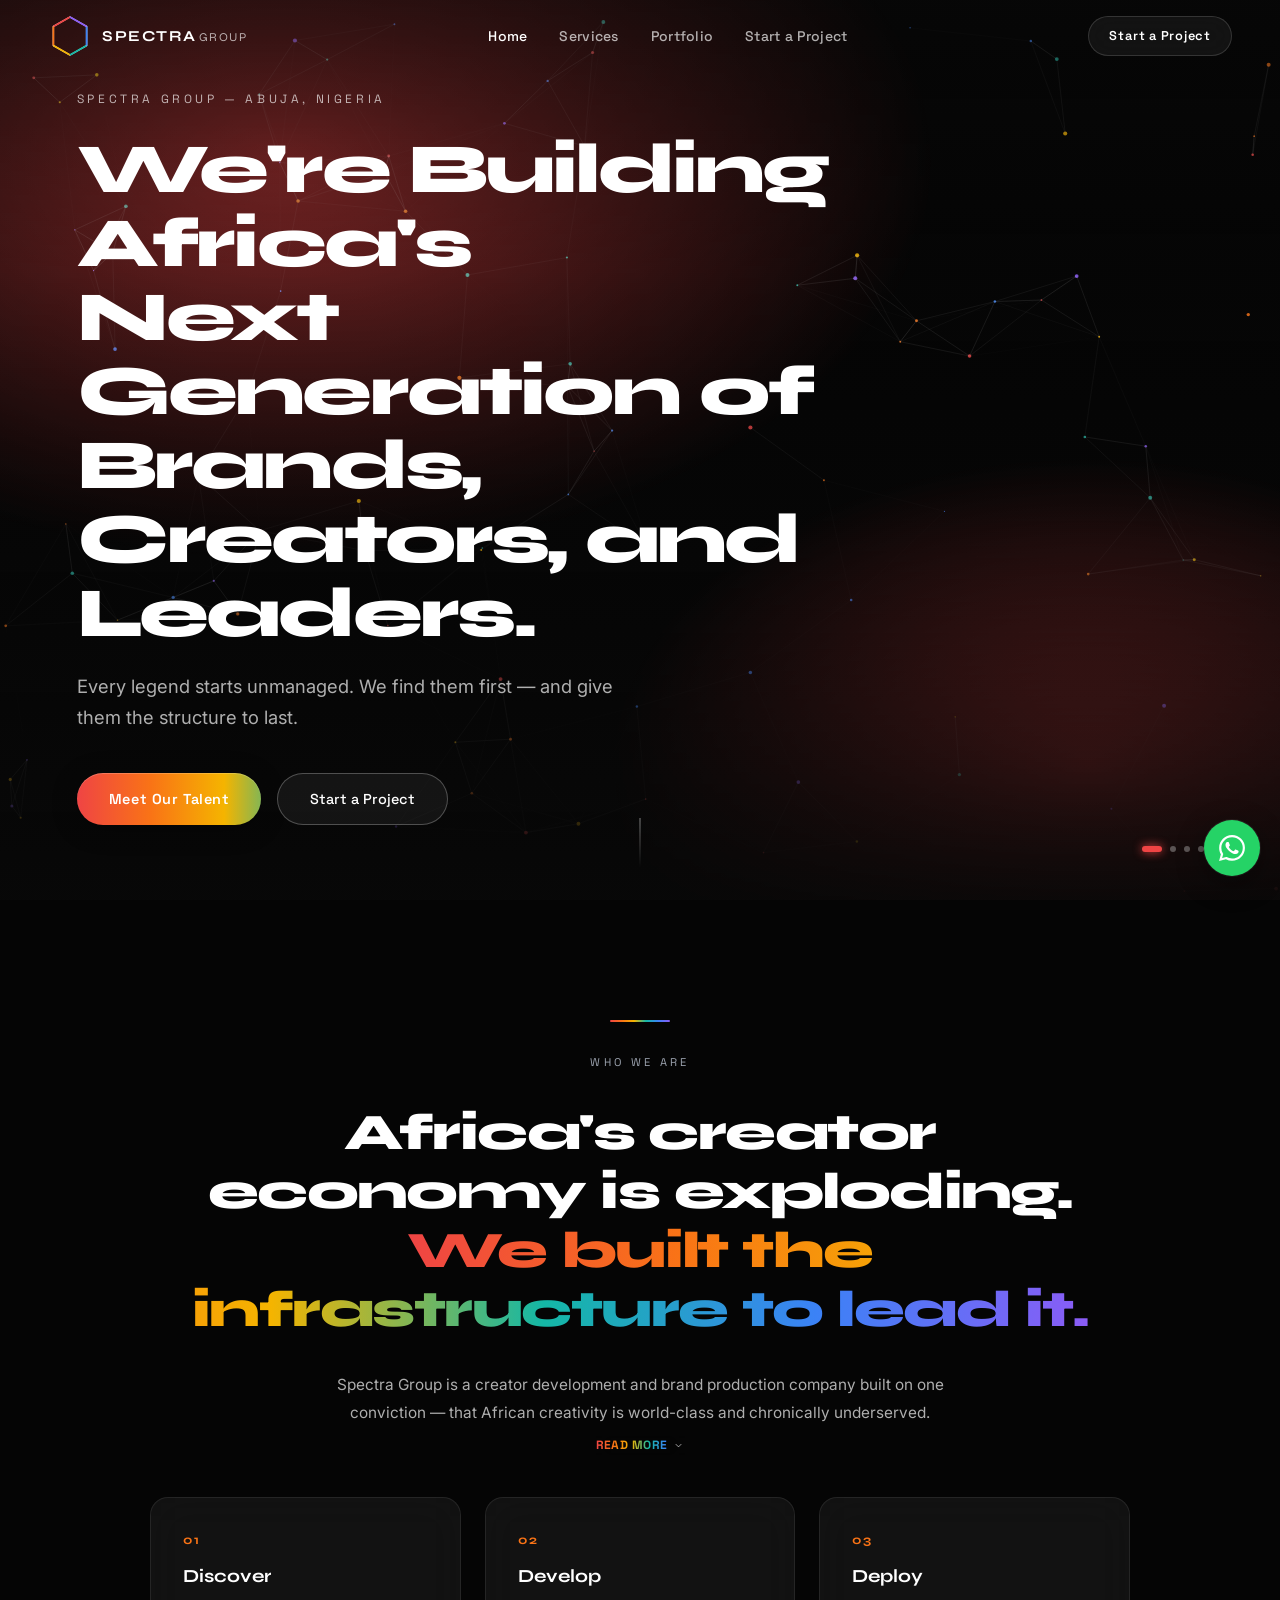
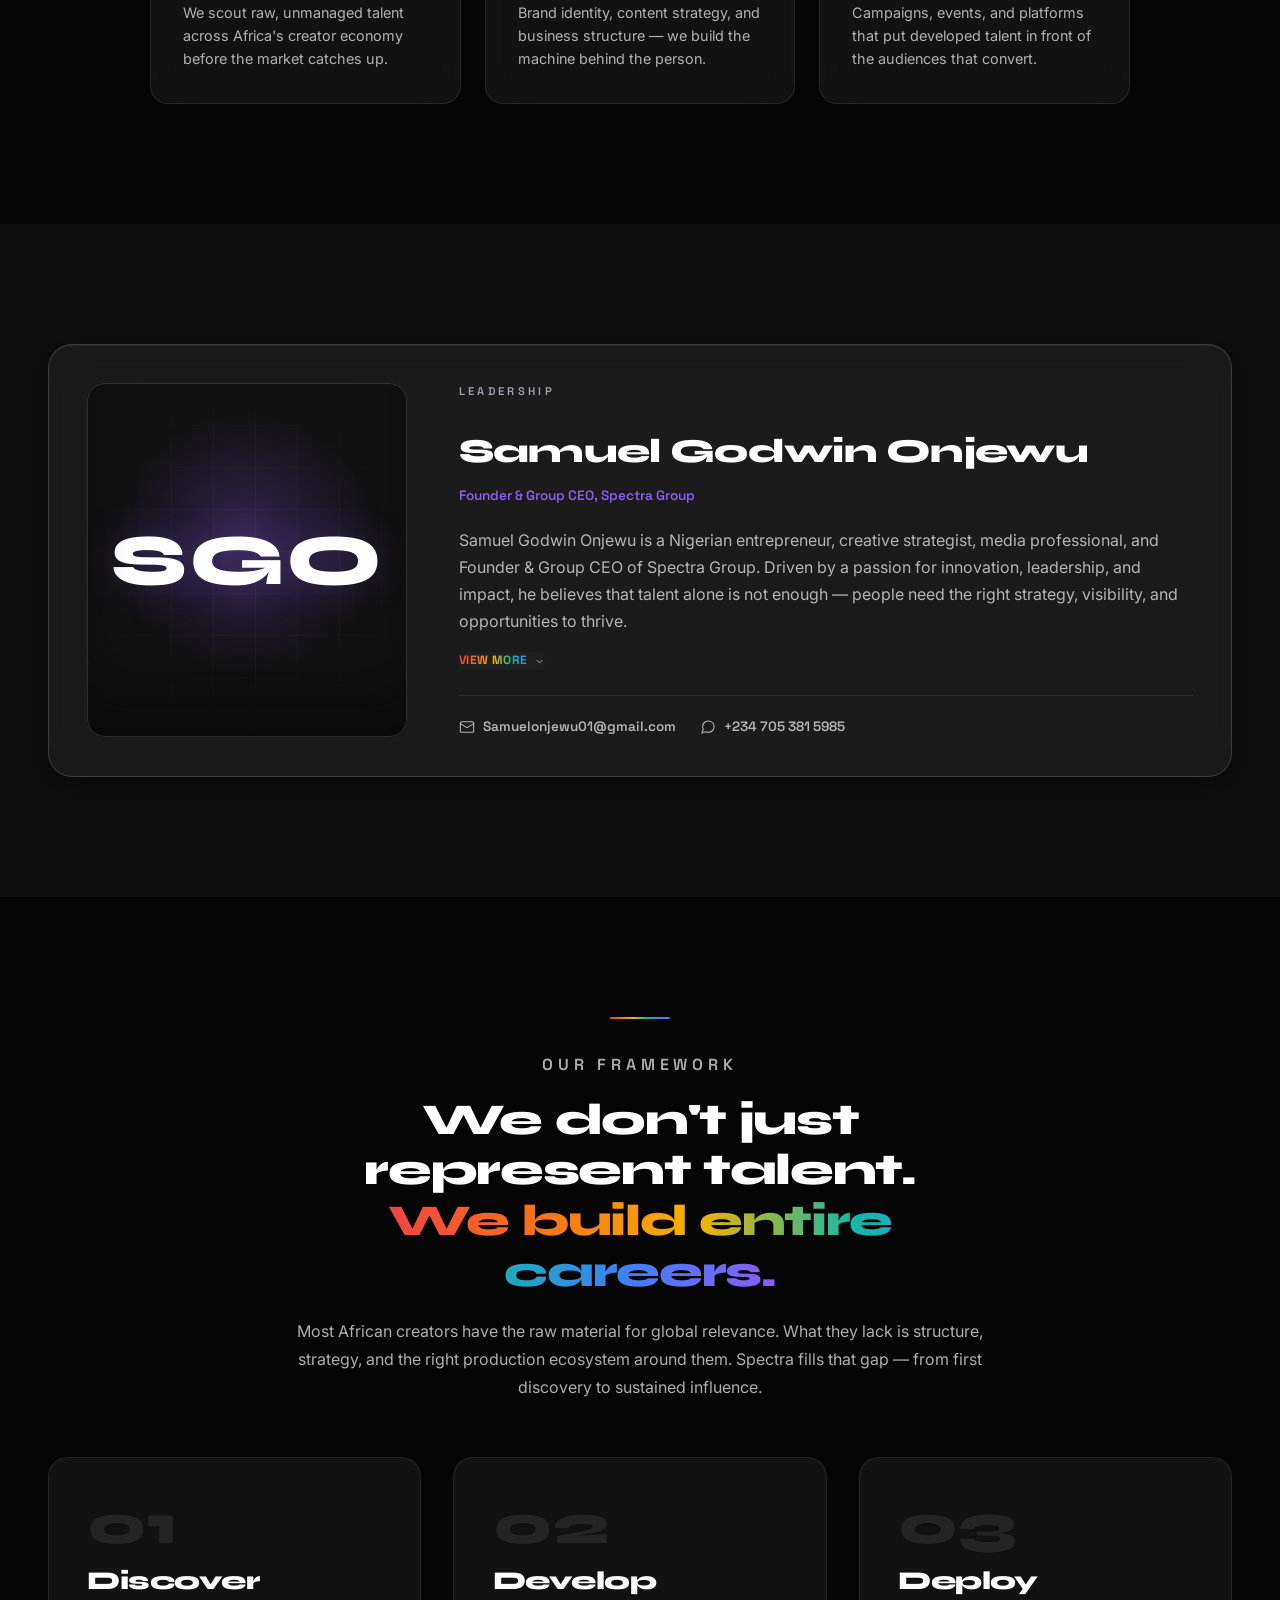
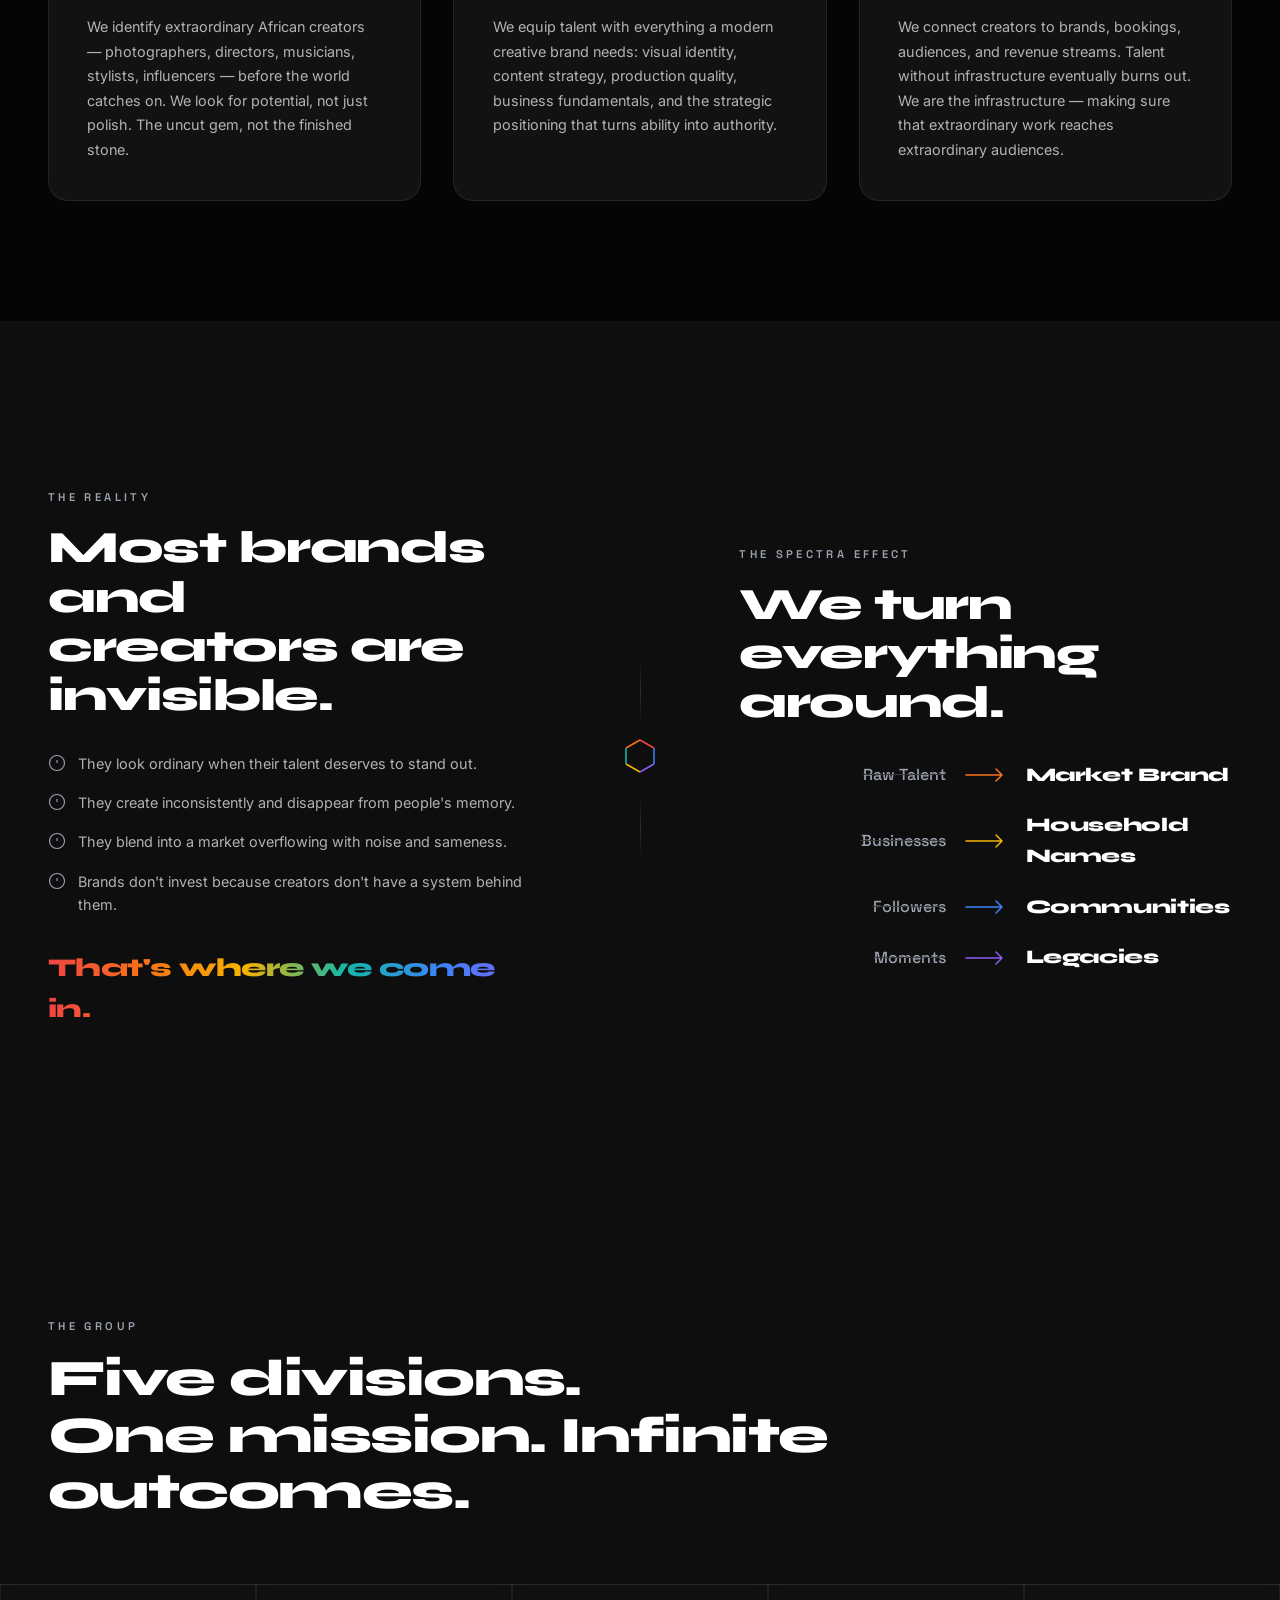
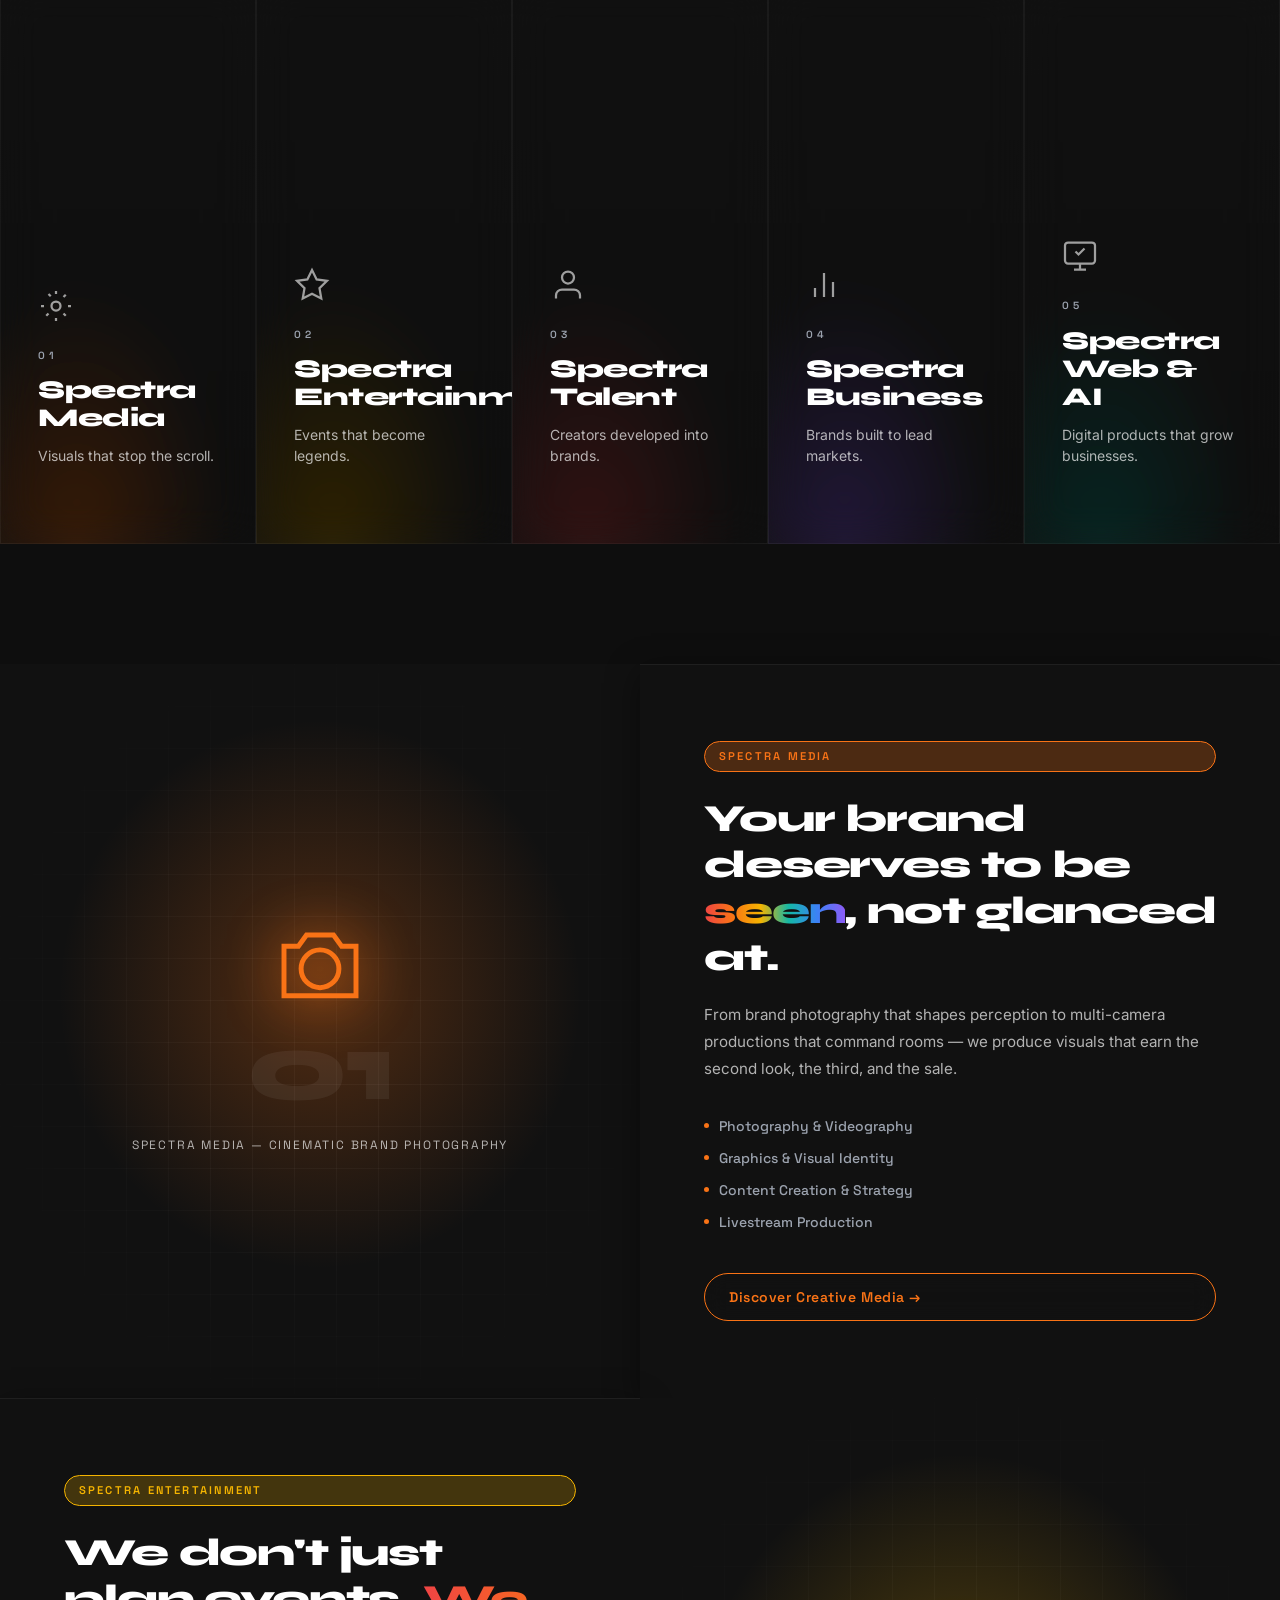
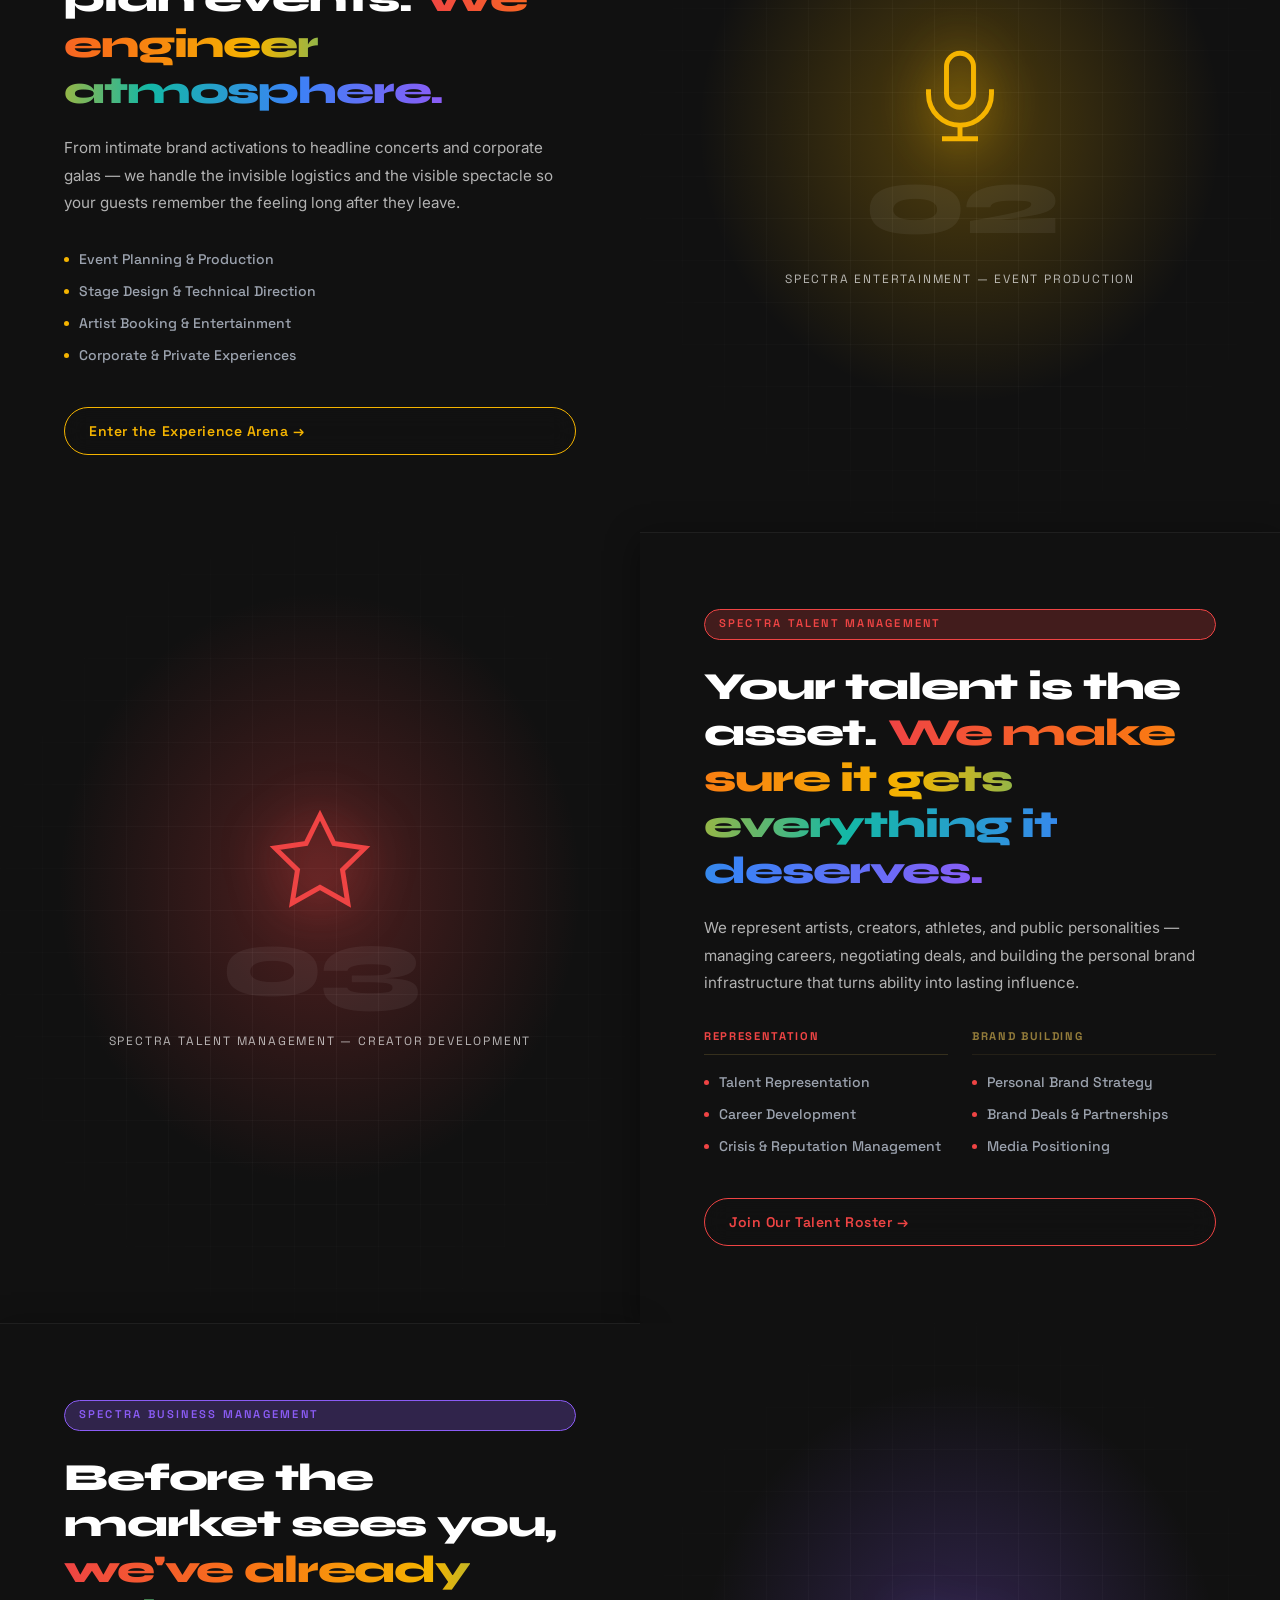
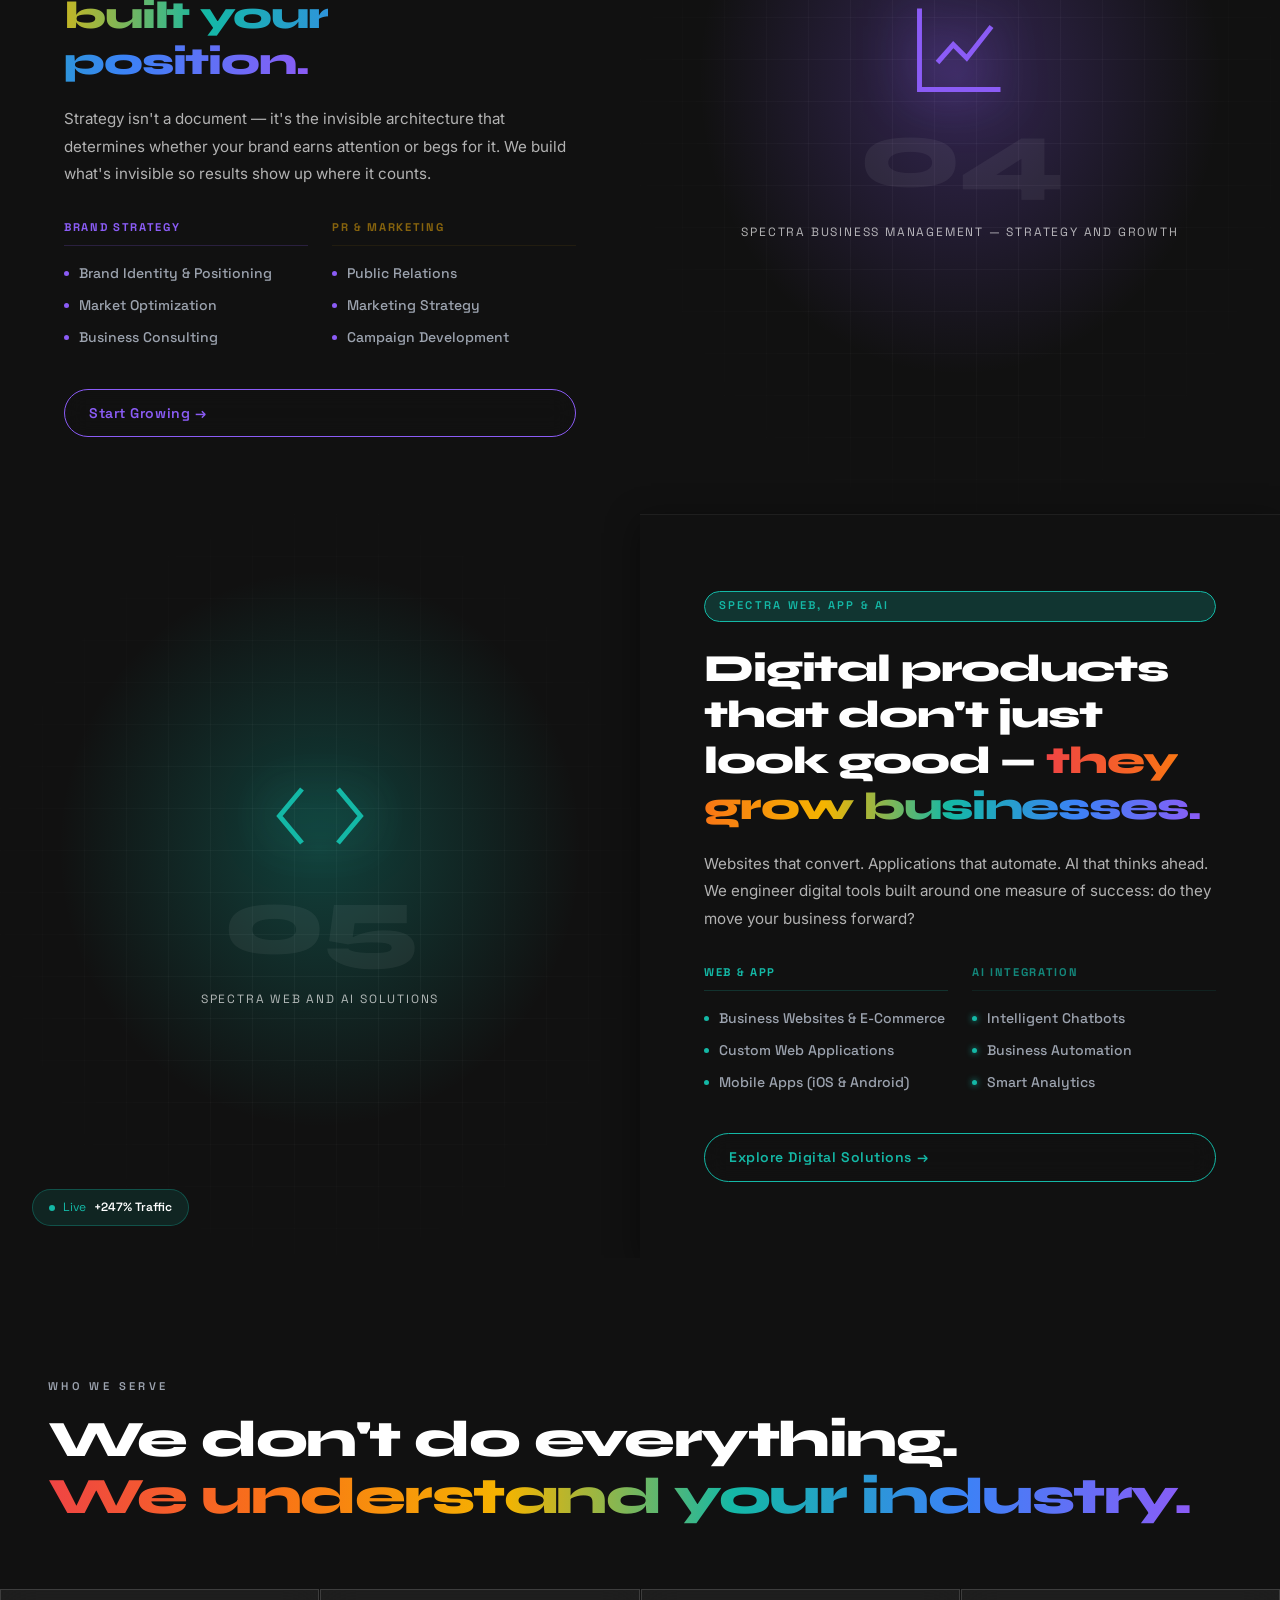
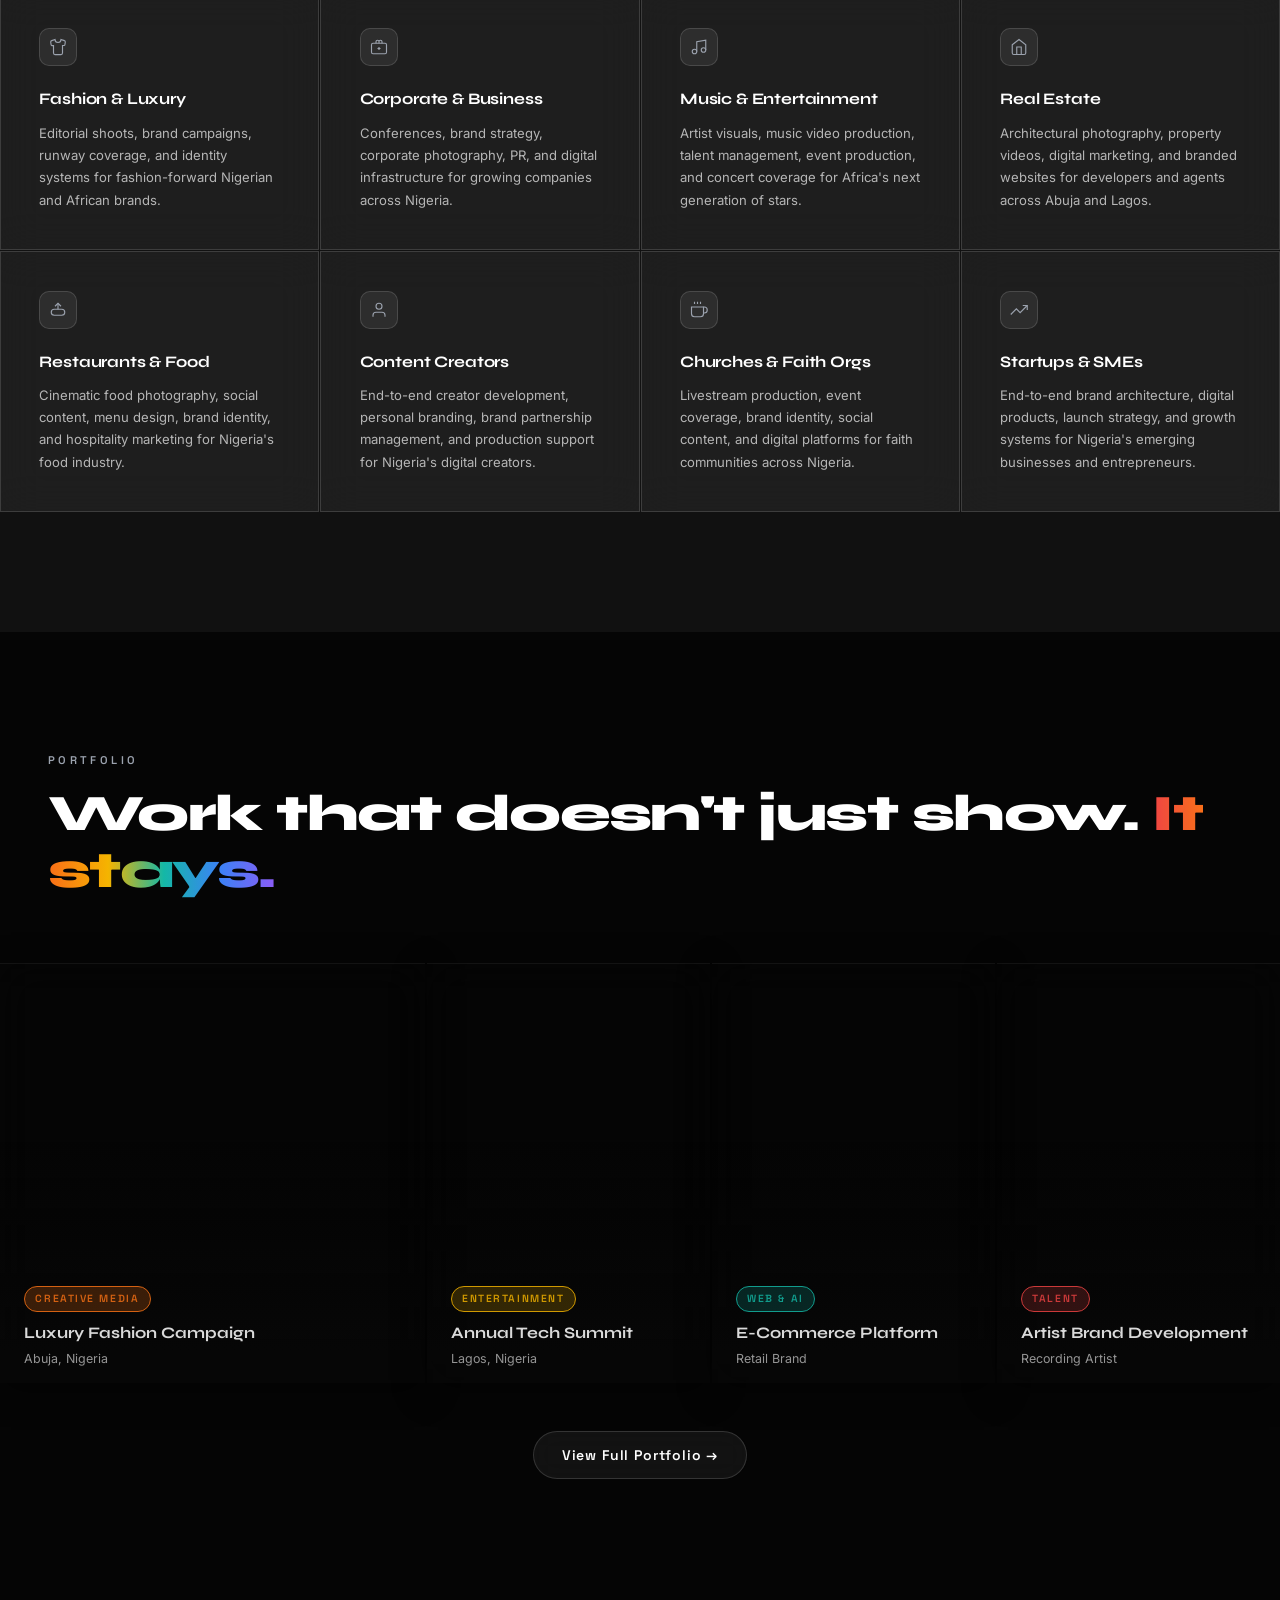
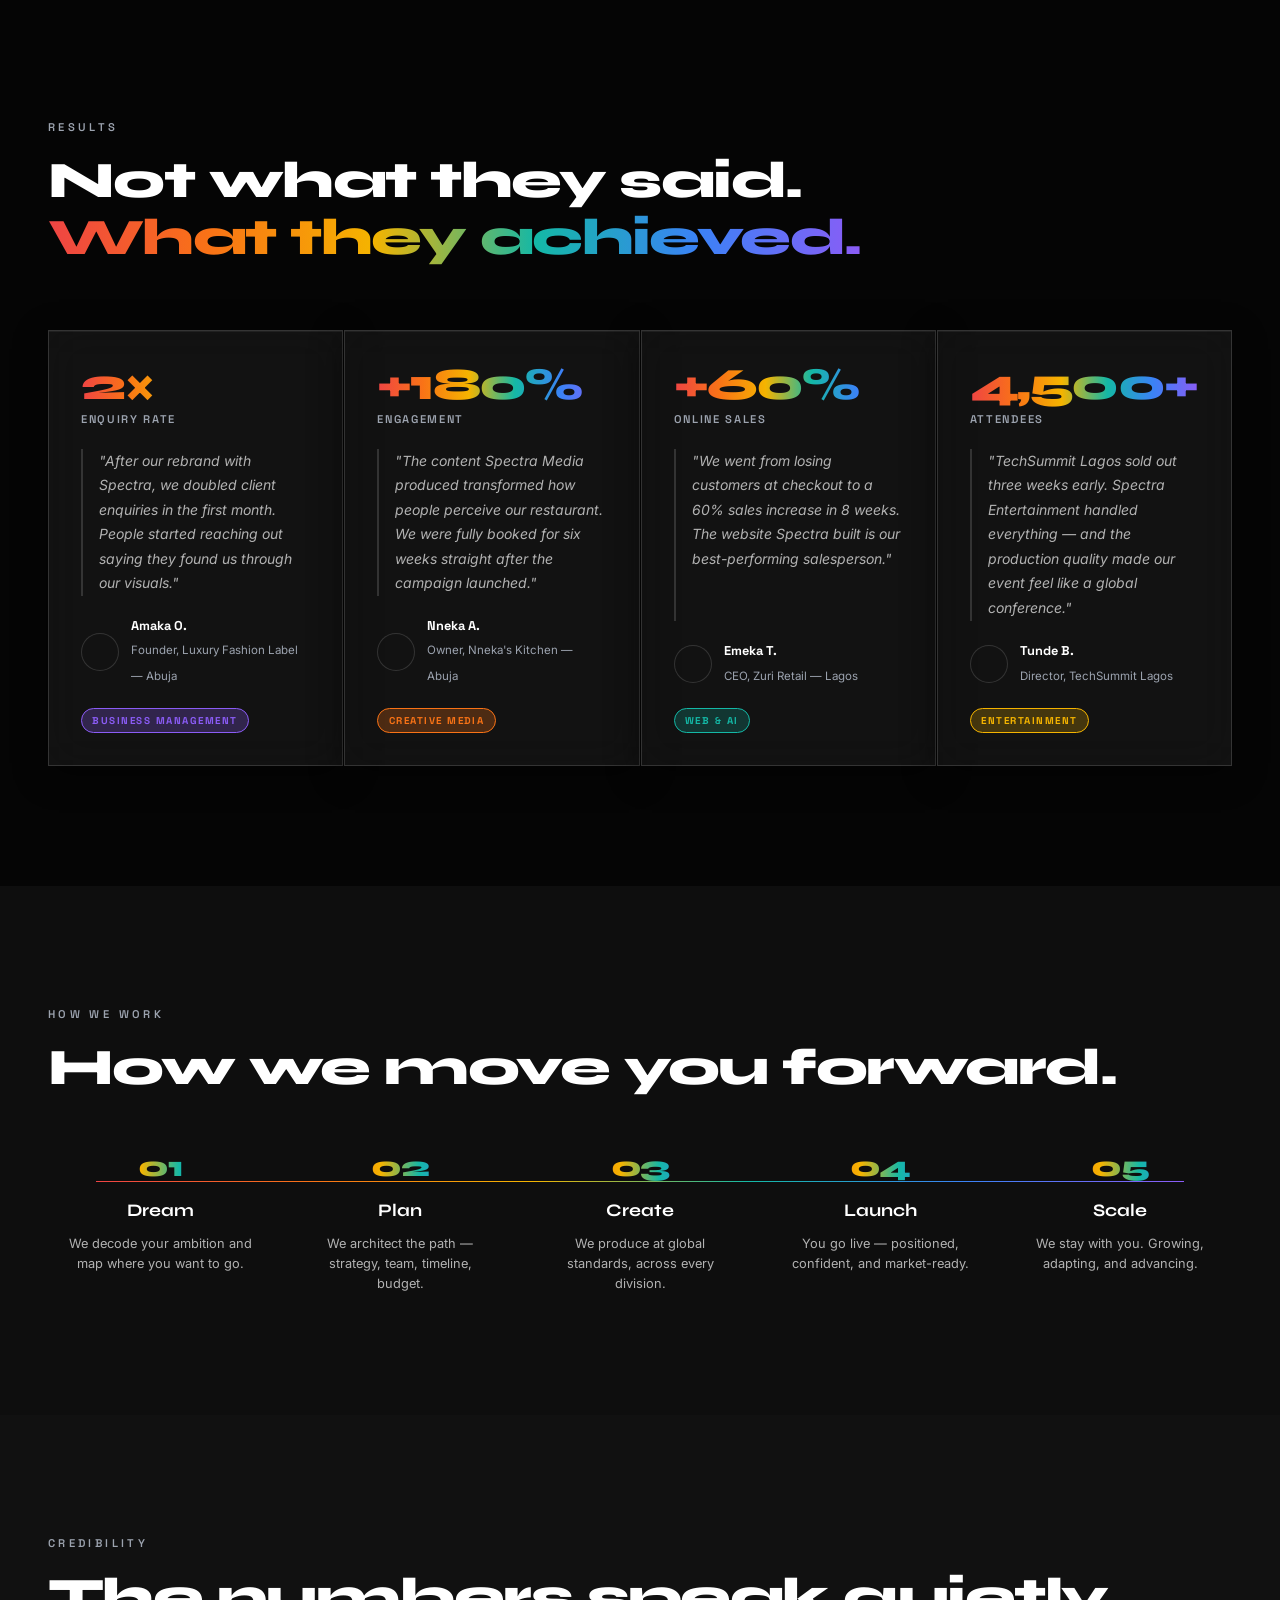
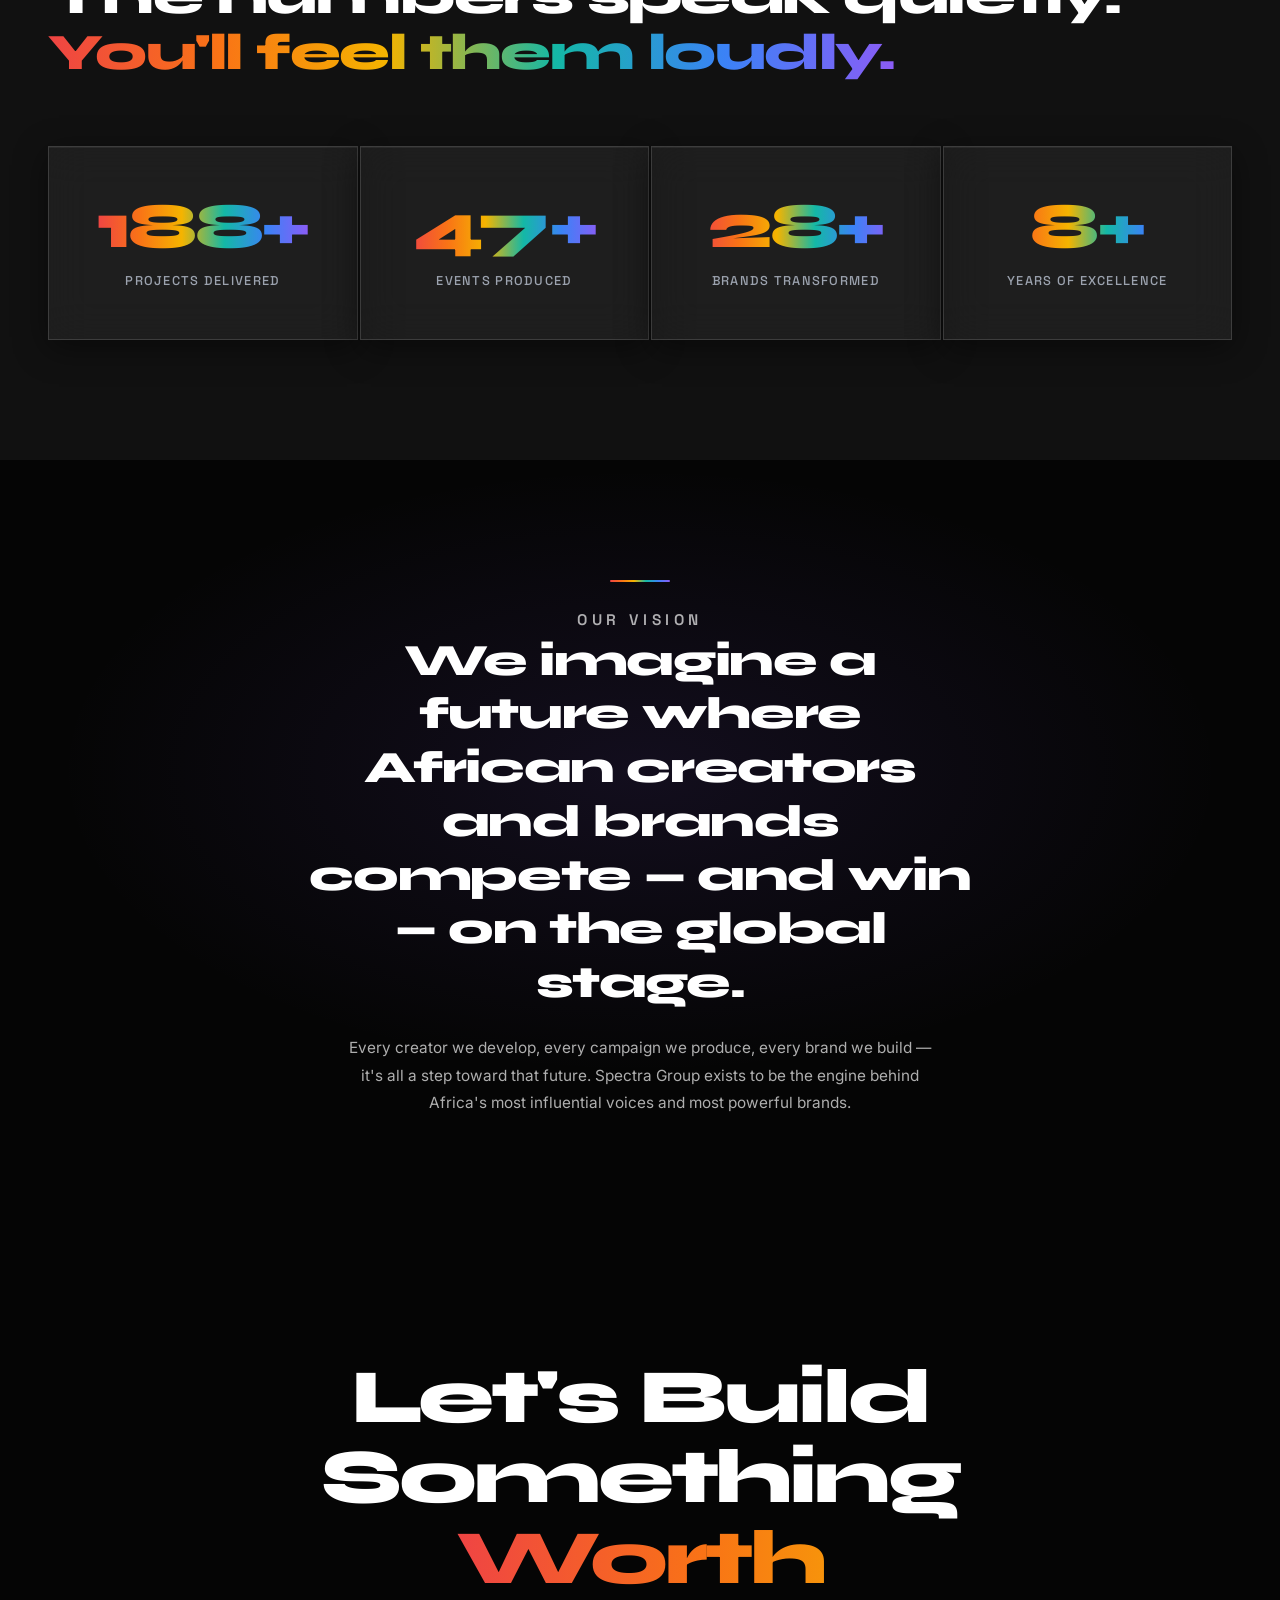
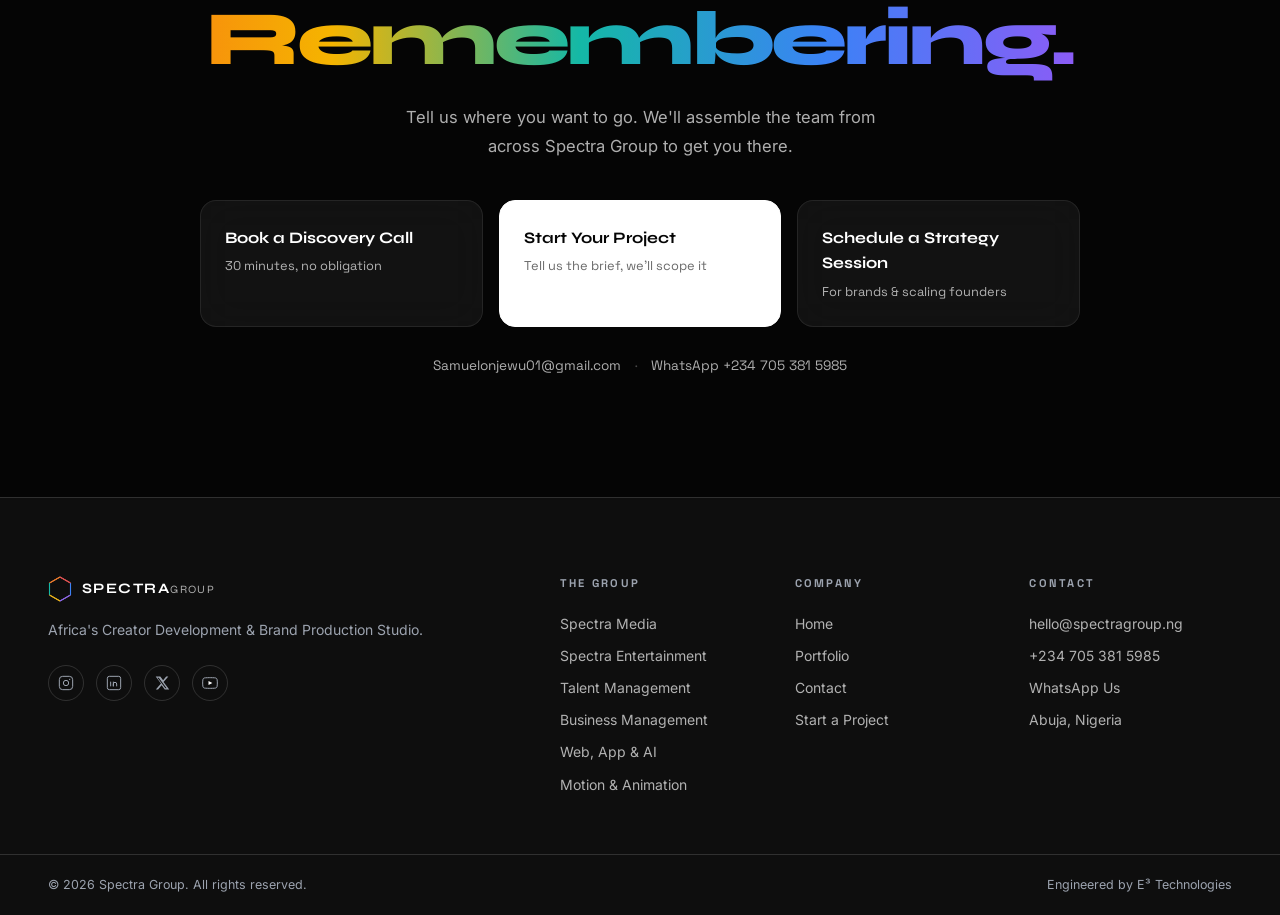
==== index.html @ 5486e406 "Initial commit" ====
<!DOCTYPE html>
<html lang="en">
<head>
  <meta charset="UTF-8" />
  <meta name="viewport" content="width=device-width, initial-scale=1.0, viewport-fit=cover" />
  <title>Spectra Group — Africa's Creator Development & Brand Production Studio</title>
  <meta name="description" content="Spectra Group discovers, develops, and manages Africa's most compelling creators while producing premium campaigns for brands that want to move markets. Based in Abuja." />
  <link rel="preconnect" href="https://fonts.googleapis.com" />
  <link rel="preconnect" href="https://fonts.gstatic.com" crossorigin />
  <link rel="preconnect" href="https://images.unsplash.com" />
  <link rel="dns-prefetch" href="https://images.unsplash.com" />
  <link rel="preload" as="image" href="https://images.unsplash.com/photo-1598488035139-bdbb2231ce04?w=1200&q=75" fetchpriority="high" />
  <link href="https://fonts.googleapis.com/css2?family=Syne:wght@400;500;600;700;800&family=Inter:wght@300;400;500;600&family=Space+Grotesk:wght@300;400;500;600;700&display=swap" rel="stylesheet" media="print" onload="this.media='all'" />
  <noscript><link href="https://fonts.googleapis.com/css2?family=Syne:wght@400;500;600;700;800&family=Inter:wght@300;400;500;600&family=Space+Grotesk:wght@300;400;500;600;700&display=swap" rel="stylesheet" /></noscript>
  <link rel="stylesheet" href="styles.css" />
</head>
<body>

  <!-- PRELOADER -->
  <div id="preloader">
    <div class="prism-loader">
      <svg viewBox="0 0 80 92" fill="none" xmlns="http://www.w3.org/2000/svg">
        <polygon class="prism-face face-1" points="40,4 76,28 76,64 40,88 4,64 4,28" stroke="white" stroke-width="1.5" fill="none"/>
        <line class="prism-line line-1" x1="40" y1="4" x2="4" y2="28" stroke="#F97316" stroke-width="1.5"/>
        <line class="prism-line line-2" x1="4" y1="28" x2="4" y2="64" stroke="#14B8A6" stroke-width="1.5"/>
        <line class="prism-line line-3" x1="4" y1="64" x2="40" y2="88" stroke="#F5B400" stroke-width="1.5"/>
        <line class="prism-line line-4" x1="40" y1="88" x2="76" y2="64" stroke="#8B5CF6" stroke-width="1.5"/>
        <line class="prism-line line-5" x1="76" y1="64" x2="76" y2="28" stroke="#3B82F6" stroke-width="1.5"/>
        <line class="prism-line line-6" x1="76" y1="28" x2="40" y2="4" stroke="#EF4444" stroke-width="1.5"/>
      </svg>
      <span class="prism-wordmark">SPECTRA</span>
    </div>
  </div>

  <!-- NAVIGATION -->
  <nav id="navbar">
    <div class="nav-inner">
      <a href="index.html" class="nav-logo">
        <div class="logo-mark">
          <img src="images/logo.webp" alt="Spectra Group" class="logo-img"
               onerror="this.closest('.logo-mark').classList.add('logo-fallback')">
          <svg class="logo-fallback-svg" viewBox="0 0 32 36" fill="none" xmlns="http://www.w3.org/2000/svg" aria-hidden="true">
            <polygon points="16,2 30,10 30,26 16,34 2,26 2,10" stroke="white" stroke-width="1.2" fill="none"/>
            <line x1="16" y1="2" x2="2" y2="10" style="stroke:var(--talent);stroke-width:1.5px"/>
            <line x1="2" y1="10" x2="2" y2="26" style="stroke:var(--media);stroke-width:1.5px"/>
            <line x1="2" y1="26" x2="16" y2="34" style="stroke:var(--events);stroke-width:1.5px"/>
            <line x1="16" y1="34" x2="30" y2="26" style="stroke:var(--web);stroke-width:1.5px"/>
            <line x1="30" y1="26" x2="30" y2="10" style="stroke:var(--motion);stroke-width:1.5px"/>
            <line x1="30" y1="10" x2="16" y2="2" style="stroke:var(--business);stroke-width:1.5px"/>
          </svg>
        </div>
        <span>SPECTRA<em>GROUP</em></span>
      </a>
      <div class="nav-links">
        <a href="index.html" class="active">Home</a>
        <a href="services.html">Services</a>
        <a href="portfolio.html">Portfolio</a>
        <a href="contact.html">Start a Project</a>
      </div>
      <a href="contact.html" class="nav-cta">Start a Project</a>
      <button class="hamburger" id="hamburger" aria-label="Open menu">
        <span></span><span></span><span></span>
      </button>
    </div>
    <div class="mobile-menu" id="mobileMenu">
      <a href="index.html">Home</a>
      <a href="services.html">Services</a>
      <a href="portfolio.html">Portfolio</a>
      <a href="contact.html">Start a Project</a>
    </div>
  </nav>

  <!-- PRISM PROGRESS INDICATOR -->
  <div class="prism-progress" id="prismProgress">
    <div class="pp-prism">
      <svg viewBox="0 0 32 36" fill="none" xmlns="http://www.w3.org/2000/svg">
        <polygon points="16,2 30,10 30,26 16,34 2,26 2,10" stroke="rgba(255,255,255,0.2)" stroke-width="1" fill="none"/>
        <line class="pp-line" data-div="media"         x1="16" y1="2"  x2="2"  y2="10" stroke="#F97316" stroke-width="1.5" opacity="0.3"/>
        <line class="pp-line" data-div="media"         x1="2"  y1="10" x2="2"  y2="26" stroke="#F97316" stroke-width="1.5" opacity="0.3"/>
        <line class="pp-line" data-div="entertainment" x1="2"  y1="26" x2="16" y2="34" stroke="#F5B400" stroke-width="1.5" opacity="0.3"/>
        <line class="pp-line" data-div="talent"        x1="16" y1="34" x2="30" y2="26" stroke="#3B82F6" stroke-width="1.5" opacity="0.3"/>
        <line class="pp-line" data-div="business"      x1="30" y1="26" x2="30" y2="10" stroke="#8B5CF6" stroke-width="1.5" opacity="0.3"/>
        <line class="pp-line" data-div="web"           x1="30" y1="10" x2="16" y2="2"  stroke="#14B8A6" stroke-width="1.5" opacity="0.3"/>
      </svg>
    </div>
    <div class="pp-labels">
      <span data-div="media">Media</span>
      <span data-div="entertainment">Entertainment</span>
      <span data-div="talent">Talent</span>
      <span data-div="business">Business</span>
      <span data-div="web">Web & AI</span>
    </div>
  </div>

  <!-- ═══════════════════════════════════════ -->
  <!-- SECTION 1: HERO                        -->
  <!-- ═══════════════════════════════════════ -->
  <section class="hero" id="hero">
    <div class="hero-slides">
      <div class="hero-slide hero-color-talent active"  data-index="0"></div>
      <div class="hero-slide hero-color-media"           data-index="1"></div>
      <div class="hero-slide hero-color-events"          data-index="2"></div>
      <div class="hero-slide hero-color-web"             data-index="3"></div>
      <div class="hero-slide hero-color-motion"          data-index="4"></div>
      <div class="hero-slide hero-color-business"        data-index="5"></div>
    </div>
    <canvas data-particles data-sync="hero" data-density="1.3" aria-hidden="true"></canvas>
    <div class="hero-overlay"></div>
    <div class="hero-content">
      <div class="hero-eyebrow">Spectra Group — Abuja, Nigeria</div>
      <h1 class="hero-headline" id="heroHeadline">
        We're Building Africa's<br/>
        Next Generation of Brands,<br/>
        Creators, and Leaders.
      </h1>
      <p class="hero-sub" id="heroSub">Every legend starts unmanaged. We find them first — and give them the structure to last.</p>
      <div class="hero-ctas">
        <a href="#dd-talent" class="btn-primary" id="heroPrimaryCta">Meet Our Talent</a>
        <a href="contact.html" class="btn-ghost">Start a Project</a>
      </div>
    </div>
    <div class="hero-slide-dots">
      <button class="dot active" data-index="0" style="--dot-c:var(--talent)" aria-label="Talent"></button>
      <button class="dot" data-index="1" style="--dot-c:var(--media)" aria-label="Media"></button>
      <button class="dot" data-index="2" style="--dot-c:var(--events)" aria-label="Events"></button>
      <button class="dot" data-index="3" style="--dot-c:var(--web)" aria-label="Web"></button>
      <button class="dot" data-index="4" style="--dot-c:var(--motion)" aria-label="Motion"></button>
      <button class="dot" data-index="5" style="--dot-c:var(--business)" aria-label="Business"></button>
    </div>
    <div class="hero-scroll-cue"><div class="scroll-line"></div></div>
  </section>

  <!-- ═══════════════════════════════════════ -->
  <!-- SECTION 2: WHO WE ARE                  -->
  <!-- ═══════════════════════════════════════ -->
  <section class="who-we-are reveal-section" data-div="none">
    <div class="container">
      <div class="spectrum-line"></div>
      <p class="wwa-label">WHO WE ARE</p>
      <h2 class="wwa-statement">Africa's creator economy is exploding.<br/><em>We built the infrastructure to lead it.</em></h2>
      <p class="wwa-body">Spectra Group is a creator development and brand production company built on one conviction — that African creativity is world-class and chronically underserved.</p>
      <div class="read-more-block" id="wwa-more"><div>
        <p class="wwa-body">We discover raw talent, develop it into market-ready brands, and connect creators with the audiences and businesses that need them. Every shoot, every strategy, every event, and every line of code we build serves that single mission.</p>
      </div></div>
      <button class="read-more-btn" type="button" data-target="wwa-more" style="margin-left:auto;margin-right:auto;">
        <span class="read-more-label">Read more</span>
        <svg viewBox="0 0 24 24" fill="none" stroke="currentColor" stroke-width="2"><polyline points="6 9 12 15 18 9"/></svg>
      </button>
      <div class="wwa-pillars">
        <div class="wwa-pillar">
          <span class="wwa-pillar-num">01</span>
          <h4>Discover</h4>
          <p>We scout raw, unmanaged talent across Africa's creator economy before the market catches up.</p>
        </div>
        <div class="wwa-pillar">
          <span class="wwa-pillar-num">02</span>
          <h4>Develop</h4>
          <p>Brand identity, content strategy, and business structure — we build the machine behind the person.</p>
        </div>
        <div class="wwa-pillar">
          <span class="wwa-pillar-num">03</span>
          <h4>Deploy</h4>
          <p>Campaigns, events, and platforms that put developed talent in front of the audiences that convert.</p>
        </div>
      </div>
    </div>
  </section>

  <!-- ═══════════════════════════════════════ -->
  <!-- SECTION 2.5: FOUNDER / CEO              -->
  <!-- ═══════════════════════════════════════ -->
  <section class="founder reveal-section" data-div="none">
    <div class="container">
      <div class="founder-card">
        <div class="founder-visual" data-div="business">
          <img src="images/about.webp" alt="Samuel Godwin Onjewu — Founder & Group CEO, Spectra Group" class="founder-photo" loading="lazy"
               onerror="this.style.display='none'; this.closest('.founder-visual').classList.add('logo-fallback'); this.closest('.founder-visual').insertAdjacentHTML('beforeend','<div class=&quot;dd-visual-grid&quot;></div><div class=&quot;dd-visual-glow&quot;></div><span class=&quot;founder-monogram&quot;>SGO</span>')">
        </div>
        <div class="founder-content">
          <span class="section-label">LEADERSHIP</span>
          <h2 class="founder-name">Samuel Godwin Onjewu</h2>
          <span class="founder-title">Founder &amp; Group CEO, Spectra Group</span>

          <p class="founder-lede">Samuel Godwin Onjewu is a Nigerian entrepreneur, creative strategist, media professional, and Founder &amp; Group CEO of Spectra Group. Driven by a passion for innovation, leadership, and impact, he believes that talent alone is not enough — people need the right strategy, visibility, and opportunities to thrive.</p>

          <div class="read-more-block" id="founder-more"><div>
            <p>Through Spectra, he is building a platform that bridges creativity, business, technology, education, and community to empower the next generation of founders, professionals, creators, and entrepreneurs across Africa.</p>
            <p>His vision is to build institutions that outlive him, create opportunities for thousands of young people, and demonstrate that integrity, excellence, and bold thinking can transform lives, industries, and communities.</p>
          </div></div>
          <button class="read-more-btn" type="button" data-target="founder-more">
            <span class="read-more-label">View more</span>
            <svg viewBox="0 0 24 24" fill="none" stroke="currentColor" stroke-width="2"><polyline points="6 9 12 15 18 9"/></svg>
          </button>

          <div class="founder-contact">
            <a href="mailto:Samuelonjewu01@gmail.com" class="founder-contact-link">
              <svg viewBox="0 0 24 24" fill="none" stroke="currentColor" stroke-width="1.6"><rect x="2" y="4" width="20" height="16" rx="2"/><path d="M2 7l10 6 10-6"/></svg>
              Samuelonjewu01@gmail.com
            </a>
            <a href="https://wa.me/2347053815985" target="_blank" rel="noopener" class="founder-contact-link">
              <svg viewBox="0 0 24 24" fill="none" stroke="currentColor" stroke-width="1.6"><path d="M21 11.5a8.38 8.38 0 0 1-.9 3.8 8.5 8.5 0 0 1-7.6 4.7 8.38 8.38 0 0 1-3.8-.9L3 21l1.9-5.7a8.38 8.38 0 0 1-.9-3.8 8.5 8.5 0 0 1 4.7-7.6 8.38 8.38 0 0 1 3.8-.9h.5a8.48 8.48 0 0 1 8 8v.5z"/></svg>
              +234 705 381 5985
            </a>
          </div>
        </div>
      </div>
    </div>
  </section>

  <!-- ═══════════════════════════════════════ -->
  <!-- SECTION 3: CREATOR DEVELOPMENT         -->
  <!-- ═══════════════════════════════════════ -->
  <section class="creator-dev reveal-section" data-div="none">
    <canvas data-particles data-mode="rain" data-density="0.8" aria-hidden="true"></canvas>
    <div class="container">
      <div class="cd-intro">
        <div class="spectrum-line"></div>
        <p class="section-label">OUR FRAMEWORK</p>
        <h2>We don't just represent talent.<br/><em>We build entire careers.</em></h2>
        <p>Most African creators have the raw material for global relevance. What they lack is structure, strategy, and the right production ecosystem around them. Spectra fills that gap — from first discovery to sustained influence.</p>
      </div>
      <div class="cd-pillars">
        <div class="cd-pillar">
          <div class="cd-pillar-number">01</div>
          <div class="cd-pillar-word">Discover<span></span></div>
          <p>We identify extraordinary African creators — photographers, directors, musicians, stylists, influencers — before the world catches on. We look for potential, not just polish. The uncut gem, not the finished stone.</p>
          <div class="cd-pillar-accent"></div>
        </div>
        <div class="cd-pillar">
          <div class="cd-pillar-number">02</div>
          <div class="cd-pillar-word">Develop<span></span></div>
          <p>We equip talent with everything a modern creative brand needs: visual identity, content strategy, production quality, business fundamentals, and the strategic positioning that turns ability into authority.</p>
          <div class="cd-pillar-accent"></div>
        </div>
        <div class="cd-pillar">
          <div class="cd-pillar-number">03</div>
          <div class="cd-pillar-word">Deploy<span></span></div>
          <p>We connect creators to brands, bookings, audiences, and revenue streams. Talent without infrastructure eventually burns out. We are the infrastructure — making sure that extraordinary work reaches extraordinary audiences.</p>
          <div class="cd-pillar-accent"></div>
        </div>
      </div>
    </div>
  </section>

  <!-- ═══════════════════════════════════════ -->
  <!-- SECTION 4: THE PROBLEM + TRANSFORMATION -->
  <!-- ═══════════════════════════════════════ -->
  <section class="problem-transform reveal-section" data-div="none">
    <div class="pt-split">
      <div class="pt-problem">
        <p class="section-label">THE REALITY</p>
        <h2>Most brands and<br/>creators are invisible.</h2>
        <ul class="problem-list">
          <li>
            <span class="pl-icon"><svg viewBox="0 0 24 24" fill="none" stroke="currentColor" stroke-width="1.5"><circle cx="12" cy="12" r="10"/><line x1="12" y1="8" x2="12" y2="12"/><line x1="12" y1="16" x2="12.01" y2="16"/></svg></span>
            <span>They look ordinary when their talent deserves to stand out.</span>
          </li>
          <li>
            <span class="pl-icon"><svg viewBox="0 0 24 24" fill="none" stroke="currentColor" stroke-width="1.5"><circle cx="12" cy="12" r="10"/><line x1="12" y1="8" x2="12" y2="12"/><line x1="12" y1="16" x2="12.01" y2="16"/></svg></span>
            <span>They create inconsistently and disappear from people's memory.</span>
          </li>
          <li>
            <span class="pl-icon"><svg viewBox="0 0 24 24" fill="none" stroke="currentColor" stroke-width="1.5"><circle cx="12" cy="12" r="10"/><line x1="12" y1="8" x2="12" y2="12"/><line x1="12" y1="16" x2="12.01" y2="16"/></svg></span>
            <span>They blend into a market overflowing with noise and sameness.</span>
          </li>
          <li>
            <span class="pl-icon"><svg viewBox="0 0 24 24" fill="none" stroke="currentColor" stroke-width="1.5"><circle cx="12" cy="12" r="10"/><line x1="12" y1="8" x2="12" y2="12"/><line x1="12" y1="16" x2="12.01" y2="16"/></svg></span>
            <span>Brands don't invest because creators don't have a system behind them.</span>
          </li>
        </ul>
        <p class="problem-close">That's where we come in.</p>
      </div>

      <div class="pt-divider">
        <div class="pt-divider-line"></div>
        <div class="pt-divider-prism">
          <svg viewBox="0 0 32 36" fill="none">
            <polygon points="16,2 30,10 30,26 16,34 2,26 2,10" stroke="rgba(255,255,255,0.15)" stroke-width="1" fill="none"/>
            <line x1="16" y1="2" x2="2" y2="10" stroke="#F97316" stroke-width="1.5"/>
            <line x1="2" y1="10" x2="2" y2="26" stroke="#14B8A6" stroke-width="1.5"/>
            <line x1="2" y1="26" x2="16" y2="34" stroke="#F5B400" stroke-width="1.5"/>
            <line x1="16" y1="34" x2="30" y2="26" stroke="#8B5CF6" stroke-width="1.5"/>
            <line x1="30" y1="26" x2="30" y2="10" stroke="#3B82F6" stroke-width="1.5"/>
            <line x1="30" y1="10" x2="16" y2="2" stroke="#EF4444" stroke-width="1.5"/>
          </svg>
        </div>
        <div class="pt-divider-line"></div>
      </div>

      <div class="pt-transformation">
        <p class="section-label">THE SPECTRA EFFECT</p>
        <h2>We turn<br/>everything around.</h2>
        <div class="transform-rows">
          <div class="transform-row">
            <span class="tr-before">Raw Talent</span>
            <span class="tr-arrow"><svg viewBox="0 0 40 16" fill="none"><path d="M0 8h36m0 0-6-6m6 6-6 6" stroke="url(#tg1)" stroke-width="1.5" stroke-linecap="round"/><defs><linearGradient id="tg1" x1="0" y1="8" x2="40" y2="8"><stop stop-color="#F97316"/><stop offset="1" stop-color="#14B8A6"/></linearGradient></defs></svg></span>
            <span class="tr-after">Market Brand</span>
          </div>
          <div class="transform-row">
            <span class="tr-before">Businesses</span>
            <span class="tr-arrow"><svg viewBox="0 0 40 16" fill="none"><path d="M0 8h36m0 0-6-6m6 6-6 6" stroke="url(#tg2)" stroke-width="1.5" stroke-linecap="round"/><defs><linearGradient id="tg2" x1="0" y1="8" x2="40" y2="8"><stop stop-color="#F5B400"/><stop offset="1" stop-color="#F97316"/></linearGradient></defs></svg></span>
            <span class="tr-after">Household Names</span>
          </div>
          <div class="transform-row">
            <span class="tr-before">Followers</span>
            <span class="tr-arrow"><svg viewBox="0 0 40 16" fill="none"><path d="M0 8h36m0 0-6-6m6 6-6 6" stroke="url(#tg3)" stroke-width="1.5" stroke-linecap="round"/><defs><linearGradient id="tg3" x1="0" y1="8" x2="40" y2="8"><stop stop-color="#3B82F6"/><stop offset="1" stop-color="#8B5CF6"/></linearGradient></defs></svg></span>
            <span class="tr-after">Communities</span>
          </div>
          <div class="transform-row">
            <span class="tr-before">Moments</span>
            <span class="tr-arrow"><svg viewBox="0 0 40 16" fill="none"><path d="M0 8h36m0 0-6-6m6 6-6 6" stroke="url(#tg4)" stroke-width="1.5" stroke-linecap="round"/><defs><linearGradient id="tg4" x1="0" y1="8" x2="40" y2="8"><stop stop-color="#8B5CF6"/><stop offset="1" stop-color="#EF4444"/></linearGradient></defs></svg></span>
            <span class="tr-after">Legacies</span>
          </div>
        </div>
      </div>
    </div>
  </section>

  <!-- ═══════════════════════════════════════ -->
  <!-- SECTION 5: ECOSYSTEM — 5 TILES         -->
  <!-- ═══════════════════════════════════════ -->
  <section class="ecosystem reveal-section" id="ecosystem" data-div="none">
    <canvas data-particles data-mode="flow" data-direction="right" data-density="0.8" aria-hidden="true"></canvas>
    <div class="container">
      <p class="section-label">THE GROUP</p>
      <h2 class="section-headline">Five divisions.<br/>One mission. Infinite outcomes.</h2>
    </div>
    <div class="eco-grid eco-grid-5">

      <!-- TILE 1: MEDIA -->
      <div class="eco-tile" data-div="media">
        <div class="eco-tile-overlay"></div>
        <div class="eco-tile-content">
          <div class="eco-icon"><svg viewBox="0 0 24 24" fill="none" stroke="currentColor" stroke-width="1.5"><circle cx="12" cy="12" r="3"/><path d="M12 2v2m0 16v2M2 12h2m16 0h2m-3.5-7.5-1.5 1.5M5.5 18.5l1.5-1.5m0-13 1.5 1.5M18.5 18.5l-1.5-1.5"/></svg></div>
          <div class="eco-tag">01</div>
          <h3>Spectra<br/>Media</h3>
          <p>Visuals that stop the scroll.</p>
          <a href="services.html#media" class="eco-cta">Explore Media <span>→</span></a>
        </div>
      </div>

      <!-- TILE 2: ENTERTAINMENT -->
      <div class="eco-tile" data-div="entertainment">
        <div class="eco-tile-overlay"></div>
        <div class="eco-tile-content">
          <div class="eco-icon"><svg viewBox="0 0 24 24" fill="none" stroke="currentColor" stroke-width="1.5"><polygon points="12 2 15.09 8.26 22 9.27 17 14.14 18.18 21.02 12 17.77 5.82 21.02 7 14.14 2 9.27 8.91 8.26 12 2"/></svg></div>
          <div class="eco-tag">02</div>
          <h3>Spectra<br/>Entertainment</h3>
          <p>Events that become legends.</p>
          <a href="services.html#entertainment" class="eco-cta">Enter Arena <span>→</span></a>
        </div>
      </div>

      <!-- TILE 3: TALENT -->
      <div class="eco-tile" data-div="talent">
        <div class="eco-tile-overlay"></div>
        <div class="eco-tile-content">
          <div class="eco-icon"><svg viewBox="0 0 24 24" fill="none" stroke="currentColor" stroke-width="1.5"><path d="M20 21v-2a4 4 0 0 0-4-4H8a4 4 0 0 0-4 4v2"/><circle cx="12" cy="7" r="4"/></svg></div>
          <div class="eco-tag">03</div>
          <h3>Spectra<br/>Talent</h3>
          <p>Creators developed into brands.</p>
          <a href="services.html#talent" class="eco-cta">Join Roster <span>→</span></a>
        </div>
      </div>

      <!-- TILE 4: BUSINESS -->
      <div class="eco-tile" data-div="business">
        <div class="eco-tile-overlay"></div>
        <div class="eco-tile-content">
          <div class="eco-icon"><svg viewBox="0 0 24 24" fill="none" stroke="currentColor" stroke-width="1.5"><line x1="18" y1="20" x2="18" y2="10"/><line x1="12" y1="20" x2="12" y2="4"/><line x1="6" y1="20" x2="6" y2="14"/></svg></div>
          <div class="eco-tag">04</div>
          <h3>Spectra<br/>Business</h3>
          <p>Brands built to lead markets.</p>
          <a href="services.html#business" class="eco-cta">Start Growing <span>→</span></a>
        </div>
      </div>

      <!-- TILE 5: WEB & AI -->
      <div class="eco-tile" data-div="web">
        <div class="eco-tile-overlay"></div>
        <div class="eco-tile-content">
          <div class="eco-icon"><svg viewBox="0 0 24 24" fill="none" stroke="currentColor" stroke-width="1.5"><rect x="2" y="3" width="20" height="14" rx="2"/><path d="M8 21h8m-4-4v4"/><path d="m9 9 2 2 4-4"/></svg></div>
          <div class="eco-tag">05</div>
          <h3>Spectra<br/>Web & AI</h3>
          <p>Digital products that grow businesses.</p>
          <a href="services.html#web" class="eco-cta">See Digital <span>→</span></a>
        </div>
      </div>

    </div>
  </section>

  <!-- ═══════════════════════════════════════ -->
  <!-- SECTION 6: DEEP DIVES                   -->
  <!-- ═══════════════════════════════════════ -->

  <!-- 6.1 MEDIA -->
  <section class="deepdive reveal-section" data-div="media" id="dd-media">
    <div class="dd-image-side dd-visual" data-div="media">
      <div class="dd-visual-grid"></div>
      <div class="dd-visual-glow"></div>
      <canvas data-particles data-mode="flow" data-direction="left" data-density="0.6" aria-hidden="true"></canvas>
      <svg class="dd-visual-icon" viewBox="0 0 24 24" fill="none" stroke="currentColor" stroke-width="1.1" aria-hidden="true"><circle cx="12" cy="13.5" r="4.2"/><path d="M4 8.5h3.2l1.8-2.5h6l1.8 2.5H20v11H4z"/></svg>
      <span class="dd-visual-num">01</span>
      <span class="dd-visual-label">Spectra Media — cinematic brand photography</span>
    </div>
    <div class="dd-text-side">
      <span class="dd-division-tag media-tag">Spectra Media</span>
      <h2>Your brand deserves to be <em>seen</em>, not glanced at.</h2>
      <p>From brand photography that shapes perception to multi-camera productions that command rooms — we produce visuals that earn the second look, the third, and the sale.</p>
      <ul class="dd-services">
        <li><span class="dot-accent media-dot"></span>Photography & Videography</li>
        <li><span class="dot-accent media-dot"></span>Graphics & Visual Identity</li>
        <li><span class="dot-accent media-dot"></span>Content Creation & Strategy</li>
        <li><span class="dot-accent media-dot"></span>Livestream Production</li>
      </ul>
      <a href="services.html#media" class="btn-accent media-btn">Discover Creative Media →</a>
    </div>
  </section>

  <!-- 6.2 ENTERTAINMENT -->
  <section class="deepdive deepdive-flip reveal-section" data-div="entertainment" id="dd-entertainment">
    <div class="dd-image-side dd-visual" data-div="entertainment">
      <div class="dd-visual-grid"></div>
      <div class="dd-visual-glow"></div>
      <canvas data-particles data-mode="flow" data-direction="left" data-density="0.6" aria-hidden="true"></canvas>
      <svg class="dd-visual-icon" viewBox="0 0 24 24" fill="none" stroke="currentColor" stroke-width="1.1" aria-hidden="true"><path d="M12 2.5a3 3 0 0 0-3 3v6a3 3 0 0 0 6 0v-6a3 3 0 0 0-3-3z"/><path d="M19 10.5v1a7 7 0 0 1-14 0v-1M12 18.5v3m-4 0h8"/></svg>
      <span class="dd-visual-num">02</span>
      <span class="dd-visual-label">Spectra Entertainment — event production</span>
    </div>
    <div class="dd-text-side">
      <span class="dd-division-tag events-tag">Spectra Entertainment</span>
      <h2>We don't just plan events. <em>We engineer atmosphere.</em></h2>
      <p>From intimate brand activations to headline concerts and corporate galas — we handle the invisible logistics and the visible spectacle so your guests remember the feeling long after they leave.</p>
      <ul class="dd-services">
        <li><span class="dot-accent events-dot"></span>Event Planning & Production</li>
        <li><span class="dot-accent events-dot"></span>Stage Design & Technical Direction</li>
        <li><span class="dot-accent events-dot"></span>Artist Booking & Entertainment</li>
        <li><span class="dot-accent events-dot"></span>Corporate & Private Experiences</li>
      </ul>
      <a href="services.html#entertainment" class="btn-accent events-btn">Enter the Experience Arena →</a>
    </div>
  </section>

  <!-- 6.3 TALENT MANAGEMENT -->
  <section class="deepdive reveal-section" data-div="talent" id="dd-talent">
    <div class="dd-image-side dd-visual" data-div="talent">
      <div class="dd-visual-grid"></div>
      <div class="dd-visual-glow"></div>
      <canvas data-particles data-mode="flow" data-direction="left" data-density="0.6" aria-hidden="true"></canvas>
      <svg class="dd-visual-icon" viewBox="0 0 24 24" fill="none" stroke="currentColor" stroke-width="1.1" aria-hidden="true"><path d="M12 2.5l3.09 6.26L22 9.77l-5 4.87L18.18 22 12 18.5 5.82 22 7 14.64l-5-4.87 6.91-1.01z"/></svg>
      <span class="dd-visual-num">03</span>
      <span class="dd-visual-label">Spectra Talent Management — creator development</span>
    </div>
    <div class="dd-text-side">
      <span class="dd-division-tag" style="color:var(--talent);border-color:var(--talent);background:var(--talent-glow);">Spectra Talent Management</span>
      <h2>Your talent is the asset. <em>We make sure it gets everything it deserves.</em></h2>
      <p>We represent artists, creators, athletes, and public personalities — managing careers, negotiating deals, and building the personal brand infrastructure that turns ability into lasting influence.</p>
      <div class="dd-sub-blocks">
        <div class="dd-sub">
          <h4 style="color:var(--talent);border-color:rgba(201,168,76,0.2);">Representation</h4>
          <ul class="dd-services">
            <li><span class="dot-accent" style="background:var(--talent)"></span>Talent Representation</li>
            <li><span class="dot-accent" style="background:var(--talent)"></span>Career Development</li>
            <li><span class="dot-accent" style="background:var(--talent)"></span>Crisis & Reputation Management</li>
          </ul>
        </div>
        <div class="dd-sub">
          <h4 style="color:rgba(201,168,76,0.7);border-color:rgba(201,168,76,0.1);">Brand Building</h4>
          <ul class="dd-services">
            <li><span class="dot-accent" style="background:var(--talent)"></span>Personal Brand Strategy</li>
            <li><span class="dot-accent" style="background:var(--talent)"></span>Brand Deals & Partnerships</li>
            <li><span class="dot-accent" style="background:var(--talent)"></span>Media Positioning</li>
          </ul>
        </div>
      </div>
      <a href="services.html#talent" class="btn-accent" style="color:var(--talent);border-color:var(--talent);" onmouseover="this.style.background='var(--talent-glow)'" onmouseout="this.style.background=''">Join Our Talent Roster →</a>
    </div>
  </section>

  <!-- 6.4 BUSINESS MANAGEMENT -->
  <section class="deepdive deepdive-flip reveal-section" data-div="business" id="dd-business">
    <div class="dd-image-side dd-visual" data-div="business">
      <div class="dd-visual-grid"></div>
      <div class="dd-visual-glow"></div>
      <canvas data-particles data-mode="flow" data-direction="left" data-density="0.6" aria-hidden="true"></canvas>
      <svg class="dd-visual-icon" viewBox="0 0 24 24" fill="none" stroke="currentColor" stroke-width="1.1" aria-hidden="true"><path d="M3 3v18h18"/><path d="M7 15l3.5-4 3 3L19 7"/></svg>
      <span class="dd-visual-num">04</span>
      <span class="dd-visual-label">Spectra Business Management — strategy and growth</span>
    </div>
    <div class="dd-text-side">
      <span class="dd-division-tag business-tag">Spectra Business Management</span>
      <h2>Before the market sees you, <em>we've already built your position.</em></h2>
      <p>Strategy isn't a document — it's the invisible architecture that determines whether your brand earns attention or begs for it. We build what's invisible so results show up where it counts.</p>
      <div class="dd-sub-blocks">
        <div class="dd-sub business-sub">
          <h4>Brand Strategy</h4>
          <ul class="dd-services">
            <li><span class="dot-accent business-dot"></span>Brand Identity & Positioning</li>
            <li><span class="dot-accent business-dot"></span>Market Optimization</li>
            <li><span class="dot-accent business-dot"></span>Business Consulting</li>
          </ul>
        </div>
        <div class="dd-sub">
          <h4 style="color:rgba(184,134,11,0.7);border-color:rgba(184,134,11,0.1);">PR & Marketing</h4>
          <ul class="dd-services">
            <li><span class="dot-accent business-dot"></span>Public Relations</li>
            <li><span class="dot-accent business-dot"></span>Marketing Strategy</li>
            <li><span class="dot-accent business-dot"></span>Campaign Development</li>
          </ul>
        </div>
      </div>
      <a href="services.html#business" class="btn-accent business-btn">Start Growing →</a>
    </div>
  </section>

  <!-- 6.5 WEB & AI -->
  <section class="deepdive reveal-section" data-div="web" id="dd-web">
    <div class="dd-image-side dd-visual" data-div="web">
      <div class="dd-visual-grid"></div>
      <div class="dd-visual-glow"></div>
      <canvas data-particles data-mode="flow" data-direction="left" data-density="0.6" aria-hidden="true"></canvas>
      <svg class="dd-visual-icon" viewBox="0 0 24 24" fill="none" stroke="currentColor" stroke-width="1.1" aria-hidden="true"><polyline points="8 6 3 12 8 18"/><polyline points="16 6 21 12 16 18"/></svg>
      <span class="dd-visual-num">05</span>
      <span class="dd-visual-label">Spectra Web and AI solutions</span>
      <div class="dd-device-accent">
        <div class="device-pill">
          <span class="device-dot"></span>
          <span>Live</span>
          <span class="device-stat">+247% Traffic</span>
        </div>
      </div>
    </div>
    <div class="dd-text-side">
      <span class="dd-division-tag web-tag">Spectra Web, App & AI</span>
      <h2>Digital products that don't just look good — <em>they grow businesses.</em></h2>
      <p>Websites that convert. Applications that automate. AI that thinks ahead. We engineer digital tools built around one measure of success: do they move your business forward?</p>
      <div class="dd-sub-blocks">
        <div class="dd-sub web-sub">
          <h4>Web & App</h4>
          <ul class="dd-services">
            <li><span class="dot-accent web-dot"></span>Business Websites & E-Commerce</li>
            <li><span class="dot-accent web-dot"></span>Custom Web Applications</li>
            <li><span class="dot-accent web-dot"></span>Mobile Apps (iOS & Android)</li>
          </ul>
        </div>
        <div class="dd-sub ai-sub">
          <h4>AI Integration</h4>
          <ul class="dd-services">
            <li><span class="dot-accent ai-dot"></span>Intelligent Chatbots</li>
            <li><span class="dot-accent ai-dot"></span>Business Automation</li>
            <li><span class="dot-accent ai-dot"></span>Smart Analytics</li>
          </ul>
        </div>
      </div>
      <a href="services.html#web" class="btn-accent web-btn">Explore Digital Solutions →</a>
    </div>
  </section>

  <!-- ═══════════════════════════════════════ -->
  <!-- SECTION 7: INDUSTRIES                  -->
  <!-- ═══════════════════════════════════════ -->
  <section class="industries reveal-section" data-div="none">
    <div class="container">
      <p class="section-label">WHO WE SERVE</p>
      <h2 class="section-headline">We don't do everything.<br/><em>We understand your industry.</em></h2>
    </div>
    <div class="industries-grid">
      <div class="industry-card">
        <div class="ind-icon"><svg viewBox="0 0 24 24" fill="none" stroke="currentColor" stroke-width="1.5"><path d="M20.38 3.46 16 2a4 4 0 0 1-8 0L3.62 3.46a2 2 0 0 0-1.34 2.23l.58 3.57a1 1 0 0 0 .99.84H6v10c0 1.1.9 2 2 2h8a2 2 0 0 0 2-2V10h2.15a1 1 0 0 0 .99-.84l.58-3.57a2 2 0 0 0-1.34-2.23z"/></svg></div>
        <h4>Fashion & Luxury</h4>
        <p>Editorial shoots, brand campaigns, runway coverage, and identity systems for fashion-forward Nigerian and African brands.</p>
      </div>
      <div class="industry-card">
        <div class="ind-icon"><svg viewBox="0 0 24 24" fill="none" stroke="currentColor" stroke-width="1.5"><rect x="2" y="7" width="20" height="14" rx="2"/><path d="M16 7V5a2 2 0 0 0-4 0v2M8 7V5a2 2 0 0 1 4 0v2"/><line x1="12" y1="12" x2="12" y2="16"/><line x1="10" y1="14" x2="14" y2="14"/></svg></div>
        <h4>Corporate & Business</h4>
        <p>Conferences, brand strategy, corporate photography, PR, and digital infrastructure for growing companies across Nigeria.</p>
      </div>
      <div class="industry-card">
        <div class="ind-icon"><svg viewBox="0 0 24 24" fill="none" stroke="currentColor" stroke-width="1.5"><path d="M9 18V5l12-2v13"/><circle cx="6" cy="18" r="3"/><circle cx="18" cy="16" r="3"/></svg></div>
        <h4>Music & Entertainment</h4>
        <p>Artist visuals, music video production, talent management, event production, and concert coverage for Africa's next generation of stars.</p>
      </div>
      <div class="industry-card">
        <div class="ind-icon"><svg viewBox="0 0 24 24" fill="none" stroke="currentColor" stroke-width="1.5"><path d="M3 9l9-7 9 7v11a2 2 0 0 1-2 2H5a2 2 0 0 1-2-2z"/><polyline points="9 22 9 12 15 12 15 22"/></svg></div>
        <h4>Real Estate</h4>
        <p>Architectural photography, property videos, digital marketing, and branded websites for developers and agents across Abuja and Lagos.</p>
      </div>
      <div class="industry-card">
        <div class="ind-icon"><svg viewBox="0 0 24 24" fill="none" stroke="currentColor" stroke-width="1.5"><path d="M17 11H7a4 4 0 0 0 0 8h10a4 4 0 0 0 0-8z"/><path d="M12 11V3"/><path d="M8 7l4-4 4 4"/></svg></div>
        <h4>Restaurants & Food</h4>
        <p>Cinematic food photography, social content, menu design, brand identity, and hospitality marketing for Nigeria's food industry.</p>
      </div>
      <div class="industry-card">
        <div class="ind-icon"><svg viewBox="0 0 24 24" fill="none" stroke="currentColor" stroke-width="1.5"><path d="M20 21v-2a4 4 0 0 0-4-4H8a4 4 0 0 0-4 4v2"/><circle cx="12" cy="7" r="4"/></svg></div>
        <h4>Content Creators</h4>
        <p>End-to-end creator development, personal branding, brand partnership management, and production support for Nigeria's digital creators.</p>
      </div>
      <div class="industry-card">
        <div class="ind-icon"><svg viewBox="0 0 24 24" fill="none" stroke="currentColor" stroke-width="1.5"><path d="M18 8h1a4 4 0 0 1 0 8h-1"/><path d="M2 8h16v9a4 4 0 0 1-4 4H6a4 4 0 0 1-4-4V8z"/><line x1="6" y1="1" x2="6" y2="4"/><line x1="10" y1="1" x2="10" y2="4"/><line x1="14" y1="1" x2="14" y2="4"/></svg></div>
        <h4>Churches & Faith Orgs</h4>
        <p>Livestream production, event coverage, brand identity, social content, and digital platforms for faith communities across Nigeria.</p>
      </div>
      <div class="industry-card">
        <div class="ind-icon"><svg viewBox="0 0 24 24" fill="none" stroke="currentColor" stroke-width="1.5"><polyline points="23 6 13.5 15.5 8.5 10.5 1 18"/><polyline points="17 6 23 6 23 12"/></svg></div>
        <h4>Startups & SMEs</h4>
        <p>End-to-end brand architecture, digital products, launch strategy, and growth systems for Nigeria's emerging businesses and entrepreneurs.</p>
      </div>
    </div>
  </section>

  <!-- ═══════════════════════════════════════ -->
  <!-- SECTION 8: PORTFOLIO TEASER            -->
  <!-- ═══════════════════════════════════════ -->
  <section class="portfolio-teaser reveal-section" data-div="none">
    <canvas data-particles data-mode="flow" data-direction="right" data-density="0.7" aria-hidden="true"></canvas>
    <div class="container">
      <p class="section-label">PORTFOLIO</p>
      <h2 class="section-headline">Work that doesn't just show. <em>It stays.</em></h2>
    </div>
    <div class="pt-gallery">
      <div class="pt-card large" style="background-image:url('https://images.unsplash.com/photo-1469334031218-e382a71b716b?w=900&q=85')">
        <div class="pt-card-overlay">
          <span class="pt-tag media-tag">Creative Media</span>
          <h4>Luxury Fashion Campaign</h4>
          <p>Abuja, Nigeria</p>
        </div>
      </div>
      <div class="pt-card" style="background-image:url('https://images.unsplash.com/photo-1505373877841-8d25f7d46678?w=700&q=85')">
        <div class="pt-card-overlay">
          <span class="pt-tag events-tag">Entertainment</span>
          <h4>Annual Tech Summit</h4>
          <p>Lagos, Nigeria</p>
        </div>
      </div>
      <div class="pt-card" style="background-image:url('https://images.unsplash.com/photo-1460925895917-afdab827c52f?w=700&q=85')">
        <div class="pt-card-overlay">
          <span class="pt-tag web-tag">Web & AI</span>
          <h4>E-Commerce Platform</h4>
          <p>Retail Brand</p>
        </div>
      </div>
      <div class="pt-card" style="background-image:url('https://images.unsplash.com/photo-1493225457124-a3eb161ffa5f?w=700&q=85')">
        <div class="pt-card-overlay">
          <span class="pt-tag" style="color:var(--talent);border-color:var(--talent);background:var(--talent-glow);">Talent</span>
          <h4>Artist Brand Development</h4>
          <p>Recording Artist</p>
        </div>
      </div>
    </div>
    <div class="pt-footer">
      <a href="portfolio.html" class="btn-outline">View Full Portfolio →</a>
    </div>
  </section>

  <!-- ═══════════════════════════════════════ -->
  <!-- SECTION 9: TESTIMONIALS                -->
  <!-- ═══════════════════════════════════════ -->
  <section class="testimonials reveal-section" data-div="none">
    <canvas data-particles data-mode="flow" data-direction="left" data-density="0.7" aria-hidden="true"></canvas>
    <div class="container">
      <p class="section-label">RESULTS</p>
      <h2 class="section-headline">Not what they said.<br/><em>What they achieved.</em></h2>
    </div>
    <div class="testimonials-track">
      <div class="testi-card">
        <div class="testi-result">
          <span class="testi-number">2×</span>
          <span class="testi-metric">Enquiry Rate</span>
        </div>
        <blockquote>"After our rebrand with Spectra, we doubled client enquiries in the first month. People started reaching out saying they found us through our visuals."</blockquote>
        <div class="testi-author">
          <div class="testi-avatar" style="background-image:url('https://images.unsplash.com/photo-1531746020798-e6953c6e8e04?w=100&q=80')"></div>
          <div><strong>Amaka O.</strong><span>Founder, Luxury Fashion Label — Abuja</span></div>
        </div>
        <span class="testi-division-tag business-tag">Business Management</span>
      </div>
      <div class="testi-card">
        <div class="testi-result">
          <span class="testi-number">+180%</span>
          <span class="testi-metric">Engagement</span>
        </div>
        <blockquote>"The content Spectra Media produced transformed how people perceive our restaurant. We were fully booked for six weeks straight after the campaign launched."</blockquote>
        <div class="testi-author">
          <div class="testi-avatar" style="background-image:url('https://images.unsplash.com/photo-1566753323558-f4e0952af115?w=100&q=80')"></div>
          <div><strong>Nneka A.</strong><span>Owner, Nneka's Kitchen — Abuja</span></div>
        </div>
        <span class="testi-division-tag media-tag">Creative Media</span>
      </div>
      <div class="testi-card">
        <div class="testi-result">
          <span class="testi-number">+60%</span>
          <span class="testi-metric">Online Sales</span>
        </div>
        <blockquote>"We went from losing customers at checkout to a 60% sales increase in 8 weeks. The website Spectra built is our best-performing salesperson."</blockquote>
        <div class="testi-author">
          <div class="testi-avatar" style="background-image:url('https://images.unsplash.com/photo-1507003211169-0a1dd7228f2d?w=100&q=80')"></div>
          <div><strong>Emeka T.</strong><span>CEO, Zuri Retail — Lagos</span></div>
        </div>
        <span class="testi-division-tag web-tag">Web & AI</span>
      </div>
      <div class="testi-card">
        <div class="testi-result">
          <span class="testi-number">4,500+</span>
          <span class="testi-metric">Attendees</span>
        </div>
        <blockquote>"TechSummit Lagos sold out three weeks early. Spectra Entertainment handled everything — and the production quality made our event feel like a global conference."</blockquote>
        <div class="testi-author">
          <div class="testi-avatar" style="background-image:url('https://images.unsplash.com/photo-1573497019940-1c28c88b4f3e?w=100&q=80')"></div>
          <div><strong>Tunde B.</strong><span>Director, TechSummit Lagos</span></div>
        </div>
        <span class="testi-division-tag events-tag">Entertainment</span>
      </div>
    </div>
  </section>

  <!-- ═══════════════════════════════════════ -->
  <!-- SECTION 10: PROCESS                    -->
  <!-- ═══════════════════════════════════════ -->
  <section class="process reveal-section" data-div="none">
    <div class="container">
      <p class="section-label">HOW WE WORK</p>
      <h2 class="section-headline">How we move you forward.</h2>
      <div class="process-track">
        <div class="process-connector"></div>
        <div class="process-steps">
          <div class="process-step">
            <div class="ps-number">01</div>
            <h4>Dream</h4>
            <p>We decode your ambition and map where you want to go.</p>
          </div>
          <div class="process-step">
            <div class="ps-number">02</div>
            <h4>Plan</h4>
            <p>We architect the path — strategy, team, timeline, budget.</p>
          </div>
          <div class="process-step">
            <div class="ps-number">03</div>
            <h4>Create</h4>
            <p>We produce at global standards, across every division.</p>
          </div>
          <div class="process-step">
            <div class="ps-number">04</div>
            <h4>Launch</h4>
            <p>You go live — positioned, confident, and market-ready.</p>
          </div>
          <div class="process-step">
            <div class="ps-number">05</div>
            <h4>Scale</h4>
            <p>We stay with you. Growing, adapting, and advancing.</p>
          </div>
        </div>
      </div>
    </div>
  </section>

  <!-- ═══════════════════════════════════════ -->
  <!-- SECTION 11: NUMBERS                    -->
  <!-- ═══════════════════════════════════════ -->
  <section class="numbers reveal-section" data-div="none">
    <canvas data-particles data-mode="flow" data-direction="right" data-density="0.7" aria-hidden="true"></canvas>
    <div class="container">
      <p class="section-label numbers-label">CREDIBILITY</p>
      <h2 class="section-headline">The numbers speak quietly.<br/><em>You'll feel them loudly.</em></h2>
      <div class="numbers-grid">
        <div class="number-card">
          <div class="nc-value"><span class="counter" data-target="200">0</span>+</div>
          <div class="nc-label">Projects Delivered</div>
        </div>
        <div class="number-card">
          <div class="nc-value"><span class="counter" data-target="50">0</span>+</div>
          <div class="nc-label">Events Produced</div>
        </div>
        <div class="number-card">
          <div class="nc-value"><span class="counter" data-target="30">0</span>+</div>
          <div class="nc-label">Brands Transformed</div>
        </div>
        <div class="number-card">
          <div class="nc-value"><span class="counter" data-target="8">0</span>+</div>
          <div class="nc-label">Years of Excellence</div>
        </div>
      </div>
    </div>
  </section>

  <!-- ═══════════════════════════════════════ -->
  <!-- SECTION 12: VISION                     -->
  <!-- ═══════════════════════════════════════ -->
  <section class="vision reveal-section" data-div="none">
    <canvas data-particles data-mode="flow" data-direction="left" data-density="0.9" aria-hidden="true"></canvas>
    <div class="vision-overlay"></div>
    <div class="vision-content">
      <div class="spectrum-line"></div>
      <p class="section-label">OUR VISION</p>
      <h2>We imagine a future where African creators and brands compete — and win — on the global stage.</h2>
      <p>Every creator we develop, every campaign we produce, every brand we build — it's all a step toward that future. Spectra Group exists to be the engine behind Africa's most influential voices and most powerful brands.</p>
    </div>
  </section>

  <!-- ═══════════════════════════════════════ -->
  <!-- SECTION 13: FINAL CTA                  -->
  <!-- ═══════════════════════════════════════ -->
  <section class="final-cta reveal-section" data-div="none">
    <div class="container">
      <h2 class="fcta-headline">Let's Build Something<br/><em>Worth Remembering.</em></h2>
      <p class="fcta-sub">Tell us where you want to go. We'll assemble the team from across Spectra Group to get you there.</p>

      <div class="fcta-options">
        <a href="https://wa.me/2347053815985?text=Hi%20Spectra%20Group%2C%20I%27d%20like%20to%20book%20a%20discovery%20call%20to%20discuss%20a%20potential%20project." target="_blank" rel="noopener" class="fcta-option">
          <span class="fcta-option-title">Book a Discovery Call</span>
          <span class="fcta-option-sub">30 minutes, no obligation</span>
        </a>
        <a href="contact.html" class="fcta-option fcta-option-primary">
          <span class="fcta-option-title">Start Your Project</span>
          <span class="fcta-option-sub">Tell us the brief, we'll scope it</span>
        </a>
        <a href="https://wa.me/2347053815985?text=Hi%20Spectra%20Group%2C%20I%27d%20like%20to%20schedule%20a%20strategy%20session%20for%20my%20brand%2Fbusiness." target="_blank" rel="noopener" class="fcta-option">
          <span class="fcta-option-title">Schedule a Strategy Session</span>
          <span class="fcta-option-sub">For brands &amp; scaling founders</span>
        </a>
      </div>

      <div class="fcta-direct">
        <a href="mailto:Samuelonjewu01@gmail.com">Samuelonjewu01@gmail.com</a>
        <span class="fcta-direct-divider">·</span>
        <a href="https://wa.me/2347053815985" target="_blank" rel="noopener">WhatsApp +234 705 381 5985</a>
      </div>
    </div>
  </section>

  <!-- FOOTER -->
  <footer class="footer">
    <div class="footer-inner">
      <div class="footer-brand">
        <div class="footer-logo">
          <svg viewBox="0 0 32 36" fill="none" xmlns="http://www.w3.org/2000/svg">
            <polygon points="16,2 30,10 30,26 16,34 2,26 2,10" stroke="white" stroke-width="1" fill="none"/>
            <line x1="16" y1="2" x2="2" y2="10" stroke="#F97316" stroke-width="1.5"/>
            <line x1="2" y1="10" x2="2" y2="26" stroke="#14B8A6" stroke-width="1.5"/>
            <line x1="2" y1="26" x2="16" y2="34" stroke="#F5B400" stroke-width="1.5"/>
            <line x1="16" y1="34" x2="30" y2="26" stroke="#8B5CF6" stroke-width="1.5"/>
            <line x1="30" y1="26" x2="30" y2="10" stroke="#3B82F6" stroke-width="1.5"/>
            <line x1="30" y1="10" x2="16" y2="2" stroke="#EF4444" stroke-width="1.5"/>
          </svg>
          <span>SPECTRA<em>GROUP</em></span>
        </div>
        <p>Africa's Creator Development & Brand Production Studio.</p>
        <div class="footer-socials">
          <a href="#" aria-label="Instagram"><svg viewBox="0 0 24 24" fill="none" stroke="currentColor" stroke-width="1.5"><rect x="2" y="2" width="20" height="20" rx="5"/><circle cx="12" cy="12" r="4"/><circle cx="17.5" cy="6.5" r="1" fill="currentColor" stroke="none"/></svg></a>
          <a href="#" aria-label="LinkedIn"><svg viewBox="0 0 24 24" fill="none" stroke="currentColor" stroke-width="1.5"><rect x="2" y="2" width="20" height="20" rx="3"/><path d="M7 10v7M7 7v.01M11 17v-3.5a2.5 2.5 0 0 1 5 0V17M11 10v7"/></svg></a>
          <a href="#" aria-label="X / Twitter"><svg viewBox="0 0 24 24" fill="currentColor"><path d="M18.244 2.25h3.308l-7.227 8.26 8.502 11.24H16.17l-4.714-6.231-5.401 6.231H2.746l7.73-8.835L2.5 2.25h6.93l4.254 5.622L18.244 2.25zm-1.161 17.52h1.833L7.084 4.126H5.117L17.083 19.77z"/></svg></a>
          <a href="#" aria-label="YouTube"><svg viewBox="0 0 24 24" fill="none" stroke="currentColor" stroke-width="1.5"><path d="M22.54 6.42a2.78 2.78 0 0 0-1.95-1.96C18.88 4 12 4 12 4s-6.88 0-8.59.46A2.78 2.78 0 0 0 1.46 6.42 29 29 0 0 0 1 12a29 29 0 0 0 .46 5.58A2.78 2.78 0 0 0 3.41 19.54C5.12 20 12 20 12 20s6.88 0 8.59-.46a2.78 2.78 0 0 0 1.95-1.96A29 29 0 0 0 23 12a29 29 0 0 0-.46-5.58z"/><polygon points="9.75 15.02 15.5 12 9.75 8.98 9.75 15.02" stroke="none" fill="white"/></svg></a>
        </div>
      </div>
      <div class="footer-links">
        <div class="footer-col">
          <h5>The Group</h5>
          <a href="services.html#media">Spectra Media</a>
          <a href="services.html#entertainment">Spectra Entertainment</a>
          <a href="services.html#talent">Talent Management</a>
          <a href="services.html#business">Business Management</a>
          <a href="services.html#web">Web, App & AI</a>
          <a href="services.html#motion">Motion & Animation</a>
        </div>
        <div class="footer-col">
          <h5>Company</h5>
          <a href="index.html">Home</a>
          <a href="portfolio.html">Portfolio</a>
          <a href="contact.html">Contact</a>
          <a href="contact.html">Start a Project</a>
        </div>
        <div class="footer-col">
          <h5>Contact</h5>
          <a href="mailto:hello@spectragroup.ng">hello@spectragroup.ng</a>
          <a href="tel:+2347053815985">+234 705 381 5985</a>
          <a href="https://wa.me/2347053815985" target="_blank" rel="noopener">WhatsApp Us</a>
          <span>Abuja, Nigeria</span>
        </div>
      </div>
    </div>
    <div class="footer-bottom">
      <span>© 2026 Spectra Group. All rights reserved.</span>
      <span>Engineered by E³ Technologies</span>
    </div>
  </footer>

  <!-- WhatsApp Float -->
  <a href="https://wa.me/2347053815985?text=Hi%20Spectra%2C%20I%27d%20like%20to%20discuss%20a%20project." target="_blank" rel="noopener" class="wa-float" aria-label="Chat on WhatsApp">
    <svg viewBox="0 0 24 24" fill="currentColor"><path d="M17.472 14.382c-.297-.149-1.758-.867-2.03-.967-.273-.099-.471-.148-.67.15-.197.297-.767.966-.94 1.164-.173.199-.347.223-.644.075-.297-.15-1.255-.463-2.39-1.475-.883-.788-1.48-1.761-1.653-2.059-.173-.297-.018-.458.13-.606.134-.133.298-.347.446-.52.149-.174.198-.298.298-.497.099-.198.05-.371-.025-.52-.075-.149-.669-1.612-.916-2.207-.242-.579-.487-.5-.669-.51-.173-.008-.371-.01-.57-.01-.198 0-.52.074-.792.372-.272.297-1.04 1.016-1.04 2.479 0 1.462 1.065 2.875 1.213 3.074.149.198 2.096 3.2 5.077 4.487.709.306 1.262.489 1.694.625.712.227 1.36.195 1.871.118.571-.085 1.758-.719 2.006-1.413.248-.694.248-1.289.173-1.413-.074-.124-.272-.198-.57-.347m-5.421 7.403h-.004a9.87 9.87 0 01-5.031-1.378l-.361-.214-3.741.982.998-3.648-.235-.374a9.86 9.86 0 01-1.51-5.26c.001-5.45 4.436-9.884 9.888-9.884 2.64 0 5.122 1.03 6.988 2.898a9.825 9.825 0 012.893 6.994c-.003 5.45-4.437 9.884-9.885 9.884m8.413-18.297A11.815 11.815 0 0012.05 0C5.495 0 .16 5.335.157 11.892c0 2.096.547 4.142 1.588 5.945L.057 24l6.305-1.654a11.882 11.882 0 005.683 1.448h.005c6.554 0 11.89-5.335 11.893-11.893a11.821 11.821 0 00-3.48-8.413z"/></svg>
    <span class="wa-tooltip">Chat with us</span>
  </a>

  <script src="particles.js" defer></script>
  <script src="app.js" defer></script>
</body>
</html>
---- styles.css ----
/* ═══════════════════════════════════════════════════
   SPECTRA GROUP — DESIGN SYSTEM
   Tokens, Reset, Typography, Layout, Components
═══════════════════════════════════════════════════ */

:root {
  /* Core Palette */
  --black:       #050505;
  --off-black:   #0e0e0e;
  --dark-1:      #111111;
  --dark-2:      #161616;
  --dark-3:      #1c1c1c;
  --dark-4:      #242424;
  --muted:       #3a3a3a;
  --gray:        #9CA3AF;
  --gray-light:  #9ca3af;
  --white-dim:   rgba(255,255,255,0.68);
  --white-faint: rgba(255,255,255,0.42);
  --white:       #ffffff;

  /* ── SPECTRA COLOUR SYSTEM ──────────────────────────
     Named after light through a prism: a true spectrum
     arc anchored by the brand orange (Media = flagship).
     NOTE: #F97316 is a placeholder orange. When
     images/logo.webp is in place, swap --media below to
     match the exact logo shade — every orange on the site
     inherits from this one token. ─────────────────────── */
  --talent:      #EF4444;  /* red      — Talent (passion / people)   */
  --media:       #F97316;  /* orange   — Media (flagship brand hue)  */
  --events:      #F5B400;  /* gold     — Events (celebration)        */
  --web:         #14B8A6;  /* teal     — Web & AI (tech)              */
  --motion:      #3B82F6;  /* blue     — Motion (film)                */
  --business:    #8B5CF6;  /* violet   — Business (strategy)          */

  --talent-glow:   rgba(239,68,68,0.22);
  --media-glow:    rgba(249,115,22,0.25);
  --events-glow:   rgba(245,180,0,0.22);
  --web-glow:      rgba(20,184,166,0.22);
  --motion-glow:   rgba(59,130,246,0.22);
  --business-glow: rgba(139,92,246,0.25);

  /* The 5 curated "Spectra colours": orange (primary),
     black, white, + teal and violet as the two coolest,
     most premium-reading complements. Used site-wide for
     the hero colour-slide, heading gradient, and CTAs. */
  --brand-orange: var(--media);
  --brand-teal:   var(--web);
  --brand-violet: var(--business);

  /* Spectrum gradient — true prism order */
  --spectrum: linear-gradient(90deg, var(--talent), var(--media), var(--events), var(--web), var(--motion), var(--business));
  --spectrum-core: linear-gradient(90deg, var(--brand-orange), var(--brand-teal), var(--brand-violet));

  /* Typography */
  --font-display: 'Syne', sans-serif;
  --font-body:    'Inter', sans-serif;
  --font-ui:      'Space Grotesk', sans-serif;

  /* Spacing */
  --section-pad:  120px;
  --container:    1280px;
  --gap:          clamp(1.5rem, 3vw, 2.5rem);

  /* Transitions */
  --ease:        cubic-bezier(0.16, 1, 0.3, 1);
  --ease-fast:   cubic-bezier(0.4, 0, 0.2, 1);
  --dur:         0.6s;
  --dur-fast:    0.3s;

  /* Glass */
  --glass-bg:    rgba(255,255,255,0.055);
  --glass-bg-strong: rgba(255,255,255,0.09);
  --glass-border: rgba(255,255,255,0.14);
  --glass-border-soft: rgba(255,255,255,0.08);
  --glass-blur:  blur(20px) saturate(160%);
  --glass-shadow: 0 8px 32px rgba(0,0,0,0.45), inset 0 1px 0 rgba(255,255,255,0.06);
  --glass-shadow-hover: 0 16px 48px rgba(0,0,0,0.55), inset 0 1px 0 rgba(255,255,255,0.1);
}

/* ── RESET ── */
*, *::before, *::after { box-sizing: border-box; margin: 0; padding: 0; }
html {
  scroll-behavior: smooth;
  font-size: 16px;
  /* prevent horizontal overflow on all pages */
  overflow-x: hidden;
  /* iOS: don't auto-inflate text size on rotate, and use momentum scroll */
  -webkit-text-size-adjust: 100%;
  text-size-adjust: 100%;
}
body {
  background: var(--black);
  color: var(--white);
  font-family: var(--font-body);
  line-height: 1.6;
  overflow-x: hidden;
  -webkit-font-smoothing: antialiased;
  -webkit-overflow-scrolling: touch;
}
img { display: block; max-width: 100%; height: auto; }
a { text-decoration: none; color: inherit; -webkit-tap-highlight-color: transparent; }
button {
  cursor: pointer;
  border: none;
  background: none;
  font: inherit;
  -webkit-tap-highlight-color: transparent;
  touch-action: manipulation; /* removes the ~300ms iOS tap delay */
}
a { touch-action: manipulation; }
ul { list-style: none; }

/* ── CONTAINER ── */
.container {
  max-width: var(--container);
  margin: 0 auto;
  padding: 0 clamp(1.25rem, 4vw, 3rem);
}

/* ══════════════════════════════════════════════════
   PRELOADER
══════════════════════════════════════════════════ */
#preloader {
  position: fixed;
  inset: 0;
  z-index: 9999;
  background: var(--black);
  display: flex;
  align-items: center;
  justify-content: center;
  flex-direction: column;
  gap: 20px;
  transition: opacity 0.6s var(--ease), visibility 0.6s;
}
#preloader.hidden { opacity: 0; visibility: hidden; pointer-events: none; }

.prism-loader svg {
  width: 60px;
  height: 70px;
  animation: prism-spin 2s linear infinite;
}
@keyframes prism-spin {
  0%   { transform: rotate(0deg); }
  100% { transform: rotate(360deg); }
}
.prism-loader .prism-line {
  animation: prism-trace 1.8s ease-in-out infinite;
  stroke-dasharray: 100;
  stroke-dashoffset: 100;
}
.prism-loader .line-1 { animation-delay: 0s; }
.prism-loader .line-2 { animation-delay: 0.15s; }
.prism-loader .line-3 { animation-delay: 0.3s; }
.prism-loader .line-4 { animation-delay: 0.45s; }
.prism-loader .line-5 { animation-delay: 0.6s; }
.prism-loader .line-6 { animation-delay: 0.75s; }
@keyframes prism-trace {
  0%   { stroke-dashoffset: 100; opacity: 0; }
  30%  { opacity: 1; }
  70%  { stroke-dashoffset: 0; opacity: 1; }
  100% { stroke-dashoffset: -100; opacity: 0; }
}
.prism-wordmark {
  font-family: var(--font-display);
  font-size: 0.75rem;
  letter-spacing: 0.4em;
  color: var(--white-dim);
  font-weight: 600;
}

/* ══════════════════════════════════════════════════
   NAVIGATION
══════════════════════════════════════════════════ */
#navbar {
  position: fixed;
  top: 0;
  left: 0;
  right: 0;
  z-index: 900;
  transition: background 0.4s var(--ease), backdrop-filter 0.4s, box-shadow 0.4s;
}
#navbar.scrolled {
  background: rgba(8,8,8,0.92);
  backdrop-filter: blur(20px);
  -webkit-backdrop-filter: blur(20px);
  box-shadow: 0 1px 0 var(--glass-border);
}

.nav-inner {
  max-width: var(--container);
  margin: 0 auto;
  padding: 0 clamp(1.25rem, 4vw, 3rem);
  height: 72px;
  display: flex;
  align-items: center;
  justify-content: space-between;
  gap: 2rem;
}

.nav-logo {
  display: flex;
  align-items: center;
  gap: 10px;
  flex-shrink: 0;
}
.logo-mark {
  position: relative;
  width: 44px;
  height: 44px;
  flex-shrink: 0;
  display: flex;
  align-items: center;
  justify-content: center;
}
.logo-img {
  width: 100%;
  height: 100%;
  object-fit: contain;
  animation: logoSpin 46s linear infinite;
  filter: drop-shadow(0 0 8px var(--media-glow));
  transition: filter 0.3s;
}
.nav-logo:hover .logo-img { filter: drop-shadow(0 0 14px var(--media-glow)); }
.logo-fallback-svg { display: none; width: 38px; height: 44px; }
.logo-mark.logo-fallback .logo-img { display: none; }
.logo-mark.logo-fallback .logo-fallback-svg {
  display: block;
  animation: logoSpin 46s linear infinite;
}
@keyframes logoSpin { to { transform: rotate(360deg); } }
@media (prefers-reduced-motion: reduce) {
  .logo-img, .logo-fallback-svg { animation: none; }
}
@media (max-width: 640px) {
  .logo-mark { width: 30px; height: 30px; }
  .logo-fallback-svg { width: 26px; height: 30px; }
}
.nav-logo span {
  font-family: var(--font-display);
  font-size: 0.95rem;
  font-weight: 700;
  letter-spacing: 0.1em;
  color: var(--white);
  white-space: nowrap;
}
.nav-logo span em {
  font-style: normal;
  color: var(--white-dim);
  font-weight: 400;
  font-size: 0.75rem;
  margin-left: 2px;
}

.nav-links {
  display: flex;
  align-items: center;
  gap: 2rem;
}
.nav-links a {
  font-family: var(--font-ui);
  font-size: 0.875rem;
  color: var(--white-dim);
  transition: color var(--dur-fast) var(--ease-fast);
  font-weight: 500;
  letter-spacing: 0.02em;
}
.nav-links a:hover,
.nav-links a.active { color: var(--white); }

.nav-cta {
  font-family: var(--font-ui);
  font-size: 0.8rem;
  font-weight: 600;
  letter-spacing: 0.06em;
  padding: 0.55rem 1.25rem;
  border: 1px solid var(--glass-border);
  border-radius: 100px;
  color: var(--white);
  background: var(--glass-bg);
  backdrop-filter: var(--glass-blur);
  transition: background var(--dur-fast), border-color var(--dur-fast);
  white-space: nowrap;
}
.nav-cta:hover {
  background: rgba(255,255,255,0.1);
  border-color: rgba(255,255,255,0.2);
}

.hamburger {
  display: none;
  flex-direction: column;
  gap: 5px;
  padding: 4px;
}
.hamburger span {
  display: block;
  width: 22px;
  height: 1.5px;
  background: var(--white);
  transition: transform 0.3s, opacity 0.3s;
  border-radius: 2px;
}
.hamburger.open span:nth-child(1) { transform: translateY(6.5px) rotate(45deg); }
.hamburger.open span:nth-child(2) { opacity: 0; }
.hamburger.open span:nth-child(3) { transform: translateY(-6.5px) rotate(-45deg); }

.mobile-menu {
  display: none;
  flex-direction: column;
  background: rgba(8,8,8,0.97);
  backdrop-filter: blur(20px);
  padding: 1.5rem clamp(1.25rem, 4vw, 3rem);
  gap: 0;
  border-top: 1px solid var(--glass-border);
}
.mobile-menu.open { display: flex; }
.mobile-menu a {
  font-family: var(--font-ui);
  font-size: 1rem;
  font-weight: 500;
  color: var(--white-dim);
  padding: 1rem 0;
  border-bottom: 1px solid var(--glass-border);
  transition: color var(--dur-fast);
}
.mobile-menu a:hover { color: var(--white); }

/* ══════════════════════════════════════════════════
   PRISM PROGRESS INDICATOR
══════════════════════════════════════════════════ */
.prism-progress {
  position: fixed;
  right: clamp(1rem, 2.5vw, 2.5rem);
  top: 50%;
  transform: translateY(-50%);
  z-index: 800;
  display: flex;
  flex-direction: column;
  align-items: center;
  gap: 12px;
  opacity: 0;
  transition: opacity 0.4s var(--ease);
  pointer-events: none;
}
.prism-progress.visible { opacity: 1; }

.pp-prism svg {
  width: 28px;
  height: 32px;
}
.pp-line {
  transition: opacity 0.4s var(--ease);
}
.pp-line.active { opacity: 1 !important; }

.pp-labels {
  display: flex;
  flex-direction: column;
  gap: 4px;
}
.pp-labels span {
  font-family: var(--font-ui);
  font-size: 0.6rem;
  letter-spacing: 0.1em;
  color: rgba(255,255,255,0.25);
  text-align: center;
  transition: color 0.4s;
  writing-mode: horizontal-tb;
  white-space: nowrap;
}
.pp-labels span.active { color: rgba(255,255,255,0.8); }

/* ══════════════════════════════════════════════════
   BUTTONS
══════════════════════════════════════════════════ */
.btn-primary {
  display: inline-flex;
  align-items: center;
  gap: 0.5rem;
  font-family: var(--font-ui);
  font-size: 0.9rem;
  font-weight: 600;
  letter-spacing: 0.04em;
  color: var(--white);
  background: var(--spectrum);
  background-size: 200% 100%;
  background-position: 0% 50%;
  padding: 0.85rem 2rem;
  border-radius: 100px;
  transition: background-position 0.5s, transform 0.2s, box-shadow 0.3s;
  white-space: nowrap;
}
.btn-primary:hover {
  background-position: 100% 50%;
  transform: translateY(-2px);
  box-shadow: 0 12px 40px rgba(249,115,22,0.3);
}
.btn-primary.btn-large {
  font-size: 1rem;
  padding: 1.1rem 2.5rem;
}

.btn-ghost {
  display: inline-flex;
  align-items: center;
  font-family: var(--font-ui);
  font-size: 0.9rem;
  font-weight: 500;
  color: var(--white);
  border: 1px solid rgba(255,255,255,0.25);
  padding: 0.85rem 2rem;
  border-radius: 100px;
  transition: background 0.3s, border-color 0.3s;
}
.btn-ghost:hover {
  background: rgba(255,255,255,0.06);
  border-color: rgba(255,255,255,0.5);
}

.btn-outline {
  display: inline-flex;
  font-family: var(--font-ui);
  font-size: 0.875rem;
  font-weight: 600;
  letter-spacing: 0.06em;
  color: var(--white);
  border: 1px solid var(--glass-border);
  padding: 0.75rem 1.75rem;
  border-radius: 100px;
  transition: background 0.3s, border-color 0.3s, transform 0.2s;
}
.btn-outline:hover {
  background: rgba(255,255,255,0.05);
  border-color: rgba(255,255,255,0.25);
  transform: translateY(-1px);
}

.btn-accent {
  display: inline-flex;
  align-items: center;
  font-family: var(--font-ui);
  font-size: 0.875rem;
  font-weight: 600;
  letter-spacing: 0.04em;
  padding: 0.75rem 1.5rem;
  border-radius: 100px;
  border: 1px solid transparent;
  transition: transform 0.2s, box-shadow 0.3s, background 0.3s;
  margin-top: 0.5rem;
}
.btn-accent:hover { transform: translateY(-2px); }
.media-btn   { color: var(--media);    border-color: var(--media);    }
.media-btn:hover   { background: var(--media-glow);    box-shadow: 0 8px 30px var(--media-glow); }
.web-btn     { color: var(--web);      border-color: var(--web);      }
.web-btn:hover     { background: var(--web-glow);      box-shadow: 0 8px 30px var(--web-glow); }
.events-btn  { color: var(--events);   border-color: var(--events);   }
.events-btn:hover  { background: var(--events-glow);   box-shadow: 0 8px 30px var(--events-glow); }
.business-btn { color: var(--business); border-color: var(--business); }
.business-btn:hover { background: var(--business-glow); box-shadow: 0 8px 30px var(--business-glow); }

/* ══════════════════════════════════════════════════
   SECTION LABELS & HEADLINES
══════════════════════════════════════════════════ */
.section-label {
  font-family: var(--font-ui);
  font-size: 0.7rem;
  font-weight: 600;
  letter-spacing: 0.3em;
  color: var(--gray);
  text-transform: uppercase;
  margin-bottom: 1rem;
  display: block;
}
.section-headline {
  font-family: var(--font-display);
  font-size: clamp(2rem, 4vw, 3.5rem);
  font-weight: 800;
  line-height: 1.1;
  letter-spacing: -0.03em;
  color: var(--white);
  margin-bottom: clamp(2.5rem, 5vw, 4rem);
}
.section-headline em {
  font-style: normal;
  background: var(--spectrum);
  -webkit-background-clip: text;
  -webkit-text-fill-color: transparent;
  background-clip: text;
}

.spectrum-line {
  width: 60px;
  height: 2px;
  background: var(--spectrum);
  margin-bottom: 2rem;
  border-radius: 2px;
}

/* ══════════════════════════════════════════════════
   HERO SECTION
══════════════════════════════════════════════════ */
.hero {
  position: relative;
  height: 100svh;
  min-height: 600px;
  display: flex;
  align-items: flex-end;
  overflow: hidden;
}

.hero-slides {
  position: absolute;
  inset: 0;
  background: var(--black);
}
.hero-slide {
  position: absolute;
  inset: 0;
  background:
    radial-gradient(ellipse 75% 65% at 22% 18%, var(--slide-c) 0%, transparent 68%),
    radial-gradient(ellipse 60% 55% at 85% 85%, var(--slide-c) 0%, transparent 62%);
  opacity: 0;
  transform: scale(1.06);
  transition: opacity 1.8s var(--ease), transform 7s linear;
}
.hero-slide.active {
  opacity: 0.6;
  transform: scale(1);
}
.hero-color-talent   { --slide-c: var(--talent); }
.hero-color-media    { --slide-c: var(--media); }
.hero-color-events   { --slide-c: var(--events); }
.hero-color-web      { --slide-c: var(--web); }
.hero-color-motion   { --slide-c: var(--motion); }
.hero-color-business { --slide-c: var(--business); }

.hero-overlay {
  position: absolute;
  inset: 0;
  background: linear-gradient(
    to bottom,
    rgba(8,8,8,0.55) 0%,
    rgba(8,8,8,0.15) 30%,
    rgba(8,8,8,0.35) 60%,
    rgba(8,8,8,0.95) 100%
  );
  z-index: 1;
}

.hero-content {
  position: relative;
  z-index: 2;
  /* padding-top ensures the content never collides with the 72px fixed navbar */
  padding: clamp(5rem, 10vh, 8rem) clamp(1.25rem, 6vw, 6rem) clamp(4rem, 8vw, 7rem);
  max-width: 920px;
  /* make sure content sits within viewport height */
  width: 100%;
  box-sizing: border-box;
  /* push content to bottom of hero */
  margin-top: auto;
}

.hero-eyebrow {
  font-family: var(--font-ui);
  font-size: 0.75rem;
  letter-spacing: 0.3em;
  color: var(--white-dim);
  text-transform: uppercase;
  margin-bottom: 1.5rem;
  opacity: 0;
  transform: translateY(20px);
  animation: hero-up 0.8s 0.5s var(--ease) forwards;
}

.hero-headline,
.hero-sub,
#heroPrimaryCta {
  transition: opacity 0.32s var(--ease), transform 0.32s var(--ease);
}
.hero-headline.crossfade-out,
.hero-sub.crossfade-out,
#heroPrimaryCta.crossfade-out {
  opacity: 0;
  transform: translateY(8px);
}
.hero-headline {
  font-family: var(--font-display);
  font-size: clamp(2.2rem, 5.5vw, 5rem);
  font-weight: 800;
  line-height: 1.05;
  letter-spacing: -0.04em;
  color: var(--white);
  margin-bottom: 1.25rem;
  opacity: 0;
  transform: translateY(30px);
  animation: hero-up 0.9s 0.7s var(--ease) forwards;
  overflow-wrap: break-word;
  word-break: break-word;
}

.hero-sub {
  font-size: clamp(0.95rem, 1.5vw, 1.15rem);
  color: var(--white-dim);
  max-width: 580px;
  line-height: 1.7;
  margin-bottom: 2.5rem;
  opacity: 0;
  transform: translateY(20px);
  animation: hero-up 0.8s 0.9s var(--ease) forwards;
}

.hero-ctas {
  display: flex;
  gap: 1rem;
  flex-wrap: wrap;
  opacity: 0;
  transform: translateY(20px);
  animation: hero-up 0.8s 1.1s var(--ease) forwards;
}

@keyframes hero-up {
  to { opacity: 1; transform: translateY(0); }
}

.hero-slide-dots {
  position: absolute;
  bottom: clamp(2rem, 4vw, 3rem);
  right: clamp(1.25rem, 4vw, 3rem);
  z-index: 3;
  display: flex;
  gap: 8px;
}
.dot {
  width: 6px;
  height: 6px;
  border-radius: 50%;
  background: rgba(255,255,255,0.3);
  transition: background 0.3s, width 0.3s, box-shadow 0.3s;
  padding: 0;
}
.dot.active {
  background: var(--dot-c, var(--white));
  width: 20px;
  border-radius: 3px;
  box-shadow: 0 0 10px var(--dot-c, transparent);
}

.hero-scroll-cue {
  position: absolute;
  bottom: 2rem;
  left: 50%;
  transform: translateX(-50%);
  z-index: 3;
}
.scroll-line {
  width: 1px;
  height: 50px;
  background: linear-gradient(to bottom, rgba(255,255,255,0.5), transparent);
  animation: scroll-pulse 2s ease-in-out infinite;
}
@keyframes scroll-pulse {
  0%, 100% { opacity: 0.4; transform: scaleY(1); }
  50% { opacity: 1; transform: scaleY(1.3); }
}

/* ══════════════════════════════════════════════════
   WHO WE ARE
══════════════════════════════════════════════════ */
.who-we-are {
  padding: var(--section-pad) 0;
  background: var(--black);
  text-align: center;
}
.wwa-label {
  font-family: var(--font-ui);
  font-size: 0.7rem;
  letter-spacing: 0.3em;
  color: var(--gray);
  margin-bottom: 2rem;
}
.wwa-statement {
  font-family: var(--font-display);
  font-size: clamp(1.8rem, 4vw, 3.2rem);
  font-weight: 800;
  line-height: 1.15;
  letter-spacing: -0.03em;
  margin-bottom: 2rem;
  max-width: 900px;
  margin-left: auto;
  margin-right: auto;
}
.wwa-statement em {
  font-style: normal;
  background: var(--spectrum);
  -webkit-background-clip: text;
  -webkit-text-fill-color: transparent;
  background-clip: text;
}
.wwa-body {
  font-size: clamp(0.95rem, 1.2vw, 1.1rem);
  color: var(--white-dim);
  max-width: 680px;
  margin: 0 auto;
  line-height: 1.8;
}
.who-we-are .spectrum-line {
  margin: 0 auto 2rem;
}
.wwa-pillars {
  display: grid;
  grid-template-columns: repeat(3, 1fr);
  gap: clamp(1rem, 2vw, 1.5rem);
  max-width: 980px;
  margin: 2.5rem auto 0;
}
.wwa-pillar {
  background: var(--glass-bg);
  backdrop-filter: var(--glass-blur);
  -webkit-backdrop-filter: var(--glass-blur);
  border: 1px solid var(--glass-border-soft);
  border-radius: 18px;
  padding: clamp(1.5rem, 3vw, 2rem);
  text-align: left;
  transition: transform 0.4s var(--ease), border-color 0.4s, box-shadow 0.4s;
}
.wwa-pillar:hover {
  transform: translateY(-6px);
  border-color: var(--glass-border);
  box-shadow: var(--glass-shadow-hover);
}
.wwa-pillar-num {
  font-family: var(--font-display);
  font-size: 0.8rem;
  font-weight: 700;
  letter-spacing: 0.15em;
  color: var(--media);
  display: block;
  margin-bottom: 0.75rem;
}
.wwa-pillar h4 {
  font-family: var(--font-display);
  font-size: 1.15rem;
  font-weight: 700;
  color: var(--white);
  margin-bottom: 0.6rem;
}
.wwa-pillar p {
  font-size: 0.9rem;
  line-height: 1.6;
  color: var(--white-dim);
}
@media (max-width: 640px) {
  .wwa-pillars { grid-template-columns: 1fr; }
}

/* ══════════════════════════════════════════════════
   CREATOR DEVELOPMENT — "Our Framework"
   (previously completely unstyled — raw browser defaults)
══════════════════════════════════════════════════ */
.creator-dev { padding: var(--section-pad) 0; }
.cd-intro {
  max-width: 700px;
  margin: 0 auto 3.5rem;
  text-align: center;
}
.cd-intro h2 {
  font-family: var(--font-display);
  font-size: clamp(1.8rem, 4vw, 2.75rem);
  font-weight: 800;
  letter-spacing: -0.03em;
  line-height: 1.15;
  color: var(--white);
  margin: 0.75rem 0 1.25rem;
}
.cd-intro h2 em {
  font-style: normal;
  background: var(--spectrum);
  -webkit-background-clip: text;
  -webkit-text-fill-color: transparent;
  background-clip: text;
}
.cd-intro > p {
  font-size: 1rem;
  line-height: 1.75;
  color: var(--white-dim);
}
.cd-intro .spectrum-line { margin-left: auto; margin-right: auto; }

.cd-pillars {
  display: grid;
  grid-template-columns: repeat(3, 1fr);
  gap: clamp(1.25rem, 2.5vw, 2rem);
  max-width: var(--container);
  margin: 0 auto;
}
.cd-pillar {
  position: relative;
  background: var(--glass-bg);
  backdrop-filter: var(--glass-blur);
  -webkit-backdrop-filter: var(--glass-blur);
  border: 1px solid var(--glass-border-soft);
  border-radius: 20px;
  padding: clamp(1.75rem, 3vw, 2.5rem);
  overflow: hidden;
  transition: transform 0.4s var(--ease), border-color 0.4s, box-shadow 0.4s;
}
.cd-pillar:hover {
  transform: translateY(-6px);
  border-color: var(--glass-border);
  box-shadow: var(--glass-shadow-hover);
}
.cd-pillar-number {
  font-family: var(--font-display);
  font-size: clamp(2.5rem, 5vw, 3.5rem);
  font-weight: 800;
  color: rgba(255,255,255,0.08);
  line-height: 1;
  margin-bottom: 0.5rem;
}
.cd-pillar-word {
  font-family: var(--font-display);
  font-size: clamp(1.3rem, 2.2vw, 1.6rem);
  font-weight: 800;
  color: var(--white);
  margin-bottom: 0.85rem;
  letter-spacing: -0.02em;
}
.cd-pillar p {
  font-size: 0.9rem;
  line-height: 1.7;
  color: var(--white-dim);
}
.cd-pillar-accent {
  position: absolute;
  bottom: 0;
  left: 0;
  right: 0;
  height: 3px;
  transform: scaleX(0);
  transform-origin: left;
  transition: transform 0.5s var(--ease);
}
.cd-pillar:hover .cd-pillar-accent { transform: scaleX(1); }
.cd-pillar:nth-child(1) .cd-pillar-accent { background: var(--talent); }
.cd-pillar:nth-child(2) .cd-pillar-accent { background: var(--media); }
.cd-pillar:nth-child(3) .cd-pillar-accent { background: var(--events); }
@media (max-width: 780px) {
  .cd-pillars { grid-template-columns: 1fr; }
}

/* ══════════════════════════════════════════════════
   ECOSYSTEM DASHBOARD
══════════════════════════════════════════════════ */
.ecosystem {
  padding: var(--section-pad) 0;
  background: var(--off-black);
}
.ecosystem .container { margin-bottom: clamp(2.5rem, 5vw, 4rem); }

.eco-grid {
  display: grid;
  grid-template-columns: repeat(4, 1fr);
  min-height: 560px;
}
.eco-grid-5 { grid-template-columns: repeat(5, 1fr); }

.eco-tile {
  position: relative;
  background: var(--dark-1);
  overflow: hidden;
  cursor: pointer;
  transition: flex 0.5s var(--ease), background 0.4s var(--ease);
}
.eco-tile-overlay {
  position: absolute;
  inset: 0;
  background:
    radial-gradient(ellipse 90% 70% at 30% 100%, var(--tile-glow) 0%, transparent 65%),
    linear-gradient(180deg, transparent 0%, rgba(5,5,5,0.4) 100%);
  opacity: 0.55;
  transition: opacity 0.4s var(--ease);
}
.eco-tile:hover .eco-tile-overlay { opacity: 0.9; }
.eco-tile[data-div="media"]         { --tile-glow: var(--media-glow); }
.eco-tile[data-div="entertainment"] { --tile-glow: var(--events-glow); }
.eco-tile[data-div="talent"]        { --tile-glow: var(--talent-glow); }
.eco-tile[data-div="business"]      { --tile-glow: var(--business-glow); }
.eco-tile[data-div="web"]           { --tile-glow: var(--web-glow); }

.eco-tile-content {
  position: relative;
  z-index: 2;
  height: 100%;
  padding: clamp(1.5rem, 3vw, 2.5rem);
  display: flex;
  flex-direction: column;
  justify-content: flex-end;
}

.eco-icon {
  width: 36px;
  height: 36px;
  margin-bottom: 1.5rem;
  opacity: 0.6;
  transition: opacity 0.3s;
}
.eco-icon svg { width: 100%; height: 100%; stroke: white; }
.eco-tile:hover .eco-icon { opacity: 1; }

.eco-tag {
  font-family: var(--font-ui);
  font-size: 0.65rem;
  letter-spacing: 0.3em;
  color: var(--gray);
  margin-bottom: 0.75rem;
  font-weight: 600;
}

.eco-tile h3 {
  font-family: var(--font-display);
  font-size: clamp(1.3rem, 2vw, 1.8rem);
  font-weight: 800;
  line-height: 1.1;
  color: var(--white);
  margin-bottom: 0.75rem;
  letter-spacing: -0.02em;
}

.eco-tile p {
  font-size: 0.875rem;
  color: var(--white-dim);
  margin-bottom: 1.25rem;
  line-height: 1.5;
}

.eco-cta {
  font-family: var(--font-ui);
  font-size: 0.8rem;
  font-weight: 600;
  letter-spacing: 0.06em;
  color: var(--white);
  display: inline-flex;
  align-items: center;
  gap: 6px;
  opacity: 0;
  transform: translateY(8px);
  transition: opacity 0.3s var(--ease), transform 0.3s var(--ease), color 0.3s;
}
.eco-cta span { transition: transform 0.2s; }
.eco-tile:hover .eco-cta { opacity: 1; transform: translateY(0); }
.eco-tile:hover .eco-cta:hover span { transform: translateX(4px); }

/* Tile accent lines on hover */
.eco-tile[data-div="media"]:hover .eco-cta { color: var(--media); }
.eco-tile[data-div="business"]:hover .eco-cta { color: var(--business); }
.eco-tile[data-div="events"]:hover .eco-cta { color: var(--events); }
.eco-tile[data-div="web"]:hover .eco-cta { color: var(--web); }

/* ══════════════════════════════════════════════════
   DEEP DIVE SECTIONS
══════════════════════════════════════════════════ */
.deepdive {
  display: grid;
  grid-template-columns: 1fr 1fr;
  min-height: 600px;
}
.deepdive-flip .dd-image-side { order: 2; }
.deepdive-flip .dd-text-side  { order: 1; }

.dd-image-side {
  position: relative;
  overflow: hidden;
  min-height: 400px;
}
.dd-visual {
  background: var(--dark-1);
  display: flex;
  flex-direction: column;
  align-items: center;
  justify-content: center;
  gap: 1.25rem;
}
.dd-visual-grid {
  position: absolute;
  inset: 0;
  background-image:
    linear-gradient(rgba(255,255,255,0.04) 1px, transparent 1px),
    linear-gradient(90deg, rgba(255,255,255,0.04) 1px, transparent 1px);
  background-size: 42px 42px;
  mask-image: radial-gradient(ellipse 70% 70% at 50% 50%, black 20%, transparent 80%);
}
.dd-visual-glow {
  position: absolute;
  inset: 0;
  background: radial-gradient(ellipse 60% 55% at 50% 45%, var(--dd-accent, var(--media)) 0%, transparent 68%);
  opacity: 0.28;
}
.dd-visual-icon {
  position: relative;
  width: clamp(72px, 9vw, 108px);
  height: clamp(72px, 9vw, 108px);
  color: var(--dd-accent, var(--media));
  filter: drop-shadow(0 0 26px var(--dd-accent, var(--media)));
  transition: transform 0.5s var(--ease);
}
.deepdive:hover .dd-visual-icon { transform: scale(1.06) translateY(-4px); }
.dd-visual-num {
  position: relative;
  font-family: var(--font-display);
  font-size: clamp(3.5rem, 8vw, 6rem);
  font-weight: 800;
  letter-spacing: -0.03em;
  color: rgba(255,255,255,0.06);
  line-height: 1;
  margin-top: -1rem;
}
.dd-visual-label {
  position: relative;
  font-family: var(--font-ui);
  font-size: 0.75rem;
  letter-spacing: 0.15em;
  text-transform: uppercase;
  color: var(--white-dim);
}
.dd-visual[data-div="media"]         { --dd-accent: var(--media); }
.dd-visual[data-div="entertainment"] { --dd-accent: var(--events); }
.dd-visual[data-div="talent"]        { --dd-accent: var(--talent); }
.dd-visual[data-div="business"]      { --dd-accent: var(--business); }
.dd-visual[data-div="web"]           { --dd-accent: var(--web); }

/* ══════════════════════════════════════════════════
   FOUNDER / CEO SECTION
══════════════════════════════════════════════════ */
.founder { padding: var(--section-pad) 0; background: var(--off-black); }
.founder-card {
  display: grid;
  grid-template-columns: 320px 1fr;
  gap: clamp(2rem, 4vw, 3.5rem);
  background: var(--glass-bg);
  backdrop-filter: var(--glass-blur);
  -webkit-backdrop-filter: var(--glass-blur);
  border: 1px solid var(--glass-border);
  border-radius: 24px;
  padding: clamp(1.5rem, 3vw, 2.5rem);
  box-shadow: var(--glass-shadow);
  align-items: stretch;
}
.founder-visual {
  position: relative;
  border-radius: 18px;
  overflow: hidden;
  min-height: 280px;
  display: flex;
  align-items: center;
  justify-content: center;
  background: var(--dark-1);
}
.founder-visual[data-div="business"] { --dd-accent: var(--business); }
.founder-photo {
  width: 100%;
  height: 100%;
  object-fit: cover;
  object-position: center top;
  display: block;
}
.founder-visual::after {
  content: '';
  position: absolute;
  inset: 0;
  box-shadow: inset 0 0 0 1px var(--glass-border), inset 0 -60px 60px -20px rgba(5,5,5,0.6);
  border-radius: inherit;
  pointer-events: none;
}
.founder-monogram {
  position: relative;
  font-family: var(--font-display);
  font-size: clamp(3rem, 6vw, 4.5rem);
  font-weight: 800;
  letter-spacing: 0.02em;
  color: var(--white);
  text-shadow: 0 0 40px var(--business-glow);
}
.founder-content { display: flex; flex-direction: column; justify-content: center; }
.founder-name {
  font-family: var(--font-display);
  font-size: clamp(1.5rem, 3vw, 2.1rem);
  font-weight: 800;
  color: var(--white);
  margin-top: 0.5rem;
  letter-spacing: -0.02em;
}
.founder-title {
  display: block;
  font-family: var(--font-ui);
  font-size: 0.85rem;
  color: var(--business);
  font-weight: 600;
  margin: 0.4rem 0 1.25rem;
}
.founder-lede {
  font-size: 1rem;
  line-height: 1.7;
  color: var(--white-dim);
  margin-bottom: 0.5rem;
}
.founder .read-more-block p {
  font-size: 0.95rem;
  line-height: 1.75;
  color: var(--white-dim);
  margin-bottom: 1rem;
}
.founder .read-more-btn { margin-top: 0.5rem; }
.founder-contact {
  display: flex;
  flex-wrap: wrap;
  gap: 0.75rem 1.5rem;
  margin-top: 1.5rem;
  padding-top: 1.25rem;
  border-top: 1px solid var(--glass-border-soft);
}
.founder-contact-link {
  display: inline-flex;
  align-items: center;
  gap: 0.5rem;
  font-family: var(--font-ui);
  font-size: 0.85rem;
  font-weight: 600;
  color: var(--white-dim);
  transition: color 0.25s;
}
.founder-contact-link svg { width: 16px; height: 16px; flex-shrink: 0; }
.founder-contact-link:hover { color: var(--business); }
@media (max-width: 860px) {
  .founder-card { grid-template-columns: 1fr; }
  .founder-visual { min-height: 200px; }
}

/* Device accent on web section */
.dd-device-accent {
  position: absolute;
  bottom: 2rem;
  left: 2rem;
  z-index: 3;
}
.device-pill {
  display: flex;
  align-items: center;
  gap: 8px;
  background: rgba(20,184,166,0.12);
  border: 1px solid rgba(20,184,166,0.3);
  backdrop-filter: blur(12px);
  border-radius: 100px;
  padding: 0.5rem 1rem;
  font-family: var(--font-ui);
  font-size: 0.75rem;
  color: var(--web);
}
.device-dot {
  width: 6px;
  height: 6px;
  background: var(--web);
  border-radius: 50%;
  animation: pulse-dot 1.5s ease-in-out infinite;
}
@keyframes pulse-dot {
  0%, 100% { opacity: 1; }
  50% { opacity: 0.4; }
}
.device-stat { color: var(--white); font-weight: 600; }

.dd-text-side {
  background: var(--dark-1);
  padding: clamp(3rem, 6vw, 5rem) clamp(2rem, 5vw, 4.5rem);
  display: flex;
  flex-direction: column;
  justify-content: center;
}

.dd-division-tag {
  font-family: var(--font-ui);
  font-size: 0.7rem;
  font-weight: 600;
  letter-spacing: 0.2em;
  text-transform: uppercase;
  padding: 0.35rem 0.85rem;
  border-radius: 100px;
  margin-bottom: 1.5rem;
  display: inline-block;
  border: 1px solid;
}
.media-tag    { color: var(--media);    border-color: var(--media);    background: var(--media-glow); }
.web-tag      { color: var(--web);      border-color: var(--web);      background: var(--web-glow); }
.events-tag   { color: var(--events);   border-color: var(--events);   background: var(--events-glow); }
.business-tag { color: var(--business); border-color: var(--business); background: var(--business-glow); }
.motion-tag   { color: var(--motion);   border-color: var(--motion);   background: var(--motion-glow); }

.dd-text-side h2 {
  font-family: var(--font-display);
  font-size: clamp(1.5rem, 3vw, 2.5rem);
  font-weight: 800;
  line-height: 1.2;
  letter-spacing: -0.03em;
  color: var(--white);
  margin-bottom: 1.25rem;
}
.dd-text-side h2 em {
  font-style: normal;
  background: var(--spectrum);
  -webkit-background-clip: text;
  -webkit-text-fill-color: transparent;
  background-clip: text;
}

.dd-text-side > p {
  font-size: 0.95rem;
  color: var(--white-dim);
  line-height: 1.8;
  margin-bottom: 2rem;
  max-width: 520px;
}

.dd-services {
  display: flex;
  flex-direction: column;
  gap: 0.6rem;
  margin-bottom: 2rem;
}
.dd-services li {
  display: flex;
  align-items: center;
  gap: 10px;
  font-family: var(--font-ui);
  font-size: 0.875rem;
  color: var(--gray-light);
  font-weight: 500;
}
.dot-accent {
  width: 5px;
  height: 5px;
  border-radius: 50%;
  flex-shrink: 0;
}
.media-dot    { background: var(--media); }
.web-dot      { background: var(--web); }
.events-dot   { background: var(--events); }
.business-dot { background: var(--business); }
.ai-dot       { background: var(--web); box-shadow: 0 0 6px var(--web); }
.talent-dot   { background: var(--business); box-shadow: 0 0 6px var(--business); }

/* Sub-blocks for merged divisions */
.dd-sub-blocks {
  display: grid;
  grid-template-columns: 1fr 1fr;
  gap: 1.5rem;
  margin-bottom: 2rem;
}
.dd-sub h4 {
  font-family: var(--font-ui);
  font-size: 0.7rem;
  font-weight: 700;
  letter-spacing: 0.15em;
  text-transform: uppercase;
  color: var(--gray);
  margin-bottom: 1rem;
  padding-bottom: 0.5rem;
  border-bottom: 1px solid var(--glass-border);
}
.dd-sub .dd-services { margin-bottom: 0; }
.web-sub h4   { border-color: rgba(20,184,166,0.2); color: var(--web); }
.ai-sub h4    { border-color: rgba(20,184,166,0.1); color: rgba(20,184,166,0.7); }
.business-sub h4 { border-color: rgba(139,92,246,0.2); color: var(--business); }
.talent-sub h4   { border-color: rgba(139,92,246,0.1); color: rgba(139,92,246,0.7); }

/* ══════════════════════════════════════════════════
   PORTFOLIO TEASER
══════════════════════════════════════════════════ */
.portfolio-teaser {
  padding: var(--section-pad) 0;
  background: var(--black);
}
.portfolio-teaser .container { padding-bottom: 0; }

.pt-gallery {
  display: grid;
  grid-template-columns: 1.5fr 1fr 1fr 1fr;
  grid-template-rows: 420px;
  gap: 2px;
  margin: 3rem 0;
}

.pt-card {
  position: relative;
  background-size: cover;
  background-position: center;
  overflow: hidden;
  cursor: pointer;
}
.pt-card.large { grid-row: span 1; }
.pt-card-overlay {
  position: absolute;
  inset: 0;
  background: linear-gradient(to top, rgba(8,8,8,0.9) 0%, transparent 60%);
  padding: 1.5rem;
  display: flex;
  flex-direction: column;
  justify-content: flex-end;
  transform: translateY(10px);
  opacity: 0.85;
  transition: opacity 0.4s, transform 0.4s var(--ease);
}
.pt-card:hover .pt-card-overlay { opacity: 1; transform: translateY(0); }
.pt-card:hover { transform: scale(1.01); transition: transform 0.4s var(--ease); }

.pt-card-overlay .pt-tag {
  font-family: var(--font-ui);
  font-size: 0.65rem;
  font-weight: 600;
  letter-spacing: 0.15em;
  text-transform: uppercase;
  margin-bottom: 0.5rem;
  padding: 0.25rem 0.65rem;
  border-radius: 100px;
  border: 1px solid;
  display: inline-block;
  width: fit-content;
}
.pt-card-overlay h4 {
  font-family: var(--font-display);
  font-size: 1rem;
  font-weight: 700;
  color: var(--white);
  margin-bottom: 0.2rem;
}
.pt-card-overlay p {
  font-size: 0.78rem;
  color: var(--white-dim);
}

.pt-footer {
  padding: 0 clamp(1.25rem, 4vw, 3rem);
  display: flex;
  justify-content: center;
}

/* ══════════════════════════════════════════════════
   PROCESS
══════════════════════════════════════════════════ */
.process {
  padding: var(--section-pad) 0;
  background: var(--off-black);
  overflow: hidden;
}
.process .section-headline { margin-bottom: clamp(2.5rem, 5vw, 3.5rem); }

.process-track { position: relative; }
.process-connector {
  position: absolute;
  top: 28px;
  left: clamp(1.25rem, 4vw, 3rem);
  right: clamp(1.25rem, 4vw, 3rem);
  height: 1px;
  background: var(--glass-border);
  z-index: 0;
}
.process-connector::after {
  content: '';
  position: absolute;
  inset: 0;
  background: var(--spectrum);
  transform: scaleX(0);
  transform-origin: left;
  transition: transform 1.2s var(--ease);
}
.process.counted .process-connector::after { transform: scaleX(1); }

.process-steps {
  display: grid;
  grid-template-columns: repeat(5, 1fr);
  gap: 1rem;
  position: relative;
  z-index: 1;
}

.process-step {
  padding: 0 1rem;
  text-align: center;
}
.ps-number {
  font-family: var(--font-display);
  font-size: 1.8rem;
  font-weight: 800;
  letter-spacing: -0.04em;
  background: var(--spectrum);
  -webkit-background-clip: text;
  -webkit-text-fill-color: transparent;
  background-clip: text;
  margin-bottom: 1rem;
  line-height: 1;
}
.process-step h4 {
  font-family: var(--font-display);
  font-size: 1.1rem;
  font-weight: 700;
  color: var(--white);
  margin-bottom: 0.5rem;
}
.process-step p {
  font-size: 0.8rem;
  color: var(--white-dim);
  line-height: 1.6;
}

/* ══════════════════════════════════════════════════
   NUMBERS
══════════════════════════════════════════════════ */
.numbers {
  padding: var(--section-pad) 0;
  background: var(--dark-1);
}
.numbers-grid {
  display: grid;
  grid-template-columns: repeat(4, 1fr);
  gap: 2px;
}
.number-card {
  background: var(--glass-bg);
  backdrop-filter: var(--glass-blur);
  -webkit-backdrop-filter: var(--glass-blur);
  border: 1px solid var(--glass-border);
  padding: clamp(2rem, 4vw, 3rem);
  text-align: center;
  transition: background 0.3s, border-color 0.3s;
}
.number-card:hover {
  background: rgba(255,255,255,0.06);
  border-color: rgba(255,255,255,0.15);
}
.nc-value {
  font-family: var(--font-display);
  font-size: clamp(2.5rem, 5vw, 4rem);
  font-weight: 800;
  letter-spacing: -0.04em;
  background: var(--spectrum);
  -webkit-background-clip: text;
  -webkit-text-fill-color: transparent;
  background-clip: text;
  line-height: 1;
  margin-bottom: 0.75rem;
}
.nc-label {
  font-family: var(--font-ui);
  font-size: 0.8rem;
  letter-spacing: 0.1em;
  color: var(--gray);
  text-transform: uppercase;
  font-weight: 500;
}

/* ══════════════════════════════════════════════════
   VISION
══════════════════════════════════════════════════ */
.vision {
  position: relative;
  min-height: 600px;
  display: flex;
  align-items: center;
  overflow: hidden;
}
.vision { background: var(--black); }
.vision-overlay {
  position: absolute;
  inset: 0;
  background: radial-gradient(ellipse 70% 60% at 50% 40%, rgba(139,92,246,0.1) 0%, transparent 65%);
}
.vision-content {
  position: relative;
  z-index: 2;
  max-width: 800px;
  margin: 0 auto;
  padding: var(--section-pad) clamp(1.25rem, 6vw, 4rem);
  text-align: center;
}
.vision-content .spectrum-line { margin: 0 auto 1.5rem; }
.vision-content h2 {
  font-family: var(--font-display);
  font-size: clamp(1.7rem, 3.5vw, 3rem);
  font-weight: 800;
  line-height: 1.2;
  letter-spacing: -0.03em;
  color: var(--white);
  margin-bottom: 1.5rem;
}
.vision-content p {
  font-size: clamp(0.9rem, 1.2vw, 1rem);
  color: var(--white-dim);
  line-height: 1.8;
  max-width: 600px;
  margin: 0 auto;
}

/* ══════════════════════════════════════════════════
   FINAL CTA
══════════════════════════════════════════════════ */
.final-cta {
  padding: var(--section-pad) 0;
  background: var(--black);
  text-align: center;
}
.fcta-headline {
  font-family: var(--font-display);
  font-size: clamp(2.5rem, 6vw, 5.5rem);
  font-weight: 800;
  line-height: 1.05;
  letter-spacing: -0.04em;
  color: var(--white);
  margin-bottom: 1.5rem;
}
.fcta-headline em {
  font-style: normal;
  background: var(--spectrum);
  -webkit-background-clip: text;
  -webkit-text-fill-color: transparent;
  background-clip: text;
}
.fcta-sub {
  font-size: clamp(0.95rem, 1.3vw, 1.1rem);
  color: var(--white-dim);
  max-width: 520px;
  margin: 0 auto 2.5rem;
  line-height: 1.7;
}

.fcta-options {
  display: grid;
  grid-template-columns: repeat(3, 1fr);
  gap: 1rem;
  max-width: 880px;
  margin: 0 auto;
  text-align: left;
}
.fcta-option {
  background: var(--glass-bg);
  backdrop-filter: var(--glass-blur);
  -webkit-backdrop-filter: var(--glass-blur);
  border: 1px solid var(--glass-border-soft);
  border-radius: 16px;
  padding: 1.5rem;
  display: flex;
  flex-direction: column;
  gap: 0.35rem;
  transition: transform 0.35s var(--ease), border-color 0.35s, box-shadow 0.35s;
}
.fcta-option:hover {
  transform: translateY(-5px);
  border-color: var(--glass-border);
  box-shadow: var(--glass-shadow-hover);
}
.fcta-option-primary {
  background: var(--white);
  border-color: var(--white);
}
.fcta-option-primary .fcta-option-title { color: var(--black); }
.fcta-option-primary .fcta-option-sub { color: rgba(5,5,5,0.6); }
.fcta-option-title {
  font-family: var(--font-display);
  font-size: 1rem;
  font-weight: 700;
  color: var(--white);
}
.fcta-option-sub {
  font-family: var(--font-ui);
  font-size: 0.8rem;
  color: var(--white-dim);
}
.fcta-direct {
  margin-top: 1.75rem;
  font-family: var(--font-ui);
  font-size: 0.85rem;
  color: var(--white-dim);
}
.fcta-direct a { color: var(--white-dim); transition: color 0.25s; }
.fcta-direct a:hover { color: var(--media); }
.fcta-direct-divider { margin: 0 0.6rem; opacity: 0.4; }
@media (max-width: 720px) {
  .fcta-options { grid-template-columns: 1fr; }
}


/* ══════════════════════════════════════════════════
   FOOTER
══════════════════════════════════════════════════ */
.footer {
  background: var(--off-black);
  border-top: 1px solid var(--glass-border);
  padding: clamp(3rem, 6vw, 5rem) 0 0;
}
.footer-inner {
  max-width: var(--container);
  margin: 0 auto;
  padding: 0 clamp(1.25rem, 4vw, 3rem);
  display: grid;
  grid-template-columns: 1.2fr 1.8fr;
  gap: 4rem;
  padding-bottom: 3rem;
}

.footer-logo {
  display: flex;
  align-items: center;
  gap: 10px;
  margin-bottom: 1rem;
}
.footer-logo svg { width: 24px; height: 28px; }
.footer-logo span {
  font-family: var(--font-display);
  font-size: 0.9rem;
  font-weight: 700;
  letter-spacing: 0.1em;
}
.footer-logo span em {
  font-style: normal;
  color: var(--white-dim);
  font-weight: 400;
  font-size: 0.7rem;
}
.footer-brand > p {
  font-size: 0.875rem;
  color: var(--gray);
  margin-bottom: 1.5rem;
}

.footer-socials {
  display: flex;
  gap: 12px;
}
.footer-socials a {
  width: 36px;
  height: 36px;
  border: 1px solid var(--glass-border);
  border-radius: 50%;
  display: flex;
  align-items: center;
  justify-content: center;
  color: var(--gray);
  transition: border-color 0.3s, color 0.3s, background 0.3s;
}
.footer-socials a svg { width: 16px; height: 16px; }
.footer-socials a:hover {
  border-color: rgba(255,255,255,0.3);
  color: var(--white);
  background: var(--glass-bg);
  backdrop-filter: var(--glass-blur);
  -webkit-backdrop-filter: var(--glass-blur);
}

.footer-links {
  display: grid;
  grid-template-columns: repeat(3, 1fr);
  gap: 2rem;
}
.footer-col h5 {
  font-family: var(--font-ui);
  font-size: 0.7rem;
  font-weight: 700;
  letter-spacing: 0.2em;
  text-transform: uppercase;
  color: var(--gray);
  margin-bottom: 1.25rem;
}
.footer-col a,
.footer-col span {
  display: block;
  font-size: 0.875rem;
  color: var(--white-dim);
  margin-bottom: 0.7rem;
  transition: color 0.2s;
  line-height: 1.5;
}
.footer-col a:hover { color: var(--white); }

.footer-bottom {
  border-top: 1px solid var(--glass-border);
  max-width: var(--container);
  margin: 0 auto;
  padding: 1.25rem clamp(1.25rem, 4vw, 3rem);
  display: flex;
  justify-content: space-between;
  align-items: center;
  flex-wrap: wrap;
  gap: 0.5rem;
}
.footer-bottom span {
  font-size: 0.78rem;
  color: var(--gray);
}

/* ══════════════════════════════════════════════════
   REVEAL ANIMATIONS
══════════════════════════════════════════════════ */
.reveal-section {
  opacity: 0;
  transform: translateY(40px);
  transition: opacity 0.8s var(--ease), transform 0.8s var(--ease);
}
.reveal-section.revealed {
  opacity: 1;
  transform: translateY(0);
}

/* ══════════════════════════════════════════════════
   RESPONSIVE — TABLET (≤1024px)
══════════════════════════════════════════════════ */
@media (max-width: 1024px) {
  :root { --section-pad: 80px; }

  .eco-grid {
    grid-template-columns: repeat(2, 1fr);
    min-height: auto;
  }
  .eco-tile { min-height: 320px; }

  .deepdive {
    grid-template-columns: 1fr;
    min-height: auto;
  }
  .deepdive-flip .dd-image-side { order: 0; }
  .deepdive-flip .dd-text-side  { order: 0; }
  .dd-image-side { min-height: 320px; }

  .pt-gallery {
    grid-template-columns: 1fr 1fr;
    grid-template-rows: auto;
  }
  .pt-card { min-height: 260px; }
  .pt-card.large { grid-column: span 2; min-height: 320px; }

  .process-steps { grid-template-columns: repeat(3, 1fr); }
  .process-connector { display: none; }

  .numbers-grid { grid-template-columns: repeat(2, 1fr); }

  .footer-inner { grid-template-columns: 1fr; gap: 2.5rem; }
  .footer-links { grid-template-columns: repeat(3, 1fr); }

  .nav-links { display: none; }
  .nav-cta { display: none; }
  .hamburger { display: flex; }

  .prism-progress { right: 0.75rem; }
}

/* ══════════════════════════════════════════════════
   RESPONSIVE — MOBILE (≤768px)
══════════════════════════════════════════════════ */
@media (max-width: 768px) {
  :root { --section-pad: 60px; }

  .hero-content {
    padding: clamp(4rem, 8vh, 6rem) 1.25rem clamp(3rem, 6vw, 5rem);
  }
  .hero-headline { font-size: clamp(2rem, 8vw, 3rem); line-height: 1.1; }
  .hero-ctas { flex-direction: column; gap: 0.75rem; }
  .hero-ctas .btn-primary,
  .hero-ctas .btn-ghost { width: 100%; justify-content: center; }

  .eco-grid { grid-template-columns: 1fr; }
  .eco-tile { min-height: 280px; }
  .eco-cta { opacity: 1; transform: none; }

  .pt-gallery {
    grid-template-columns: 1fr;
  }
  .pt-card.large { grid-column: span 1; }
  .pt-card { min-height: 240px; }

  .process-steps { grid-template-columns: repeat(2, 1fr); gap: 1.5rem; }

  .numbers-grid { grid-template-columns: repeat(2, 1fr); }

  .dd-sub-blocks { grid-template-columns: 1fr; gap: 1.25rem; }

  .footer-links { grid-template-columns: 1fr 1fr; gap: 1.5rem; }
  .footer-bottom { flex-direction: column; text-align: center; }

  .prism-progress { display: none; }
}

/* ══════════════════════════════════════════════════
   RESPONSIVE — SMALL MOBILE (≤400px)
══════════════════════════════════════════════════ */
@media (max-width: 400px) {
  :root { --section-pad: 48px; }

  .hero-headline {
    font-size: clamp(1.75rem, 9vw, 2.4rem);
    letter-spacing: -0.02em;
    line-height: 1.15;
  }
  .hero-content {
    padding: clamp(3.5rem, 7vh, 5rem) 1rem clamp(2.5rem, 5vw, 4rem);
  }
  .page-hero-title {
    font-size: clamp(1.4rem, 7vw, 1.9rem);
    letter-spacing: -0.02em;
    line-height: 1.15;
  }
  .page-hero-content {
    /* No top padding — bottom-anchored layout, top padding pushes text into navbar */
    padding: 0 1rem clamp(1rem, 3vw, 2rem);
    max-height: calc(60vh - 72px - 70px);
  }

  .process-steps { grid-template-columns: 1fr; max-width: 280px; margin: 0 auto; }

  .numbers-grid { grid-template-columns: 1fr 1fr; }
  .number-card { padding: 1.5rem 1rem; }

  .footer-links { grid-template-columns: 1fr; }
}

/* ══════════════════════════════════════════════════
   REDUCED MOTION
══════════════════════════════════════════════════ */
@media (prefers-reduced-motion: reduce) {
  *, *::before, *::after {
    animation-duration: 0.01ms !important;
    transition-duration: 0.01ms !important;
  }
  .reveal-section { opacity: 1; transform: none; }
  .hero-slide { transition: opacity 0.1s; }
}
/* ═══════════════════════════════════════════════════
   SERVICES.CSS — Studio System
═══════════════════════════════════════════════════ */

/* ── PAGE HERO (shared across all inner pages) ── */
.page-hero {
  position: relative;
  height: 75vh;
  min-height: 520px;
  /* Navbar is 72px fixed — reserve space at the top so nothing ever collides */
  padding-top: 72px;
  display: flex;
  flex-direction: column;
  align-items: flex-start;
  /* Content sits at the bottom, pills sit at bottom edge */
  justify-content: flex-end;
  overflow: hidden;
}

.page-hero-slides {
  position: absolute;
  inset: 0;
}

/* Page-hero has its own stronger overlay — the hero is shorter (75vh)
   so the photo is more visible near the navbar. Top must be very dark. */
.page-hero .hero-overlay {
  background: linear-gradient(
    to bottom,
    rgba(8,8,8,0.82) 0%,       /* navbar zone — always dark */
    rgba(8,8,8,0.45) 35%,
    rgba(8,8,8,0.35) 55%,
    rgba(8,8,8,0.92) 100%
  );
}
.page-hero-slide {
  position: absolute;
  inset: 0;
  background:
    radial-gradient(ellipse 75% 65% at 22% 18%, var(--slide-c) 0%, transparent 68%),
    radial-gradient(ellipse 60% 55% at 85% 85%, var(--slide-c) 0%, transparent 62%);
  opacity: 0;
  transform: scale(1.04);
  transition: opacity 1.8s var(--ease), transform 7s linear;
}
.page-hero-slide.active { opacity: 0.6; transform: scale(1); }

.page-hero-content {
  position: relative;
  z-index: 2;
  /* No top padding — content is flex-end (bottom-anchored).
     Top padding was incorrectly pushing text upward into the navbar. */
  padding: 0 clamp(1rem, 6vw, 6rem) clamp(1.5rem, 3vw, 2.5rem);
  max-width: 860px;
  width: 100%;
  box-sizing: border-box;
  /* Safety: never let content block be taller than the usable hero space */
  max-height: calc(75vh - 72px - 80px); /* hero height − navbar − pills row */
  overflow: hidden;
}
.page-hero-label {
  font-family: var(--font-ui);
  font-size: 0.7rem;
  letter-spacing: 0.3em;
  color: var(--white-dim);
  text-transform: uppercase;
  margin-bottom: 0.75rem;
  display: block;
}
.page-hero-title {
  font-family: var(--font-display);
  /* Tighter clamp: never exceeds ~2 visible lines on any screen */
  font-size: clamp(1.75rem, 4vw, 3.75rem);
  font-weight: 800;
  line-height: 1.1;
  letter-spacing: -0.03em;
  color: var(--white);
  margin-bottom: 1rem;
  overflow-wrap: break-word;
  word-break: break-word;
}
.page-hero-title em {
  font-style: normal;
  background: var(--spectrum);
  -webkit-background-clip: text;
  -webkit-text-fill-color: transparent;
  background-clip: text;
}
.page-hero-sub {
  font-size: clamp(0.85rem, 1.2vw, 1rem);
  color: var(--white-dim);
  max-width: 520px;
  line-height: 1.65;
}

/* Studio quick-jump pills in hero */
.studio-pills {
  position: relative;
  z-index: 3;
  display: flex;
  gap: 0.5rem;
  flex-wrap: wrap;
  padding: 0 clamp(1rem, 5vw, 6rem);
  padding-bottom: clamp(1.25rem, 3vw, 2.5rem);
  align-self: stretch;
  align-items: flex-end;
  /* prevent pills from pushing page width wider than viewport */
  width: 100%;
  box-sizing: border-box;
}
.studio-pill {
  font-family: var(--font-ui);
  font-size: 0.75rem;
  font-weight: 600;
  letter-spacing: 0.06em;
  padding: 0.45rem 1rem;
  border-radius: 100px;
  border: 1px solid var(--glass-border);
  background: var(--glass-bg);
  backdrop-filter: blur(12px);
  color: var(--white-dim);
  transition: background 0.3s, border-color 0.3s, color 0.3s;
  white-space: nowrap;
  flex-shrink: 0;
}
.pill-media:hover   { border-color: var(--media);    color: var(--media);    background: var(--media-glow); }
.pill-web:hover     { border-color: var(--web);      color: var(--web);      background: var(--web-glow); }
.pill-events:hover  { border-color: var(--events);   color: var(--events);   background: var(--events-glow); }
.pill-business:hover { border-color: var(--business); color: var(--business); background: var(--business-glow); }
.pill-talent:hover  { border-color: var(--talent);   color: var(--talent);   background: var(--talent-glow); }

/* ── SPECTRUM GATE ── */
.spectrum-gate {
  padding: 5rem 0 4rem;
  background: var(--black);
  text-align: center;
}
.sg-prism {
  margin: 0 auto 2rem;
  width: 60px;
  animation: sg-float 4s ease-in-out infinite;
}
.sg-prism svg { width: 100%; height: auto; }
@keyframes sg-float {
  0%, 100% { transform: translateY(0); }
  50%       { transform: translateY(-8px); }
}
.sg-text {
  font-family: var(--font-ui);
  font-size: 0.9rem;
  color: var(--gray);
  line-height: 1.8;
  max-width: 460px;
  margin: 0 auto;
}

/* ── STICKY STUDIO NAV ── */
.sticky-studio-nav {
  position: sticky;
  top: 72px;
  z-index: 700;
  display: flex;
  justify-content: center;
  padding: 0.75rem clamp(0.75rem, 4vw, 3rem);
  background: rgba(8,8,8,0.85);
  backdrop-filter: blur(20px);
  -webkit-backdrop-filter: blur(20px);
  border-bottom: 1px solid var(--glass-border);
  transform: translateY(-100%);
  opacity: 0;
  transition: transform 0.4s var(--ease), opacity 0.4s;
  pointer-events: none;
  overflow: hidden;
}
.sticky-studio-nav.visible {
  transform: translateY(0);
  opacity: 1;
  pointer-events: all;
}
.ssn-inner {
  display: flex;
  gap: 0.25rem;
  background: var(--glass-bg);
  backdrop-filter: var(--glass-blur);
  -webkit-backdrop-filter: var(--glass-blur);
  border: 1px solid var(--glass-border);
  border-radius: 100px;
  padding: 0.3rem;
  overflow-x: auto;
  scrollbar-width: none;
  /* ensure it never overflows the nav container */
  max-width: 100%;
  flex-shrink: 1;
}
.ssn-inner::-webkit-scrollbar { display: none; }
.ssn-item {
  font-family: var(--font-ui);
  font-size: 0.78rem;
  font-weight: 600;
  letter-spacing: 0.04em;
  padding: 0.45rem 1.1rem;
  border-radius: 100px;
  color: var(--white-dim);
  transition: background 0.3s, color 0.3s;
  white-space: nowrap;
  flex-shrink: 0;
}
.ssn-item:hover { color: var(--white); background: rgba(255,255,255,0.06); }
.ssn-item.active[data-target="media"]    { background: var(--media-glow);    color: var(--media);    }
.ssn-item.active[data-target="web"]      { background: var(--web-glow);      color: var(--web);      }
.ssn-item.active[data-target="events"]   { background: var(--events-glow);   color: var(--events);   }
.ssn-item.active[data-target="business"] { background: var(--business-glow); color: var(--business); }

/* ── STUDIO ARCHITECTURE ── */
.studio {
  position: relative;
}

/* Studio Hero */
.studio-hero {
  position: relative;
  height: clamp(400px, 55vh, 600px);
  overflow: hidden;
}
.studio-hero-slides { position: absolute; inset: 0; }
.studio-slide {
  position: absolute;
  inset: 0;
  background-size: cover;
  background-position: center;
  opacity: 0;
  transform: scale(1.04);
  transition: opacity 1.2s var(--ease), transform 8s linear;
}
.studio-slide.active { opacity: 1; transform: scale(1); }

.studio-hero-overlay {
  position: absolute;
  inset: 0;
  z-index: 1;
}
.media-overlay    { background: linear-gradient(135deg, rgba(249,115,22,0.35) 0%, rgba(8,8,8,0.8) 60%); }
.web-overlay      { background: linear-gradient(135deg, rgba(20,184,166,0.3) 0%, rgba(8,8,8,0.85) 60%); }
.events-overlay   { background: linear-gradient(135deg, rgba(245,180,0,0.4) 0%, rgba(8,8,8,0.8) 60%); }
.business-overlay { background: linear-gradient(135deg, rgba(139,92,246,0.35) 0%, rgba(8,8,8,0.85) 60%); }

.studio-hero-content {
  position: relative;
  z-index: 2;
  height: 100%;
  display: flex;
  flex-direction: column;
  justify-content: flex-end;
  padding: clamp(2rem, 5vw, 4rem) clamp(1.25rem, 6vw, 6rem);
}
.studio-number {
  font-family: var(--font-ui);
  font-size: 0.7rem;
  font-weight: 700;
  letter-spacing: 0.3em;
  text-transform: uppercase;
  color: var(--white-dim);
  margin-bottom: 0.75rem;
  display: block;
}
.studio-title {
  font-family: var(--font-display);
  font-size: clamp(2rem, 5vw, 4rem);
  font-weight: 800;
  letter-spacing: -0.04em;
  color: var(--white);
  line-height: 1.0;
  margin-bottom: 1rem;
}
.title-amp {
  background: var(--spectrum);
  -webkit-background-clip: text;
  -webkit-text-fill-color: transparent;
  background-clip: text;
}
.studio-tagline {
  font-size: clamp(0.95rem, 1.3vw, 1.1rem);
  color: var(--white-dim);
  max-width: 560px;
  line-height: 1.6;
}

/* Studio Body */
.studio-body { background: var(--dark-1); }
.studio-intro {
  padding-top: clamp(3rem, 5vw, 4.5rem);
  padding-bottom: 2rem;
  max-width: 760px;
}
.studio-description {
  font-size: clamp(1rem, 1.5vw, 1.2rem);
  color: var(--white-dim);
  line-height: 1.8;
}

/* Studio accent color overrides */
.media-body    { background: #0a0d14; }
.web-studio-body { background: #080e10; }
.events-body   { background: #0e0a04; }
.business-body { background: #0c0810; }

/* ── SERVICE CARDS ── */
.service-cards {
  display: grid;
  grid-template-columns: repeat(auto-fill, minmax(260px, 1fr));
  gap: 1px;
  padding-top: 1rem;
  padding-bottom: 3rem;
}
.service-cards-sm {
  grid-template-columns: repeat(auto-fill, minmax(220px, 1fr));
}

.svc-card {
  background: var(--glass-bg);
  backdrop-filter: var(--glass-blur);
  -webkit-backdrop-filter: var(--glass-blur);
  border: 1px solid var(--glass-border);
  padding: clamp(1.5rem, 3vw, 2rem);
  transition: background 0.3s, border-color 0.3s, transform 0.3s var(--ease);
}
.svc-card:hover {
  background: rgba(255,255,255,0.06);
  transform: translateY(-3px);
}

.svc-icon {
  width: 40px;
  height: 40px;
  margin-bottom: 1.25rem;
  display: flex;
  align-items: center;
  justify-content: center;
  border-radius: 10px;
}
.svc-icon svg { width: 22px; height: 22px; }

.media-icon    { background: var(--media-glow);    border: 1px solid rgba(249,115,22,0.2);    }
.media-icon svg { stroke: var(--media); }
.web-icon      { background: var(--web-glow);      border: 1px solid rgba(20,184,166,0.2);    }
.web-icon svg { stroke: var(--web); }
.events-icon   { background: var(--events-glow);   border: 1px solid rgba(245,180,0,0.2);    }
.events-icon svg { stroke: var(--events); }
.business-icon { background: var(--business-glow); border: 1px solid rgba(139,92,246,0.2);   }
.business-icon svg { stroke: var(--business); }
.ai-icon       { background: rgba(20,184,166,0.08); border: 1px solid rgba(20,184,166,0.15);   }
.ai-icon svg { stroke: var(--web); }

.svc-card h4 {
  font-family: var(--font-display);
  font-size: 1.05rem;
  font-weight: 700;
  color: var(--white);
  margin-bottom: 0.6rem;
  letter-spacing: -0.01em;
}
.svc-card p {
  font-size: 0.85rem;
  color: var(--white-dim);
  line-height: 1.7;
  margin-bottom: 1rem;
}
.svc-outcome {
  font-family: var(--font-ui);
  font-size: 0.7rem;
  font-weight: 700;
  letter-spacing: 0.12em;
  text-transform: uppercase;
  color: var(--gray);
}

/* ── FLOATING DEVICES (Web Studio) ── */
.devices-showcase {
  position: relative;
  min-height: 320px;
  display: flex;
  align-items: center;
  justify-content: center;
  padding: 3rem clamp(1.25rem, 4vw, 3rem);
  gap: 2rem;
  background: linear-gradient(to bottom, #080e10, #060b0e);
  overflow: hidden;
}
.devices-showcase::before {
  content: '';
  position: absolute;
  inset: 0;
  background: radial-gradient(ellipse 60% 60% at 50% 50%, rgba(20,184,166,0.08), transparent);
}

.device-float {
  position: relative;
  border-radius: 12px;
  overflow: hidden;
  box-shadow: 0 30px 80px rgba(0,0,0,0.6), 0 0 0 1px rgba(255,255,255,0.06);
  transition: transform 0.4s var(--ease), box-shadow 0.4s;
}
.device-float:hover {
  transform: translateY(-8px);
  box-shadow: 0 40px 100px rgba(0,0,0,0.7), 0 0 0 1px rgba(20,184,166,0.2);
}
.device-laptop {
  width: clamp(260px, 35vw, 480px);
  aspect-ratio: 16/10;
  transform: perspective(1000px) rotateY(-3deg);
}
.device-phone {
  width: clamp(100px, 12vw, 160px);
  aspect-ratio: 9/19.5;
  border-radius: 20px;
  transform: perspective(1000px) rotateY(3deg) translateY(20px);
}
.device-tablet {
  width: clamp(140px, 18vw, 240px);
  aspect-ratio: 4/3;
  border-radius: 16px;
  transform: perspective(1000px) rotateY(5deg) translateY(10px);
}
.device-screen {
  width: 100%;
  height: 100%;
  overflow: hidden;
}
.device-screen img {
  width: 100%;
  height: 100%;
  object-fit: cover;
}

/* ── WEB DUAL LAYOUT ── */
.web-dual {
  display: grid;
  grid-template-columns: 1fr auto 1fr;
  gap: 3rem;
  padding-top: 2rem;
  padding-bottom: 3rem;
  align-items: start;
}
.web-divider {
  width: 1px;
  background: var(--glass-border);
  align-self: stretch;
  min-height: 400px;
}
.web-sub-section { display: flex; flex-direction: column; gap: 2rem; }
.web-sub-header h3 {
  font-family: var(--font-display);
  font-size: clamp(1.3rem, 2vw, 1.8rem);
  font-weight: 800;
  letter-spacing: -0.03em;
  color: var(--white);
  margin: 0.75rem 0 0.5rem;
}
.web-sub-header p {
  font-size: 0.9rem;
  color: var(--white-dim);
  line-height: 1.7;
  max-width: 440px;
}
.web-sub-tag {
  display: inline-flex;
  font-family: var(--font-ui);
  font-size: 0.65rem;
  font-weight: 700;
  letter-spacing: 0.2em;
  text-transform: uppercase;
  padding: 0.3rem 0.8rem;
  border-radius: 100px;
  border: 1px solid;
}
.ai-tag { color: var(--web); border-color: rgba(20,184,166,0.4); background: rgba(20,184,166,0.06); }

/* ── AI CARDS ── */
.ai-cards {
  display: grid;
  grid-template-columns: 1fr 1fr;
  gap: 1px;
}
.ai-card {
  position: relative;
  background: rgba(20,184,166,0.03);
  border: 1px solid rgba(20,184,166,0.1);
  padding: 1.5rem;
  overflow: hidden;
  transition: background 0.3s, border-color 0.3s, transform 0.3s var(--ease);
}
.ai-card:hover {
  background: rgba(20,184,166,0.07);
  border-color: rgba(20,184,166,0.25);
  transform: translateY(-2px);
}
.ai-card-glow {
  position: absolute;
  inset: -1px;
  background: radial-gradient(circle at top left, rgba(20,184,166,0.15), transparent 70%);
  pointer-events: none;
  opacity: 0;
  transition: opacity 0.3s;
}
.ai-card:hover .ai-card-glow { opacity: 1; }
.ai-card h4 {
  font-family: var(--font-display);
  font-size: 0.95rem;
  font-weight: 700;
  color: var(--white);
  margin: 0.75rem 0 0.5rem;
}
.ai-card p {
  font-size: 0.82rem;
  color: var(--white-dim);
  line-height: 1.7;
  margin-bottom: 0.75rem;
}
.ai-card .svc-outcome { color: var(--web); }

/* ── BUSINESS DUAL LAYOUT ── */
.business-dual {
  display: grid;
  grid-template-columns: 1fr auto 1fr;
  gap: 3rem;
  padding-top: 2rem;
  padding-bottom: 3rem;
  align-items: start;
}
.talent-full-tag {
  color: var(--business);
  border-color: rgba(139,92,246,0.4);
  background: rgba(139,92,246,0.06);
}
.talent-header h3 { color: var(--white); }

/* ── TALENT CARDS ── */
.talent-cards {
  display: flex;
  flex-direction: column;
  gap: 1px;
}
.talent-card {
  display: flex;
  gap: 1.25rem;
  align-items: flex-start;
  padding: 1.5rem;
  background: rgba(139,92,246,0.03);
  border: 1px solid rgba(139,92,246,0.1);
  transition: background 0.3s, border-color 0.3s;
}
.talent-card:hover {
  background: rgba(139,92,246,0.07);
  border-color: rgba(139,92,246,0.25);
}
.talent-card-number {
  font-family: var(--font-display);
  font-size: 1.5rem;
  font-weight: 800;
  color: rgba(139,92,246,0.3);
  flex-shrink: 0;
  line-height: 1;
  min-width: 36px;
}
.talent-card h4 {
  font-family: var(--font-display);
  font-size: 1rem;
  font-weight: 700;
  color: var(--white);
  margin-bottom: 0.4rem;
}
.talent-card p {
  font-size: 0.83rem;
  color: var(--white-dim);
  line-height: 1.7;
}

/* ── STUDIO CTA ── */
.studio-cta {
  display: flex;
  gap: 1rem;
  flex-wrap: wrap;
  padding-top: 1rem;
  padding-bottom: clamp(3rem, 5vw, 5rem);
}

/* ── ECOSYSTEM CLOSE ── */
.ecosystem-close {
  padding: clamp(4rem, 8vw, 7rem) 0;
  background: var(--black);
  text-align: center;
  position: relative;
  overflow: hidden;
}
.eco-close-prism {
  position: absolute;
  top: 50%;
  left: 50%;
  transform: translate(-50%, -50%);
  width: 300px;
  opacity: 0.4;
  animation: sg-float 5s ease-in-out infinite;
}
.eco-close-prism svg { width: 100%; }
.eco-close-content {
  position: relative;
  z-index: 2;
}
.eco-close-content h2 {
  font-family: var(--font-display);
  font-size: clamp(2rem, 5vw, 4rem);
  font-weight: 800;
  letter-spacing: -0.04em;
  color: var(--white);
  margin-bottom: 1.25rem;
  background: var(--spectrum);
  -webkit-background-clip: text;
  -webkit-text-fill-color: transparent;
  background-clip: text;
}
.eco-close-content p {
  font-size: clamp(0.9rem, 1.2vw, 1.05rem);
  color: var(--white-dim);
  max-width: 560px;
  margin: 0 auto 2.5rem;
  line-height: 1.8;
}

/* ── RESPONSIVE ── */
@media (max-width: 1100px) {
  .web-dual,
  .business-dual {
    grid-template-columns: 1fr;
    gap: 2.5rem;
  }
  .web-divider { display: none; }
  .ai-cards { grid-template-columns: 1fr 1fr; }
  .devices-showcase { gap: 1rem; }
  .device-tablet { display: none; }
}

@media (max-width: 768px) {
  .page-hero { height: 65vh; }
  .studio-pills { gap: 0.4rem; }
  .studio-pill { font-size: 0.68rem; padding: 0.4rem 0.8rem; }

  .devices-showcase {
    flex-wrap: wrap;
    min-height: 200px;
    padding: 2rem 1.25rem;
  }
  .device-laptop { width: 80%; }
  .device-phone  { display: none; }

  .ai-cards { grid-template-columns: 1fr; }

  .studio-hero { height: clamp(300px, 45vh, 400px); }
  .ssn-inner { gap: 0; }
  .ssn-item { padding: 0.4rem 0.75rem; font-size: 0.72rem; }
}

@media (max-width: 500px) {
  .studio-pills { flex-direction: column; align-items: flex-start; }
  .device-laptop { width: 100%; transform: none; }
  .devices-showcase { min-height: auto; }
}
/* ═══════════════════════════════════════════════════
   PORTFOLIO.CSS
═══════════════════════════════════════════════════ */

/* ── FILTER BAR ── */
.filter-bar-wrap {
  position: sticky;
  top: 72px;
  z-index: 600;
  background: rgba(8,8,8,0.92);
  backdrop-filter: blur(20px);
  -webkit-backdrop-filter: blur(20px);
  border-bottom: 1px solid var(--glass-border);
  padding: 0.75rem clamp(1.25rem, 4vw, 3rem);
  display: flex;
  justify-content: center;
}
.filter-bar {
  display: flex;
  gap: 0.35rem;
  flex-wrap: wrap;
  background: var(--glass-bg);
  backdrop-filter: var(--glass-blur);
  -webkit-backdrop-filter: var(--glass-blur);
  border: 1px solid var(--glass-border);
  border-radius: 100px;
  padding: 0.3rem;
}
.filter-pills {
  display: flex;
  flex-wrap: wrap;
  gap: 0.6rem;
  max-width: var(--container);
  margin: 0 auto;
  padding: 1.5rem clamp(1.25rem, 4vw, 3rem) 0;
}
.filter-btn {
  font-family: var(--font-ui);
  font-size: 0.8rem;
  font-weight: 600;
  letter-spacing: 0.04em;
  padding: 0.45rem 1.1rem;
  border-radius: 100px;
  border: 1px solid var(--glass-border-soft);
  background: var(--glass-bg);
  color: var(--white-dim);
  cursor: pointer;
  transition: background 0.3s, color 0.3s, border-color 0.3s;
  white-space: nowrap;
}
.filter-btn:hover { color: var(--white); background: rgba(255,255,255,0.08); border-color: var(--glass-border); }
.filter-btn.active[data-filter="all"]      { background: rgba(255,255,255,0.12); color: var(--white); border-color: var(--glass-border); }
.filter-btn.active[data-filter="media"]    { background: var(--media-glow);    color: var(--media);    border-color: var(--media); }
.filter-btn.active[data-filter="web"]      { background: var(--web-glow);      color: var(--web);      border-color: var(--web); }
.filter-btn.active[data-filter="events"]   { background: var(--events-glow);   color: var(--events);   border-color: var(--events); }
.filter-btn.active[data-filter="business"] { background: var(--business-glow); color: var(--business); border-color: var(--business); }
.filter-btn.active[data-filter="talent"]   { background: var(--talent-glow);   color: var(--talent);   border-color: var(--talent); }
.filter-btn.active[data-filter="motion"]   { background: var(--motion-glow);   color: var(--motion);   border-color: var(--motion); }

/* ── GALLERY GRID ── */
.gallery-section {
  padding: clamp(2rem, 4vw, 3rem) 0 4rem;
  background: var(--black);
  min-height: 600px;
}
.gallery-intro {
  max-width: var(--container);
  margin: 0 auto;
  padding: 0 clamp(1.25rem, 4vw, 3rem) clamp(1.5rem, 3vw, 2rem);
  display: flex;
  align-items: baseline;
  justify-content: space-between;
  gap: 1rem;
  flex-wrap: wrap;
}
.gallery-intro p {
  font-size: 0.85rem;
  color: var(--white-dim);
}
.gallery-count {
  font-family: var(--font-ui);
  font-size: 0.75rem;
  letter-spacing: 0.1em;
  text-transform: uppercase;
  color: var(--white-faint);
}
.gallery-grid {
  display: grid;
  grid-template-columns: repeat(4, 1fr);
  grid-auto-rows: 280px;
  grid-auto-flow: dense;
  gap: clamp(0.85rem, 1.5vw, 1.25rem);
  max-width: var(--container);
  margin: 0 auto;
  padding: 0 clamp(1.25rem, 4vw, 3rem);
}

.gallery-item {
  position: relative;
  background-size: cover;
  background-position: center;
  overflow: hidden;
  cursor: pointer;
  border-radius: 16px;
  border: 1px solid var(--glass-border-soft);
  transition: transform 0.45s var(--ease), border-color 0.35s, box-shadow 0.35s, opacity 0.4s;
}
.gallery-item:hover {
  transform: translateY(-6px) scale(1.015);
  border-color: var(--glass-border);
  box-shadow: 0 20px 50px rgba(0,0,0,0.5);
}
.gallery-item.tall  { grid-row: span 2; }
.gallery-item.wide  { grid-column: span 2; }
.gallery-item.hidden { opacity: 0; pointer-events: none; transform: scale(0.97); }

.gallery-item::before {
  content: '';
  position: absolute;
  inset: 0;
  background: linear-gradient(to top, rgba(5,5,5,0.92) 0%, rgba(5,5,5,0.15) 45%, transparent 65%);
  z-index: 1;
  transition: background 0.4s;
}
.gallery-item:hover::before {
  background: linear-gradient(to top, rgba(5,5,5,0.96) 0%, rgba(5,5,5,0.35) 55%, rgba(5,5,5,0.1) 100%);
}

/* "View project" affordance — makes it unmistakable the tile is clickable */
.gallery-item::after {
  content: 'View Project';
  position: absolute;
  top: 1.1rem;
  right: 1.1rem;
  z-index: 2;
  font-family: var(--font-ui);
  font-size: 0.68rem;
  font-weight: 700;
  letter-spacing: 0.08em;
  text-transform: uppercase;
  color: var(--white);
  background: var(--glass-bg);
  backdrop-filter: var(--glass-blur);
  -webkit-backdrop-filter: var(--glass-blur);
  border: 1px solid var(--glass-border);
  padding: 0.4rem 0.8rem;
  border-radius: 100px;
  opacity: 0;
  transform: translateY(-6px);
  transition: opacity 0.3s var(--ease), transform 0.3s var(--ease);
}
.gallery-item:hover::after { opacity: 1; transform: translateY(0); }

.gallery-overlay {
  position: absolute;
  bottom: 0;
  left: 0;
  right: 0;
  z-index: 2;
  padding: 1.35rem;
  transform: translateY(6px);
  transition: transform 0.4s var(--ease);
}
.gallery-item:hover .gallery-overlay { transform: translateY(0); }

.gallery-tag {
  font-family: var(--font-ui);
  font-size: 0.62rem;
  font-weight: 700;
  letter-spacing: 0.15em;
  text-transform: uppercase;
  padding: 0.25rem 0.65rem;
  border-radius: 100px;
  border: 1px solid;
  display: inline-block;
  margin-bottom: 0.6rem;
}
.gallery-overlay h4 {
  font-family: var(--font-display);
  font-size: 1.05rem;
  font-weight: 700;
  color: var(--white);
  margin-bottom: 0.2rem;
  line-height: 1.25;
}
.gallery-overlay p {
  font-size: 0.78rem;
  color: var(--white-dim);
}
@media (max-width: 1180px) {
  .gallery-grid { grid-template-columns: repeat(3, 1fr); }
}
@media (max-width: 900px) {
  .gallery-grid { grid-template-columns: repeat(2, 1fr); grid-auto-rows: 240px; }
  .gallery-item.wide { grid-column: span 2; }
}
@media (max-width: 560px) {
  .gallery-grid { grid-template-columns: 1fr; grid-auto-rows: 260px; }
  .gallery-item.wide, .gallery-item.tall { grid-column: span 1; grid-row: span 1; }
  .gallery-item::after { display: none; } /* hover-only affordance, meaningless on touch */
}

/* ── LIGHTBOX ── */
.lightbox-backdrop {
  position: fixed;
  inset: 0;
  background: rgba(0,0,0,0.85);
  z-index: 1000;
  opacity: 0;
  visibility: hidden;
  transition: opacity 0.4s, visibility 0.4s;
  backdrop-filter: blur(8px);
}
.lightbox-backdrop.open { opacity: 1; visibility: visible; }

.lightbox {
  position: fixed;
  inset: 0;
  z-index: 1001;
  display: flex;
  align-items: center;
  justify-content: center;
  padding: clamp(1rem, 3vw, 2rem);
  opacity: 0;
  visibility: hidden;
  transition: opacity 0.4s var(--ease), visibility 0.4s;
  pointer-events: none;
}
.lightbox.open { opacity: 1; visibility: visible; pointer-events: all; }

.lb-close {
  position: absolute;
  top: 1.25rem;
  right: 1.25rem;
  width: 42px;
  height: 42px;
  border-radius: 50%;
  background: var(--glass-bg-strong);
  backdrop-filter: var(--glass-blur);
  -webkit-backdrop-filter: var(--glass-blur);
  border: 1px solid var(--glass-border);
  display: flex;
  align-items: center;
  justify-content: center;
  color: var(--white);
  z-index: 10;
  transition: background 0.2s, transform 0.2s;
  cursor: pointer;
}
.lb-close svg { width: 18px; height: 18px; }
.lb-close:hover { background: rgba(255,255,255,0.18); transform: rotate(90deg); }

.lb-inner {
  position: relative;
  background: var(--dark-2);
  border: 1px solid var(--glass-border);
  border-radius: 20px;
  display: grid;
  grid-template-columns: 1fr 1fr;
  /* Deliberately 70% of viewport, not fullscreen — a focused modal,
     not a takeover. Capped both directions so it never gets
     uncomfortably large on wide monitors or cramped on laptops. */
  width: 70vw;
  max-width: 1100px;
  min-width: 620px;
  max-height: 80vh;
  overflow: hidden;
  transform: scale(0.96) translateY(10px);
  transition: transform 0.4s var(--ease);
  box-shadow: 0 40px 120px rgba(0,0,0,0.7);
}
.lightbox.open .lb-inner { transform: scale(1) translateY(0); }

.lb-image-wrap {
  position: relative;
  overflow: hidden;
  min-height: 300px;
}
.lb-image-wrap img {
  width: 100%;
  height: 100%;
  object-fit: cover;
}
.lb-image-overlay {
  position: absolute;
  inset: 0;
  background: linear-gradient(180deg, transparent 50%, rgba(5,5,5,0.5) 100%);
  pointer-events: none;
}
.portfolio-end-cta {
  padding: 6rem 0;
  text-align: center;
  background: var(--off-black);
}
.portfolio-end-cta .container { padding: 0 clamp(1.25rem, 4vw, 3rem); }
.pec-sub {
  color: var(--white-dim);
  max-width: 480px;
  margin: 0 auto 2.5rem;
  line-height: 1.8;
}

.lb-details {
  padding: clamp(1.75rem, 3vw, 2.75rem);
  overflow-y: auto;
  display: flex;
  flex-direction: column;
  gap: 0.5rem;
}
.lb-meta {
  display: flex;
  align-items: center;
  gap: 0.75rem;
  flex-wrap: wrap;
  margin: 0.25rem 0 0.5rem;
}
.lb-meta #lbClient {
  font-size: 0.82rem;
  color: var(--gray);
  font-family: var(--font-ui);
}
.lb-tag-wrap { margin-bottom: 0.5rem; }
.lb-division-tag {
  font-family: var(--font-ui);
  font-size: 0.65rem;
  font-weight: 700;
  letter-spacing: 0.2em;
  text-transform: uppercase;
  padding: 0.3rem 0.8rem;
  border-radius: 100px;
  border: 1px solid;
  display: inline-block;
}
.lb-division-tag.media-tag    { color: var(--media);    border-color: var(--media);    background: var(--media-glow); }
.lb-division-tag.web-tag      { color: var(--web);      border-color: var(--web);      background: var(--web-glow); }
.lb-division-tag.events-tag   { color: var(--events);   border-color: var(--events);   background: var(--events-glow); }
.lb-division-tag.business-tag { color: var(--business); border-color: var(--business); background: var(--business-glow); }
.lb-division-tag.motion-tag   { color: var(--motion);   border-color: var(--motion);   background: var(--motion-glow); }

#lbTitle {
  font-family: var(--font-display);
  font-size: clamp(1.2rem, 2vw, 1.7rem);
  font-weight: 800;
  letter-spacing: -0.03em;
  color: var(--white);
  line-height: 1.15;
}
.lb-stat-badge {
  font-family: var(--font-display);
  font-size: 1rem;
  font-weight: 700;
  color: var(--white);
  background: var(--glass-bg);
  backdrop-filter: var(--glass-blur);
  -webkit-backdrop-filter: var(--glass-blur);
  border: 1px solid var(--glass-border);
  padding: 0.6rem 1rem;
  border-radius: 10px;
  margin: 0.25rem 0 0.5rem;
  display: inline-block;
}
.lb-case { margin-top: 0.75rem; display: flex; flex-direction: column; gap: 1.1rem; }
.lb-case-block h5 {
  font-family: var(--font-ui);
  font-size: 0.65rem;
  font-weight: 700;
  letter-spacing: 0.2em;
  text-transform: uppercase;
  color: var(--gray);
  margin-bottom: 0.4rem;
}
.lb-case-block p {
  font-size: 0.875rem;
  color: var(--white-dim);
  line-height: 1.75;
}

@media (max-width: 860px) {
  .lb-inner {
    width: 92vw;
    min-width: 0;
    max-height: 88vh;
    grid-template-columns: 1fr;
    grid-template-rows: auto 1fr;
  }
  .lb-image-wrap { min-height: 200px; }
  .lb-close { top: 0.85rem; right: 0.85rem; width: 38px; height: 38px; }
}
@media (max-width: 480px) {
  .lightbox { padding: 0.5rem; }
  .lb-inner { width: 100%; max-height: 94vh; border-radius: 16px; }
  .lb-image-wrap { min-height: 160px; }
}

/* ── PORTFOLIO CTA ── */
.portfolio-cta {
  padding: 5rem 0;
  background: var(--off-black);
  border-top: 1px solid var(--glass-border);
  text-align: center;
}
.portfolio-cta h2 {
  font-family: var(--font-display);
  font-size: clamp(1.5rem, 3vw, 2.5rem);
  font-weight: 800;
  letter-spacing: -0.03em;
  color: var(--white);
  margin-bottom: 2rem;
}

/* Gallery responsive behaviour now lives with the grid rules above
   (900px / 560px breakpoints) — this block previously duplicated it
   with different, conflicting breakpoints and referenced class names
   that didn't exist in the markup (.lightbox-inner, .lb-image-side,
   .filter-bar). Removed. */
/* ═══════════════════════════════════════════════════
   CONTACT.CSS — Project Builder
═══════════════════════════════════════════════════ */

/* ── CONTACT LAYOUT ── */
.contact-layout {
  display: grid;
  grid-template-columns: 420px 1fr;
  min-height: 100vh;
  min-height: 100dvh;
  background: var(--black);
}

/* ── LEFT PANEL ── */
.contact-left {
  background:
    radial-gradient(ellipse 70% 60% at 20% 15%, var(--media-glow) 0%, transparent 60%),
    radial-gradient(ellipse 60% 55% at 90% 85%, var(--business-glow) 0%, transparent 60%),
    var(--dark-1);
  border-right: 1px solid var(--glass-border);
  position: sticky;
  top: 0;
  height: 100vh;
  height: 100dvh;
  overflow-y: auto;
  -webkit-overflow-scrolling: touch;
  scrollbar-width: none;
  padding-bottom: env(safe-area-inset-bottom);
}
.contact-left::-webkit-scrollbar { display: none; }

.contact-left-inner {
  padding: clamp(2.5rem, 5vw, 4rem) clamp(1.5rem, 3vw, 2.5rem);
  display: flex;
  flex-direction: column;
  gap: 2rem;
  min-height: 100%;
}

.cl-prism {
  width: 52px;
  animation: sg-float 4s ease-in-out infinite;
}
.cl-prism svg { width: 100%; height: auto; }
@keyframes sg-float {
  0%, 100% { transform: translateY(0); }
  50%       { transform: translateY(-6px); }
}

.contact-left-inner h2 {
  font-family: var(--font-display);
  font-size: clamp(1.4rem, 2.5vw, 2rem);
  font-weight: 800;
  letter-spacing: -0.03em;
  color: var(--white);
  line-height: 1.2;
}
.contact-left-inner > p {
  font-size: 0.9rem;
  color: var(--white-dim);
  line-height: 1.8;
  margin-top: -1rem;
}

/* Division list */
.cl-divisions {
  display: flex;
  flex-direction: column;
  gap: 1rem;
  padding: 1.5rem;
  background: var(--glass-bg);
  backdrop-filter: var(--glass-blur);
  -webkit-backdrop-filter: var(--glass-blur);
  border: 1px solid var(--glass-border);
  border-radius: 14px;
}
.cl-div {
  display: flex;
  align-items: flex-start;
  gap: 0.75rem;
}
.cl-div-dot {
  width: 8px;
  height: 8px;
  border-radius: 50%;
  flex-shrink: 0;
  margin-top: 5px;
}
.cl-media   .cl-div-dot { background: var(--media);    box-shadow: 0 0 8px var(--media); }
.cl-web     .cl-div-dot { background: var(--web);      box-shadow: 0 0 8px var(--web); }
.cl-events  .cl-div-dot { background: var(--events);   box-shadow: 0 0 8px var(--events); }
.cl-business .cl-div-dot { background: var(--business); box-shadow: 0 0 8px var(--business); }

.cl-div strong {
  display: block;
  font-family: var(--font-ui);
  font-size: 0.8rem;
  font-weight: 700;
  color: var(--white);
  margin-bottom: 0.15rem;
}
.cl-div span {
  font-size: 0.75rem;
  color: var(--gray);
  line-height: 1.5;
}

/* Contact info */
.cl-contact-info {
  display: flex;
  flex-direction: column;
  gap: 0.75rem;
  margin-top: auto;
}
.cl-contact-item {
  display: flex;
  align-items: center;
  gap: 0.75rem;
  font-size: 0.85rem;
  color: var(--white-dim);
  transition: color 0.2s;
}
.cl-contact-item svg { width: 16px; height: 16px; flex-shrink: 0; stroke: var(--gray); }
.cl-contact-item:hover { color: var(--white); }

/* Response note */
.cl-response-note {
  display: flex;
  align-items: center;
  gap: 0.6rem;
  padding: 0.75rem 1rem;
  background: rgba(20,184,166,0.06);
  border: 1px solid rgba(20,184,166,0.15);
  border-radius: 100px;
}
.cl-rn-dot {
  width: 7px;
  height: 7px;
  background: var(--web);
  border-radius: 50%;
  flex-shrink: 0;
  animation: pulse-dot 1.5s ease-in-out infinite;
}
.cl-response-note span {
  font-size: 0.78rem;
  color: var(--web);
  font-family: var(--font-ui);
  font-weight: 500;
}

.contact-map-label {
  display: flex;
  align-items: center;
  gap: 0.5rem;
  font-family: var(--font-ui);
  font-size: 0.78rem;
  font-weight: 600;
  color: var(--white-dim);
  margin-bottom: 0.6rem;
}
.contact-map-label svg { width: 16px; height: 16px; stroke: var(--media); flex-shrink: 0; }
.contact-map {
  border-radius: 14px;
  overflow: hidden;
  border: 1px solid var(--glass-border);
  filter: grayscale(0.4) invert(0.92) contrast(0.9);
}
.contact-map iframe { display: block; }

/* ── RIGHT PANEL — PROJECT BUILDER ── */
.contact-right {
  padding: clamp(2.5rem, 5vw, 5rem) clamp(1.5rem, 5vw, 4rem);
  display: flex;
  flex-direction: column;
  gap: 1rem;
  position: relative;
}

/* Progress bar */
.pb-progress-bar {
  width: 100%;
  height: 2px;
  background: var(--glass-border);
  border-radius: 2px;
  overflow: hidden;
  margin-bottom: 0.5rem;
}
.pb-progress-fill {
  height: 100%;
  background: var(--spectrum);
  background-size: 200% 100%;
  border-radius: 2px;
  transition: width 0.5s var(--ease);
  width: 25%;
}

.pb-step-label {
  font-family: var(--font-ui);
  font-size: 0.7rem;
  letter-spacing: 0.2em;
  text-transform: uppercase;
  color: var(--gray);
  margin-bottom: 1.5rem;
}

/* Steps */
.pb-step {
  display: none;
  flex-direction: column;
  gap: 1.5rem;
  animation: step-in 0.4s var(--ease) forwards;
}
.pb-step.active { display: flex; }

@keyframes step-in {
  from { opacity: 0; transform: translateX(20px); }
  to   { opacity: 1; transform: translateX(0); }
}

.pb-step h3 {
  font-family: var(--font-display);
  font-size: clamp(1.5rem, 2.5vw, 2.2rem);
  font-weight: 800;
  letter-spacing: -0.03em;
  color: var(--white);
  line-height: 1.15;
}
.pb-step > p {
  font-size: 0.9rem;
  color: var(--white-dim);
  line-height: 1.7;
  margin-top: -0.75rem;
}

/* Options */
.pb-options {
  display: grid;
  grid-template-columns: 1fr 1fr;
  gap: 0.75rem;
}
.pb-options-sm {
  grid-template-columns: repeat(auto-fill, minmax(160px, 1fr));
}

.pb-option {
  display: flex;
  align-items: center;
  gap: 0.75rem;
  padding: 1rem 1.25rem;
  background: var(--glass-bg);
  backdrop-filter: var(--glass-blur);
  -webkit-backdrop-filter: var(--glass-blur);
  border: 1px solid var(--glass-border);
  border-radius: 12px;
  text-align: left;
  cursor: pointer;
  transition: background 0.25s, border-color 0.25s, transform 0.2s var(--ease);
}
.pb-option:hover {
  background: rgba(255,255,255,0.06);
  border-color: rgba(255,255,255,0.15);
  transform: translateY(-2px);
}
.pb-option.selected {
  background: rgba(255,255,255,0.08);
  border-color: rgba(255,255,255,0.3);
}
.pb-option-full { grid-column: span 2; }

.pb-option-icon {
  font-size: 1.3rem;
  flex-shrink: 0;
  line-height: 1;
}
.pb-option strong {
  display: block;
  font-family: var(--font-ui);
  font-size: 0.875rem;
  font-weight: 600;
  color: var(--white);
  margin-bottom: 0.15rem;
}
.pb-option span {
  font-size: 0.75rem;
  color: var(--gray);
  line-height: 1.4;
}

/* Selected state per division */
.pb-option.selected[data-value="brand"],
.pb-option.selected[data-value="content"],
.pb-option.selected[data-field="timeline"] {
  border-color: var(--media);
  background: var(--media-glow);
}
.pb-option.selected[data-value="digital"],
.pb-option.selected[data-field="budget"] {
  border-color: var(--web);
  background: var(--web-glow);
}
.pb-option.selected[data-value="event"] {
  border-color: var(--events);
  background: var(--events-glow);
}
.pb-option.selected[data-value="talent"],
.pb-option.selected[data-value="grow"],
.pb-option.selected[data-value="multiple"] {
  border-color: var(--business);
  background: var(--business-glow);
}

/* Field label */
.pb-field-label {
  font-family: var(--font-ui);
  font-size: 0.75rem;
  font-weight: 600;
  letter-spacing: 0.12em;
  text-transform: uppercase;
  color: var(--gray);
}

/* Nav buttons */
.pb-nav-btns {
  display: flex;
  gap: 1rem;
  align-items: center;
  margin-top: 0.5rem;
}
.pb-back-btn {
  font-family: var(--font-ui);
  font-size: 0.85rem;
  font-weight: 500;
  color: var(--gray);
  transition: color 0.2s;
  padding: 0;
}
.pb-back-btn:hover { color: var(--white); }
.pb-next-btn {
  font-family: var(--font-ui);
  font-size: 0.875rem;
  font-weight: 600;
  letter-spacing: 0.04em;
  color: var(--white);
  background: var(--spectrum);
  background-size: 200% 100%;
  background-position: 0% 50%;
  padding: 0.7rem 1.75rem;
  border-radius: 100px;
  transition: background-position 0.5s, transform 0.2s, box-shadow 0.3s;
}
.pb-next-btn:hover {
  background-position: 100% 50%;
  transform: translateY(-1px);
  box-shadow: 0 8px 24px rgba(249,115,22,0.3);
}
.pb-submit-btn {
  font-family: var(--font-ui);
  font-size: 0.9rem;
  font-weight: 700;
  letter-spacing: 0.06em;
  color: var(--white);
  background: var(--spectrum);
  background-size: 200% 100%;
  background-position: 0% 50%;
  padding: 0.85rem 2rem;
  border-radius: 100px;
  transition: background-position 0.5s, transform 0.2s, box-shadow 0.3s;
}
.pb-submit-btn:hover {
  background-position: 100% 50%;
  transform: translateY(-2px);
  box-shadow: 0 12px 40px rgba(249,115,22,0.35);
}

/* ── FORM FIELDS ── */
.pb-form {
  display: grid;
  grid-template-columns: 1fr 1fr;
  gap: 1rem;
}
.pb-input-full { grid-column: span 2; }
.pb-input-group {
  display: flex;
  flex-direction: column;
  gap: 0.5rem;
}
.pb-input-group label {
  font-family: var(--font-ui);
  font-size: 0.78rem;
  font-weight: 600;
  color: var(--gray-light);
  letter-spacing: 0.04em;
}
.pb-input-group label .optional {
  font-weight: 400;
  color: var(--gray);
}
.pb-input-group input,
.pb-input-group textarea {
  background: var(--glass-bg);
  backdrop-filter: var(--glass-blur);
  -webkit-backdrop-filter: var(--glass-blur);
  border: 1px solid var(--glass-border);
  border-radius: 10px;
  padding: 0.75rem 1rem;
  color: var(--white);
  font-family: var(--font-body);
  font-size: 16px; /* iOS Safari zooms the page on focus if inputs are <16px */
  outline: none;
  transition: border-color 0.25s, background 0.25s;
  resize: none;
}
.pb-input-group input::placeholder,
.pb-input-group textarea::placeholder { color: var(--gray); }
.pb-input-group input:focus,
.pb-input-group textarea:focus {
  border-color: rgba(255,255,255,0.25);
  background: rgba(255,255,255,0.06);
}

/* ── SUMMARY ── */
.pb-summary {
  background: var(--glass-bg);
  backdrop-filter: var(--glass-blur);
  -webkit-backdrop-filter: var(--glass-blur);
  border: 1px solid var(--glass-border);
  border-radius: 16px;
  padding: clamp(1.5rem, 3vw, 2rem);
  display: flex;
  flex-direction: column;
  gap: 1.25rem;
}
.pb-summary-row {
  display: flex;
  flex-direction: column;
  gap: 0.25rem;
  padding-bottom: 1.25rem;
  border-bottom: 1px solid var(--glass-border);
}
.pb-summary-row:last-child {
  border-bottom: none;
  padding-bottom: 0;
}
.pb-summary-row h5 {
  font-family: var(--font-ui);
  font-size: 0.65rem;
  font-weight: 700;
  letter-spacing: 0.2em;
  text-transform: uppercase;
  color: var(--gray);
}
.pb-summary-row p {
  font-size: 0.9rem;
  color: var(--white);
  font-family: var(--font-ui);
  font-weight: 500;
}
.pb-summary-team {
  font-family: var(--font-ui);
  font-size: 0.8rem;
  font-weight: 600;
  color: var(--white);
}
.pb-summary-team span {
  display: inline-block;
  padding: 0.2rem 0.6rem;
  border-radius: 100px;
  font-size: 0.7rem;
  margin: 0.2rem 0.2rem 0 0;
}
.team-media    { background: var(--media-glow);    color: var(--media);    border: 1px solid rgba(249,115,22,0.3); }
.team-web      { background: var(--web-glow);      color: var(--web);      border: 1px solid rgba(20,184,166,0.3); }
.team-events   { background: var(--events-glow);   color: var(--events);   border: 1px solid rgba(245,180,0,0.3); }
.team-business { background: var(--business-glow); color: var(--business); border: 1px solid rgba(139,92,246,0.3); }

/* ── SUCCESS STATE ── */
.pb-success {
  display: flex;
  flex-direction: column;
  align-items: center;
  text-align: center;
  gap: 1.5rem;
  padding: 3rem 1rem;
}
.pb-success-icon svg { width: 80px; height: 80px; }
.pb-success h3 {
  font-family: var(--font-display);
  font-size: clamp(1.5rem, 3vw, 2.2rem);
  font-weight: 800;
  letter-spacing: -0.03em;
  color: var(--white);
}
.pb-success p {
  font-size: 0.95rem;
  color: var(--white-dim);
  line-height: 1.8;
  max-width: 480px;
}
.pb-success-links {
  display: flex;
  gap: 1rem;
  flex-wrap: wrap;
  justify-content: center;
  margin-top: 0.5rem;
}

/* ── RESPONSIVE ── */
@media (max-width: 1024px) {
  .contact-layout {
    grid-template-columns: 1fr;
  }
  .contact-left {
    position: static;
    height: auto;
    border-right: none;
    border-bottom: 1px solid var(--glass-border);
  }
  .contact-left-inner {
    flex-direction: row;
    flex-wrap: wrap;
    align-items: flex-start;
    gap: 1.5rem;
  }
  .cl-prism { display: none; }
  .contact-left-inner h2 { width: 100%; }
  .contact-left-inner > p { width: 100%; }
  .cl-divisions { flex: 1; min-width: 240px; }
  .cl-contact-info { flex: 1; min-width: 200px; margin-top: 0; }
  .cl-response-note { width: 100%; }
}

@media (max-width: 768px) {
  .pb-options { grid-template-columns: 1fr; }
  .pb-option-full { grid-column: span 1; }
  .pb-form { grid-template-columns: 1fr; }
  .pb-input-full { grid-column: span 1; }
  .pb-options-sm { grid-template-columns: 1fr 1fr; }
  .contact-left-inner { flex-direction: column; }
}

@media (max-width: 400px) {
  .pb-options-sm { grid-template-columns: 1fr; }
  .pb-nav-btns { flex-direction: column-reverse; align-items: stretch; }
  .pb-next-btn, .pb-submit-btn { text-align: center; }
}

/* ══════════════════════════════════════════════════
   PROBLEM + TRANSFORMATION SECTION
══════════════════════════════════════════════════ */
.problem-transform {
  background: var(--off-black);
  padding: var(--section-pad) 0;
  overflow: hidden;
}

.pt-split {
  display: grid;
  grid-template-columns: 1fr auto 1fr;
  gap: 0;
  max-width: var(--container);
  margin: 0 auto;
  padding: 0 clamp(1.25rem, 4vw, 3rem);
  align-items: center;
  min-height: 420px;
}

/* Problem side */
.pt-problem {
  padding: 3rem clamp(2rem, 4vw, 4rem) 3rem 0;
}
.pt-problem h2 {
  font-family: var(--font-display);
  font-size: clamp(1.8rem, 3.5vw, 3rem);
  font-weight: 800;
  letter-spacing: -0.03em;
  color: var(--white);
  line-height: 1.1;
  margin: 1rem 0 2rem;
}

.problem-list {
  display: flex;
  flex-direction: column;
  gap: 1rem;
  margin-bottom: 2rem;
}
.problem-list li {
  display: flex;
  align-items: flex-start;
  gap: 0.75rem;
  font-size: 0.9rem;
  color: var(--white-dim);
  line-height: 1.6;
}
.pl-icon {
  flex-shrink: 0;
  width: 18px;
  height: 18px;
  margin-top: 2px;
}
.pl-icon svg {
  width: 100%;
  height: 100%;
  stroke: var(--gray);
}

.problem-close {
  font-family: var(--font-display);
  font-size: clamp(1.2rem, 2vw, 1.6rem);
  font-weight: 800;
  letter-spacing: -0.02em;
  background: var(--spectrum);
  -webkit-background-clip: text;
  -webkit-text-fill-color: transparent;
  background-clip: text;
}

/* Centre divider */
.pt-divider {
  display: flex;
  flex-direction: column;
  align-items: center;
  gap: 1rem;
  padding: 0 2rem;
}
.pt-divider-line {
  width: 1px;
  flex: 1;
  min-height: 60px;
  background: linear-gradient(to bottom, transparent, var(--glass-border), transparent);
}
.pt-divider-prism {
  width: 32px;
  flex-shrink: 0;
  animation: sg-float 4s ease-in-out infinite;
}
.pt-divider-prism svg { width: 100%; }

/* Transformation side */
.pt-transformation {
  padding: 3rem 0 3rem clamp(2rem, 4vw, 4rem);
}
.pt-transformation h2 {
  font-family: var(--font-display);
  font-size: clamp(1.8rem, 3.5vw, 3rem);
  font-weight: 800;
  letter-spacing: -0.03em;
  color: var(--white);
  line-height: 1.1;
  margin: 1rem 0 2rem;
}

.transform-rows {
  display: flex;
  flex-direction: column;
  gap: 1.25rem;
}
.transform-row {
  display: grid;
  grid-template-columns: 1fr 56px 1fr;
  align-items: center;
  gap: 0.75rem;
}
.tr-before {
  font-family: var(--font-ui);
  font-size: clamp(0.9rem, 1.3vw, 1rem);
  font-weight: 500;
  color: var(--gray);
  text-align: right;
  text-decoration: line-through;
  text-decoration-color: var(--muted);
}
.tr-arrow svg {
  width: 100%;
  height: 16px;
  display: block;
}
.tr-after {
  font-family: var(--font-display);
  font-size: clamp(1rem, 1.5vw, 1.2rem);
  font-weight: 800;
  letter-spacing: -0.02em;
  color: var(--white);
}

/* Responsive */
@media (max-width: 900px) {
  .pt-split {
    grid-template-columns: 1fr;
    gap: 0;
  }
  .pt-divider {
    flex-direction: row;
    padding: 1rem 0;
  }
  .pt-divider-line {
    flex: 1;
    min-height: 1px;
    width: auto;
    height: 1px;
    background: linear-gradient(to right, transparent, var(--glass-border), transparent);
  }
  .pt-problem { padding: 0 0 2rem 0; }
  .pt-transformation { padding: 2rem 0 0 0; }
  .transform-row { grid-template-columns: 1fr 40px 1fr; }
}

/* ══════════════════════════════════════════════════
   INDUSTRIES SECTION
══════════════════════════════════════════════════ */
.industries {
  padding: var(--section-pad) 0;
  background: var(--dark-1);
}
.industries .container { margin-bottom: clamp(2.5rem, 5vw, 4rem); }

.industries-grid {
  display: grid;
  grid-template-columns: repeat(4, 1fr);
  gap: 1px;
  max-width: var(--container);
  margin: 0 auto;
}

.industry-card {
  padding: clamp(1.5rem, 3vw, 2.5rem);
  background: var(--glass-bg);
  backdrop-filter: var(--glass-blur);
  -webkit-backdrop-filter: var(--glass-blur);
  border: 1px solid var(--glass-border);
  transition: background 0.3s, border-color 0.3s, transform 0.3s var(--ease);
  position: relative;
  overflow: hidden;
}
.industry-card::before {
  content: '';
  position: absolute;
  top: 0;
  left: 0;
  right: 0;
  height: 2px;
  background: var(--spectrum);
  transform: scaleX(0);
  transform-origin: left;
  transition: transform 0.4s var(--ease);
}
.industry-card:hover {
  background: rgba(255,255,255,0.05);
  border-color: rgba(255,255,255,0.12);
  transform: translateY(-4px);
}
.industry-card:hover::before { transform: scaleX(1); }

.ind-icon {
  width: 38px;
  height: 38px;
  margin-bottom: 1.25rem;
  display: flex;
  align-items: center;
  justify-content: center;
  background: var(--glass-bg);
  backdrop-filter: var(--glass-blur);
  -webkit-backdrop-filter: var(--glass-blur);
  border: 1px solid var(--glass-border);
  border-radius: 10px;
  transition: border-color 0.3s, background 0.3s;
}
.ind-icon svg {
  width: 18px;
  height: 18px;
  stroke: var(--gray-light);
  transition: stroke 0.3s;
}
.industry-card:hover .ind-icon {
  border-color: rgba(255,255,255,0.2);
  background: rgba(255,255,255,0.06);
}
.industry-card:hover .ind-icon svg { stroke: var(--white); }

.industry-card h4 {
  font-family: var(--font-display);
  font-size: 1rem;
  font-weight: 700;
  color: var(--white);
  margin-bottom: 0.6rem;
  letter-spacing: -0.01em;
}
.industry-card p {
  font-size: 0.82rem;
  color: var(--white-dim);
  line-height: 1.7;
}

@media (max-width: 1024px) {
  .industries-grid { grid-template-columns: repeat(2, 1fr); }
}
@media (max-width: 500px) {
  .industries-grid { grid-template-columns: 1fr; }
  .industry-card:hover { transform: none; }
}

/* ══════════════════════════════════════════════════
   TESTIMONIALS SECTION
══════════════════════════════════════════════════ */
.testimonials {
  padding: var(--section-pad) 0;
  background: var(--black);
  overflow: hidden;
}
.testimonials .container { margin-bottom: clamp(2.5rem, 5vw, 4rem); }

.testimonials-track {
  display: grid;
  grid-template-columns: repeat(4, 1fr);
  gap: 1px;
  max-width: var(--container);
  margin: 0 auto;
  padding: 0 clamp(1.25rem, 4vw, 3rem);
}

.testi-card {
  background: var(--glass-bg);
  backdrop-filter: var(--glass-blur);
  -webkit-backdrop-filter: var(--glass-blur);
  border: 1px solid var(--glass-border);
  padding: clamp(1.5rem, 3vw, 2rem);
  display: flex;
  flex-direction: column;
  gap: 1.25rem;
  transition: background 0.3s, border-color 0.3s, transform 0.3s var(--ease);
  position: relative;
  overflow: hidden;
}
.testi-card:hover {
  background: rgba(255,255,255,0.05);
  border-color: rgba(255,255,255,0.12);
  transform: translateY(-4px);
}

.testi-result {
  display: flex;
  flex-direction: column;
  gap: 0.2rem;
}
.testi-number {
  font-family: var(--font-display);
  font-size: clamp(2rem, 3.5vw, 3rem);
  font-weight: 800;
  letter-spacing: -0.04em;
  line-height: 1;
  background: var(--spectrum);
  -webkit-background-clip: text;
  -webkit-text-fill-color: transparent;
  background-clip: text;
}
.testi-metric {
  font-family: var(--font-ui);
  font-size: 0.7rem;
  font-weight: 600;
  letter-spacing: 0.15em;
  text-transform: uppercase;
  color: var(--gray);
}

.testi-card blockquote {
  font-size: 0.875rem;
  color: var(--white-dim);
  line-height: 1.75;
  font-style: italic;
  flex: 1;
  border-left: 2px solid var(--glass-border);
  padding-left: 1rem;
  margin: 0;
}

.testi-author {
  display: flex;
  align-items: center;
  gap: 0.75rem;
}
.testi-avatar {
  width: 38px;
  height: 38px;
  border-radius: 50%;
  background-size: cover;
  background-position: center;
  flex-shrink: 0;
  border: 1px solid var(--glass-border);
}
.testi-author strong {
  display: block;
  font-family: var(--font-ui);
  font-size: 0.8rem;
  font-weight: 700;
  color: var(--white);
}
.testi-author span {
  font-size: 0.72rem;
  color: var(--gray);
  line-height: 1.4;
}

.testi-division-tag {
  font-family: var(--font-ui);
  font-size: 0.62rem;
  font-weight: 700;
  letter-spacing: 0.15em;
  text-transform: uppercase;
  padding: 0.25rem 0.65rem;
  border-radius: 100px;
  border: 1px solid;
  display: inline-block;
  align-self: flex-start;
}

@media (max-width: 1024px) {
  .testimonials-track { grid-template-columns: repeat(2, 1fr); }
}
@media (max-width: 600px) {
  .testimonials-track { grid-template-columns: 1fr; }
  .testi-card:hover { transform: none; }
}

/* ══════════════════════════════════════════════════
   SERVICES v2 — CONVERSION ENGINE
══════════════════════════════════════════════════ */

/* ── DIVISION TOKENS — see :root for the full 6-colour Spectra spectrum ── */

/* ── FLOATING WHATSAPP BUTTON ── */
.wa-float {
  position: fixed;
  bottom: calc(1.5rem + env(safe-area-inset-bottom));
  right: calc(1.25rem + env(safe-area-inset-right));
  z-index: 850;
  width: 56px;
  height: 56px;
  background: #25D366;
  border-radius: 50%;
  display: flex;
  align-items: center;
  justify-content: center;
  box-shadow: 0 4px 20px rgba(37,211,102,0.4);
  transition: transform 0.3s var(--ease), box-shadow 0.3s;
  animation: wa-pulse 3s ease-in-out infinite;
  -webkit-tap-highlight-color: transparent;
  touch-action: manipulation;
}
.wa-float svg { width: 26px; height: 26px; color: white; }
.wa-float:hover {
  transform: scale(1.12);
  box-shadow: 0 8px 32px rgba(37,211,102,0.55);
  animation: none;
}
@media (max-width: 640px) {
  .wa-float {
    width: 52px;
    height: 52px;
    bottom: calc(1.1rem + env(safe-area-inset-bottom));
    right: calc(1rem + env(safe-area-inset-right));
  }
}
@keyframes wa-pulse {
  0%, 100% { box-shadow: 0 4px 20px rgba(37,211,102,0.4); }
  50%       { box-shadow: 0 4px 32px rgba(37,211,102,0.65), 0 0 0 8px rgba(37,211,102,0.1); }
}
.wa-tooltip {
  position: absolute;
  right: calc(100% + 12px);
  top: 50%;
  transform: translateY(-50%);
  background: var(--dark-3);
  color: var(--white);
  font-family: var(--font-ui);
  font-size: 0.75rem;
  font-weight: 600;
  padding: 0.4rem 0.75rem;
  border-radius: 100px;
  white-space: nowrap;
  border: 1px solid var(--glass-border);
  opacity: 0;
  pointer-events: none;
  transition: opacity 0.2s;
}
.wa-float:hover .wa-tooltip { opacity: 1; }

/* ── CARD OVERLAY SYSTEM ── */
.card-overlay-backdrop {
  position: fixed;
  inset: 0;
  background: rgba(0,0,0,0.88);
  backdrop-filter: blur(12px);
  -webkit-backdrop-filter: blur(12px);
  z-index: 1100;
  opacity: 0;
  visibility: hidden;
  transition: opacity 0.4s var(--ease), visibility 0.4s;
}
.card-overlay-backdrop.open { opacity: 1; visibility: visible; }

.card-overlay {
  position: fixed;
  inset: 0;
  z-index: 1101;
  display: flex;
  align-items: center;
  justify-content: center;
  padding: clamp(1rem, 3vw, 2rem);
  pointer-events: none;
  opacity: 0;
  visibility: hidden;
  transition: opacity 0.4s var(--ease), visibility 0.4s;
}
.card-overlay.open { opacity: 1; visibility: visible; pointer-events: all; }

.card-overlay-panel {
  position: relative;
  background: var(--dark-2);
  border: 1px solid var(--glass-border);
  border-radius: 20px;
  width: 100%;
  max-width: 900px;
  max-height: 90vh;
  overflow-y: auto;
  overflow-x: hidden; /* prevent panel content spilling on mobile */
  scrollbar-width: thin;
  scrollbar-color: var(--muted) transparent;
  transform: scale(0.96) translateY(16px);
  transition: transform 0.4s var(--ease);
  box-shadow: 0 40px 120px rgba(0,0,0,0.7);
}
.card-overlay.open .card-overlay-panel { transform: scale(1) translateY(0); }

.card-overlay-close {
  position: sticky;
  top: 1rem;
  float: right;
  margin: 1rem 1rem 0 0;
  width: 38px;
  height: 38px;
  border-radius: 50%;
  background: var(--glass-bg);
  backdrop-filter: var(--glass-blur);
  -webkit-backdrop-filter: var(--glass-blur);
  border: 1px solid var(--glass-border);
  display: flex;
  align-items: center;
  justify-content: center;
  color: var(--white);
  z-index: 5;
  flex-shrink: 0;
  transition: background 0.2s, transform 0.2s;
}
.card-overlay-close svg { width: 16px; height: 16px; }
.card-overlay-close:hover { background: rgba(255,255,255,0.1); transform: rotate(90deg); }

.card-overlay-content { padding: 2rem clamp(1.5rem, 4vw, 3rem) 2.5rem; }

/* Overlay header */
.co-header { margin-bottom: 2rem; }
.co-tag {
  display: inline-block;
  font-family: var(--font-ui);
  font-size: 0.65rem;
  font-weight: 700;
  letter-spacing: 0.2em;
  text-transform: uppercase;
  padding: 0.3rem 0.8rem;
  border-radius: 100px;
  border: 1px solid;
  margin-bottom: 1rem;
}
.co-header h2 {
  font-family: var(--font-display);
  font-size: clamp(1.4rem, 3vw, 2.2rem);
  font-weight: 800;
  letter-spacing: -0.03em;
  color: var(--white);
  line-height: 1.15;
  margin-bottom: 0.75rem;
}
.co-header p {
  font-size: 0.9rem;
  color: var(--white-dim);
  line-height: 1.75;
  max-width: 600px;
}

/* Bento grid */
.co-bento {
  display: grid;
  grid-template-columns: repeat(3, 1fr);
  gap: 10px;
  margin-bottom: 2rem;
}
.co-bento-2 { grid-template-columns: repeat(2, 1fr); }
.co-bento-4 { grid-template-columns: repeat(4, 1fr); }

.bento-item {
  position: relative;
  padding: 1.25rem 1rem 1rem;
  border: 1px solid var(--glass-border);
  border-radius: 14px;
  background: var(--glass-bg);
  backdrop-filter: var(--glass-blur);
  -webkit-backdrop-filter: var(--glass-blur);
  display: flex;
  flex-direction: column;
  gap: 0.4rem;
  overflow: hidden;
  transition: border-color 0.3s, background 0.3s, transform 0.25s var(--ease);
  cursor: pointer;
  text-decoration: none;
}
.bento-item::before {
  content: '';
  position: absolute;
  top: 0; left: 0; right: 0;
  height: 2px;
  border-radius: 2px 2px 0 0;
  opacity: 0;
  transition: opacity 0.3s;
}
.bento-item:hover {
  transform: translateY(-3px);
  border-color: rgba(255,255,255,0.15);
  background: rgba(255,255,255,0.05);
}
.bento-item:hover::before { opacity: 1; }

.bento-item-label {
  font-family: var(--font-display);
  font-size: 0.95rem;
  font-weight: 700;
  color: var(--white);
  line-height: 1.3;
}
.bento-item-desc {
  font-size: 0.78rem;
  color: var(--white-dim);
  line-height: 1.6;
  flex: 1;
}
.bento-wa-btn {
  display: inline-flex;
  align-items: center;
  gap: 0.4rem;
  font-family: var(--font-ui);
  font-size: 0.72rem;
  font-weight: 700;
  letter-spacing: 0.04em;
  padding: 0.45rem 0.85rem;
  border-radius: 100px;
  border: 1px solid;
  margin-top: 0.5rem;
  text-decoration: none;
  transition: background 0.25s, transform 0.2s;
  width: fit-content;
}
.bento-wa-btn svg { width: 13px; height: 13px; fill: currentColor; }
.bento-wa-btn:hover { transform: translateY(-1px); }

/* Division-coloured bento items */
.bento-media   { --b-color: var(--media);    --b-glow: var(--media-glow); }
.bento-web     { --b-color: var(--web);      --b-glow: var(--web-glow); }
.bento-events  { --b-color: var(--events);   --b-glow: var(--events-glow); }
.bento-business{ --b-color: var(--business); --b-glow: var(--business-glow); }
.bento-talent  { --b-color: var(--talent);   --b-glow: var(--talent-glow); }
.bento-motion  { --b-color: var(--motion);   --b-glow: var(--motion-glow); }

.bento-item.bento-media::before,
.bento-item.bento-web::before,
.bento-item.bento-events::before,
.bento-item.bento-business::before,
.bento-item.bento-talent::before,
.bento-item.bento-motion::before { background: var(--b-color); }

.bento-item:hover.bento-media    { border-color: rgba(249,115,22,0.35);   background: rgba(249,115,22,0.06); }
.bento-item:hover.bento-web      { border-color: rgba(20,184,166,0.35);   background: rgba(20,184,166,0.06); }
.bento-item:hover.bento-events   { border-color: rgba(245,180,0,0.35);   background: rgba(245,180,0,0.06); }
.bento-item:hover.bento-business { border-color: rgba(139,92,246,0.35);  background: rgba(139,92,246,0.06); }
.bento-item:hover.bento-talent   { border-color: rgba(239,68,68,0.35);  background: rgba(239,68,68,0.06); }
.bento-item:hover.bento-motion   { border-color: rgba(59,130,246,0.35);  background: rgba(59,130,246,0.06); }

/* WA buttons coloured per division */
.bento-wa-media    { color: var(--media);    border-color: rgba(249,115,22,0.4);  }
.bento-wa-media:hover    { background: var(--media-glow); }
.bento-wa-web      { color: var(--web);      border-color: rgba(20,184,166,0.4);  }
.bento-wa-web:hover      { background: var(--web-glow); }
.bento-wa-events   { color: var(--events);   border-color: rgba(245,180,0,0.4);  }
.bento-wa-events:hover   { background: var(--events-glow); }
.bento-wa-business { color: var(--business); border-color: rgba(139,92,246,0.4); }
.bento-wa-business:hover { background: var(--business-glow); }
.bento-wa-talent   { color: var(--talent);   border-color: rgba(239,68,68,0.4); }
.bento-wa-talent:hover   { background: var(--talent-glow); }
.bento-wa-motion   { color: var(--motion);   border-color: rgba(59,130,246,0.4); }
.bento-wa-motion:hover   { background: var(--motion-glow); }

/* Overlay not-sure footer */
.co-not-sure {
  display: flex;
  align-items: center;
  justify-content: space-between;
  flex-wrap: wrap;
  gap: 1rem;
  padding: 1.25rem 1.5rem;
  background: var(--glass-bg);
  backdrop-filter: var(--glass-blur);
  -webkit-backdrop-filter: var(--glass-blur);
  border: 1px solid var(--glass-border);
  border-radius: 12px;
}
.co-not-sure p {
  font-size: 0.85rem;
  color: var(--white-dim);
  line-height: 1.6;
}
.co-not-sure a {
  font-family: var(--font-ui);
  font-size: 0.8rem;
  font-weight: 700;
  color: #25D366;
  border: 1px solid rgba(37,211,102,0.3);
  padding: 0.5rem 1rem;
  border-radius: 100px;
  white-space: nowrap;
  transition: background 0.25s;
  display: inline-flex;
  align-items: center;
  gap: 0.4rem;
}
.co-not-sure a:hover { background: rgba(37,211,102,0.1); }

/* ── STUDIO SECTION ── */
.studio-section {
  position: relative;
}

/* Studio hero band */
.studio-hero-band {
  position: relative;
  min-height: clamp(380px, 50vh, 560px);
  display: flex;
  align-items: flex-end;
  overflow: hidden;
}
.studio-band-overlay {
  position: absolute;
  inset: 0;
  z-index: 1;
}
.media-band    .studio-band-overlay { background: linear-gradient(160deg, rgba(249,115,22,0.45) 0%, rgba(8,8,8,0.88) 55%); }
.web-band      .studio-band-overlay { background: linear-gradient(160deg, rgba(20,184,166,0.4)  0%, rgba(8,8,8,0.88) 55%); }
.events-band   .studio-band-overlay { background: linear-gradient(160deg, rgba(245,180,0,0.45) 0%, rgba(8,8,8,0.88) 55%); }
.business-band .studio-band-overlay { background: linear-gradient(160deg, rgba(139,92,246,0.4) 0%, rgba(8,8,8,0.88) 55%); }
.motion-band   .studio-band-overlay { background: linear-gradient(160deg, rgba(59,130,246,0.4) 0%, rgba(8,8,8,0.88) 55%); }
.talent-band   .studio-band-overlay { background: linear-gradient(160deg, rgba(239,68,68,0.45) 0%, rgba(8,8,8,0.88) 55%); }

.studio-band-content {
  position: relative;
  z-index: 2;
  padding: clamp(2rem, 5vw, 4rem) clamp(1rem, 6vw, 6rem);
  max-width: var(--container);
  width: 100%;
  box-sizing: border-box;
  display: grid;
  grid-template-columns: 1.35fr 1fr;
  gap: clamp(2rem, 4vw, 4rem);
  align-items: center;
}
.sb-text { max-width: 620px; }
.sb-visual {
  position: relative;
  display: flex;
  align-items: center;
  justify-content: center;
  height: clamp(160px, 22vw, 260px);
  border-radius: 20px;
  background: var(--glass-bg);
  backdrop-filter: var(--glass-blur);
  -webkit-backdrop-filter: var(--glass-blur);
  border: 1px solid var(--glass-border-soft);
}
.sb-visual-num {
  position: absolute;
  top: 1.25rem;
  left: 1.5rem;
  font-family: var(--font-display);
  font-size: 0.75rem;
  font-weight: 700;
  letter-spacing: 0.2em;
  color: var(--white-faint);
}
.sb-visual-icon {
  width: clamp(52px, 7vw, 80px);
  height: clamp(52px, 7vw, 80px);
}
.sb-visual[data-div="media"]  .sb-visual-icon { color: var(--media);    filter: drop-shadow(0 0 20px var(--media-glow)); }
.sb-visual[data-div="events"] .sb-visual-icon { color: var(--events);   filter: drop-shadow(0 0 20px var(--events-glow)); }
.sb-visual[data-div="talent"] .sb-visual-icon { color: var(--talent);   filter: drop-shadow(0 0 20px var(--talent-glow)); }
.sb-visual[data-div="business"] .sb-visual-icon { color: var(--business); filter: drop-shadow(0 0 20px var(--business-glow)); }
.sb-visual[data-div="web"]    .sb-visual-icon { color: var(--web);      filter: drop-shadow(0 0 20px var(--web-glow)); }
.sb-visual[data-div="motion"] .sb-visual-icon { color: var(--motion);   filter: drop-shadow(0 0 20px var(--motion-glow)); }
@media (max-width: 900px) {
  .studio-band-content { grid-template-columns: 1fr; }
  .sb-visual { display: none; }
}
.studio-eyebrow {
  font-family: var(--font-ui);
  font-size: 0.7rem;
  font-weight: 700;
  letter-spacing: 0.3em;
  text-transform: uppercase;
  margin-bottom: 1rem;
  display: block;
  padding: 0.35rem 0.9rem;
  border-radius: 100px;
  border: 1px solid;
  width: fit-content;
}
.media-eyebrow    { color: var(--media);    border-color: rgba(249,115,22,0.5);   background: rgba(249,115,22,0.1); }
.web-eyebrow      { color: var(--web);      border-color: rgba(20,184,166,0.5);   background: rgba(20,184,166,0.1); }
.events-eyebrow   { color: var(--events);   border-color: rgba(245,180,0,0.5);   background: rgba(245,180,0,0.1); }
.business-eyebrow { color: var(--business); border-color: rgba(139,92,246,0.5);  background: rgba(139,92,246,0.1); }
.motion-eyebrow   { color: var(--motion);   border-color: rgba(59,130,246,0.5);  background: rgba(59,130,246,0.1); }
.talent-eyebrow   { color: var(--talent);   border-color: rgba(239,68,68,0.5);   background: rgba(239,68,68,0.1); }

.studio-band-content h2 {
  font-family: var(--font-display);
  font-size: clamp(1.5rem, 4.5vw, 3.5rem);
  font-weight: 800;
  line-height: 1.15;
  letter-spacing: -0.03em;
  color: var(--white);
  margin-bottom: 1.25rem;
  /* prevents long words from overflowing on narrow screens */
  overflow-wrap: break-word;
  word-break: break-word;
  hyphens: auto;
}
.studio-band-content h2 em {
  font-style: normal;
  background: var(--spectrum);
  -webkit-background-clip: text;
  -webkit-text-fill-color: transparent;
  background-clip: text;
}
.studio-band-content p {
  font-size: clamp(0.9rem, 1.2vw, 1.05rem);
  color: var(--white-dim);
  line-height: 1.75;
  max-width: 560px;
}

/* ── STUDIO CARDS ── */
.studio-cards-section {
  background: var(--dark-1);
  padding: clamp(2.5rem, 5vw, 4rem) 0;
}
.studio-cards-grid {
  display: grid;
  grid-template-columns: repeat(3, 1fr);
  gap: clamp(1rem, 2vw, 1.5rem);
  max-width: var(--container);
  margin: 0 auto;
  padding: 0 clamp(1.25rem, 4vw, 3rem);
}
.studio-cards-grid-4 { grid-template-columns: repeat(4, 1fr); }
.studio-cards-grid-2 {
  grid-template-columns: repeat(2, 1fr);
  margin-top: 1.5rem;
}

/* Conversion card */
.svc-conv-card {
  background: var(--glass-bg);
  backdrop-filter: var(--glass-blur);
  -webkit-backdrop-filter: var(--glass-blur);
  border: 1px solid var(--glass-border);
  border-radius: 16px;
  display: flex;
  flex-direction: column;
  overflow: hidden;
  transition: transform 0.35s var(--ease), border-color 0.3s, box-shadow 0.3s;
  cursor: pointer;
  /* prevent any card from overflowing its column */
  min-width: 0;
  width: 100%;
}
.svc-conv-card:hover {
  transform: translateY(-6px);
  box-shadow: 0 20px 60px rgba(0,0,0,0.3);
}

/* Per-division card hover accents */
.media-card:hover    { border-color: rgba(249,115,22,0.35);  box-shadow: 0 20px 60px rgba(249,115,22,0.12); }
.web-card:hover      { border-color: rgba(20,184,166,0.35);  box-shadow: 0 20px 60px rgba(20,184,166,0.12); }
.events-card:hover   { border-color: rgba(245,180,0,0.35);  box-shadow: 0 20px 60px rgba(245,180,0,0.12); }
.business-card:hover { border-color: rgba(139,92,246,0.35); box-shadow: 0 20px 60px rgba(139,92,246,0.12); }
.talent-card:hover   { border-color: rgba(239,68,68,0.35); box-shadow: 0 20px 60px rgba(239,68,68,0.12); }
.motion-card:hover   { border-color: rgba(59,130,246,0.35); box-shadow: 0 20px 60px rgba(59,130,246,0.12); }

/* Top accent bar */
.scc-accent-bar {
  height: 3px;
  width: 100%;
  flex-shrink: 0;
}
/* Blended 3-colour spectrum sweep per studio — colour shifts across each bar
   instead of a single flat tone, walking the ring: media > web > events >
   business > motion > talent > (back to media). */
.media-bar    { background: linear-gradient(90deg, var(--talent), var(--media), var(--web)); }
.web-bar      { background: linear-gradient(90deg, var(--media), var(--web), var(--events)); }
.events-bar   { background: linear-gradient(90deg, var(--web), var(--events), var(--business)); }
.business-bar { background: linear-gradient(90deg, var(--events), var(--business), var(--motion)); }
.motion-bar   { background: linear-gradient(90deg, var(--business), var(--motion), var(--talent)); }
.talent-bar,
.talent-mgmt-bar { background: linear-gradient(90deg, var(--motion), var(--talent), var(--media)); }
.scc-accent-bar { background-size: 200% 100%; transition: background-position 0.6s ease; }
.svc-conv-card:hover .scc-accent-bar { background-position: 100% 0; }

/* Icon-led header — every service card is a clean glass panel now,
   no photography. The icon carries the visual weight, with a soft
   division-coloured glow washing the top of the card. */
.svc-conv-card { position: relative; }
.scc-card-glow {
  position: absolute;
  top: 0; left: 0; right: 0;
  height: 140px;
  opacity: 0.22;
  pointer-events: none;
}
.media-card    .scc-card-glow { background: radial-gradient(ellipse 80% 100% at 30% 0%, var(--media), transparent 70%); }
.web-card      .scc-card-glow { background: radial-gradient(ellipse 80% 100% at 30% 0%, var(--web), transparent 70%); }
.events-card   .scc-card-glow { background: radial-gradient(ellipse 80% 100% at 30% 0%, var(--events), transparent 70%); }
.business-card .scc-card-glow { background: radial-gradient(ellipse 80% 100% at 30% 0%, var(--business), transparent 70%); }
.talent-card   .scc-card-glow,
.talent-mgmt-card .scc-card-glow { background: radial-gradient(ellipse 80% 100% at 30% 0%, var(--talent), transparent 70%); }
.motion-card   .scc-card-glow { background: radial-gradient(ellipse 80% 100% at 30% 0%, var(--motion), transparent 70%); }

/* Icon */
.scc-icon {
  position: relative;
  width: 52px;
  height: 52px;
  border-radius: 14px;
  display: flex;
  align-items: center;
  justify-content: center;
  margin: 1.75rem 1.5rem 0;
  flex-shrink: 0;
  border: 1px solid;
}
.scc-icon svg { width: 26px; height: 26px; }
.media-icon-bg    { background: rgba(249,115,22,0.1);  border-color: rgba(249,115,22,0.25);  }
.media-icon-bg svg { stroke: var(--media); }
.web-icon-bg      { background: rgba(20,184,166,0.1);  border-color: rgba(20,184,166,0.25);  }
.web-icon-bg svg { stroke: var(--web); }
.events-icon-bg   { background: rgba(245,180,0,0.1);  border-color: rgba(245,180,0,0.25);  }
.events-icon-bg svg { stroke: var(--events); }
.business-icon-bg { background: rgba(139,92,246,0.1); border-color: rgba(139,92,246,0.25); }
.business-icon-bg svg { stroke: var(--business); }
.talent-icon-bg,
.talent-mgmt-icon-bg   { background: rgba(239,68,68,0.1); border-color: rgba(239,68,68,0.25); }
.talent-icon-bg svg,
.talent-mgmt-icon-bg svg { stroke: var(--talent); }
.motion-icon-bg   { background: rgba(59,130,246,0.1); border-color: rgba(59,130,246,0.25); }
.motion-icon-bg svg { stroke: var(--motion); }

/* Card body */
.scc-body {
  padding: 1.25rem 1.5rem;
  flex: 1;
  display: flex;
  flex-direction: column;
  gap: 0.6rem;
}
.scc-body h3 {
  font-family: var(--font-display);
  font-size: clamp(0.95rem, 1.8vw, 1.05rem);
  font-weight: 800;
  letter-spacing: -0.02em;
  color: var(--white);
  line-height: 1.25;
  overflow-wrap: break-word;
  word-break: break-word;
}
.scc-hook {
  font-size: 0.85rem;
  font-weight: 600;
  color: var(--white-dim);
  font-style: italic;
  line-height: 1.5;
}
.scc-desc {
  font-size: 0.83rem;
  color: var(--gray-light);
  line-height: 1.7;
}
.scc-outcomes {
  display: flex;
  flex-direction: column;
  gap: 0.35rem;
  margin-top: 0.25rem;
}
.scc-outcomes li {
  font-size: 0.78rem;
  color: var(--gray-light);
  padding-left: 1rem;
  position: relative;
  line-height: 1.5;
}
.scc-outcomes li::before {
  content: '✓';
  position: absolute;
  left: 0;
  color: var(--gray);
  font-size: 0.7rem;
}

/* Collapsible copy block — keeps text well under the image weight until
   the visitor explicitly asks to read more. */
.scc-more {
  display: grid;
  grid-template-rows: 0fr;
  overflow: hidden;
  transition: grid-template-rows 0.4s var(--ease);
}
.scc-more > div { overflow: hidden; min-height: 0; }
.scc-more.expanded { grid-template-rows: 1fr; }
.scc-view-btn {
  display: inline-flex;
  align-items: center;
  gap: 0.35rem;
  background: none;
  border: none;
  padding: 0;
  font-family: var(--font-ui);
  font-size: 0.72rem;
  font-weight: 700;
  letter-spacing: 0.04em;
  text-transform: uppercase;
  color: var(--gray-light);
  cursor: pointer;
  width: fit-content;
}
.scc-view-btn svg { width: 11px; height: 11px; transition: transform 0.3s; }
.scc-view-btn.expanded svg { transform: rotate(180deg); }
.scc-view-btn:hover { color: var(--white); }

/* Generic "read more" pattern — used on long homepage paragraphs so image
   content keeps the visual majority of every section. */
.read-more-block {
  display: grid;
  grid-template-rows: 0fr;
  overflow: hidden;
  transition: grid-template-rows 0.4s var(--ease);
}
.read-more-block > div { overflow: hidden; min-height: 0; }
.read-more-block.expanded { grid-template-rows: 1fr; }
.read-more-btn {
  display: inline-flex;
  align-items: center;
  gap: 0.35rem;
  background: none;
  border: none;
  padding: 0;
  margin-top: 0.6rem;
  font-family: var(--font-ui);
  font-size: 0.75rem;
  font-weight: 700;
  letter-spacing: 0.04em;
  text-transform: uppercase;
  background: var(--spectrum);
  -webkit-background-clip: text;
  -webkit-text-fill-color: transparent;
  background-clip: text;
  cursor: pointer;
  width: fit-content;
}
.read-more-btn svg { width: 11px; height: 11px; transition: transform 0.3s; stroke: var(--white-dim); }
.read-more-btn.expanded svg { transform: rotate(180deg); }

/* Card footer */
.scc-footer {
  padding: 1rem 1.5rem 1.25rem;
  border-top: 1px solid var(--glass-border);
  display: flex;
  flex-direction: column;
  gap: 0.75rem;
}
.scc-for {
  font-family: var(--font-ui);
  font-size: 0.68rem;
  color: var(--gray);
  font-weight: 500;
  letter-spacing: 0.02em;
  line-height: 1.6;
  overflow-wrap: break-word;
  word-break: break-word;
}
.scc-expand-btn {
  display: inline-flex;
  align-items: center;
  gap: 0.4rem;
  font-family: var(--font-ui);
  font-size: 0.78rem;
  font-weight: 700;
  letter-spacing: 0.04em;
  padding: 0.55rem 1rem;
  border-radius: 100px;
  border: 1px solid;
  transition: background 0.25s, transform 0.2s, box-shadow 0.25s;
  width: fit-content;
  /* prevent btn from overflowing card on narrow screens */
  max-width: 100%;
  white-space: nowrap;
  overflow: hidden;
  text-overflow: ellipsis;
}
.scc-expand-btn svg { width: 14px; height: 14px; transition: transform 0.2s; }
.scc-expand-btn:hover svg { transform: translateX(3px); }

.media-expand    { color: var(--media);    border-color: rgba(249,115,22,0.4);  }
.media-expand:hover    { background: var(--media-glow);    box-shadow: 0 4px 20px var(--media-glow); }
.web-expand      { color: var(--web);      border-color: rgba(20,184,166,0.4);  }
.web-expand:hover      { background: var(--web-glow);      box-shadow: 0 4px 20px var(--web-glow); }
.events-expand   { color: var(--events);   border-color: rgba(245,180,0,0.4);  }
.events-expand:hover   { background: var(--events-glow);   box-shadow: 0 4px 20px var(--events-glow); }
.business-expand { color: var(--business); border-color: rgba(139,92,246,0.4); }
.business-expand:hover { background: var(--business-glow); box-shadow: 0 4px 20px var(--business-glow); }
.talent-expand   { color: var(--talent);   border-color: rgba(239,68,68,0.4); }
.talent-expand:hover   { background: var(--talent-glow);   box-shadow: 0 4px 20px var(--talent-glow); }
.motion-expand   { color: var(--motion);   border-color: rgba(59,130,246,0.4); }
.motion-expand:hover   { background: var(--motion-glow);   box-shadow: 0 4px 20px var(--motion-glow); }

/* ── STUDIO SUB-LABELS ── */
.studio-sub-label {
  font-family: var(--font-ui);
  font-size: 0.72rem;
  font-weight: 700;
  letter-spacing: 0.2em;
  text-transform: uppercase;
  color: var(--gray);
  display: flex;
  align-items: center;
  gap: 0.6rem;
  padding-top: 2.5rem;
  padding-bottom: 1rem;
  max-width: var(--container);
  margin: 0 auto;
  padding-left: clamp(1.25rem, 4vw, 3rem);
  padding-right: clamp(1.25rem, 4vw, 3rem);
}
.sub-label-dot {
  width: 7px;
  height: 7px;
  border-radius: 50%;
  flex-shrink: 0;
}
.business-dot-sm { background: var(--business); box-shadow: 0 0 8px var(--business); }
.talent-dot-sm   { background: var(--talent);   box-shadow: 0 0 8px var(--talent); }

/* ── CUSTOM AI STRIP ── */
.custom-ai-strip {
  max-width: var(--container);
  margin: 2rem auto 0;
  padding: 0 clamp(1.25rem, 4vw, 3rem);
}
.custom-ai-strip > div {
  display: flex;
  align-items: flex-start;
  gap: 1.25rem;
  padding: 1.75rem 2rem;
  background: linear-gradient(135deg, rgba(20,184,166,0.08), rgba(249,115,22,0.05));
  border: 1px solid rgba(20,184,166,0.2);
  border-radius: 16px;
  margin-bottom: 1rem;
}
.cai-icon {
  width: 44px;
  height: 44px;
  background: rgba(20,184,166,0.12);
  border: 1px solid rgba(20,184,166,0.25);
  border-radius: 12px;
  display: flex;
  align-items: center;
  justify-content: center;
  flex-shrink: 0;
}
.cai-icon svg { width: 22px; height: 22px; stroke: var(--web); }
.cai-text h3 {
  font-family: var(--font-display);
  font-size: 1.05rem;
  font-weight: 800;
  color: var(--white);
  margin-bottom: 0.5rem;
  letter-spacing: -0.02em;
}
.cai-text p {
  font-size: 0.85rem;
  color: var(--white-dim);
  line-height: 1.7;
}
.cai-cta {
  display: inline-flex;
  align-items: center;
  gap: 0.6rem;
  font-family: var(--font-ui);
  font-size: 0.85rem;
  font-weight: 700;
  color: #25D366;
  background: rgba(37,211,102,0.08);
  border: 1px solid rgba(37,211,102,0.3);
  padding: 0.75rem 1.5rem;
  border-radius: 100px;
  transition: background 0.25s, transform 0.2s;
  white-space: nowrap;
}
.cai-cta svg { width: 18px; height: 18px; }
.cai-cta:hover { background: rgba(37,211,102,0.15); transform: translateY(-2px); }

/* ── STICKY NAV – MOTION TOKEN ── */
.ssn-item.active[data-target="motion"] { background: var(--motion-glow); color: var(--motion); }
.pill-motion { }
.pill-motion.active,
.pill-motion:hover { border-color: var(--motion); color: var(--motion); background: var(--motion-glow); }

/* ── SERVICES CLOSE CTA ── */
.services-close-cta {
  padding: clamp(4rem, 8vw, 7rem) 0;
  background: var(--black);
  text-align: center;
  position: relative;
  overflow: hidden;
}
.scc-close-inner { position: relative; z-index: 2; }
.scc-close-prism {
  width: 80px;
  margin: 0 auto 2rem;
  opacity: 0.5;
  animation: sg-float 5s ease-in-out infinite;
}
.scc-close-prism svg { width: 100%; }
.scc-close-inner h2 {
  font-family: var(--font-display);
  font-size: clamp(2rem, 5vw, 4rem);
  font-weight: 800;
  letter-spacing: -0.04em;
  background: var(--spectrum);
  -webkit-background-clip: text;
  -webkit-text-fill-color: transparent;
  background-clip: text;
  margin-bottom: 1.25rem;
}
.scc-close-inner p {
  font-size: clamp(0.9rem, 1.2vw, 1.05rem);
  color: var(--white-dim);
  max-width: 520px;
  margin: 0 auto 2.5rem;
  line-height: 1.8;
}
.scc-close-btns {
  display: flex;
  gap: 1rem;
  justify-content: center;
  flex-wrap: wrap;
}

/* ── RESPONSIVE ── */
@media (max-width: 1100px) {
  .studio-cards-grid-4 { grid-template-columns: repeat(2, 1fr); }
}
@media (max-width: 900px) {
  .studio-cards-grid   { grid-template-columns: repeat(2, 1fr); }
  .studio-cards-grid-2 { grid-template-columns: 1fr; }
  .co-bento     { grid-template-columns: repeat(2, 1fr); }
  .co-bento-4   { grid-template-columns: repeat(2, 1fr); }
  .custom-ai-strip > div { flex-direction: column; }
}
@media (max-width: 640px) {
  .studio-cards-grid,
  .studio-cards-grid-4 { grid-template-columns: 1fr; }
  .co-bento,
  .co-bento-2,
  .co-bento-4  { grid-template-columns: 1fr; }
  .wa-float    { bottom: 1.25rem; right: 1.25rem; width: 48px; height: 48px; }
  .card-overlay-panel { border-radius: 14px; }
  .co-not-sure { flex-direction: column; }
}

/* ═══════════════════════════════════════════════════════
   SERVICES PAGE — MOBILE RESPONSIVE FIXES
   Targets phones (≤480px), small tablets (≤768px),
   and ensures nothing overflows on any viewport.
═══════════════════════════════════════════════════════ */

/* ── TABLET (≤768px) ── */
@media (max-width: 768px) {

  /* Hero band: shrink height so text is visible without scrolling far */
  .studio-hero-band {
    min-height: clamp(280px, 45vh, 380px);
    align-items: flex-end;
  }

  /* Band overlay: strengthen so text is legible on mobile */
  .media-band    .studio-band-overlay { background: linear-gradient(160deg, rgba(249,115,22,0.5) 0%, rgba(8,8,8,0.92) 60%); }
  .web-band      .studio-band-overlay { background: linear-gradient(160deg, rgba(20,184,166,0.5) 0%, rgba(8,8,8,0.92) 60%); }
  .events-band   .studio-band-overlay { background: linear-gradient(160deg, rgba(245,180,0,0.5) 0%, rgba(8,8,8,0.92) 60%); }
  .business-band .studio-band-overlay { background: linear-gradient(160deg, rgba(139,92,246,0.5) 0%, rgba(8,8,8,0.92) 60%); }
  .motion-band   .studio-band-overlay { background: linear-gradient(160deg, rgba(59,130,246,0.5) 0%, rgba(8,8,8,0.92) 60%); }

  /* Studio band text */
  .studio-band-content {
    padding: 1.5rem 1.25rem;
  }
  .studio-band-content h2 {
    font-size: clamp(1.35rem, 5vw, 2rem);
    letter-spacing: -0.02em;
    line-height: 1.2;
  }
  .studio-band-content p {
    font-size: 0.875rem;
    line-height: 1.65;
  }
  .studio-eyebrow {
    font-size: 0.62rem;
    padding: 0.3rem 0.75rem;
    letter-spacing: 0.2em;
  }

  /* Cards grid: 2 cols on tablet, 1 col handled by 640px breakpoint */
  .studio-cards-grid {
    grid-template-columns: repeat(2, 1fr);
    gap: 0.875rem;
    padding: 0 1rem;
  }
  .studio-cards-grid-4 {
    grid-template-columns: repeat(2, 1fr);
  }
  .studio-cards-grid-2 {
    grid-template-columns: repeat(2, 1fr);
  }

  /* Cards section padding */
  .studio-cards-section {
    padding: 2rem 0;
  }

  /* Card body text sizing */
  .scc-body {
    padding: 1rem 1.25rem;
    gap: 0.5rem;
  }
  .scc-body h3 { font-size: 0.95rem; }
  .scc-hook    { font-size: 0.8rem; }
  .scc-desc    { font-size: 0.8rem; }
  .scc-outcomes li { font-size: 0.75rem; }

  /* Card footer */
  .scc-footer { padding: 0.875rem 1.25rem 1rem; }
  .scc-for    { font-size: 0.65rem; }
  .scc-expand-btn { font-size: 0.75rem; padding: 0.45rem 0.875rem; }

  /* Card icon: slightly smaller */
  .scc-icon {
    width: 40px;
    height: 40px;
    margin: 1.25rem 1.25rem 0;
  }

  /* Studio pills: wrap neatly */
  .studio-pills {
    gap: 0.4rem;
    padding: 0 1rem;
    padding-bottom: 1.25rem;
  }
  .studio-pill {
    font-size: 0.68rem;
    padding: 0.38rem 0.8rem;
    letter-spacing: 0.04em;
  }

  /* Sticky nav */
  .ssn-item {
    font-size: 0.68rem;
    padding: 0.38rem 0.75rem;
    letter-spacing: 0.02em;
  }

  /* Page hero height */
  .page-hero { height: 65vh; min-height: 400px; }
  .page-hero-title {
    font-size: clamp(1.6rem, 4.5vw, 3rem);
    line-height: 1.1;
  }
  .page-hero-content {
    padding: 0 1.25rem clamp(1.25rem, 3vw, 2rem);
    max-height: calc(65vh - 72px - 75px);
  }

  /* Custom AI strip */
  .custom-ai-strip > div { flex-direction: column; gap: 1rem; }
  .cai-cta { width: 100%; justify-content: center; }

  /* Sub-label */
  .studio-sub-label { font-size: 0.65rem; padding-top: 2rem; padding-bottom: 0.75rem; }

  /* Close CTA */
  .scc-close-btns { flex-direction: column; align-items: center; gap: 0.75rem; }
  .scc-close-btns .btn-primary,
  .scc-close-btns .btn-ghost { width: 100%; max-width: 340px; justify-content: center; }
}

/* ── PHONE (≤480px) ── */
@media (max-width: 480px) {

  /* Force all card grids to single column */
  .studio-cards-grid,
  .studio-cards-grid-4,
  .studio-cards-grid-2 {
    grid-template-columns: 1fr;
    gap: 0.75rem;
    padding: 0 0.875rem;
  }

  /* Hero band: very small screens */
  .studio-hero-band { min-height: clamp(240px, 40vh, 320px); }

  .studio-band-content {
    padding: 1.25rem 1rem;
  }
  .studio-band-content h2 {
    font-size: clamp(1.2rem, 6vw, 1.65rem);
    line-height: 1.25;
    letter-spacing: -0.015em;
  }
  .studio-band-content p { font-size: 0.82rem; }

  /* Pills: stack into 2 per row naturally via flex-wrap */
  .studio-pills {
    padding: 0 0.875rem;
    padding-bottom: 1rem;
    gap: 0.35rem;
  }
  .studio-pill {
    font-size: 0.64rem;
    padding: 0.35rem 0.7rem;
  }

  /* Page hero */
  .page-hero { height: 60vh; min-height: 340px; }
  .page-hero-title {
    font-size: clamp(1.3rem, 6.5vw, 2rem);
    letter-spacing: -0.02em;
    line-height: 1.15;
  }
  .page-hero-content {
    padding: 0 0.875rem clamp(0.875rem, 2.5vw, 1.5rem);
    max-height: calc(60vh - 72px - 70px);
  }
  .page-hero-sub { font-size: 0.82rem; line-height: 1.6; }

  /* Card overlay: full-width slide-up on phones */
  .card-overlay-panel {
    width: 100%;
    border-radius: 20px 20px 0 0;
    max-height: 90vh;
    margin: auto 0 0;
  }
  .card-overlay {
    align-items: flex-end;
  }

  /* WA float: keep out of the way */
  .wa-float { bottom: 1rem; right: 1rem; width: 46px; height: 46px; }

  /* Sticky nav: reduce padding aggressively */
  .sticky-studio-nav { padding: 0.5rem 0.5rem; }
  .ssn-item { font-size: 0.62rem; padding: 0.35rem 0.6rem; }

  /* Studio cards section */
  .studio-cards-section { padding: 1.5rem 0; }

  /* Card content */
  .scc-icon { margin: 1rem 1rem 0; width: 38px; height: 38px; }
  .scc-body { padding: 0.875rem 1rem; }
  .scc-footer { padding: 0.75rem 1rem 1rem; }
  .scc-expand-btn { font-size: 0.72rem; padding: 0.4rem 0.8rem; }

  /* Custom AI strip */
  .custom-ai-strip {
    padding: 0 0.875rem;
  }
  .custom-ai-strip > div {
    padding: 1.25rem 1rem;
  }
  .cai-text h3 { font-size: 0.95rem; }
  .cai-text p  { font-size: 0.8rem; }

  /* Prism progress indicator: hide on phones, not enough room */
  .prism-progress { display: none; }
}

/* ── TABLET + MOBILE: overlay content ── */
@media (max-width: 768px) {
  .card-overlay-content { padding: 1.5rem 1.25rem 2rem; }

  .co-header h2 {
    font-size: clamp(1.25rem, 5vw, 1.75rem);
    letter-spacing: -0.02em;
  }
  .co-header p { font-size: 0.83rem; }

  .co-bento,
  .co-bento-2,
  .co-bento-4 { grid-template-columns: repeat(2, 1fr); gap: 8px; }

  .bento-item-label { font-size: 0.875rem; }
  .bento-item-desc  { font-size: 0.75rem; }
  .bento-wa-btn     { font-size: 0.68rem; padding: 0.4rem 0.7rem; }

  .co-not-sure { flex-direction: column; }
  .co-not-sure a { width: 100%; justify-content: center; text-align: center; }
}

@media (max-width: 480px) {
  .card-overlay-content { padding: 1.25rem 1rem 1.75rem; }

  .co-bento,
  .co-bento-2,
  .co-bento-4 { grid-template-columns: 1fr; }

  /* Overlay becomes full bottom sheet on phones */
  .card-overlay { align-items: flex-end; padding: 0; }
  .card-overlay-panel {
    width: 100%;
    max-width: 100%;
    border-radius: 20px 20px 0 0;
    max-height: 92vh;
  }
  .card-overlay-close {
    top: 0.875rem;
    right: 0.875rem;
  }
}
.motion-expand.active {
  color: var(--motion);
  border-color: rgba(59,130,246,0.4);
  background: rgba(59,130,246,0.08);
}

/* ── SSN MOTION ACTIVE ── */
.ssn-item.active[data-target="motion"] {
  background: var(--motion-glow);
  color: var(--motion);
}

/* ── STUDIO SLIDE (shared from services page) ── */
.studio-hero-band .studio-hero-slides {
  position: absolute;
  inset: 0;
}
.studio-hero-band .studio-slide {
  position: absolute;
  inset: 0;
  background-size: cover;
  background-position: center;
  opacity: 0;
  transform: scale(1.04);
  transition: opacity 1.2s var(--ease), transform 8s linear;
}
.studio-hero-band .studio-slide.active {
  opacity: 1;
  transform: scale(1);
}

/* ══════════════════════════════════════════════════════════════
   NEXUS GLASS UPGRADE
   Layered on top of the base design system. Turns Spectra into a
   glassmorphic, particle-driven experience — full network canvas
   in the primary hero, ambient aurora light behind every glass
   surface, a fullscreen mobile takeover, and frosted, glowing
   buttons/cards everywhere. Nothing below removes content; it only
   restyles it. Respects prefers-reduced-motion throughout.
══════════════════════════════════════════════════════════════ */

/* ── AMBIENT AURORA FIELD (sits behind everything, sitewide) ── */
html { background: var(--black); }
body {
  position: relative;
  isolation: isolate;
}
body::before,
body::after,
html::before {
  content: "";
  position: fixed;
  border-radius: 50%;
  pointer-events: none;
  z-index: -2;
  filter: blur(90px);
  opacity: 0.32;
  will-change: transform;
}
body::before {
  width: 55vw; height: 55vw;
  top: -18vw; left: -14vw;
  background: radial-gradient(circle, #F97316, transparent 70%);
  animation: auroraDrift1 34s ease-in-out infinite alternate;
}
body::after {
  width: 50vw; height: 50vw;
  bottom: -18vw; right: -12vw;
  background: radial-gradient(circle, #8B5CF6, transparent 70%);
  animation: auroraDrift2 38s ease-in-out infinite alternate;
}
html::before {
  width: 40vw; height: 40vw;
  top: 40vh; left: 50vw;
  background: radial-gradient(circle, #F5B400, transparent 70%);
  opacity: 0.18;
  animation: auroraDrift3 42s ease-in-out infinite alternate;
}
@keyframes auroraDrift1 { from { transform: translate(0,0) scale(1); } to { transform: translate(6vw,8vw) scale(1.15); } }
@keyframes auroraDrift2 { from { transform: translate(0,0) scale(1); } to { transform: translate(-8vw,-6vw) scale(1.1); } }
@keyframes auroraDrift3 { from { transform: translate(-10vw,0) scale(1); } to { transform: translate(6vw,-10vw) scale(1.2); } }

@media (prefers-reduced-motion: reduce) {
  body::before, body::after, html::before { animation: none; }
}

/* ── PARTICLE CANVAS HOSTS ── */
canvas[data-particles] {
  position: absolute;
  inset: 0;
  width: 100%;
  height: 100%;
  pointer-events: none;
  mix-blend-mode: screen;
  opacity: 1;
}
.contact-left canvas[data-particles] { mix-blend-mode: normal; opacity: 0.7; }

/* Scroll-story canvases (rain / river-flow) fade in only while their
   section is in view, so the page reads as scenes rather than one
   continuous wash — and stay clear of the text column above them. */
canvas[data-particles].scroll-fade {
  opacity: 0;
  transition: opacity 1.6s var(--ease);
  z-index: 0;
}
canvas[data-particles].scroll-fade.in-view {
  opacity: 0.75;
}
.deepdive canvas[data-particles].scroll-fade { opacity: 0; }
.deepdive canvas[data-particles].scroll-fade.in-view { opacity: 0.5; }

/* Positioning context for every section hosting a scroll-story canvas —
   the canvas is always the section's first child, so giving the very
   next element `position:relative` is enough to guarantee it paints
   above the particles (no z-index tug-of-war needed). */
.creator-dev, .ecosystem, .portfolio-teaser, .testimonials, .numbers, .vision {
  position: relative;
  overflow: hidden;
}
.creator-dev > .container,
.ecosystem > .container,
.portfolio-teaser > .container,
.testimonials > .container,
.numbers > .container {
  position: relative;
}

/* ══════════════════════════════════════════════════════════════
   GLASS SURFACES — deepen every card/panel already using the
   glass tokens, and extend the treatment to nav, footer, forms.
══════════════════════════════════════════════════════════════ */
#navbar.scrolled {
  background: rgba(8,8,8,0.55);
  backdrop-filter: blur(24px) saturate(180%);
  -webkit-backdrop-filter: blur(24px) saturate(180%);
}

.number-card,
.svc-card, .svc-conv-card,
.talent-card, .business-card, .web-card, .ai-card,
.testi-card, .pt-card,
.studio-pill, .studio-cards-grid > *,
.bento-item,
.card-overlay-panel,
.eco-tile-content,
.dd-text-side,
.contact-right, .contact-left,
.co-bento, .co-bento-2, .co-bento-4,
.device-float {
  backdrop-filter: var(--glass-blur);
  -webkit-backdrop-filter: var(--glass-blur);
  box-shadow: var(--glass-shadow);
}

.eco-tile {
  position: relative;
  overflow: hidden;
}
.eco-tile::after {
  content: "";
  position: absolute;
  inset: 0;
  border: 1px solid var(--glass-border-soft);
  transition: border-color 0.4s var(--ease);
  pointer-events: none;
}
.eco-tile:hover::after {
  border-color: var(--glass-border);
  box-shadow: inset 0 0 60px rgba(255,255,255,0.05);
}

/* Subtle lift + glow on hover for anything already using a hover transform */
.svc-card:hover, .talent-card:hover, .business-card:hover, .web-card:hover,
.ai-card:hover, .testi-card:hover, .pt-card:hover, .number-card:hover {
  box-shadow: var(--glass-shadow-hover);
}

/* ══════════════════════════════════════════════════════════════
   BUTTONS — frosted, glowing, unmistakably clickable
══════════════════════════════════════════════════════════════ */
.btn-primary, .btn-ghost, .btn-outline, .btn-accent,
.nav-cta, .read-more-btn, .pb-option, .pb-next-btn, .pb-back-btn,
.pb-submit-btn, .filter-btn, .scc-expand-btn, .scc-view-btn {
  backdrop-filter: blur(12px) saturate(160%);
  -webkit-backdrop-filter: blur(12px) saturate(160%);
  cursor: pointer;
}

.btn-ghost, .btn-outline {
  background: var(--glass-bg);
}

.btn-primary {
  box-shadow: 0 4px 24px rgba(0,0,0,0.35), inset 0 1px 0 rgba(255,255,255,0.2);
}
.btn-primary:hover {
  box-shadow: 0 14px 44px rgba(249,115,22,0.35), inset 0 1px 0 rgba(255,255,255,0.25);
}

.wa-float {
  backdrop-filter: blur(10px);
  -webkit-backdrop-filter: blur(10px);
  box-shadow: 0 8px 28px rgba(0,0,0,0.4), 0 0 0 1px rgba(255,255,255,0.08);
}

/* Every real button/link gets a visible focus + hover affordance,
   so nothing on the page ever reads as "dead" */
a, button {
  -webkit-tap-highlight-color: rgba(255,255,255,0.08);
}
a:focus-visible, button:focus-visible {
  outline: 2px solid rgba(255,255,255,0.5);
  outline-offset: 3px;
  border-radius: 4px;
}
.btn-primary:active, .btn-ghost:active, .btn-outline:active,
.btn-accent:active, .filter-btn:active, .pb-option:active {
  transform: scale(0.97);
}

/* ══════════════════════════════════════════════════════════════
   MOBILE — FULLSCREEN GLASS TAKEOVER (Nexus-style menu)
══════════════════════════════════════════════════════════════ */
.mobile-menu {
  position: fixed;
  inset: 0;
  height: 100dvh;
  display: flex;
  flex-direction: column;
  justify-content: center;
  align-items: center;
  gap: 0;
  background: rgba(5,5,5,0.72);
  backdrop-filter: blur(28px) saturate(180%);
  -webkit-backdrop-filter: blur(28px) saturate(180%);
  border-top: none;
  padding: 0;
  z-index: 998;
  opacity: 0;
  visibility: hidden;
  transition: opacity 0.45s var(--ease), visibility 0.45s var(--ease);
}
.mobile-menu.open { opacity: 1; visibility: visible; }
.mobile-menu a {
  font-family: var(--font-display);
  font-size: clamp(2rem, 9vw, 2.75rem);
  font-weight: 700;
  color: var(--white);
  border-bottom: none;
  padding: 0.7rem 0;
  text-align: center;
  letter-spacing: -0.01em;
  opacity: 0;
  transform: translateY(24px);
  transition: opacity 0.5s var(--ease), transform 0.5s var(--ease), color 0.3s;
}
.mobile-menu.open a {
  opacity: 1;
  transform: translateY(0);
}
.mobile-menu.open a:nth-child(1) { transition-delay: 0.08s; }
.mobile-menu.open a:nth-child(2) { transition-delay: 0.16s; }
.mobile-menu.open a:nth-child(3) { transition-delay: 0.24s; }
.mobile-menu.open a:nth-child(4) { transition-delay: 0.32s; }
.mobile-menu a:hover, .mobile-menu a.active {
  color: var(--web);
  text-shadow: 0 0 24px rgba(20,184,166,0.5);
}
.hamburger { z-index: 999; position: relative; }

@media (prefers-reduced-motion: reduce) {
  .mobile-menu, .mobile-menu a { transition: opacity 0.2s linear; transform: none; }
}

/* ══════════════════════════════════════════════════════════════
   RESPONSIVE POLISH
══════════════════════════════════════════════════════════════ */
@media (max-width: 768px) {
  body::before, body::after, html::before { filter: blur(60px); opacity: 0.22; }
  .number-card, .svc-card, .talent-card, .business-card, .web-card,
  .ai-card, .testi-card, .pt-card { backdrop-filter: blur(14px) saturate(150%); -webkit-backdrop-filter: blur(14px) saturate(150%); }
  .filter-btn, .pb-option, .btn-primary, .btn-ghost, .btn-outline {
    min-height: 44px;
  }
}
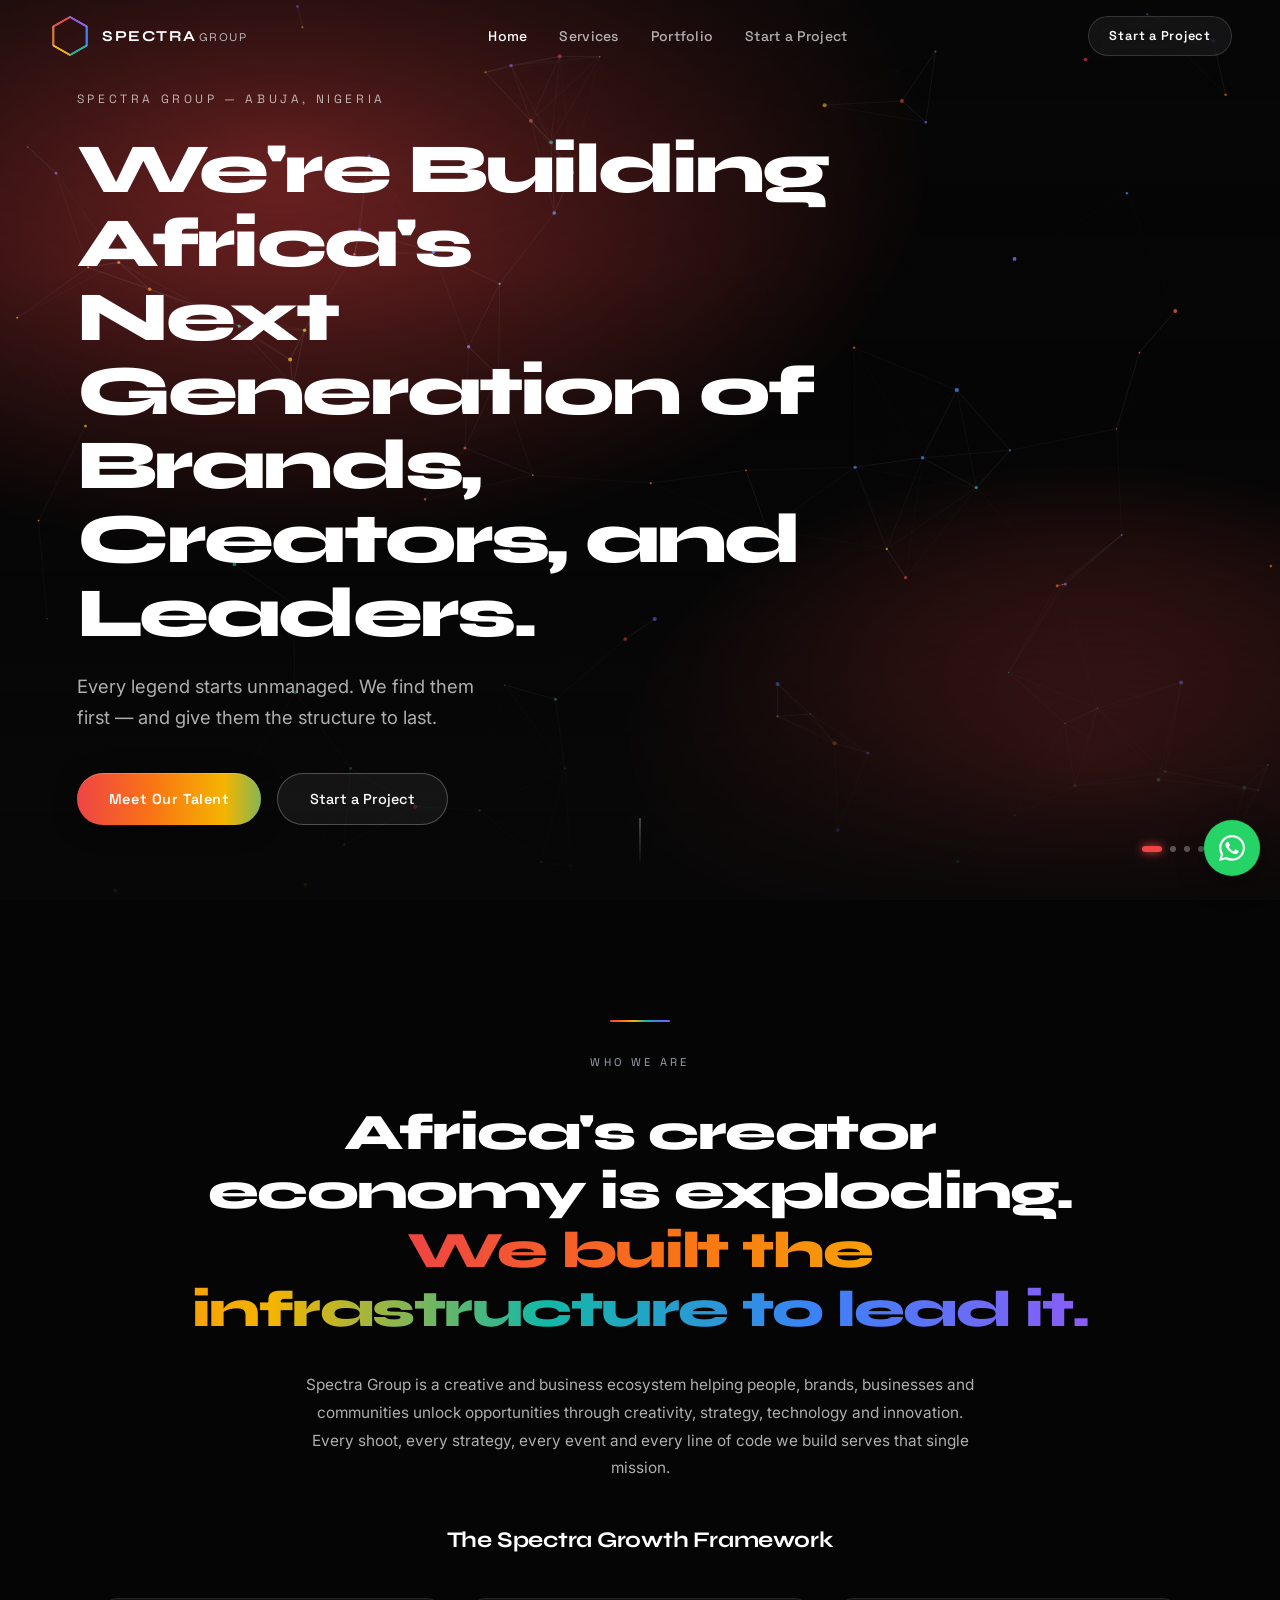
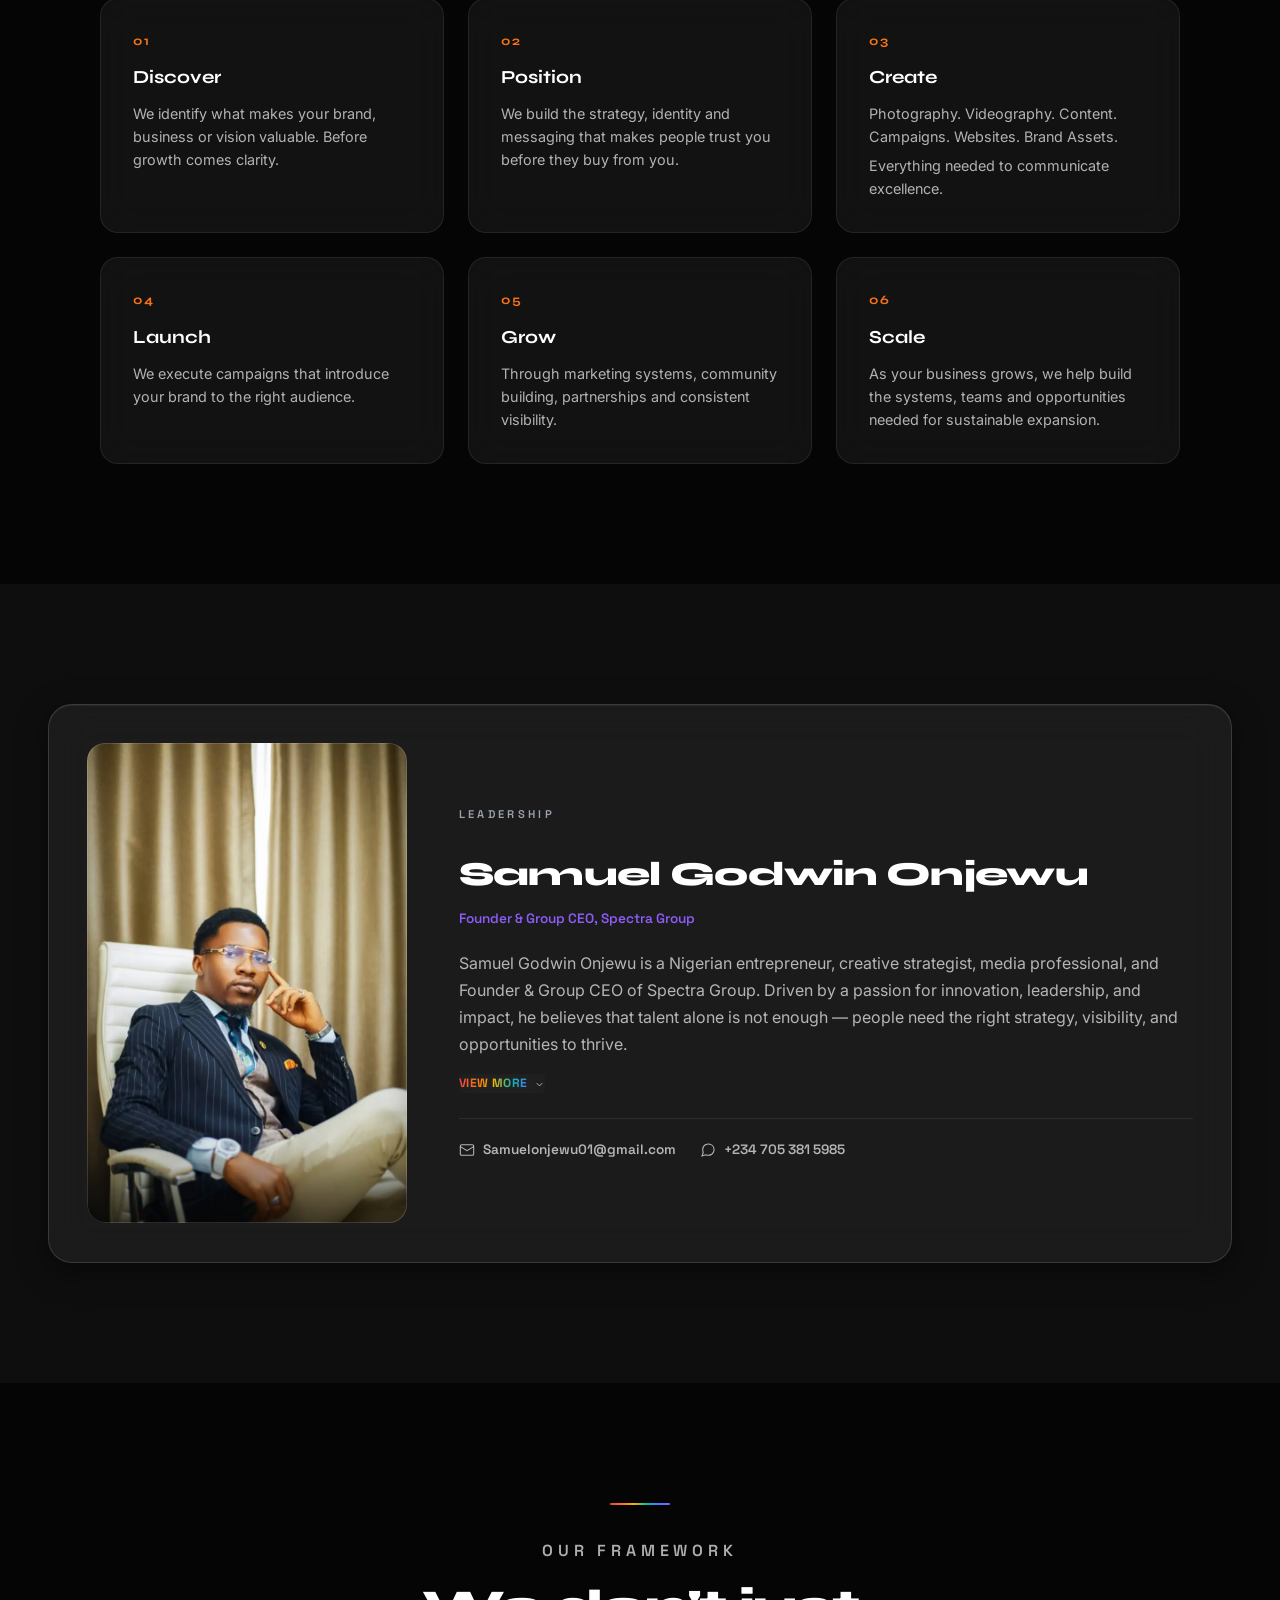
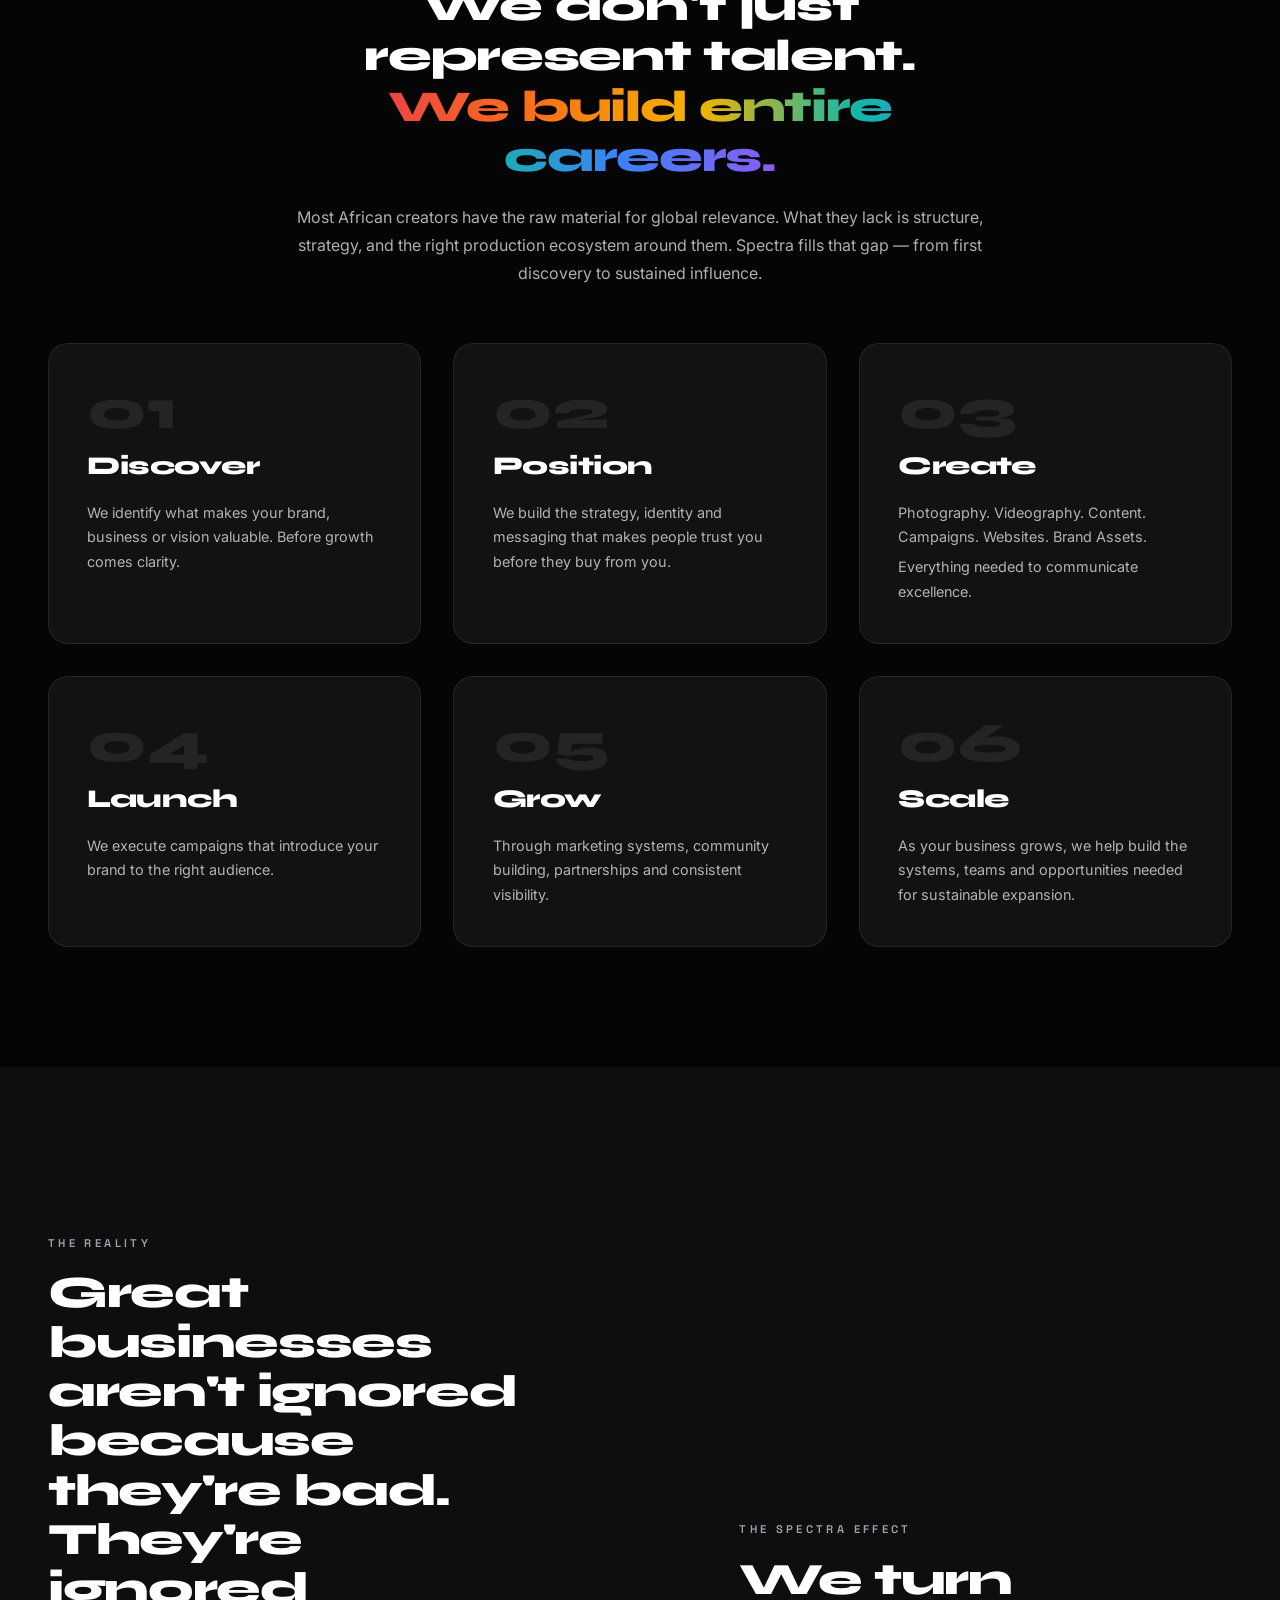
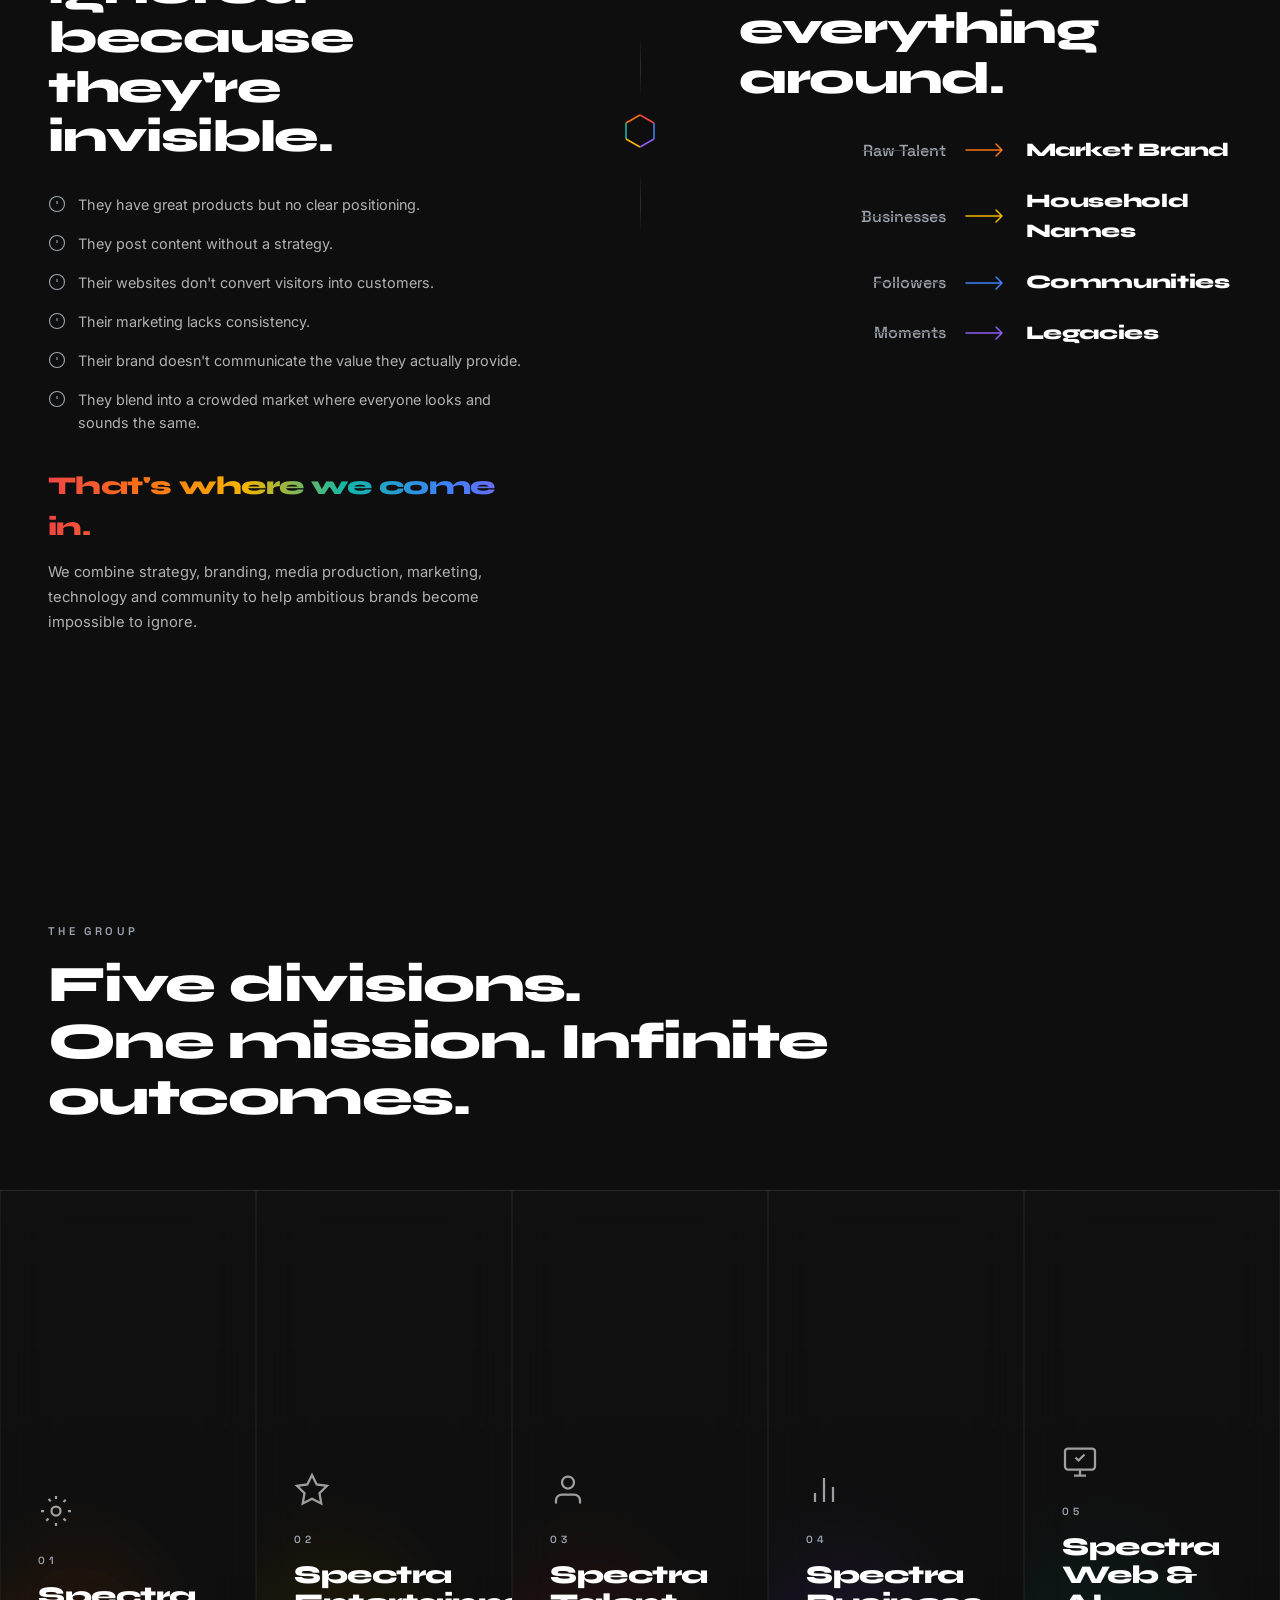
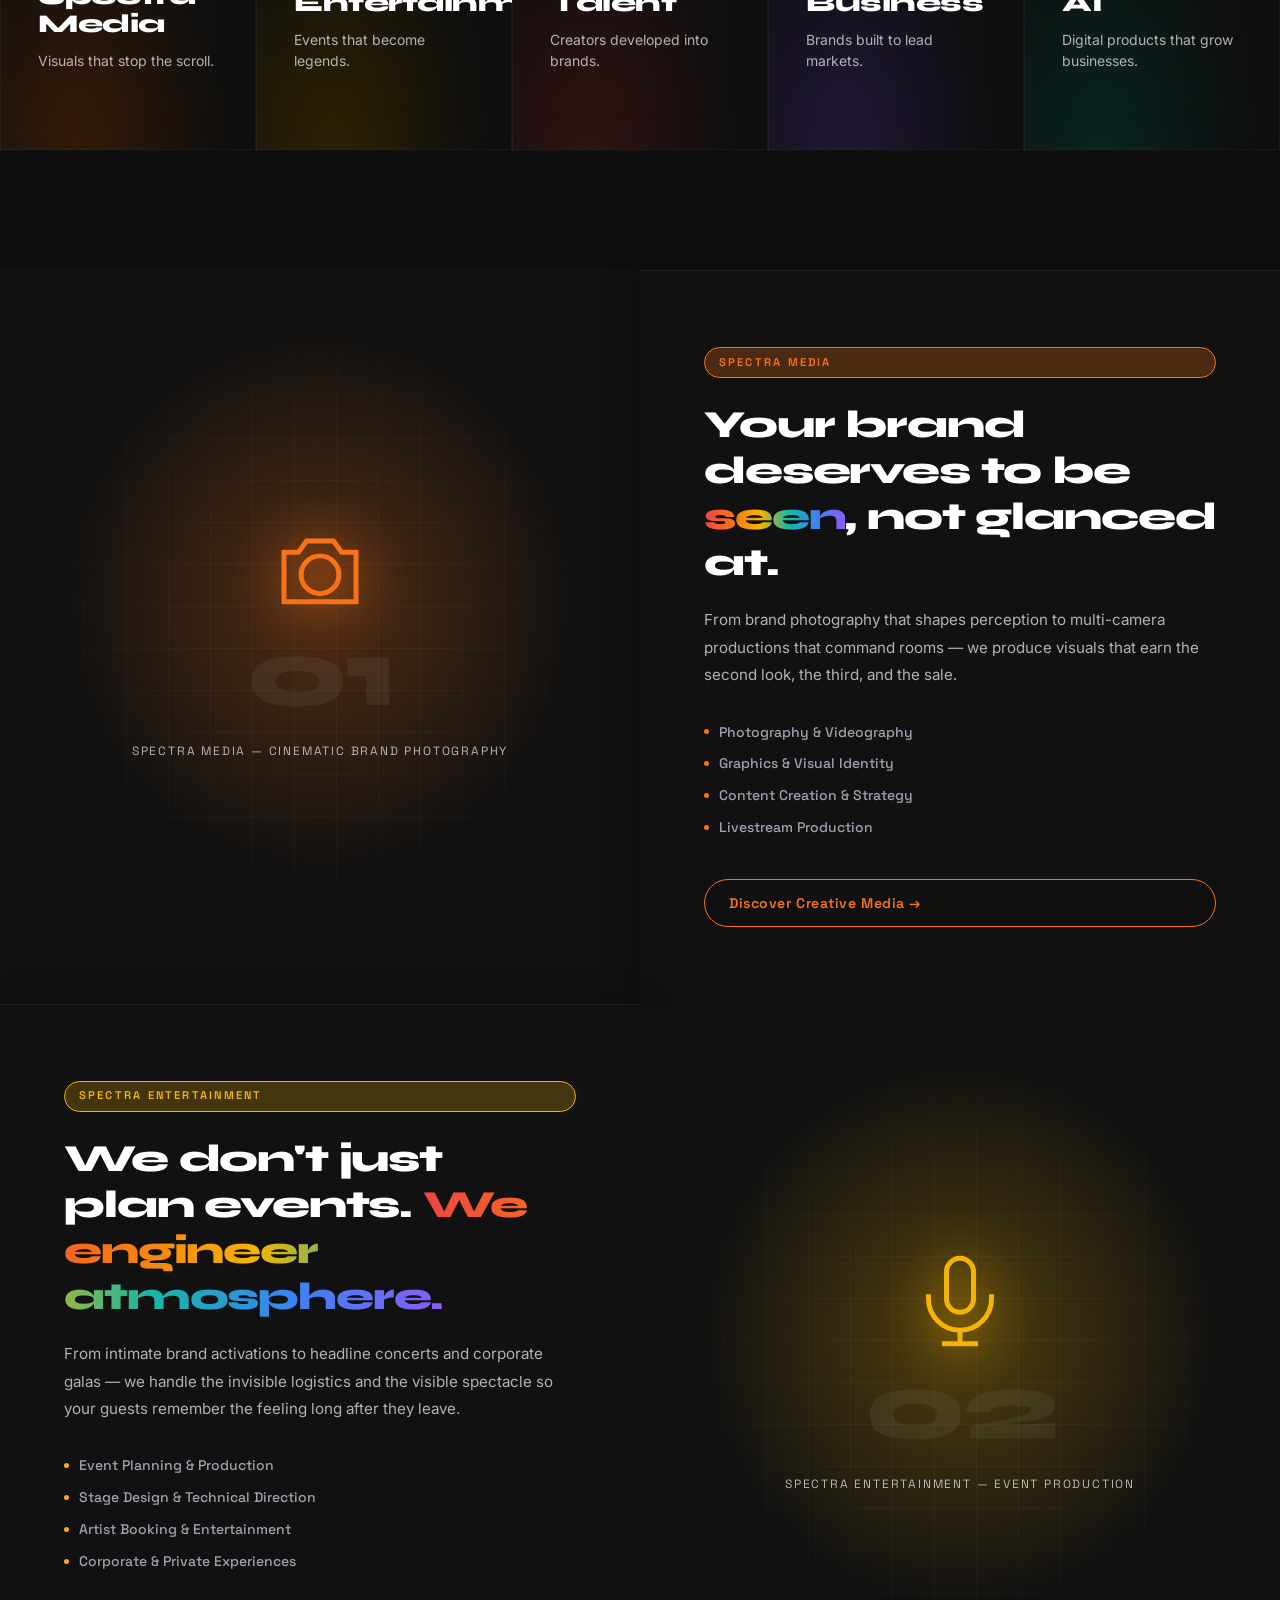
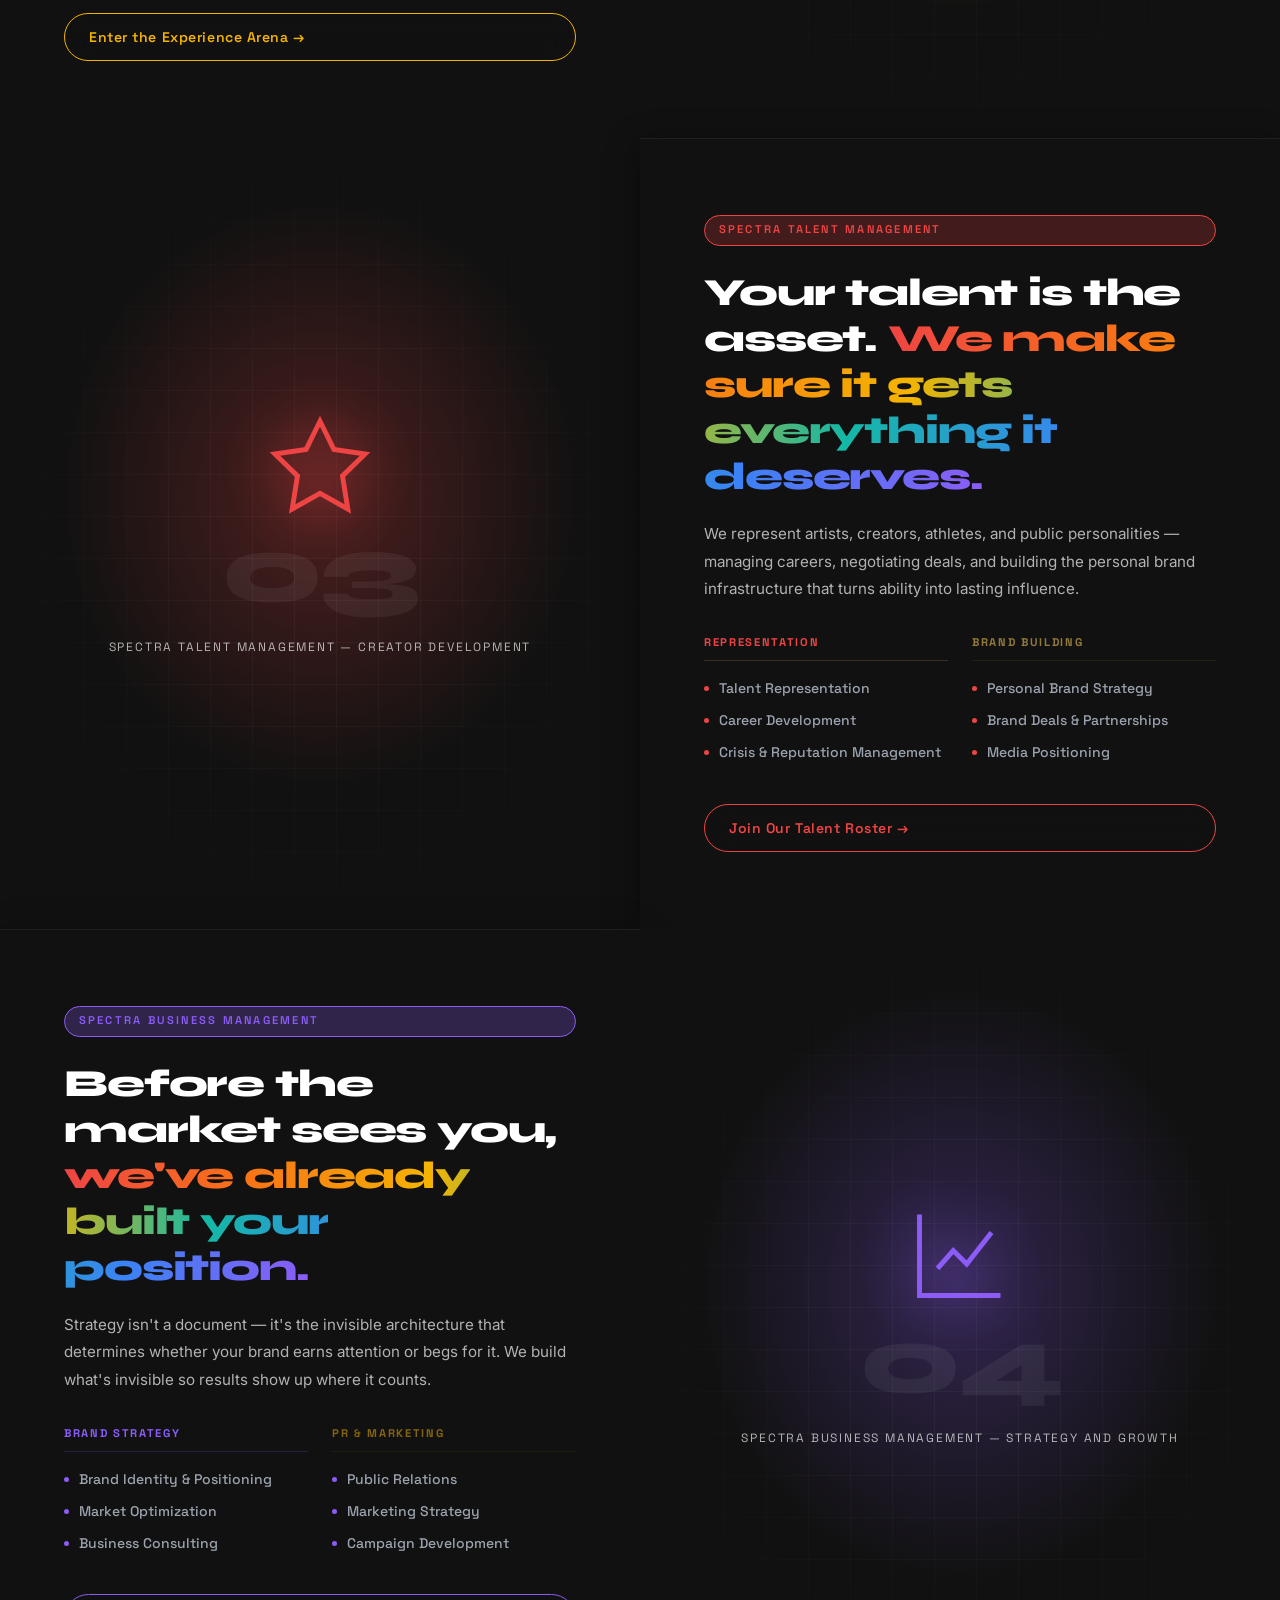
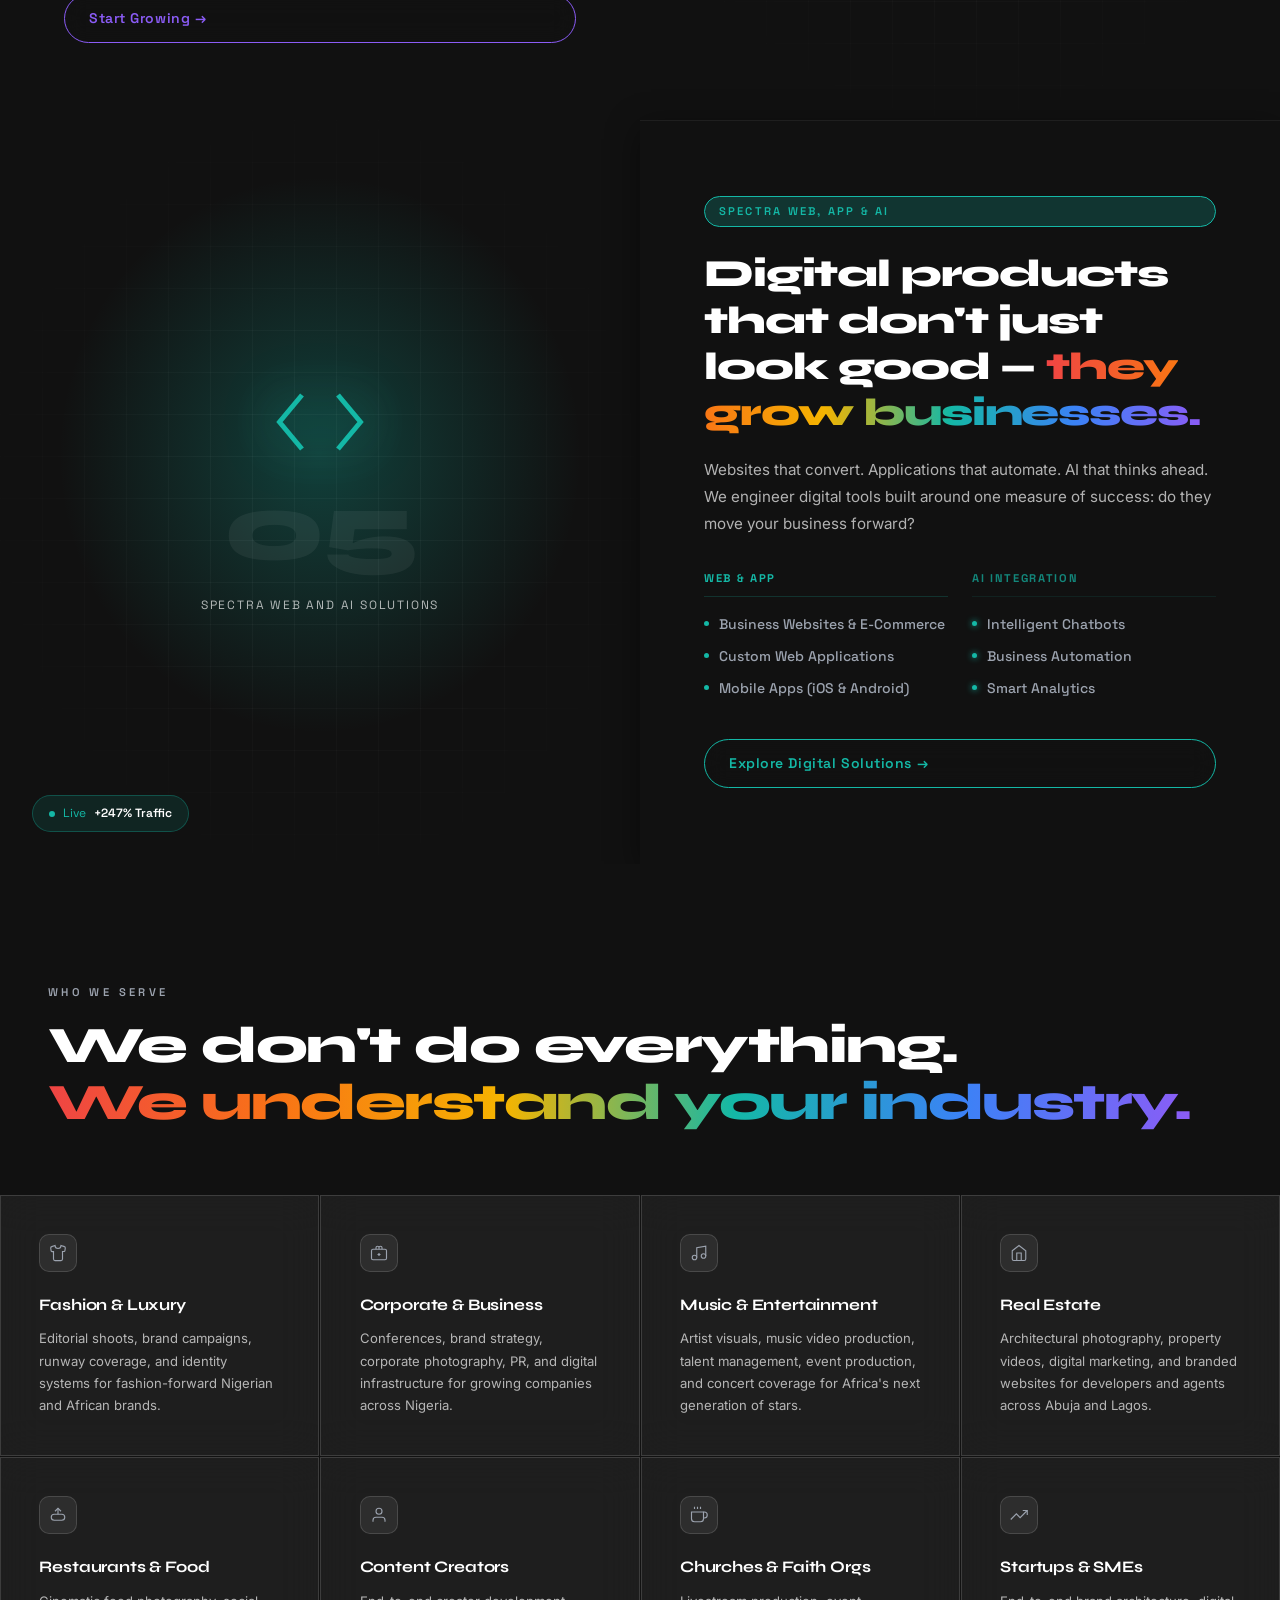
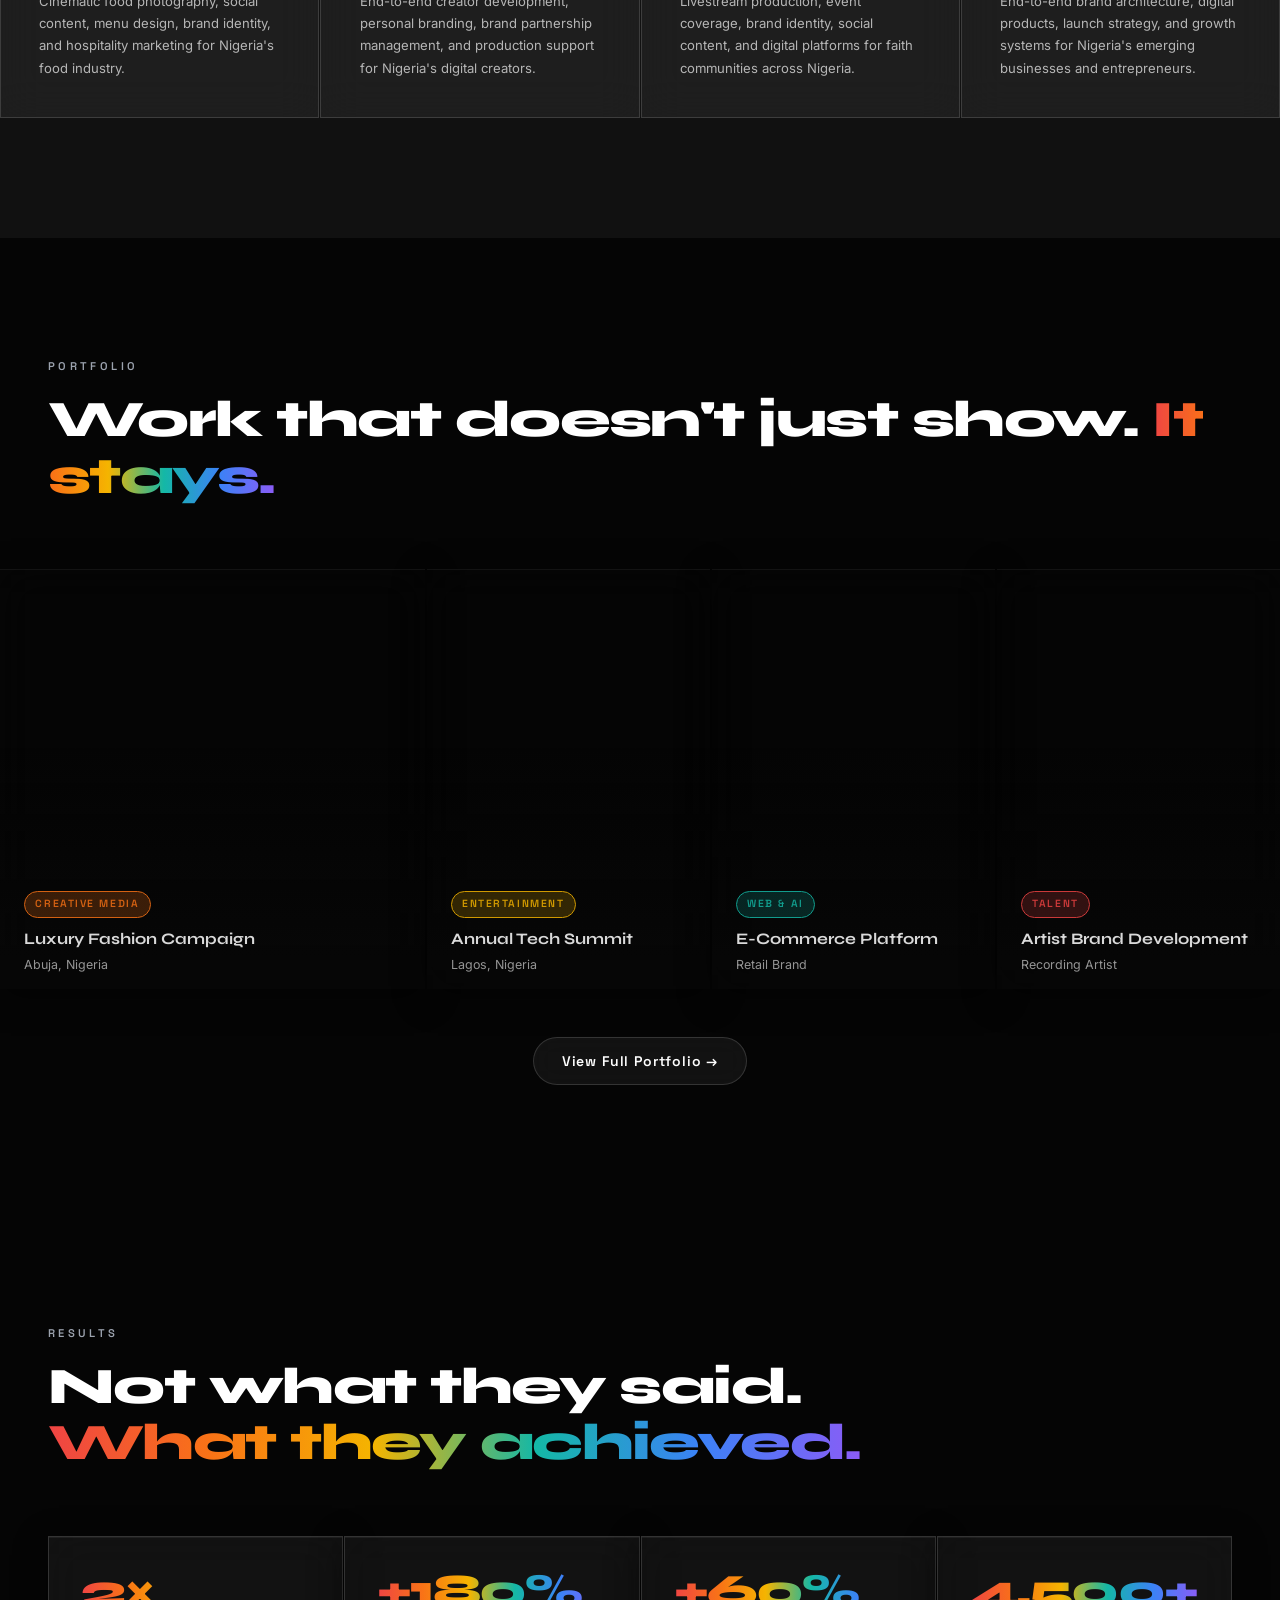
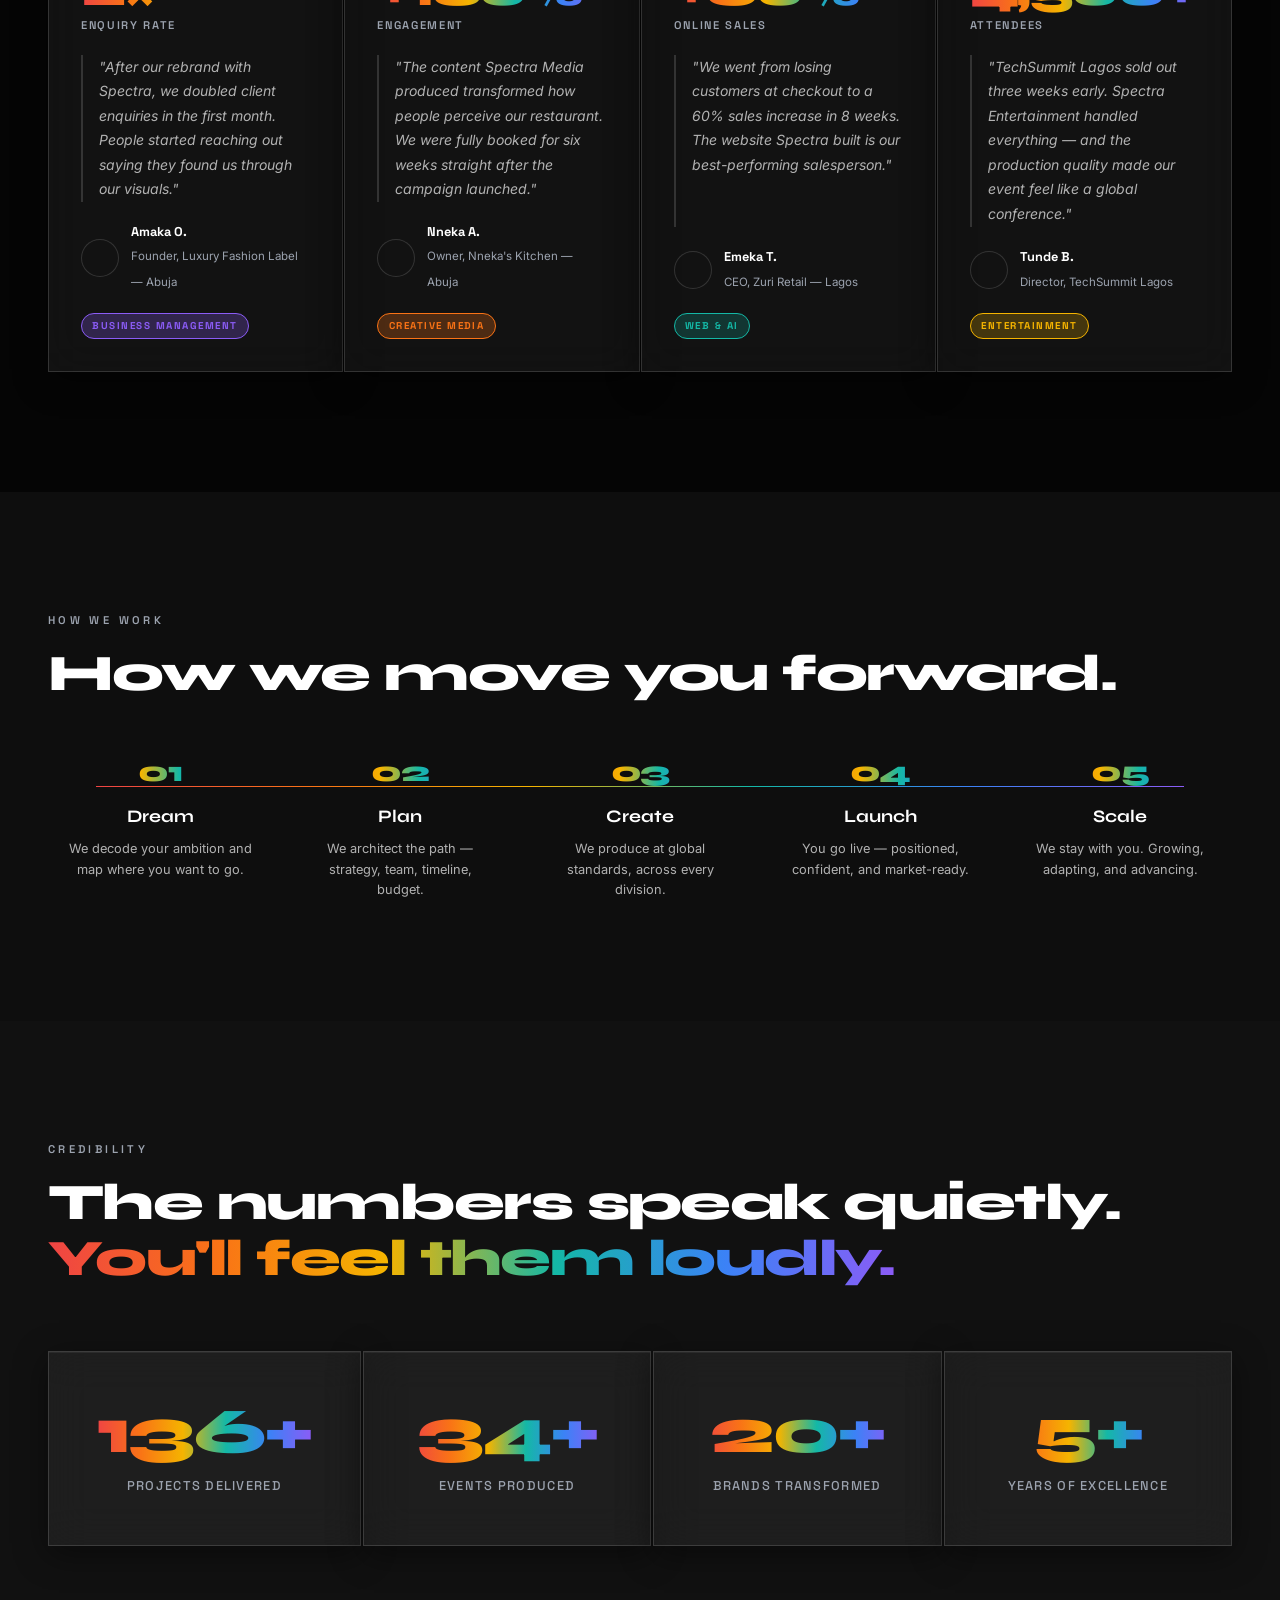
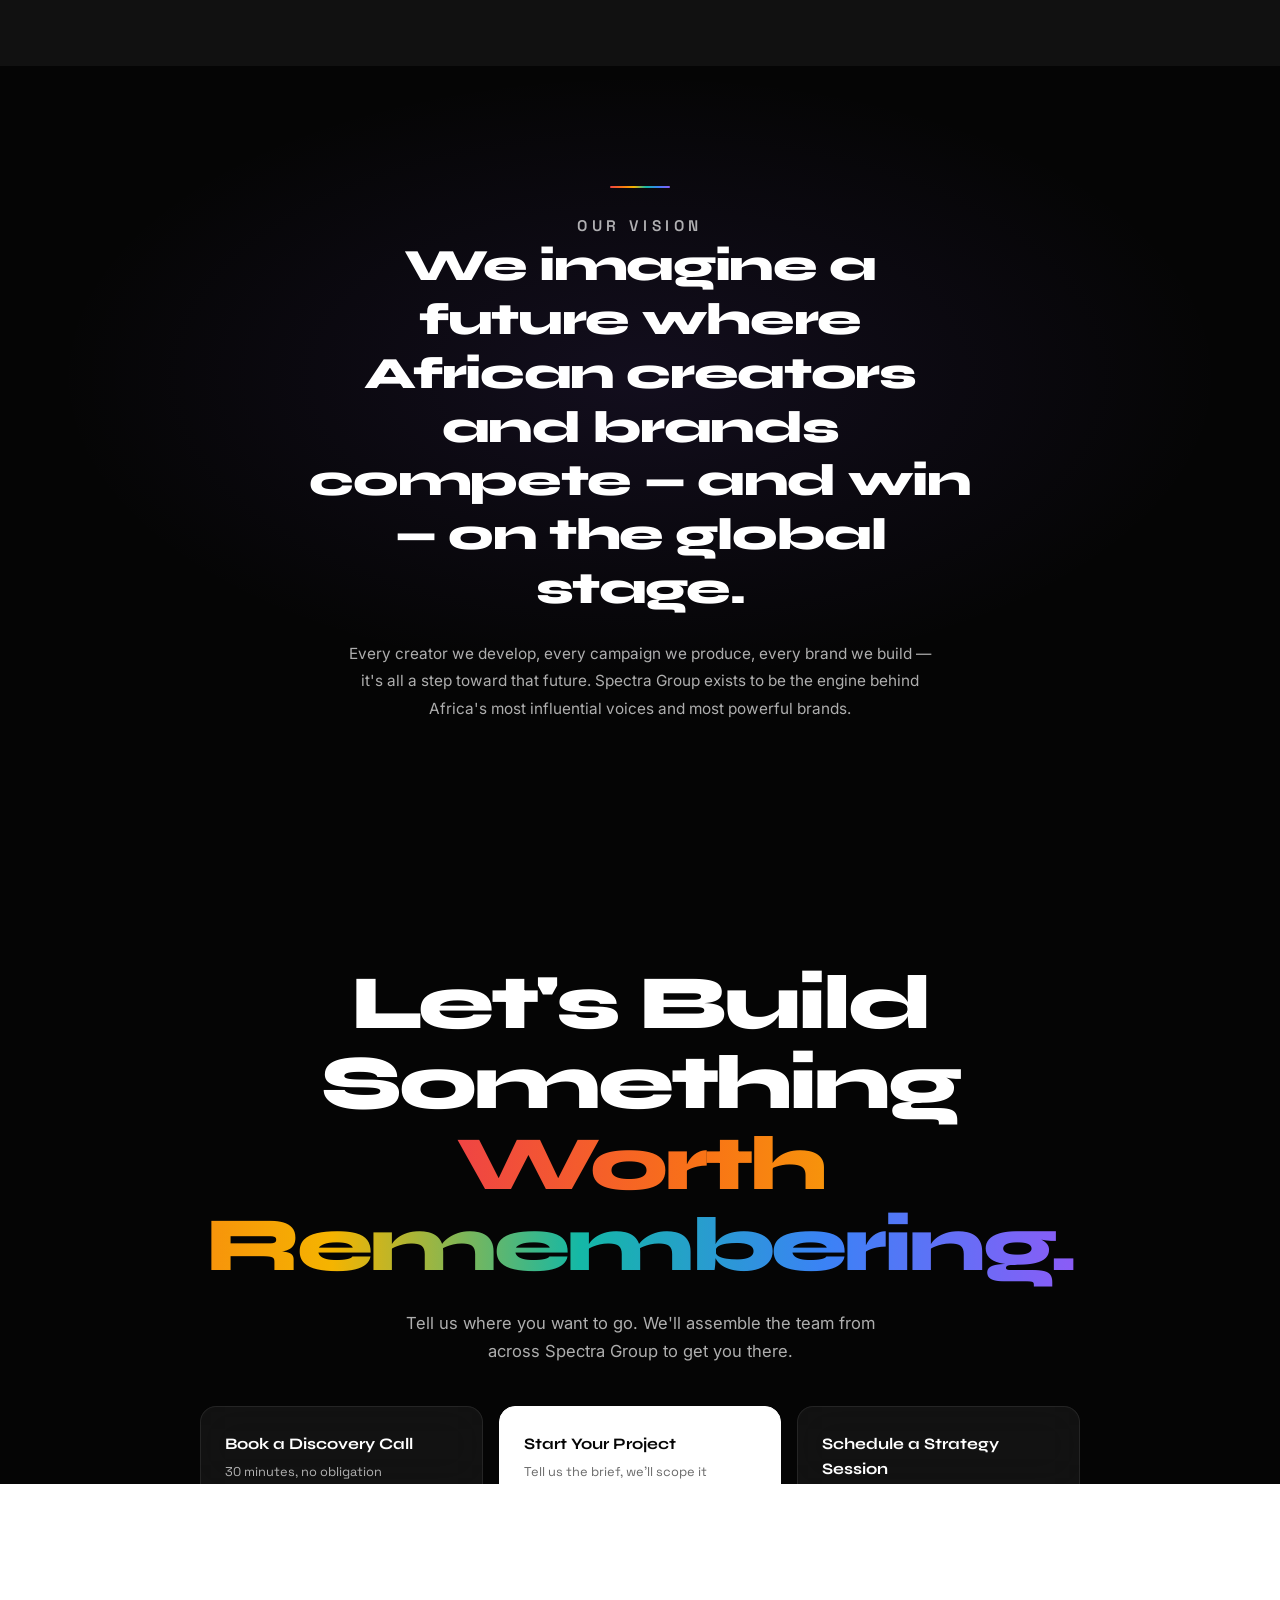
==== commit 7e5feb50: "Revise content for Spectra Group's mission and services Updated the content to better reflect the mi" ====
--- a/index.html
+++ b/index.html
@@ -138,29 +138,39 @@
       <div class="spectrum-line"></div>
       <p class="wwa-label">WHO WE ARE</p>
       <h2 class="wwa-statement">Africa's creator economy is exploding.<br/><em>We built the infrastructure to lead it.</em></h2>
-      <p class="wwa-body">Spectra Group is a creator development and brand production company built on one conviction — that African creativity is world-class and chronically underserved.</p>
-      <div class="read-more-block" id="wwa-more"><div>
-        <p class="wwa-body">We discover raw talent, develop it into market-ready brands, and connect creators with the audiences and businesses that need them. Every shoot, every strategy, every event, and every line of code we build serves that single mission.</p>
-      </div></div>
-      <button class="read-more-btn" type="button" data-target="wwa-more" style="margin-left:auto;margin-right:auto;">
-        <span class="read-more-label">Read more</span>
-        <svg viewBox="0 0 24 24" fill="none" stroke="currentColor" stroke-width="2"><polyline points="6 9 12 15 18 9"/></svg>
-      </button>
-      <div class="wwa-pillars">
+      <p class="wwa-body">Spectra Group is a creative and business ecosystem helping people, brands, businesses and communities unlock opportunities through creativity, strategy, technology and innovation. Every shoot, every strategy, every event and every line of code we build serves that single mission.</p>
+      <h3 class="wwa-pillars-title">The Spectra Growth Framework</h3>
+      <div class="wwa-pillars wwa-pillars--six">
         <div class="wwa-pillar">
           <span class="wwa-pillar-num">01</span>
           <h4>Discover</h4>
-          <p>We scout raw, unmanaged talent across Africa's creator economy before the market catches up.</p>
+          <p>We identify what makes your brand, business or vision valuable. Before growth comes clarity.</p>
         </div>
         <div class="wwa-pillar">
           <span class="wwa-pillar-num">02</span>
-          <h4>Develop</h4>
-          <p>Brand identity, content strategy, and business structure — we build the machine behind the person.</p>
+          <h4>Position</h4>
+          <p>We build the strategy, identity and messaging that makes people trust you before they buy from you.</p>
         </div>
         <div class="wwa-pillar">
           <span class="wwa-pillar-num">03</span>
-          <h4>Deploy</h4>
-          <p>Campaigns, events, and platforms that put developed talent in front of the audiences that convert.</p>
+          <h4>Create</h4>
+          <p class="wwa-pillar-list">Photography. Videography. Content. Campaigns. Websites. Brand Assets.</p>
+          <p>Everything needed to communicate excellence.</p>
+        </div>
+        <div class="wwa-pillar">
+          <span class="wwa-pillar-num">04</span>
+          <h4>Launch</h4>
+          <p>We execute campaigns that introduce your brand to the right audience.</p>
+        </div>
+        <div class="wwa-pillar">
+          <span class="wwa-pillar-num">05</span>
+          <h4>Grow</h4>
+          <p>Through marketing systems, community building, partnerships and consistent visibility.</p>
+        </div>
+        <div class="wwa-pillar">
+          <span class="wwa-pillar-num">06</span>
+          <h4>Scale</h4>
+          <p>As your business grows, we help build the systems, teams and opportunities needed for sustainable expansion.</p>
         </div>
       </div>
     </div>
@@ -219,23 +229,42 @@
         <h2>We don't just represent talent.<br/><em>We build entire careers.</em></h2>
         <p>Most African creators have the raw material for global relevance. What they lack is structure, strategy, and the right production ecosystem around them. Spectra fills that gap — from first discovery to sustained influence.</p>
       </div>
-      <div class="cd-pillars">
+      <div class="cd-pillars cd-pillars--six">
         <div class="cd-pillar">
           <div class="cd-pillar-number">01</div>
           <div class="cd-pillar-word">Discover<span></span></div>
-          <p>We identify extraordinary African creators — photographers, directors, musicians, stylists, influencers — before the world catches on. We look for potential, not just polish. The uncut gem, not the finished stone.</p>
+          <p>We identify what makes your brand, business or vision valuable. Before growth comes clarity.</p>
           <div class="cd-pillar-accent"></div>
         </div>
         <div class="cd-pillar">
           <div class="cd-pillar-number">02</div>
-          <div class="cd-pillar-word">Develop<span></span></div>
-          <p>We equip talent with everything a modern creative brand needs: visual identity, content strategy, production quality, business fundamentals, and the strategic positioning that turns ability into authority.</p>
+          <div class="cd-pillar-word">Position<span></span></div>
+          <p>We build the strategy, identity and messaging that makes people trust you before they buy from you.</p>
           <div class="cd-pillar-accent"></div>
         </div>
         <div class="cd-pillar">
           <div class="cd-pillar-number">03</div>
-          <div class="cd-pillar-word">Deploy<span></span></div>
-          <p>We connect creators to brands, bookings, audiences, and revenue streams. Talent without infrastructure eventually burns out. We are the infrastructure — making sure that extraordinary work reaches extraordinary audiences.</p>
+          <div class="cd-pillar-word">Create<span></span></div>
+          <p class="cd-pillar-list">Photography. Videography. Content. Campaigns. Websites. Brand Assets.</p>
+          <p>Everything needed to communicate excellence.</p>
+          <div class="cd-pillar-accent"></div>
+        </div>
+        <div class="cd-pillar">
+          <div class="cd-pillar-number">04</div>
+          <div class="cd-pillar-word">Launch<span></span></div>
+          <p>We execute campaigns that introduce your brand to the right audience.</p>
+          <div class="cd-pillar-accent"></div>
+        </div>
+        <div class="cd-pillar">
+          <div class="cd-pillar-number">05</div>
+          <div class="cd-pillar-word">Grow<span></span></div>
+          <p>Through marketing systems, community building, partnerships and consistent visibility.</p>
+          <div class="cd-pillar-accent"></div>
+        </div>
+        <div class="cd-pillar">
+          <div class="cd-pillar-number">06</div>
+          <div class="cd-pillar-word">Scale<span></span></div>
+          <p>As your business grows, we help build the systems, teams and opportunities needed for sustainable expansion.</p>
           <div class="cd-pillar-accent"></div>
         </div>
       </div>
@@ -249,26 +278,35 @@
     <div class="pt-split">
       <div class="pt-problem">
         <p class="section-label">THE REALITY</p>
-        <h2>Most brands and<br/>creators are invisible.</h2>
+        <h2>Great businesses aren't ignored<br/>because they're bad. They're<br/>ignored because they're invisible.</h2>
         <ul class="problem-list">
           <li>
             <span class="pl-icon"><svg viewBox="0 0 24 24" fill="none" stroke="currentColor" stroke-width="1.5"><circle cx="12" cy="12" r="10"/><line x1="12" y1="8" x2="12" y2="12"/><line x1="12" y1="16" x2="12.01" y2="16"/></svg></span>
-            <span>They look ordinary when their talent deserves to stand out.</span>
+            <span>They have great products but no clear positioning.</span>
           </li>
           <li>
             <span class="pl-icon"><svg viewBox="0 0 24 24" fill="none" stroke="currentColor" stroke-width="1.5"><circle cx="12" cy="12" r="10"/><line x1="12" y1="8" x2="12" y2="12"/><line x1="12" y1="16" x2="12.01" y2="16"/></svg></span>
-            <span>They create inconsistently and disappear from people's memory.</span>
+            <span>They post content without a strategy.</span>
           </li>
           <li>
             <span class="pl-icon"><svg viewBox="0 0 24 24" fill="none" stroke="currentColor" stroke-width="1.5"><circle cx="12" cy="12" r="10"/><line x1="12" y1="8" x2="12" y2="12"/><line x1="12" y1="16" x2="12.01" y2="16"/></svg></span>
-            <span>They blend into a market overflowing with noise and sameness.</span>
+            <span>Their websites don't convert visitors into customers.</span>
           </li>
           <li>
             <span class="pl-icon"><svg viewBox="0 0 24 24" fill="none" stroke="currentColor" stroke-width="1.5"><circle cx="12" cy="12" r="10"/><line x1="12" y1="8" x2="12" y2="12"/><line x1="12" y1="16" x2="12.01" y2="16"/></svg></span>
-            <span>Brands don't invest because creators don't have a system behind them.</span>
+            <span>Their marketing lacks consistency.</span>
+          </li>
+          <li>
+            <span class="pl-icon"><svg viewBox="0 0 24 24" fill="none" stroke="currentColor" stroke-width="1.5"><circle cx="12" cy="12" r="10"/><line x1="12" y1="8" x2="12" y2="12"/><line x1="12" y1="16" x2="12.01" y2="16"/></svg></span>
+            <span>Their brand doesn't communicate the value they actually provide.</span>
+          </li>
+          <li>
+            <span class="pl-icon"><svg viewBox="0 0 24 24" fill="none" stroke="currentColor" stroke-width="1.5"><circle cx="12" cy="12" r="10"/><line x1="12" y1="8" x2="12" y2="12"/><line x1="12" y1="16" x2="12.01" y2="16"/></svg></span>
+            <span>They blend into a crowded market where everyone looks and sounds the same.</span>
           </li>
         </ul>
         <p class="problem-close">That's where we come in.</p>
+        <p class="problem-close-body">We combine strategy, branding, media production, marketing, technology and community to help ambitious brands become impossible to ignore.</p>
       </div>
 
       <div class="pt-divider">
--- a/styles.css
+++ b/styles.css
@@ -607,6 +607,8 @@
   opacity: 0;
   transform: translateY(20px);
   animation: hero-up 0.8s 0.9s var(--ease) forwards;
+  text-wrap: balance;
+  overflow-wrap: break-word;
 }
 
 .hero-ctas {
@@ -706,12 +708,26 @@
 .who-we-are .spectrum-line {
   margin: 0 auto 2rem;
 }
+.wwa-pillars-title {
+  font-family: var(--font-display);
+  font-size: clamp(1.1rem, 1.8vw, 1.4rem);
+  font-weight: 700;
+  letter-spacing: -0.01em;
+  color: var(--white);
+  margin: 2.5rem 0 1.5rem;
+}
 .wwa-pillars {
   display: grid;
   grid-template-columns: repeat(3, 1fr);
   gap: clamp(1rem, 2vw, 1.5rem);
   max-width: 980px;
   margin: 2.5rem auto 0;
+}
+.wwa-pillars--six {
+  max-width: 1080px;
+}
+.wwa-pillar-list {
+  margin-bottom: 0.35rem;
 }
 .wwa-pillar {
   background: var(--glass-bg);
@@ -748,6 +764,9 @@
   font-size: 0.9rem;
   line-height: 1.6;
   color: var(--white-dim);
+}
+@media (max-width: 860px) {
+  .wwa-pillars--six { grid-template-columns: repeat(2, 1fr); }
 }
 @media (max-width: 640px) {
   .wwa-pillars { grid-template-columns: 1fr; }
@@ -844,8 +863,15 @@
 .cd-pillar:nth-child(1) .cd-pillar-accent { background: var(--talent); }
 .cd-pillar:nth-child(2) .cd-pillar-accent { background: var(--media); }
 .cd-pillar:nth-child(3) .cd-pillar-accent { background: var(--events); }
+.cd-pillars--six .cd-pillar:nth-child(4) .cd-pillar-accent { background: var(--web); }
+.cd-pillars--six .cd-pillar:nth-child(5) .cd-pillar-accent { background: var(--motion); }
+.cd-pillars--six .cd-pillar:nth-child(6) .cd-pillar-accent { background: var(--business); }
+.cd-pillar-list { margin-bottom: 0.35rem; }
 @media (max-width: 780px) {
   .cd-pillars { grid-template-columns: 1fr; }
+}
+@media (min-width: 781px) and (max-width: 1024px) {
+  .cd-pillars--six { grid-template-columns: repeat(2, 1fr); }
 }
 
 /* ══════════════════════════════════════════════════
@@ -1759,6 +1785,7 @@
     padding: clamp(4rem, 8vh, 6rem) 1.25rem clamp(3rem, 6vw, 5rem);
   }
   .hero-headline { font-size: clamp(2rem, 8vw, 3rem); line-height: 1.1; }
+  .hero-sub { max-width: 100%; line-height: 1.55; font-size: 0.95rem; }
   .hero-ctas { flex-direction: column; gap: 0.75rem; }
   .hero-ctas .btn-primary,
   .hero-ctas .btn-ghost { width: 100%; justify-content: center; }
@@ -3526,6 +3553,13 @@
   -webkit-text-fill-color: transparent;
   background-clip: text;
 }
+.problem-close-body {
+  font-size: 0.92rem;
+  line-height: 1.7;
+  color: var(--white-dim);
+  margin-top: 0.75rem;
+  max-width: 480px;
+}
 
 /* Centre divider */
 .pt-divider {
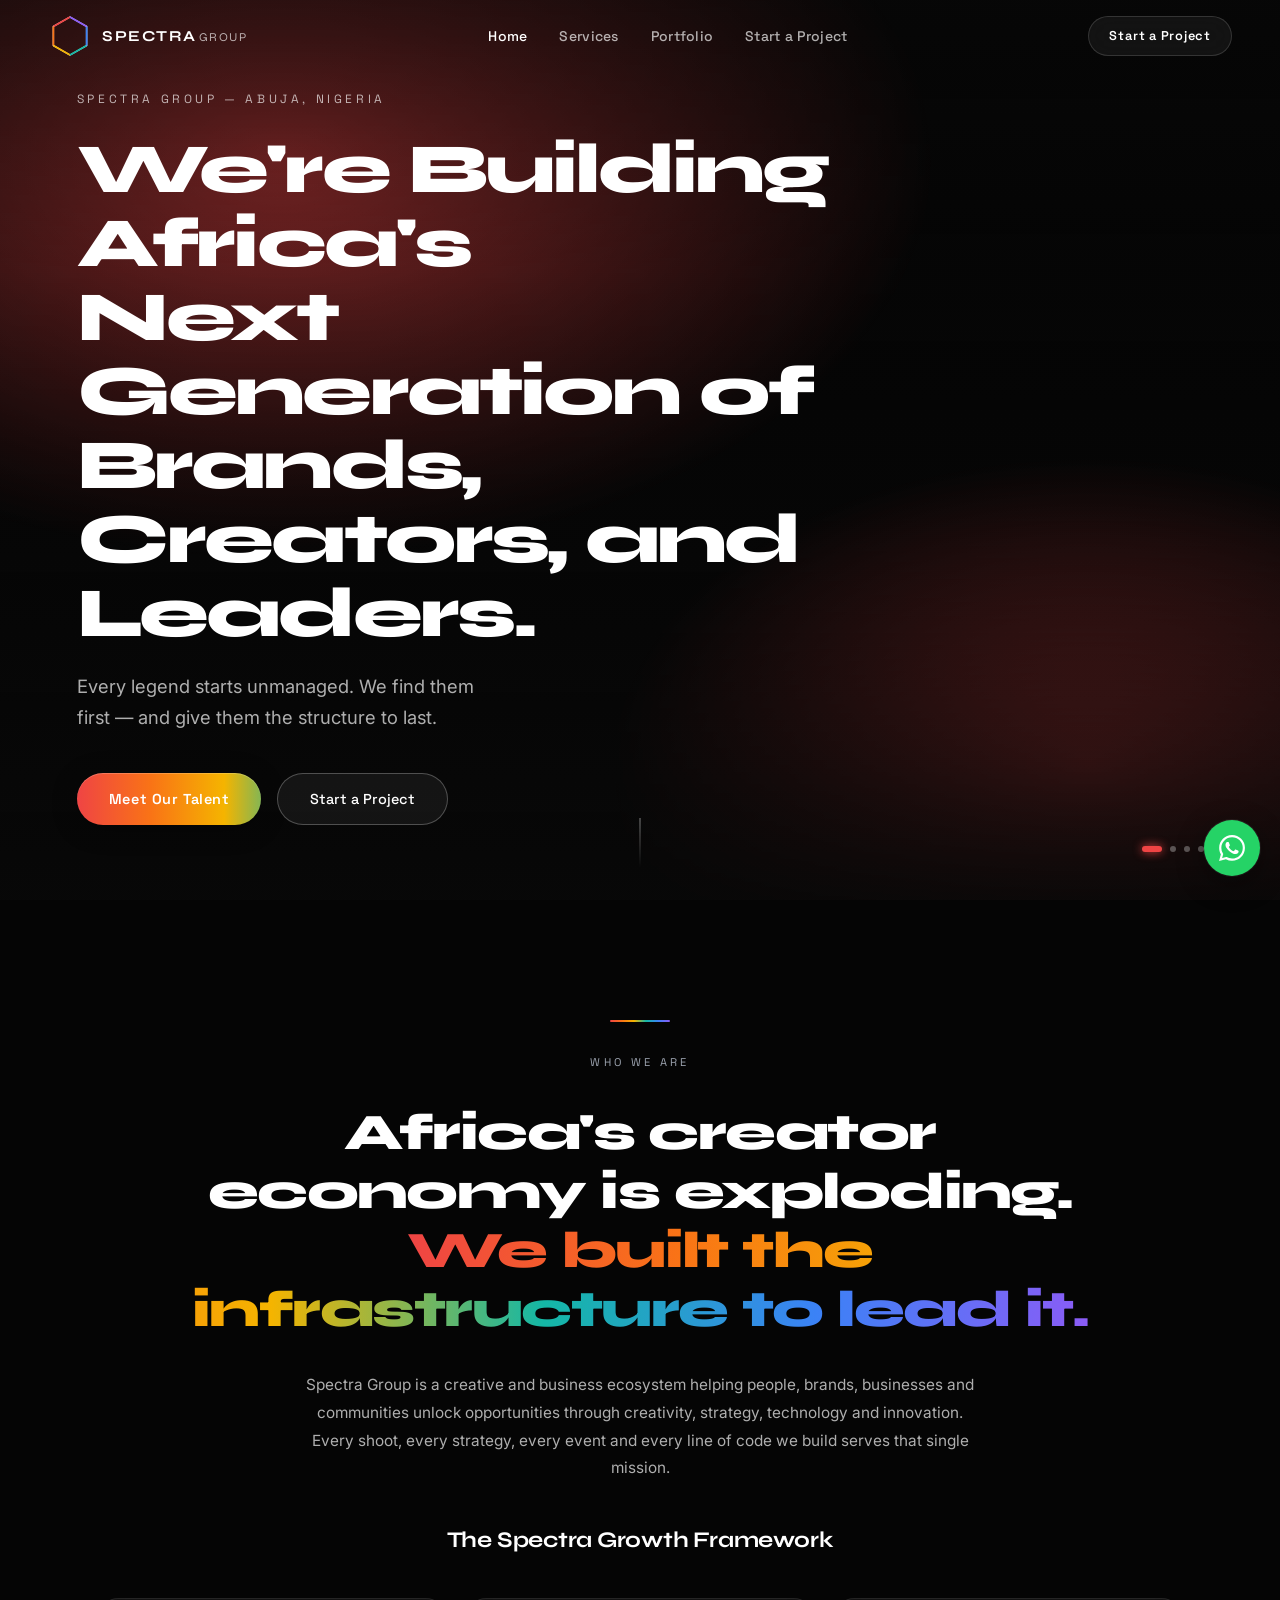
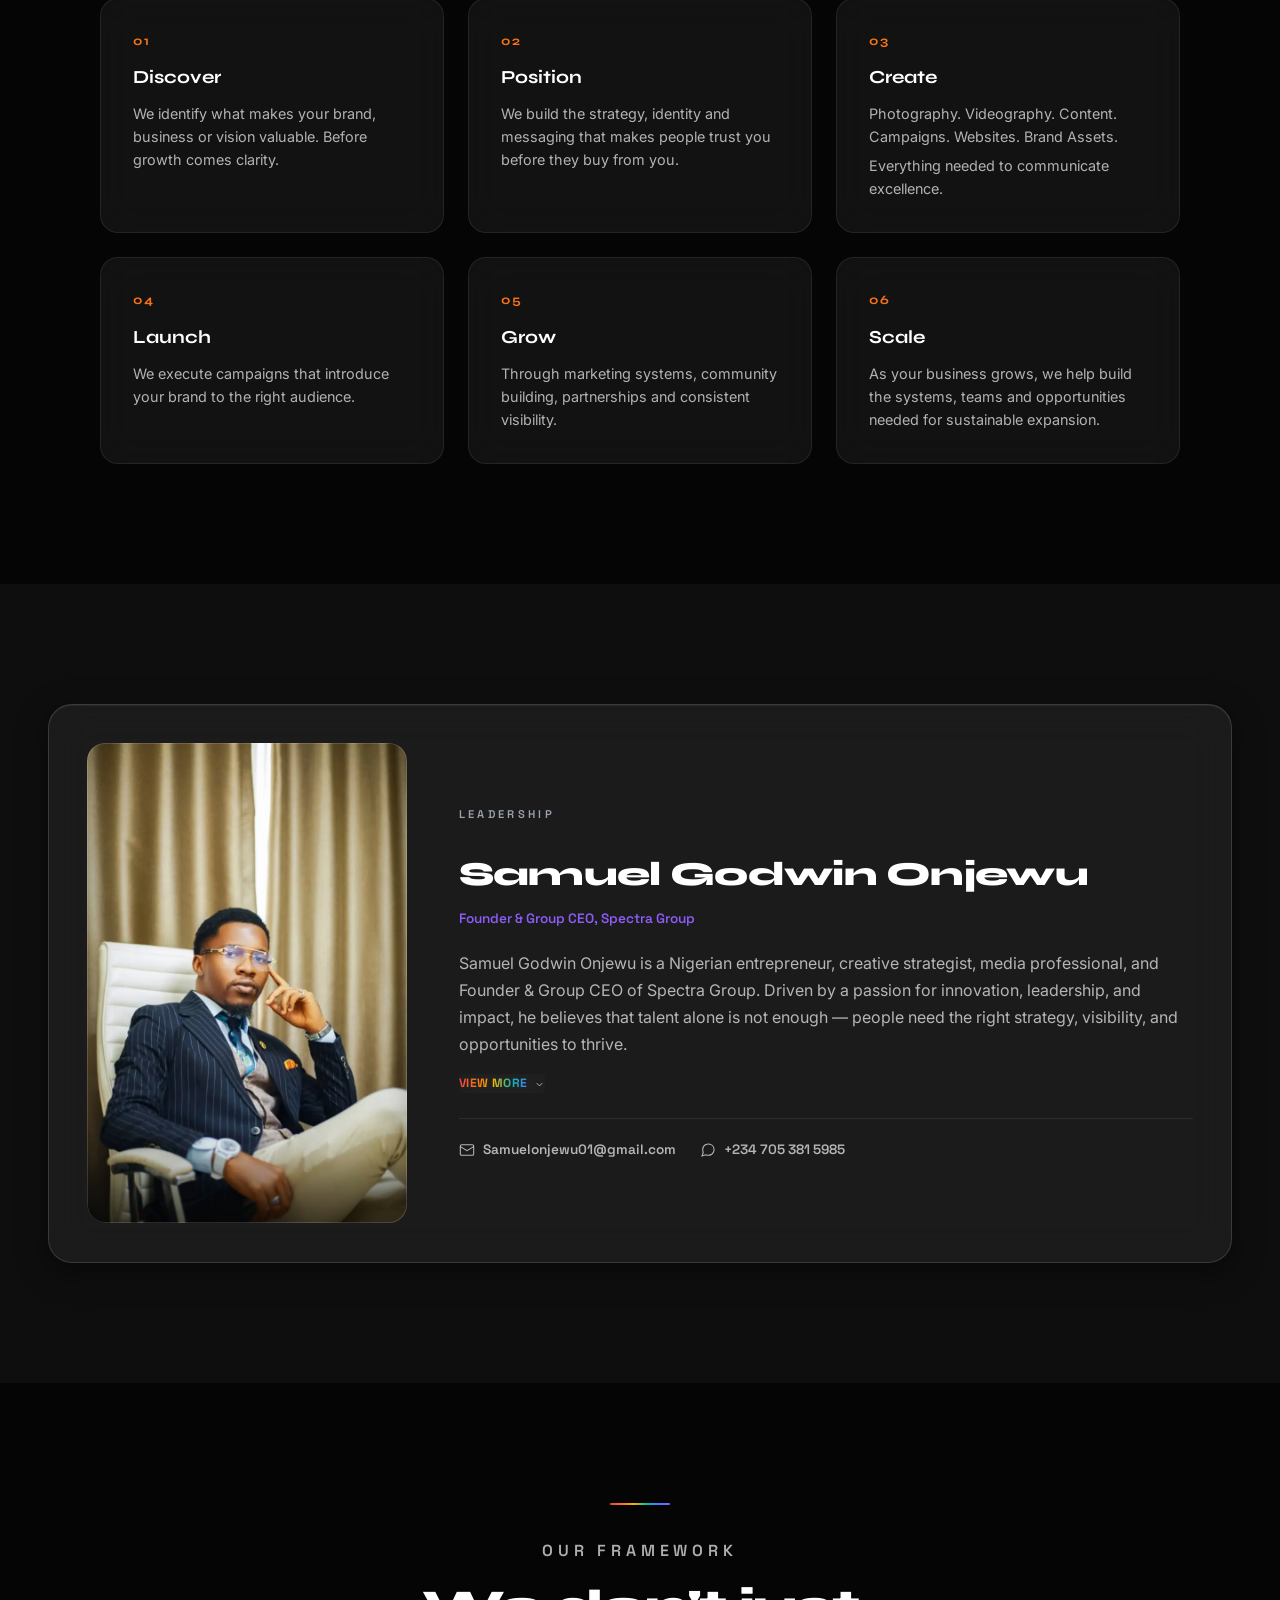
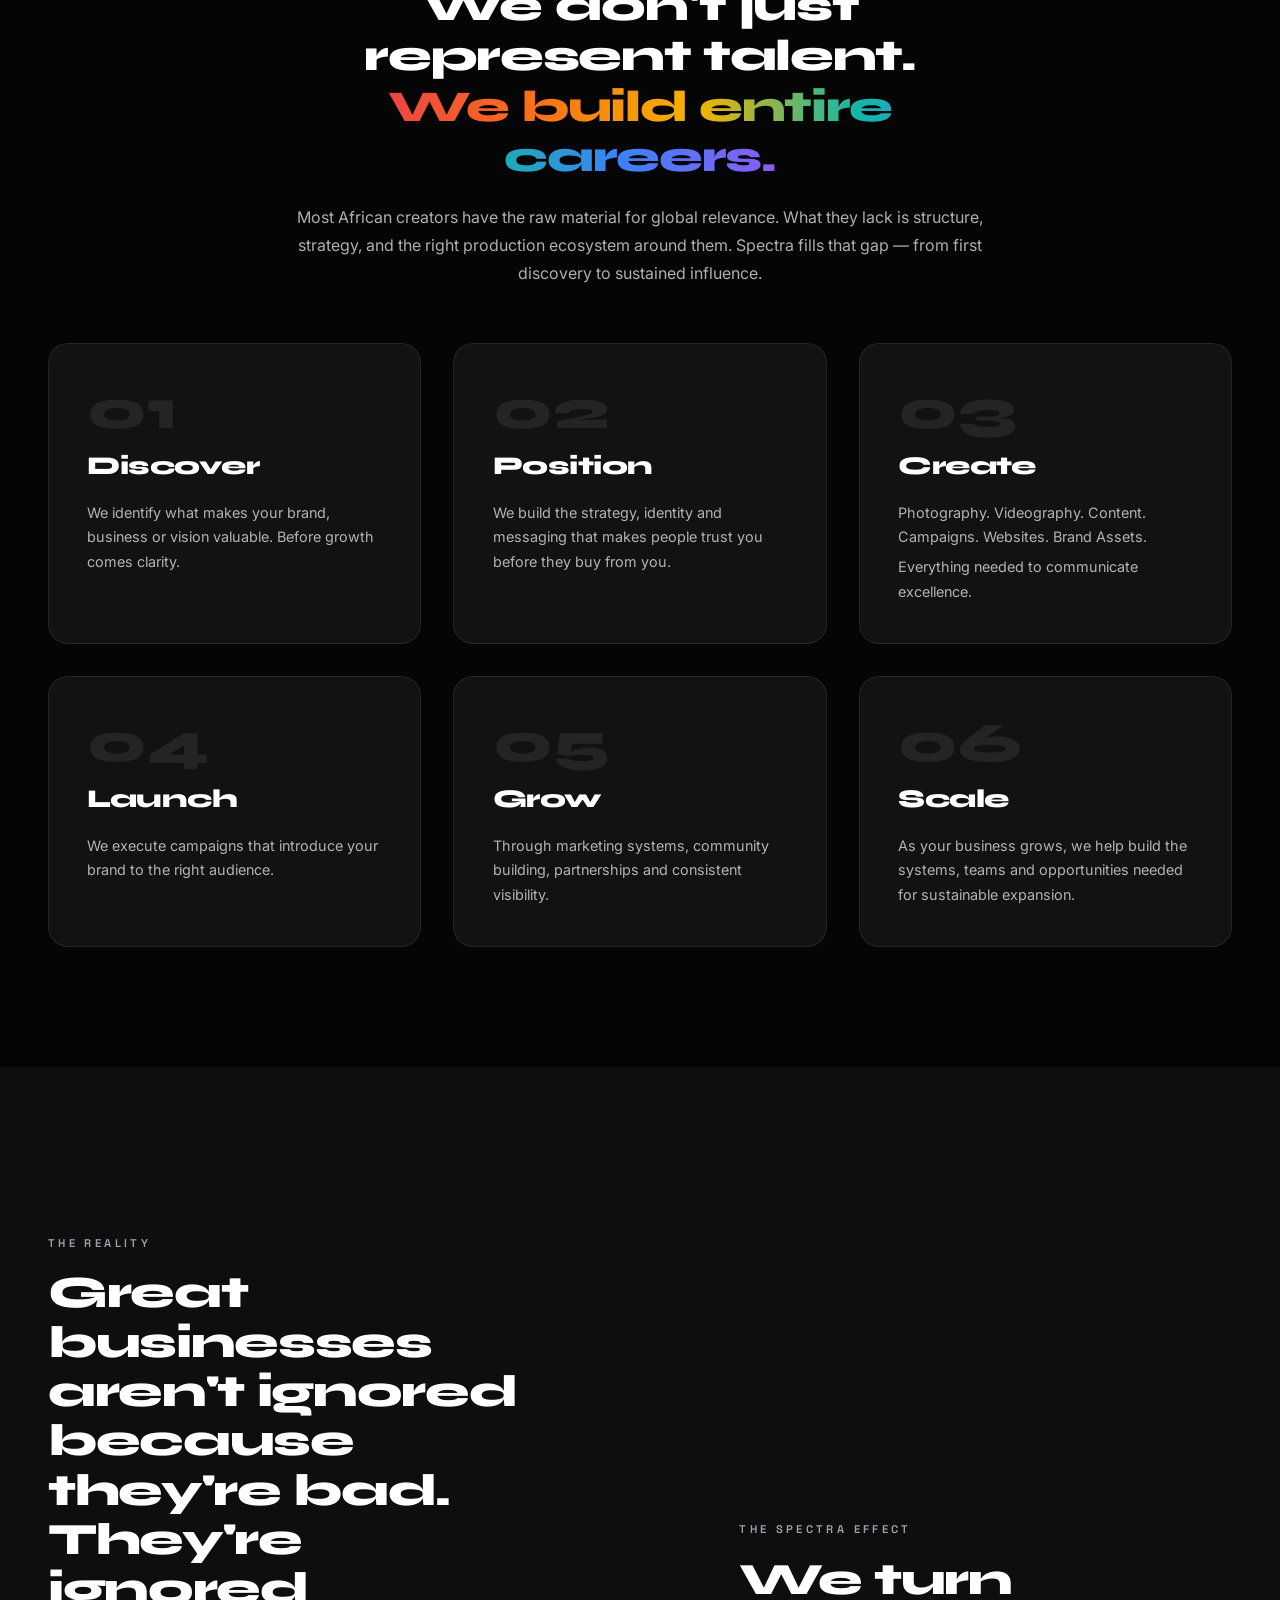
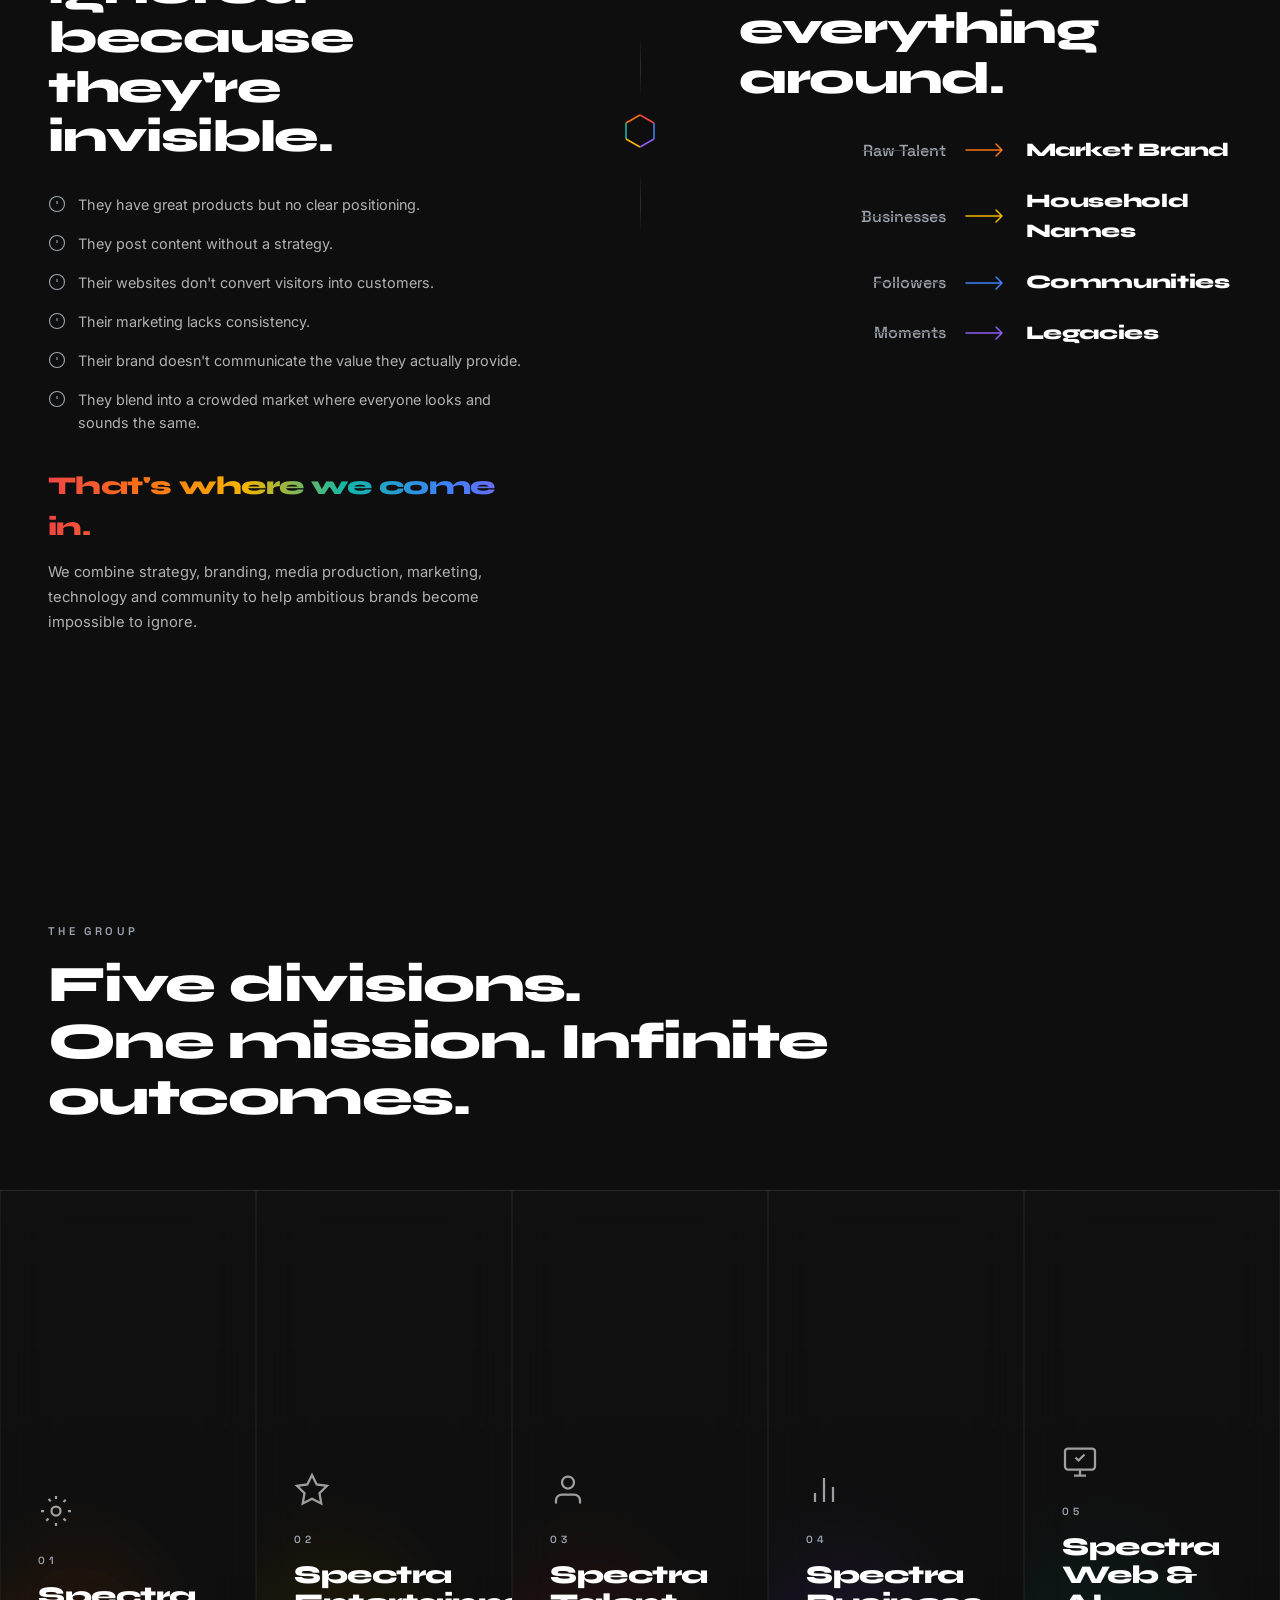
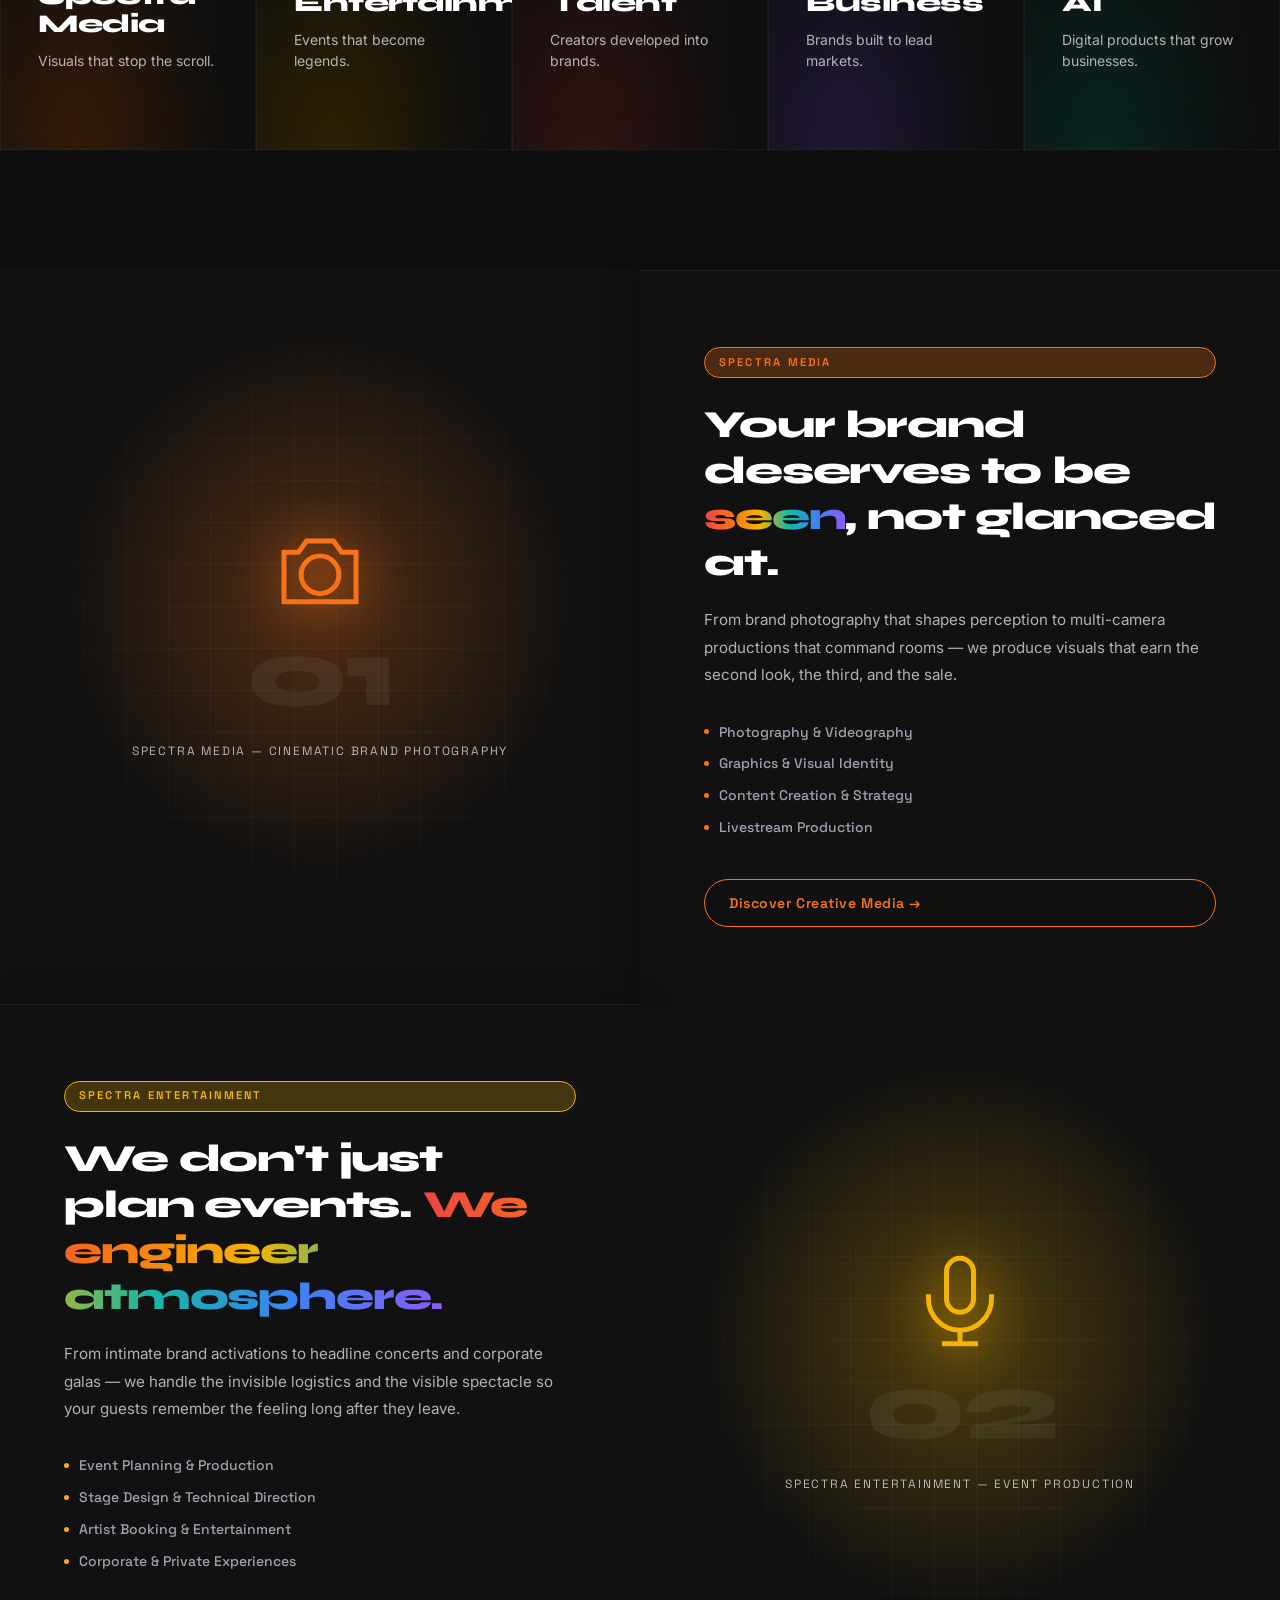
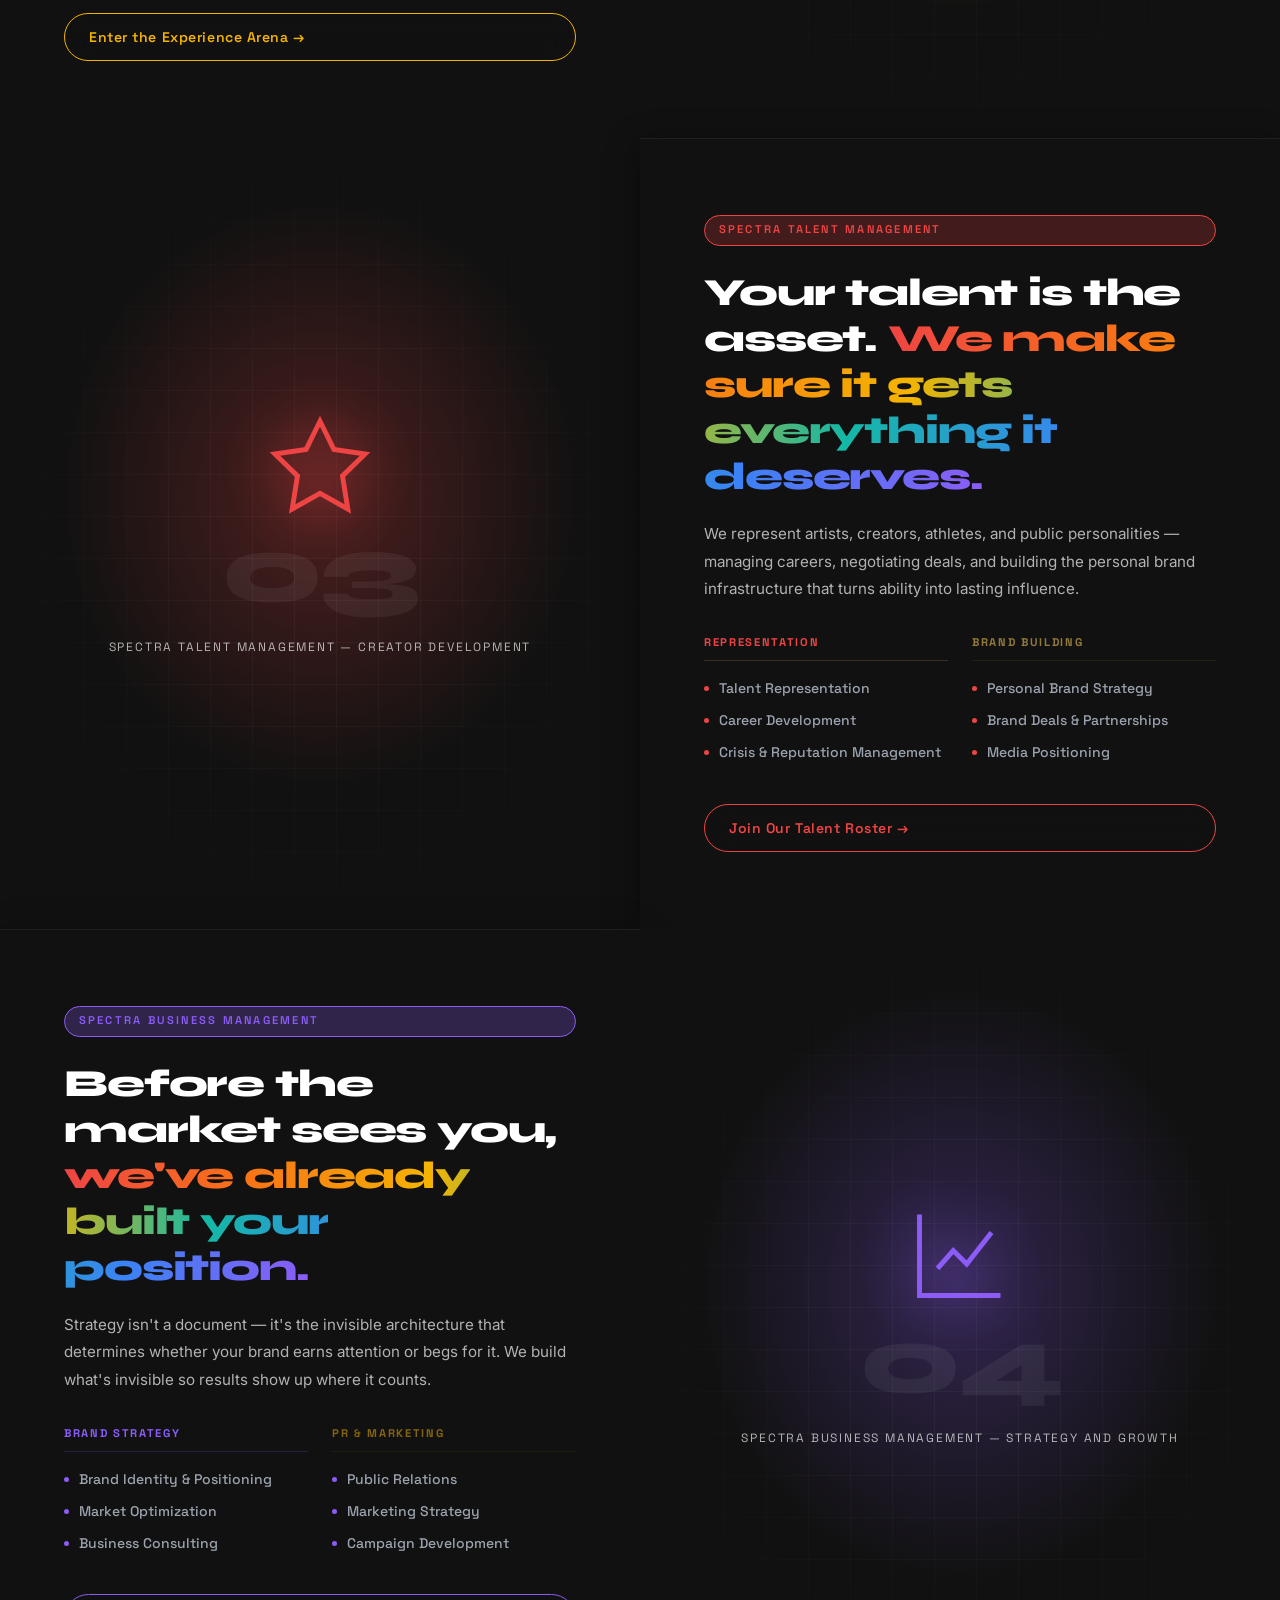
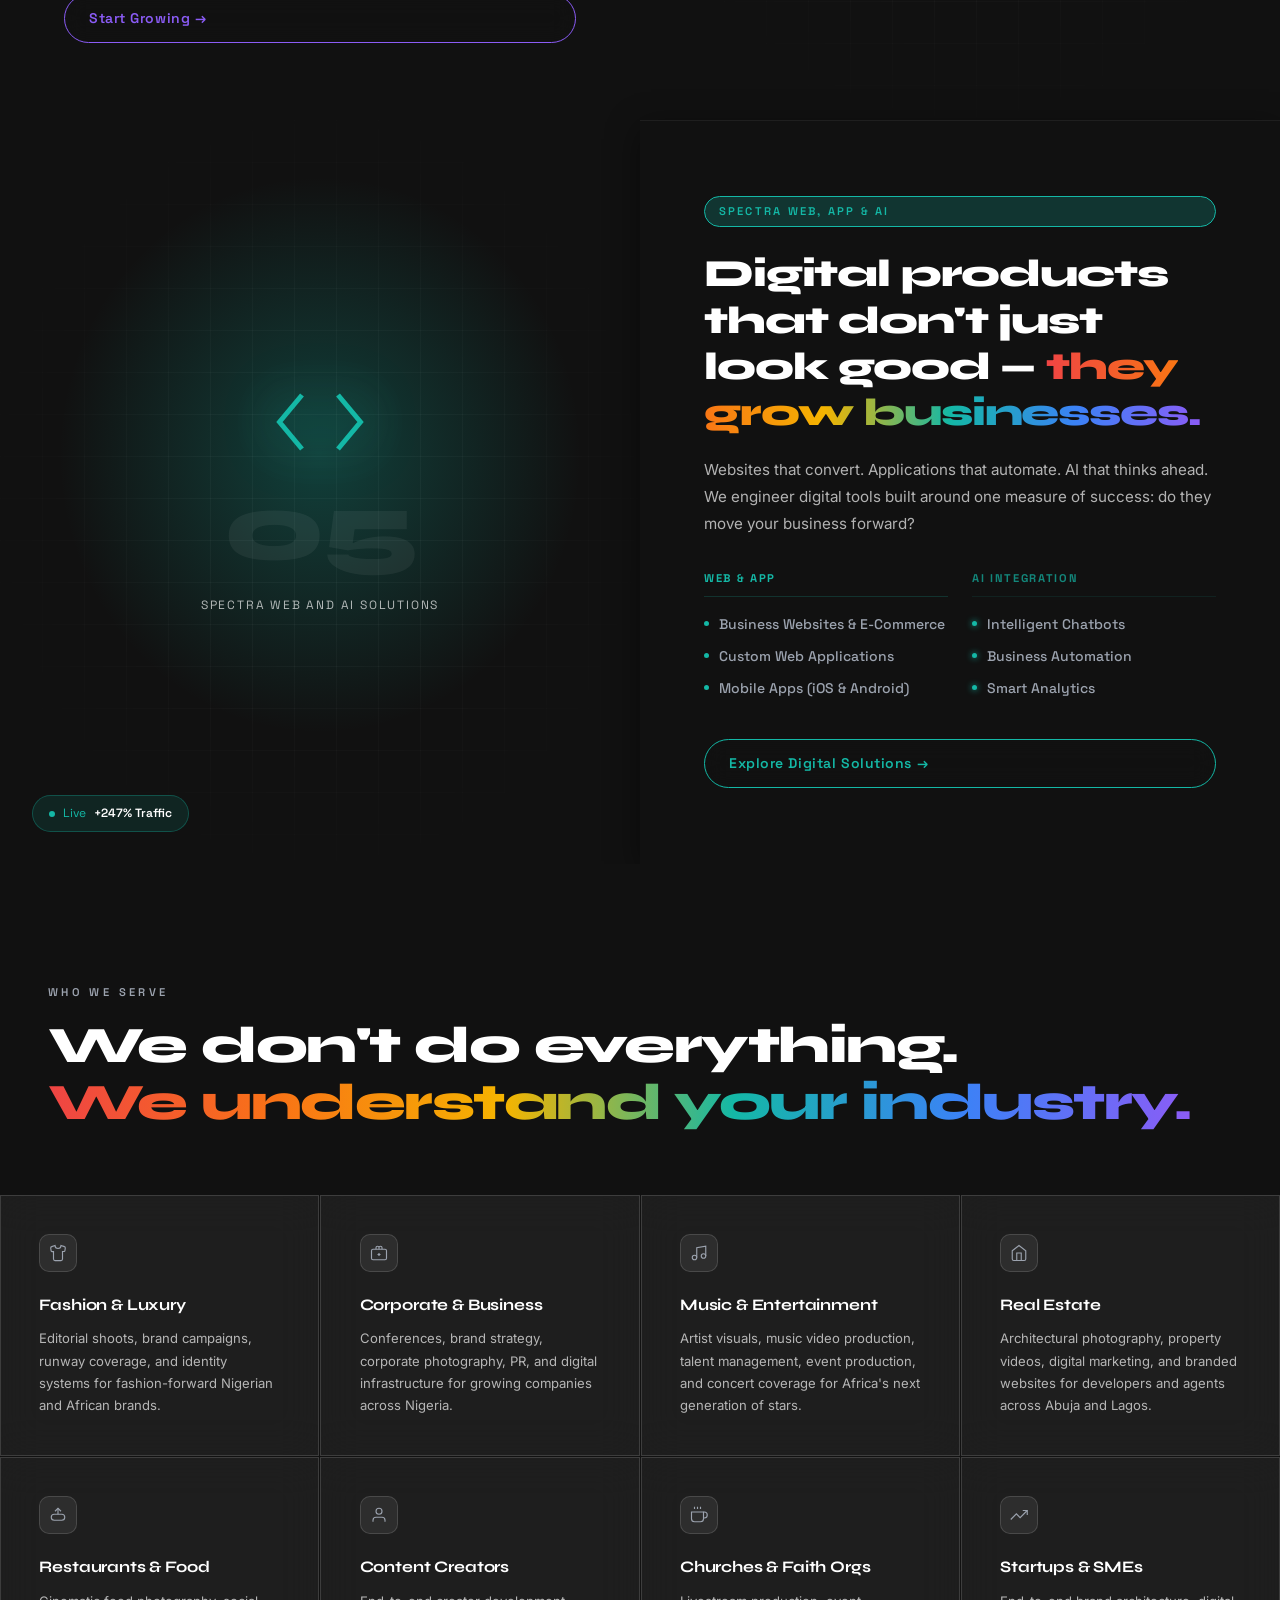
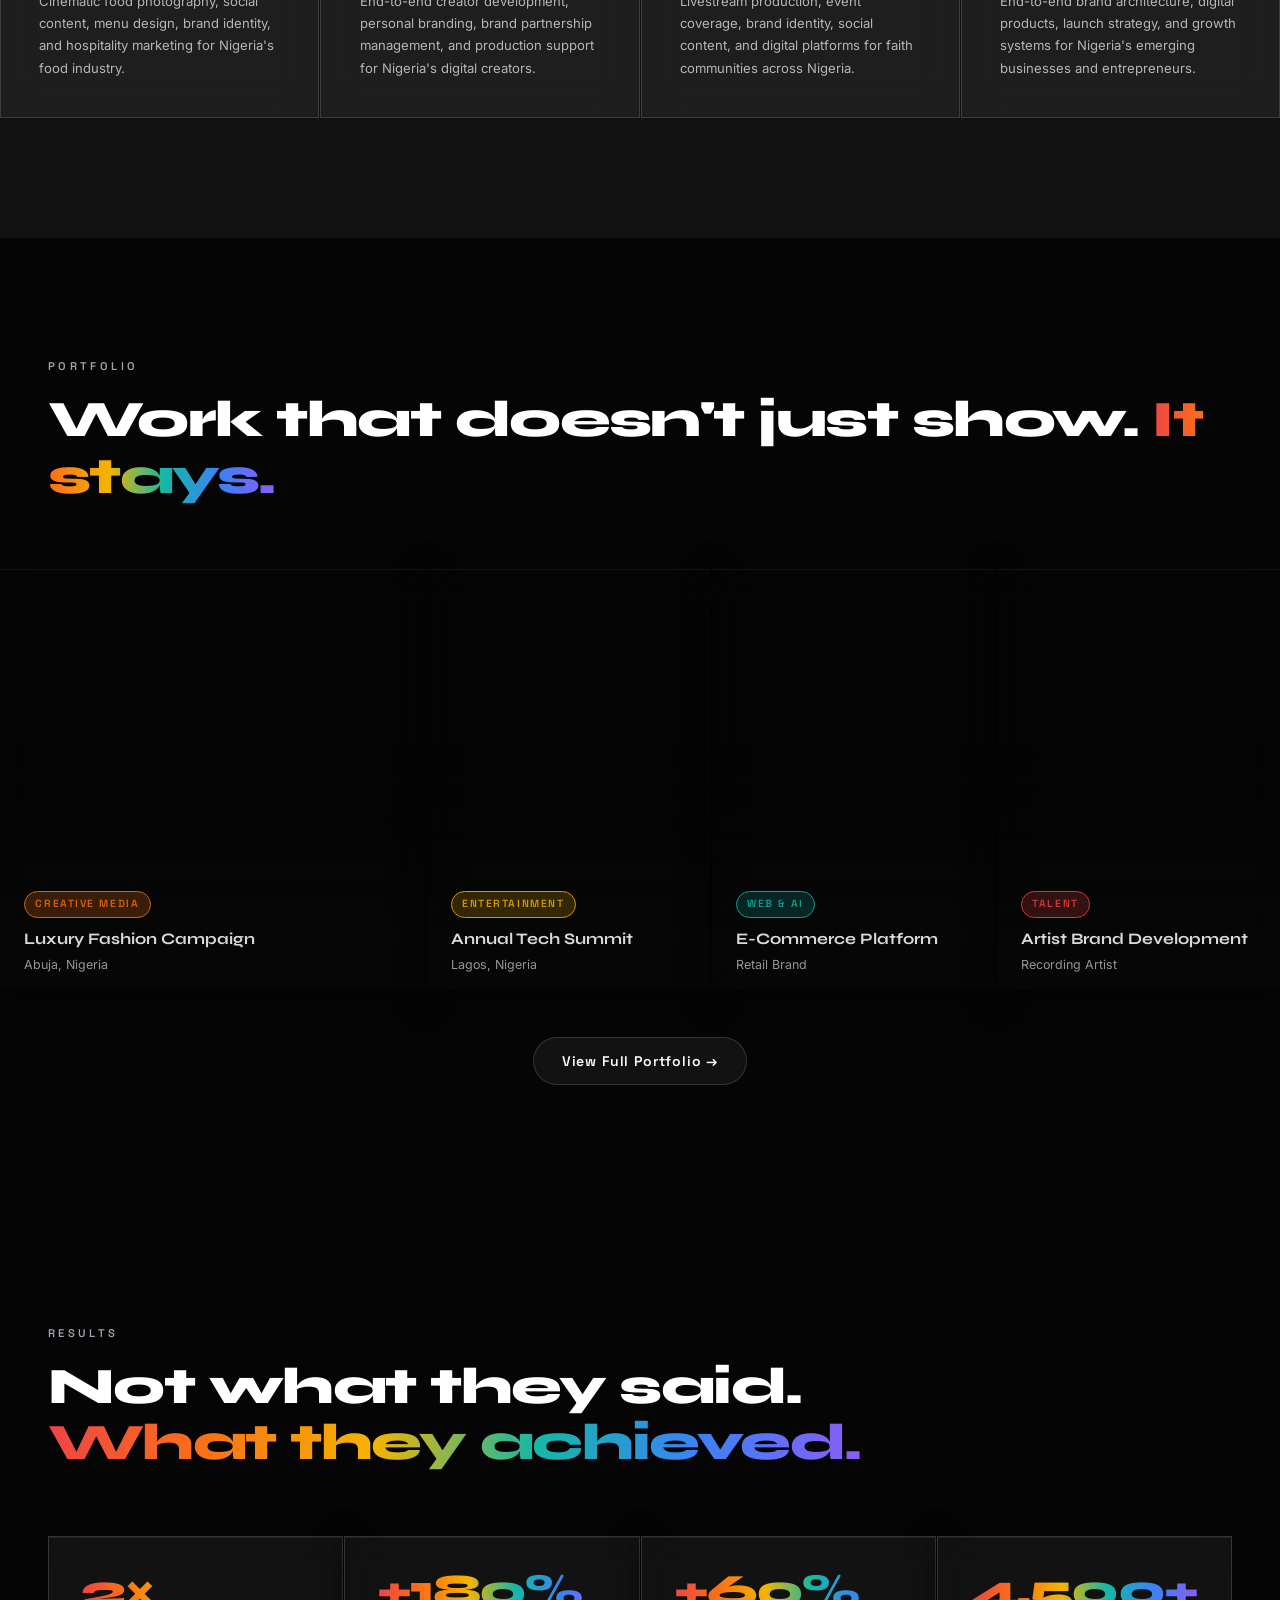
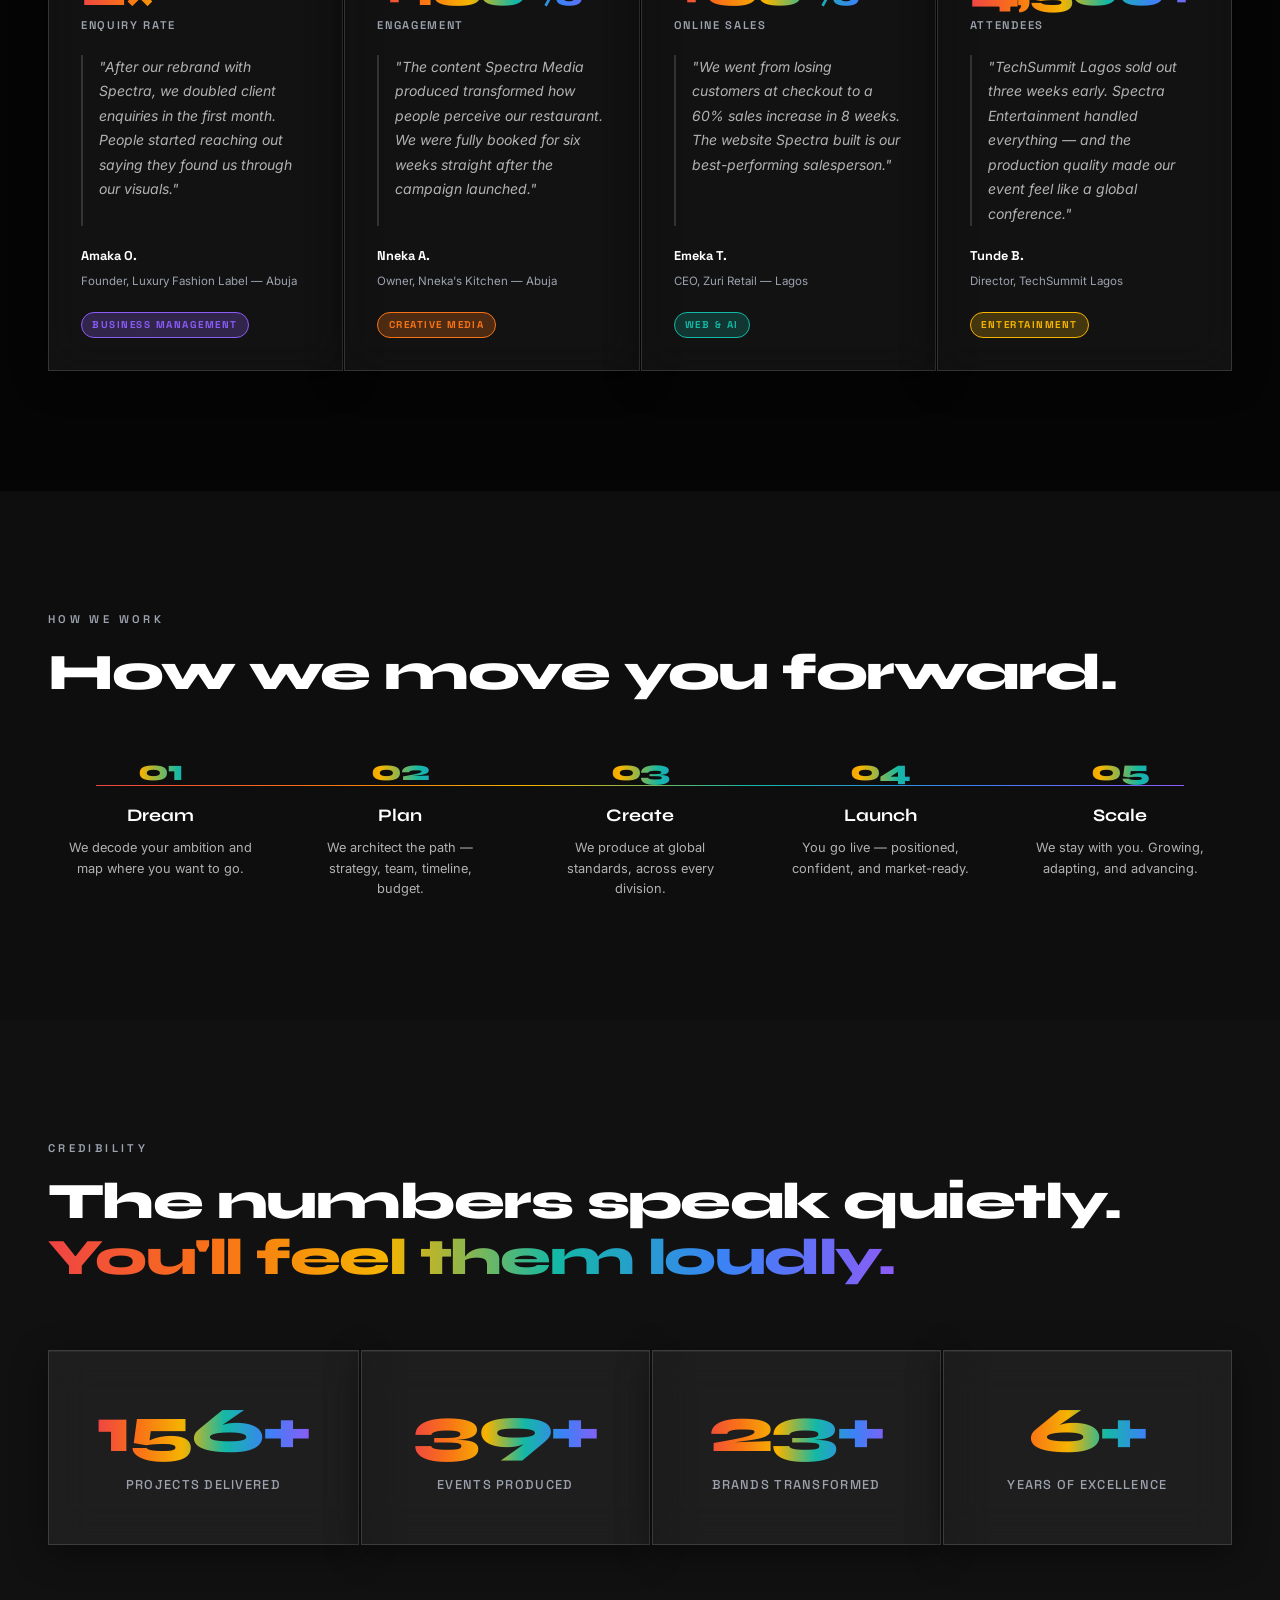
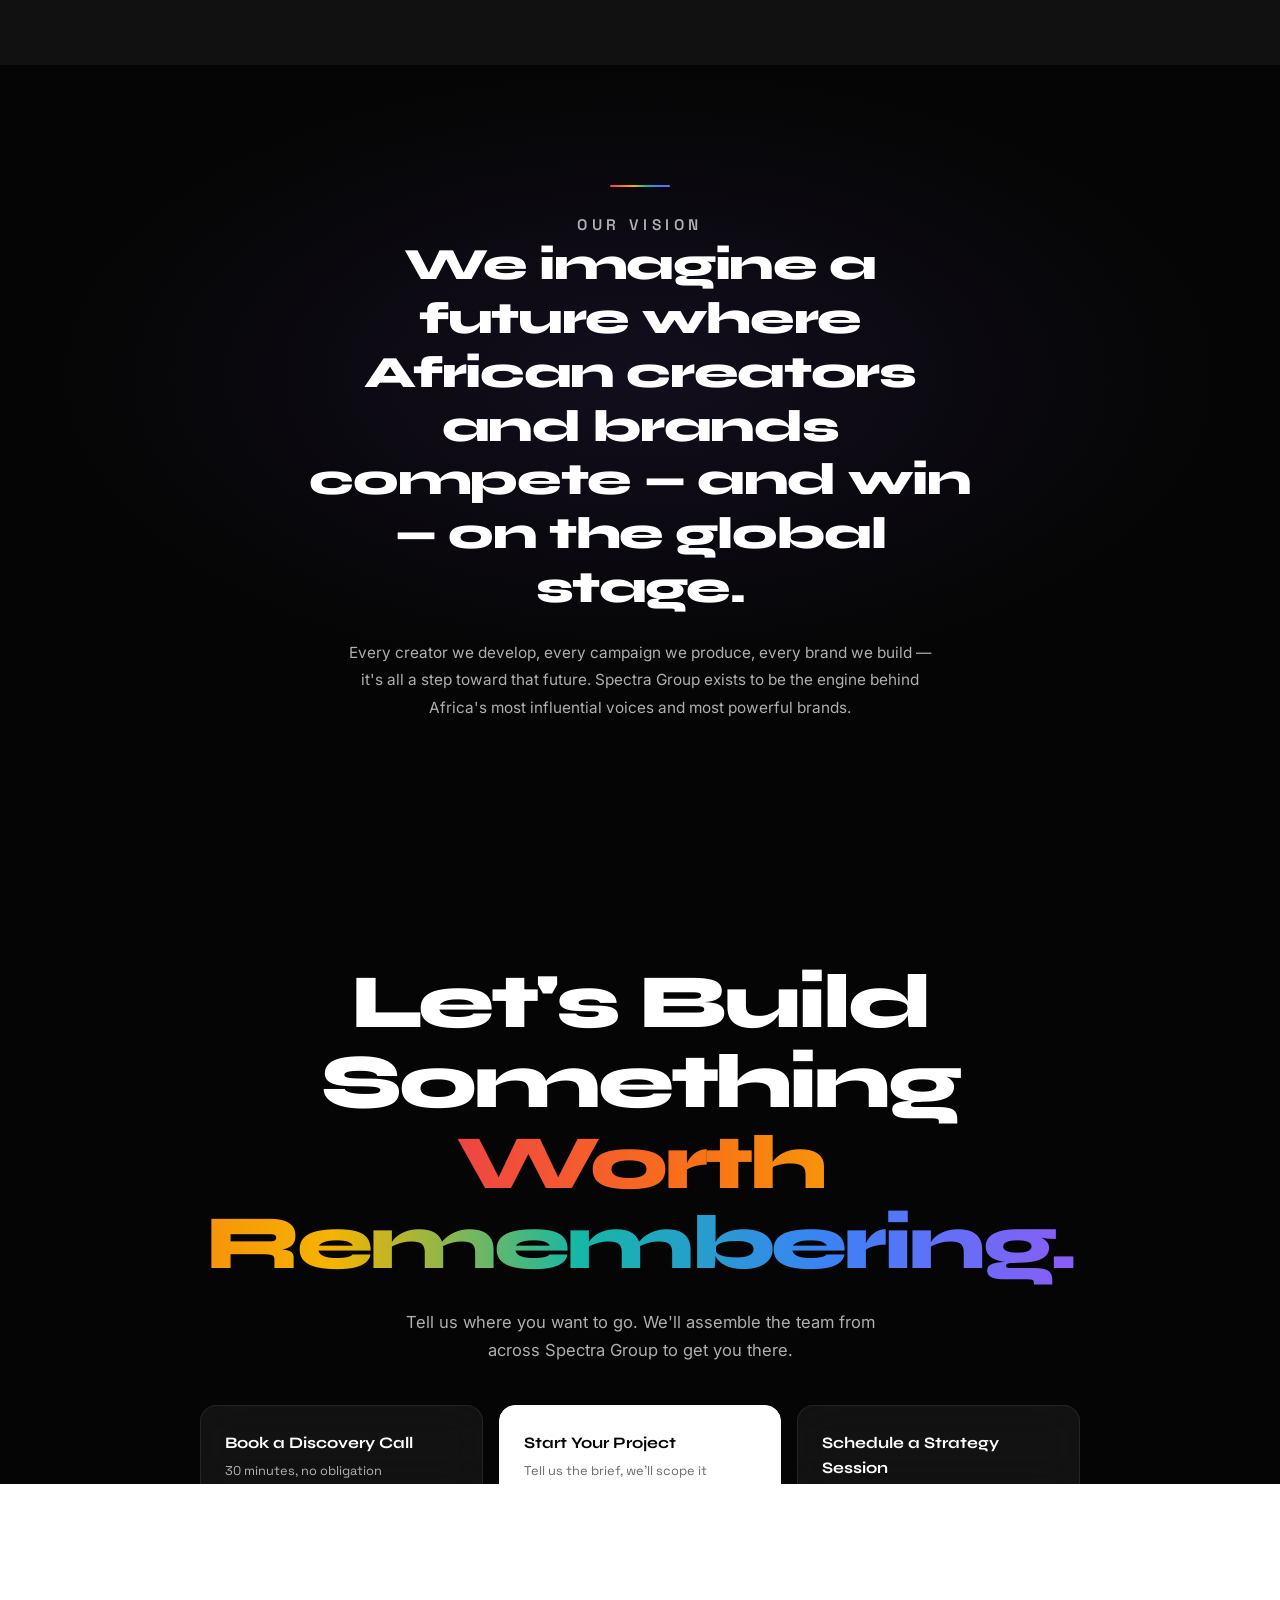
==== commit 4df5472c: "Remove avatar images from testimonials Removed avatar images from testimonials section." ====
--- a/index.html
+++ b/index.html
@@ -708,7 +708,6 @@
         </div>
         <blockquote>"After our rebrand with Spectra, we doubled client enquiries in the first month. People started reaching out saying they found us through our visuals."</blockquote>
         <div class="testi-author">
-          <div class="testi-avatar" style="background-image:url('https://images.unsplash.com/photo-1531746020798-e6953c6e8e04?w=100&q=80')"></div>
           <div><strong>Amaka O.</strong><span>Founder, Luxury Fashion Label — Abuja</span></div>
         </div>
         <span class="testi-division-tag business-tag">Business Management</span>
@@ -720,7 +719,6 @@
         </div>
         <blockquote>"The content Spectra Media produced transformed how people perceive our restaurant. We were fully booked for six weeks straight after the campaign launched."</blockquote>
         <div class="testi-author">
-          <div class="testi-avatar" style="background-image:url('https://images.unsplash.com/photo-1566753323558-f4e0952af115?w=100&q=80')"></div>
           <div><strong>Nneka A.</strong><span>Owner, Nneka's Kitchen — Abuja</span></div>
         </div>
         <span class="testi-division-tag media-tag">Creative Media</span>
@@ -732,7 +730,6 @@
         </div>
         <blockquote>"We went from losing customers at checkout to a 60% sales increase in 8 weeks. The website Spectra built is our best-performing salesperson."</blockquote>
         <div class="testi-author">
-          <div class="testi-avatar" style="background-image:url('https://images.unsplash.com/photo-1507003211169-0a1dd7228f2d?w=100&q=80')"></div>
           <div><strong>Emeka T.</strong><span>CEO, Zuri Retail — Lagos</span></div>
         </div>
         <span class="testi-division-tag web-tag">Web & AI</span>
@@ -744,7 +741,6 @@
         </div>
         <blockquote>"TechSummit Lagos sold out three weeks early. Spectra Entertainment handled everything — and the production quality made our event feel like a global conference."</blockquote>
         <div class="testi-author">
-          <div class="testi-avatar" style="background-image:url('https://images.unsplash.com/photo-1573497019940-1c28c88b4f3e?w=100&q=80')"></div>
           <div><strong>Tunde B.</strong><span>Director, TechSummit Lagos</span></div>
         </div>
         <span class="testi-division-tag events-tag">Entertainment</span>
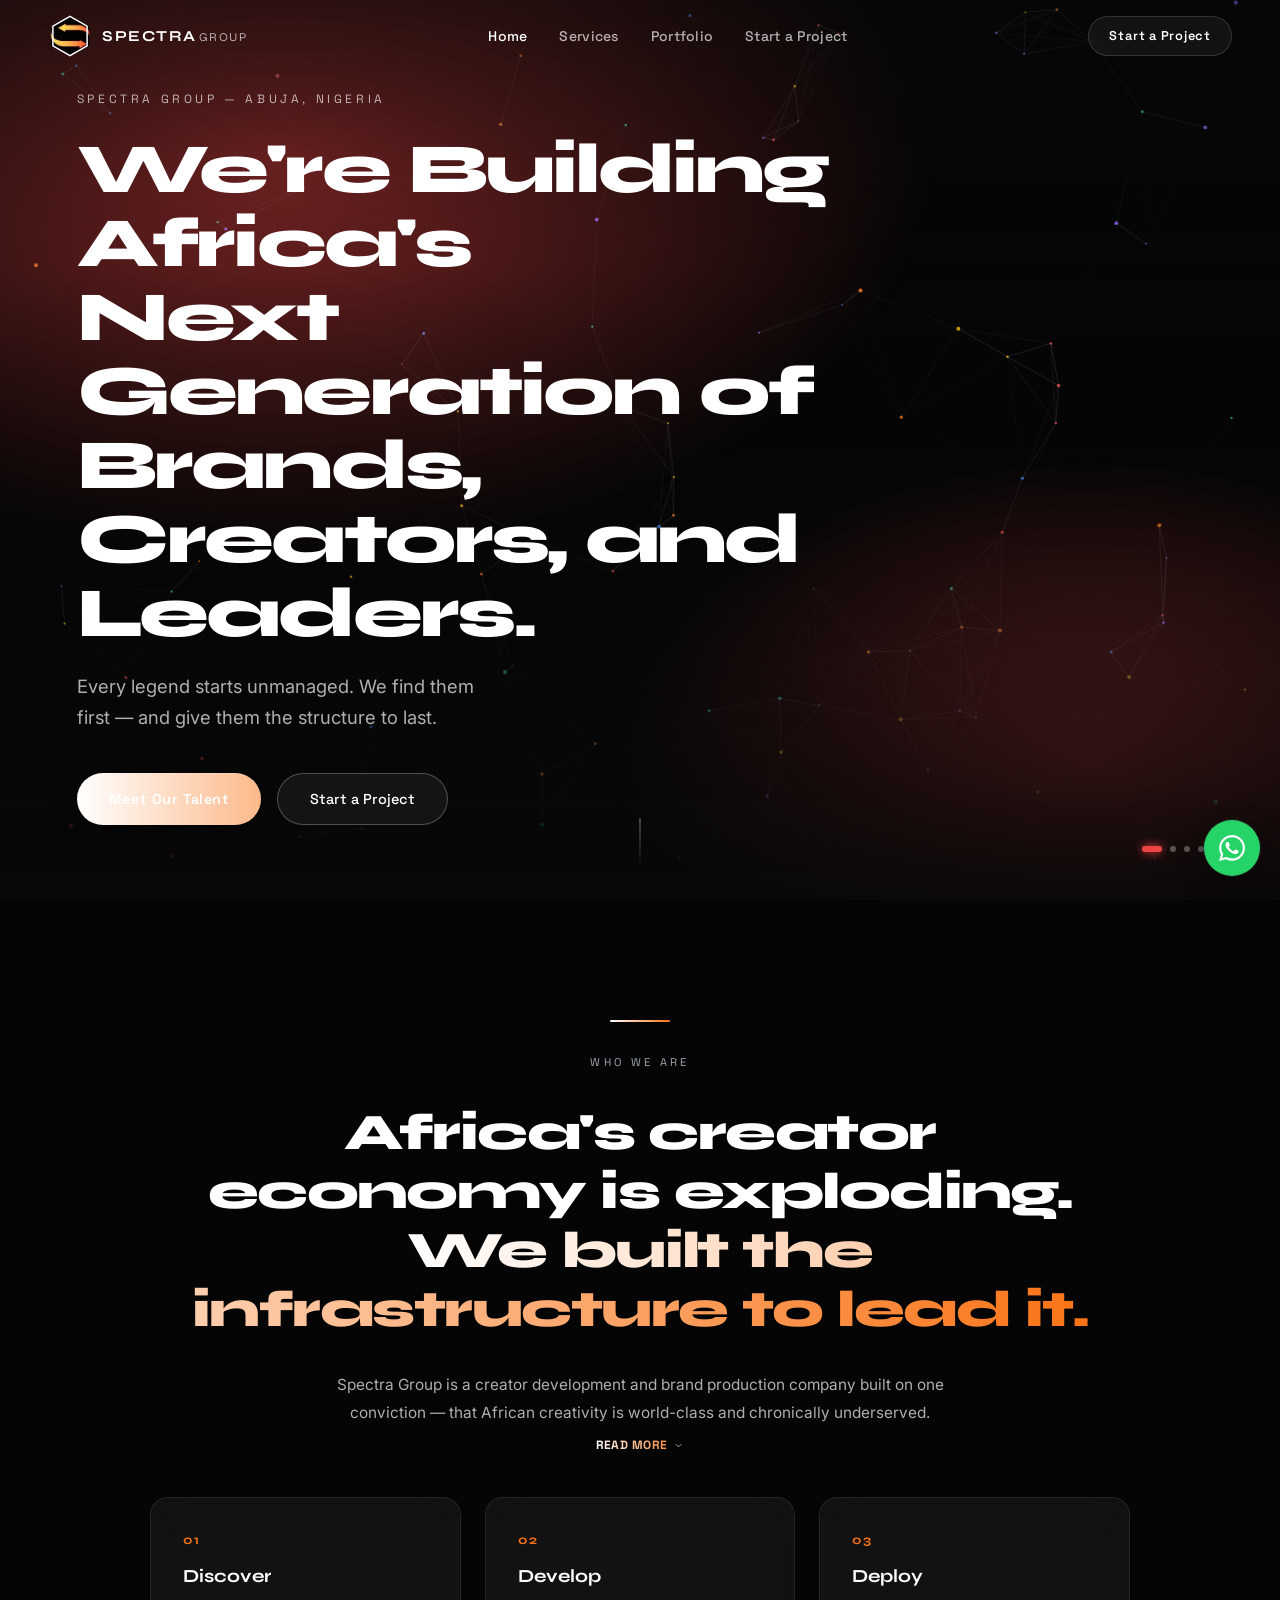
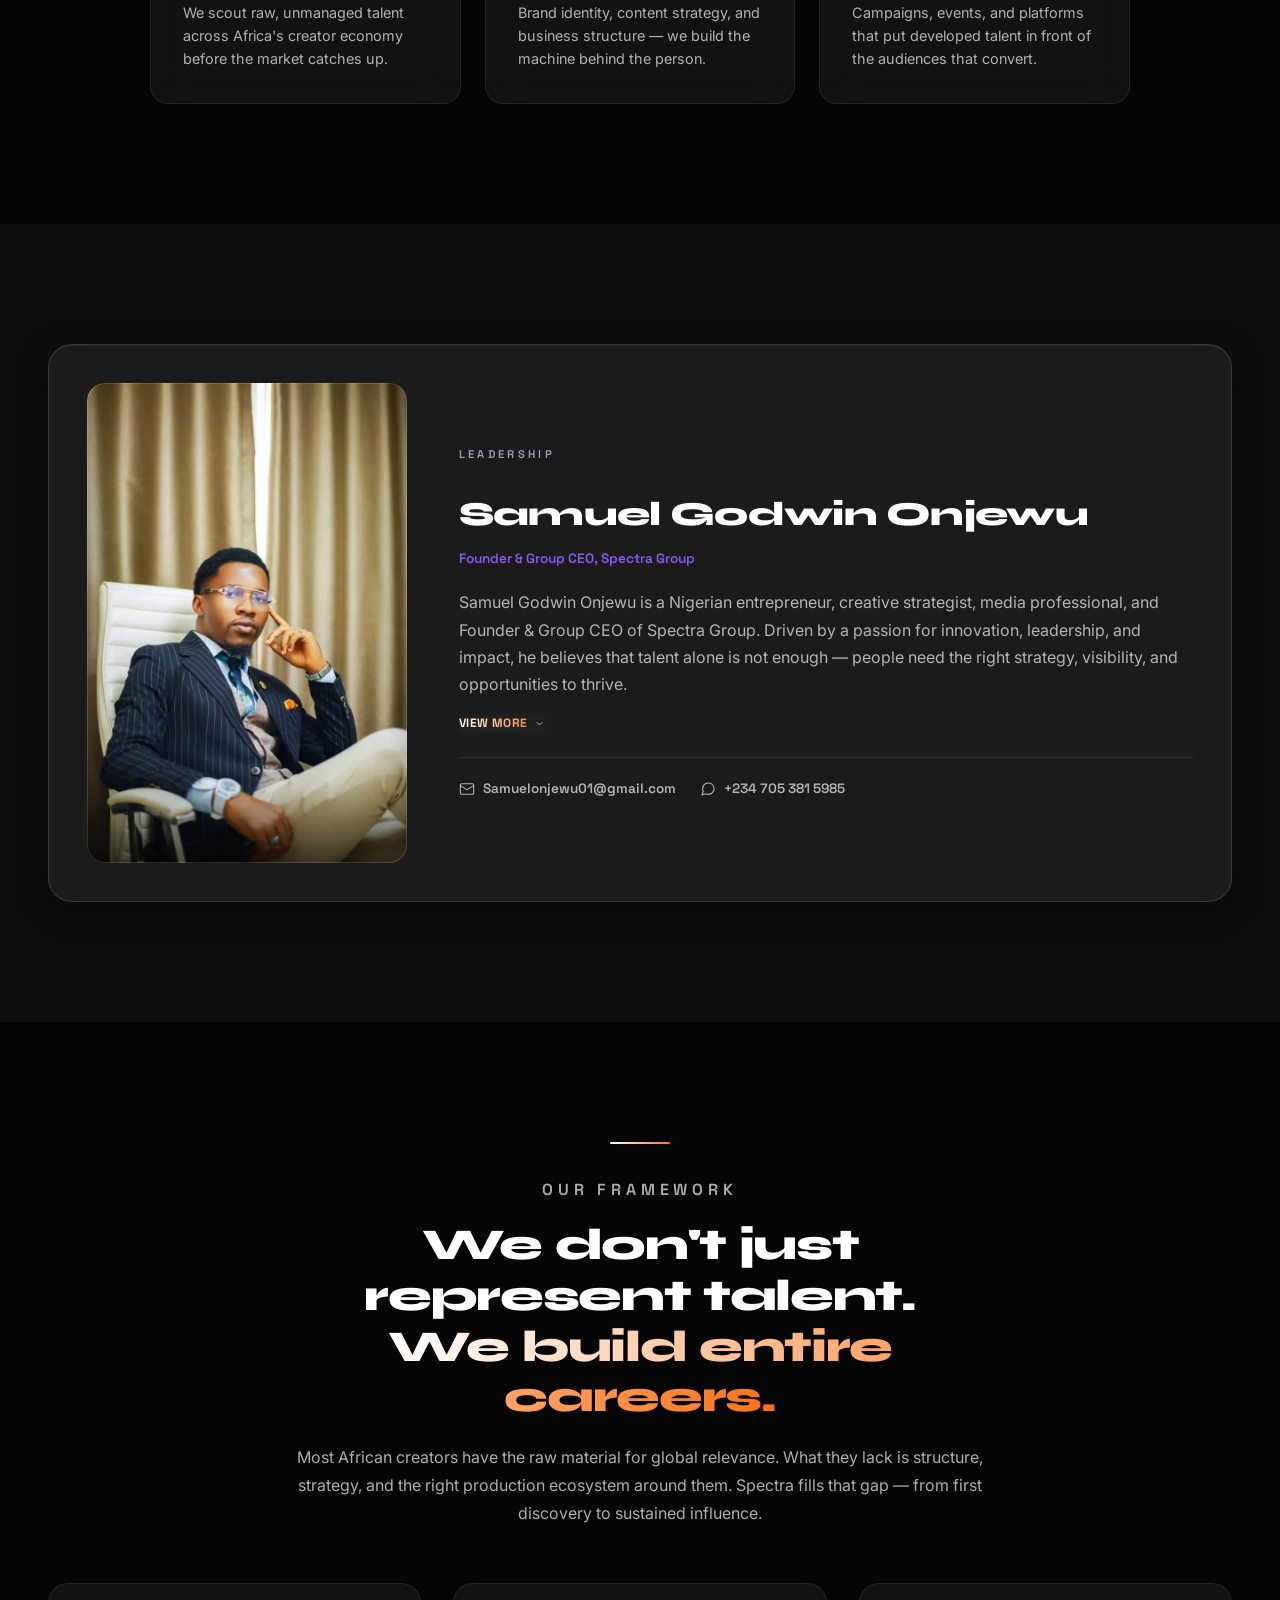
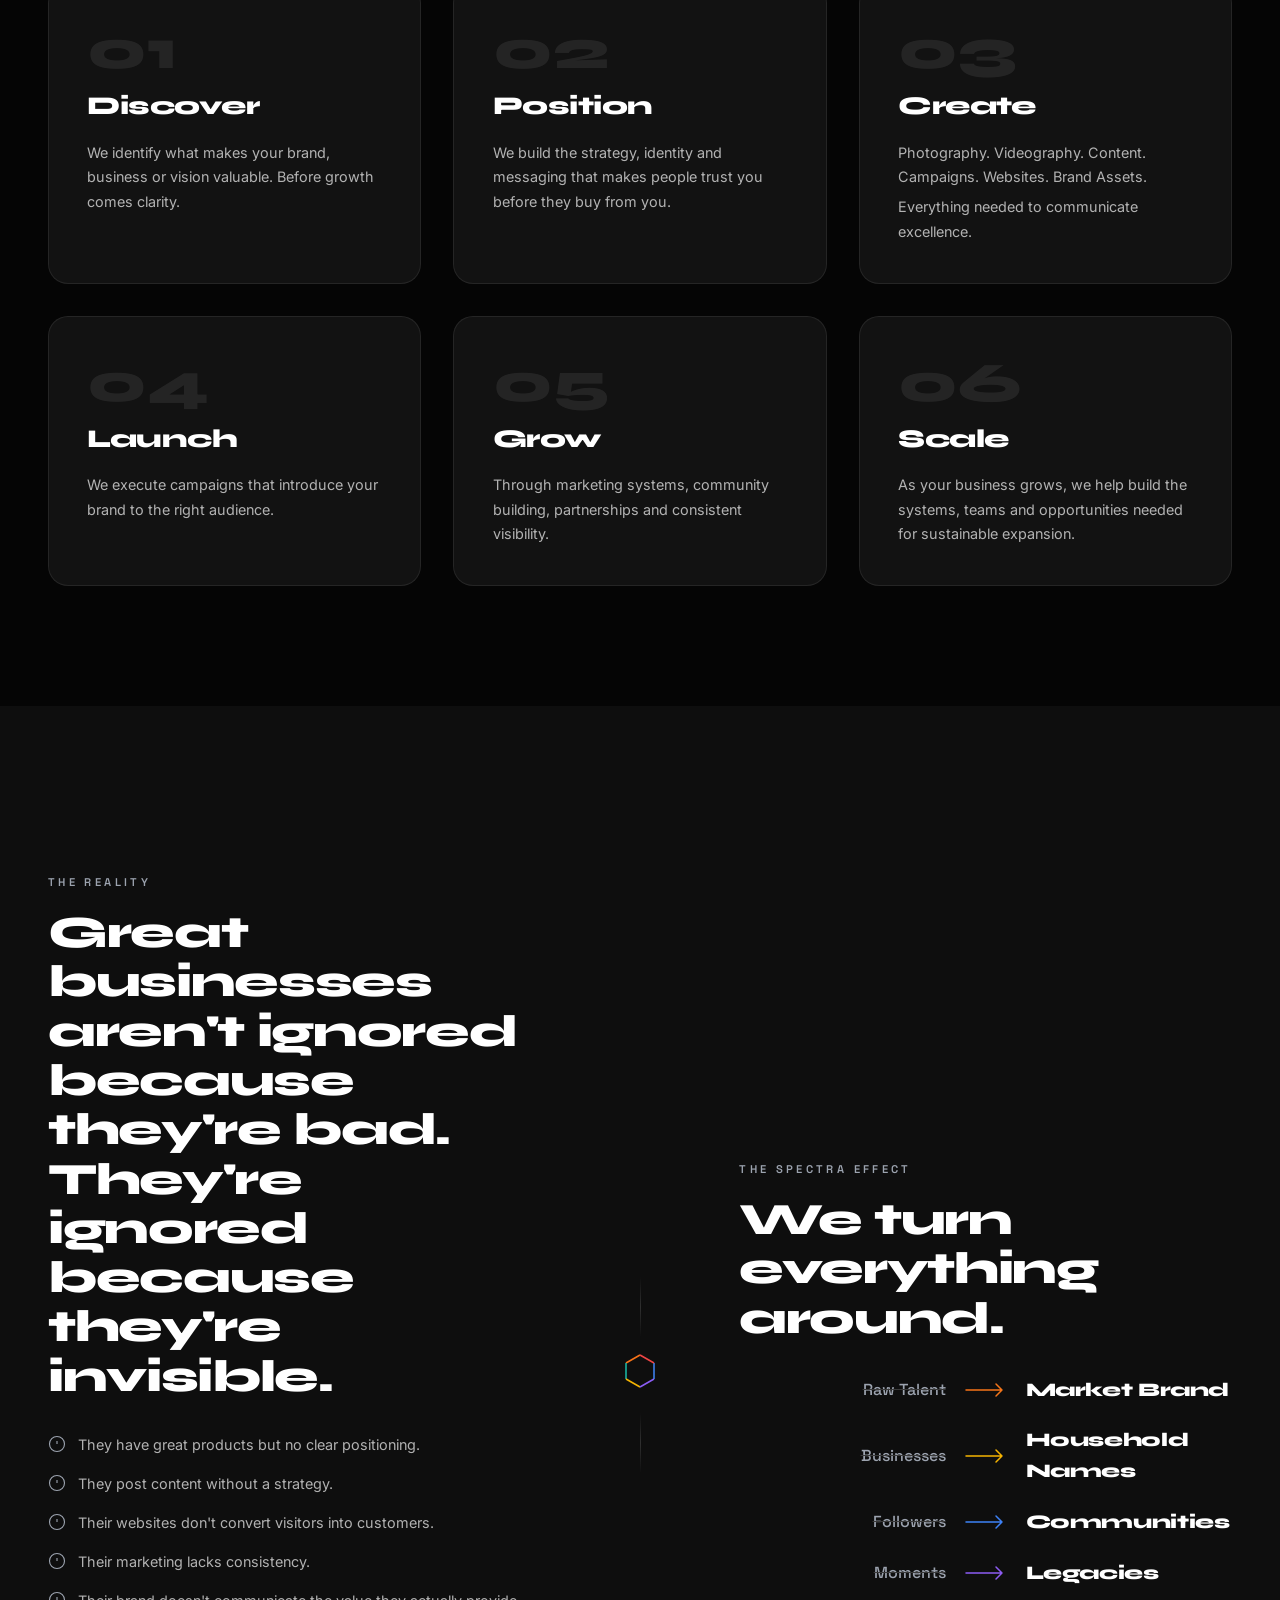
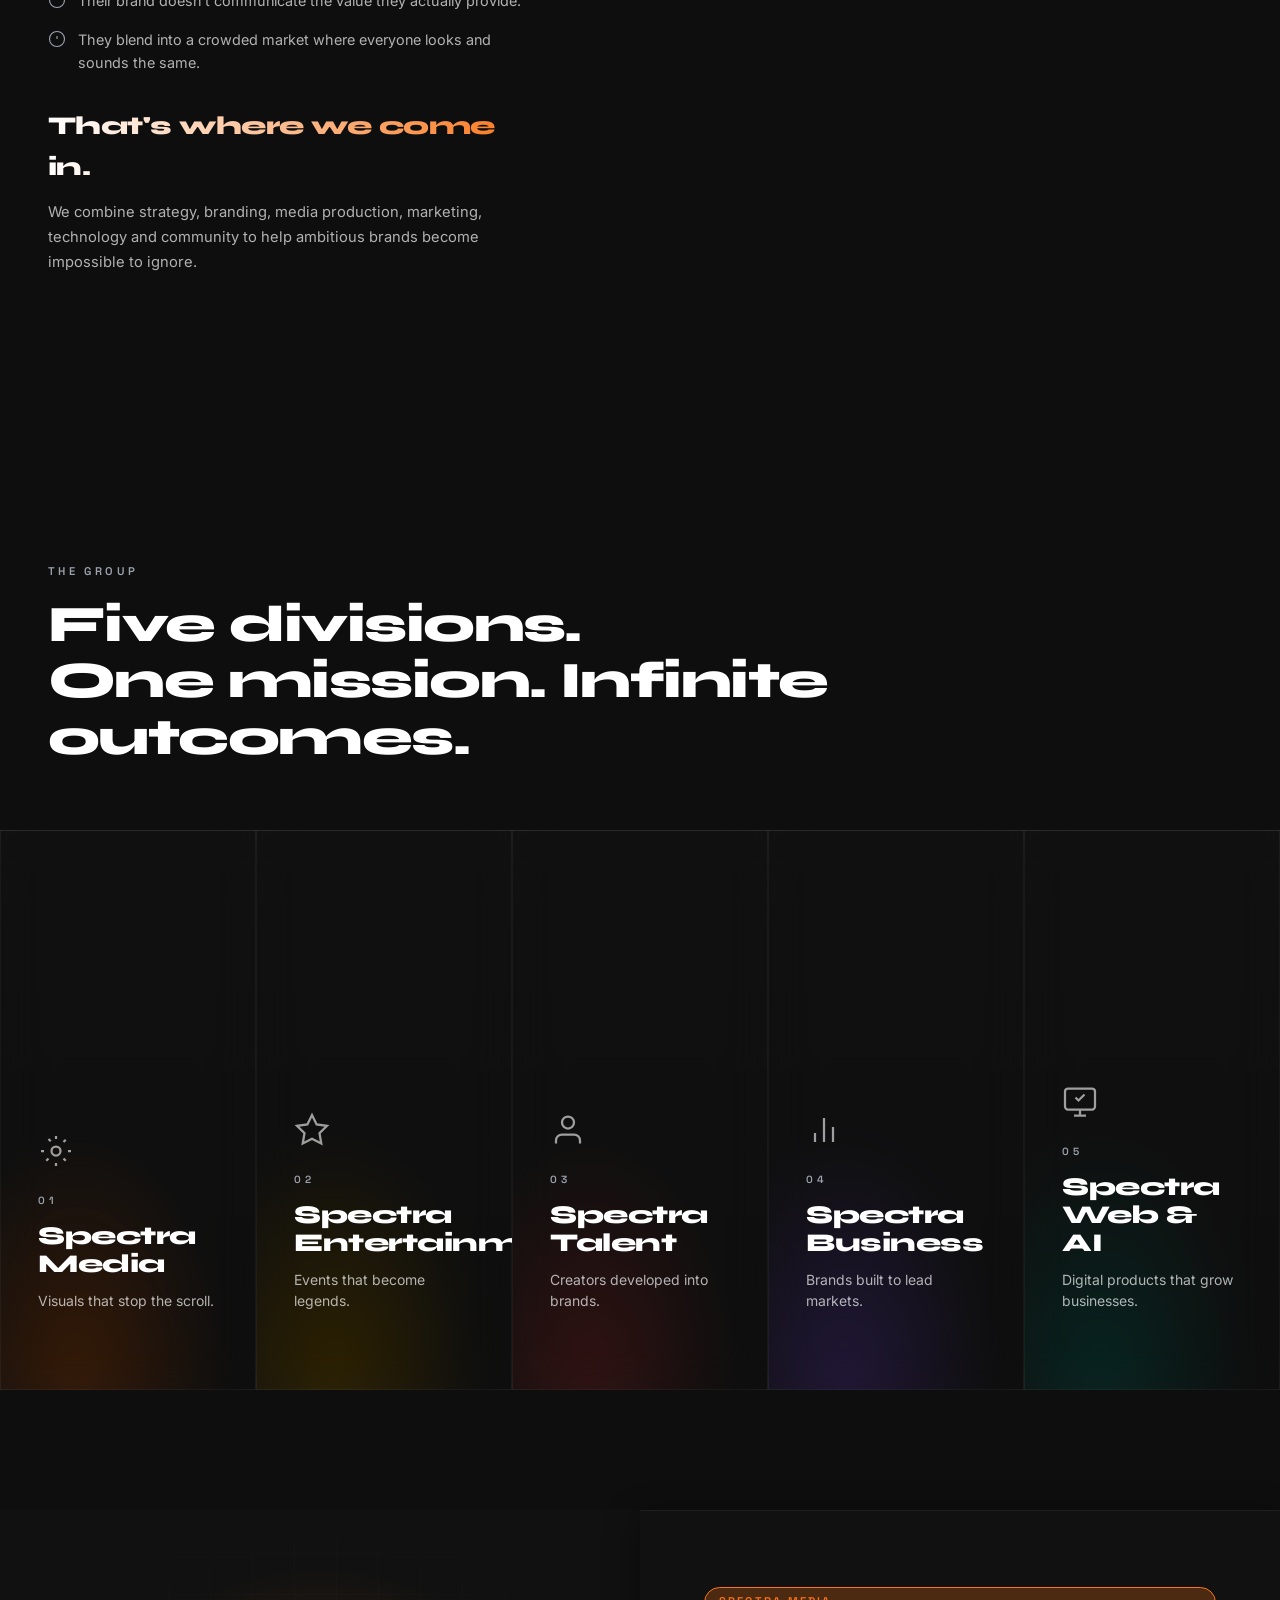
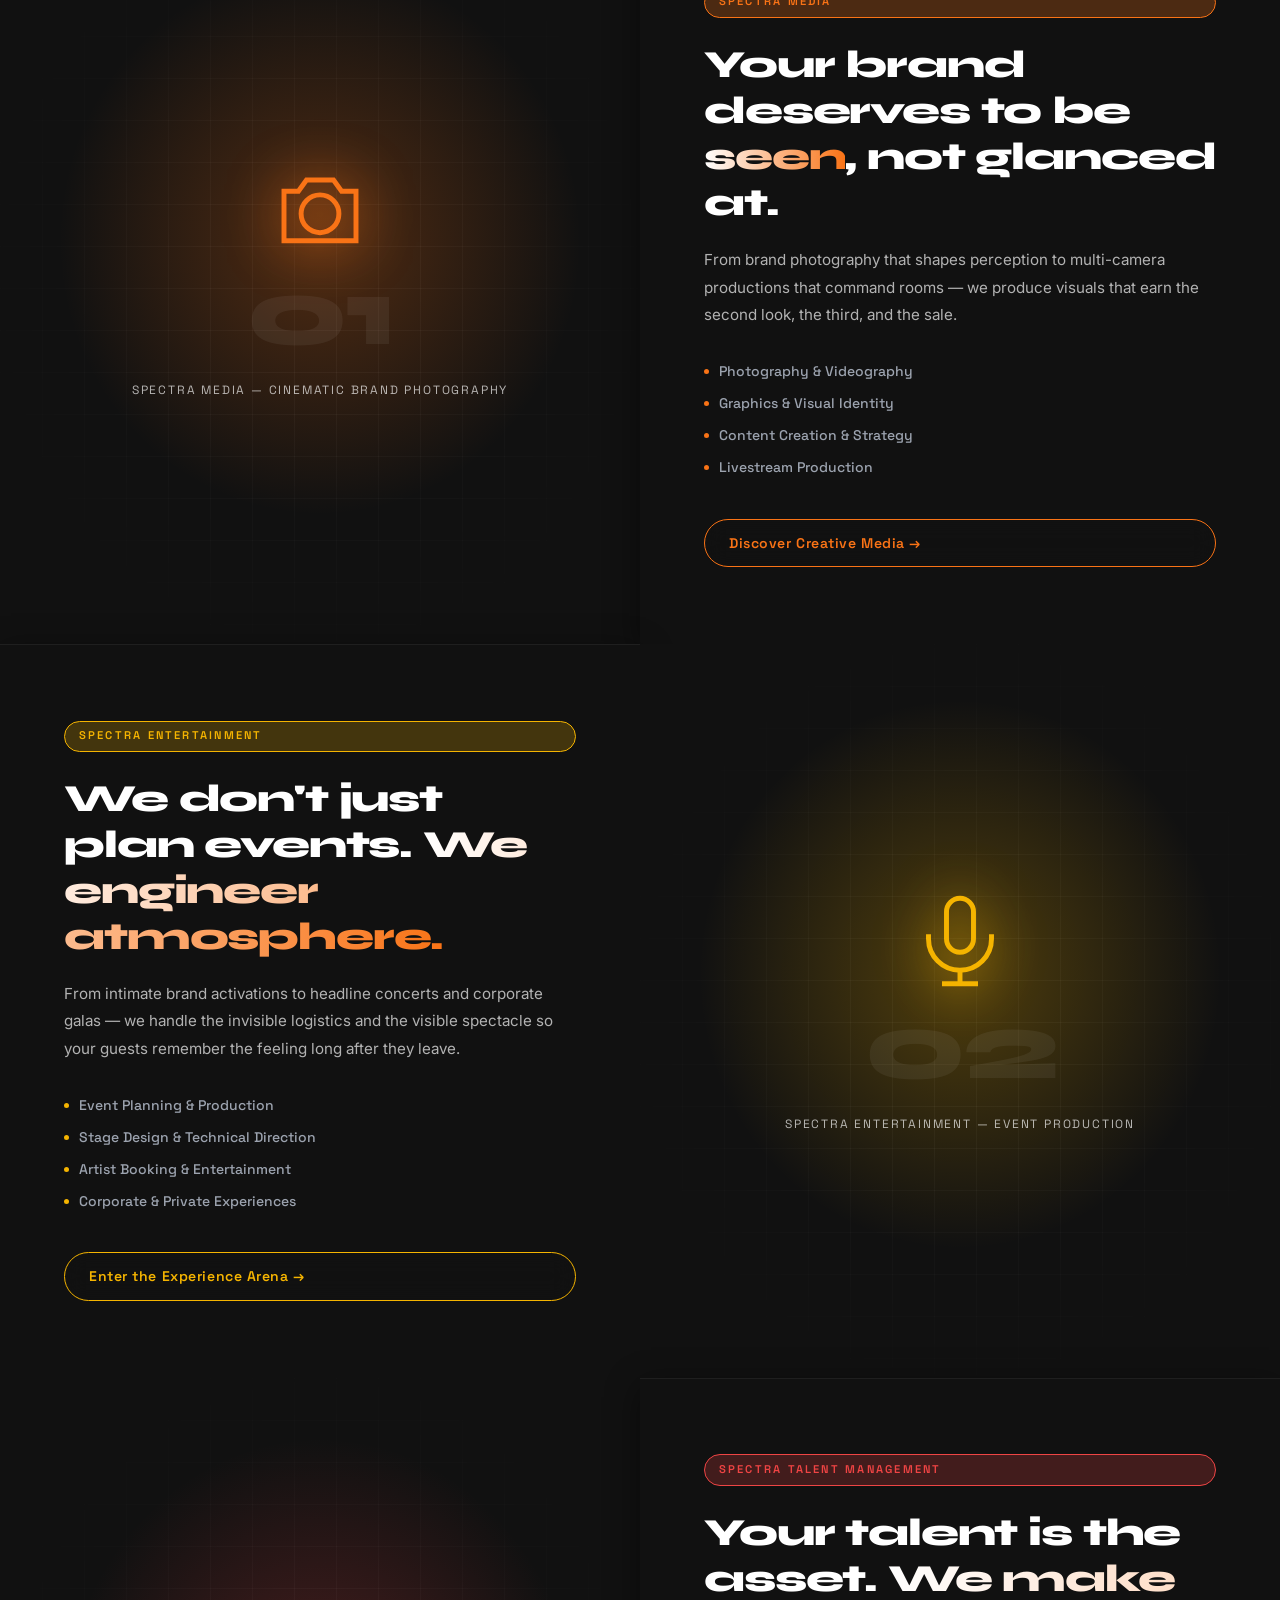
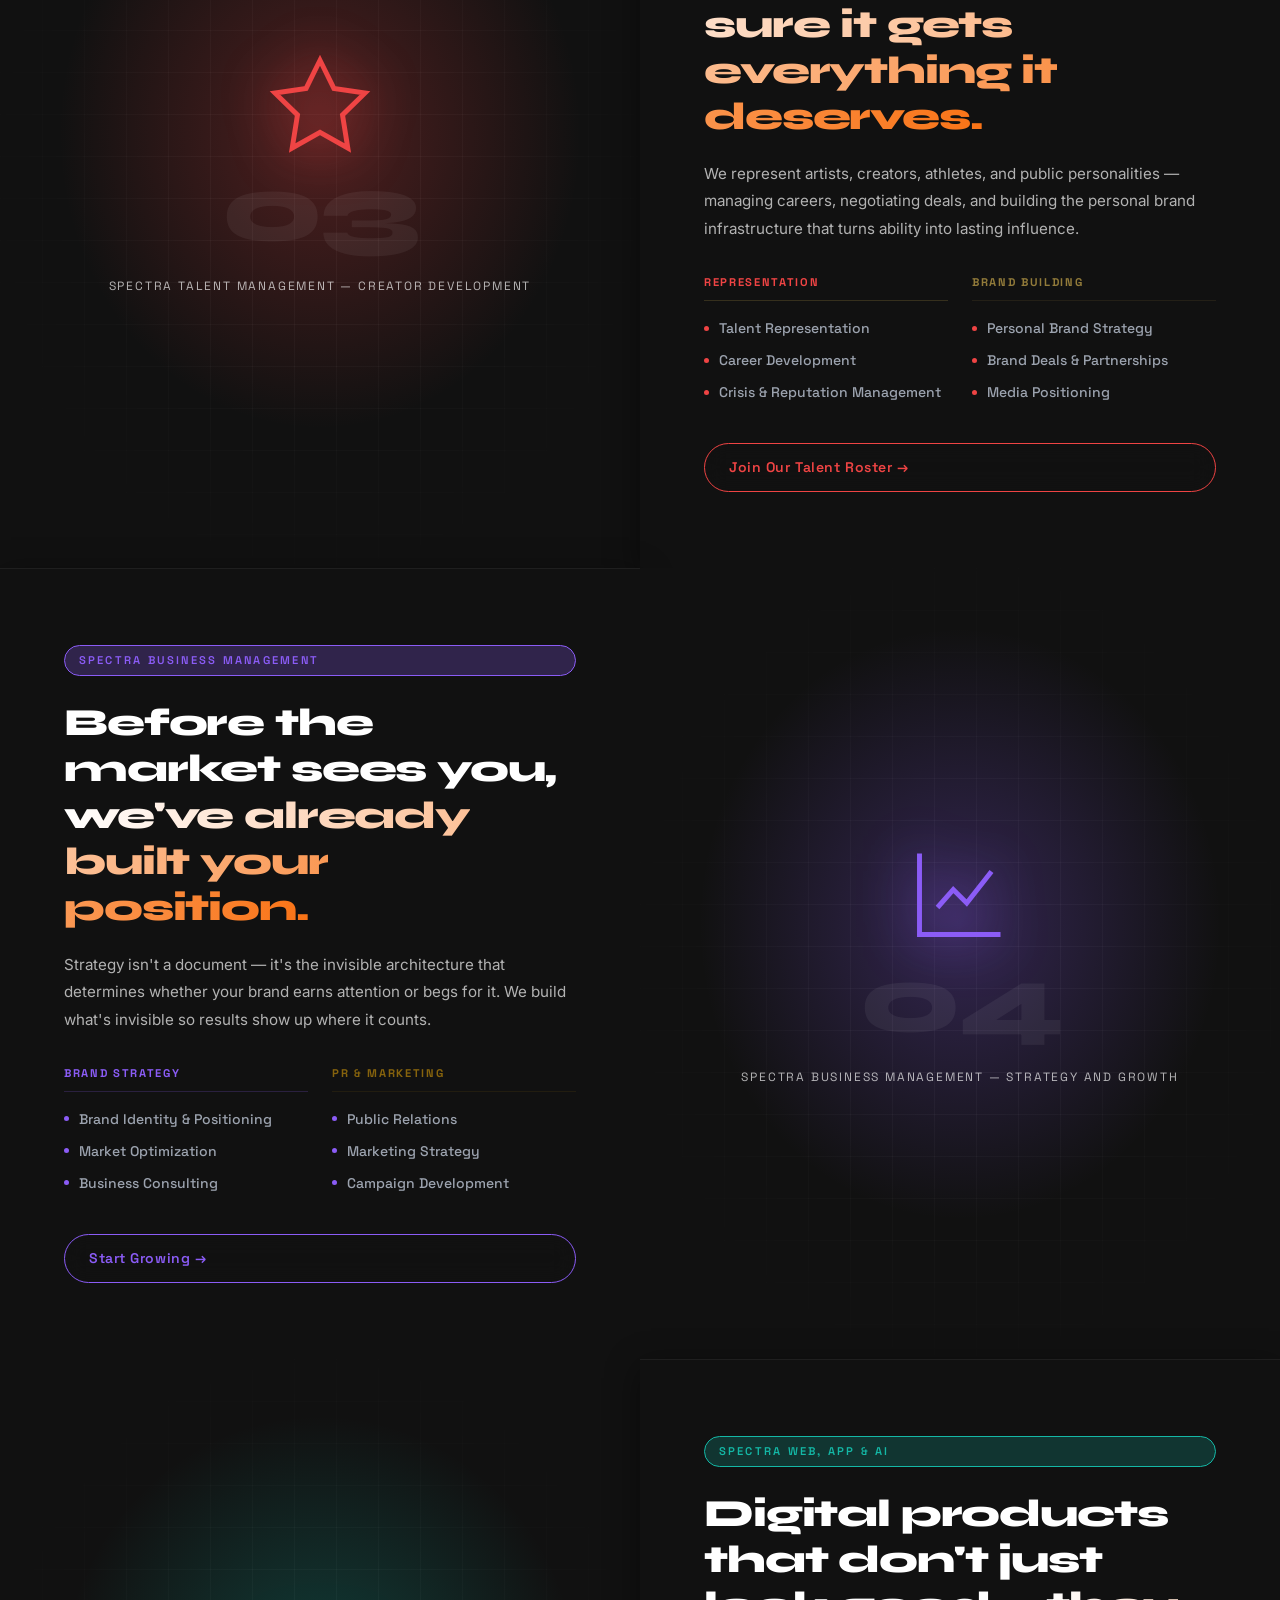
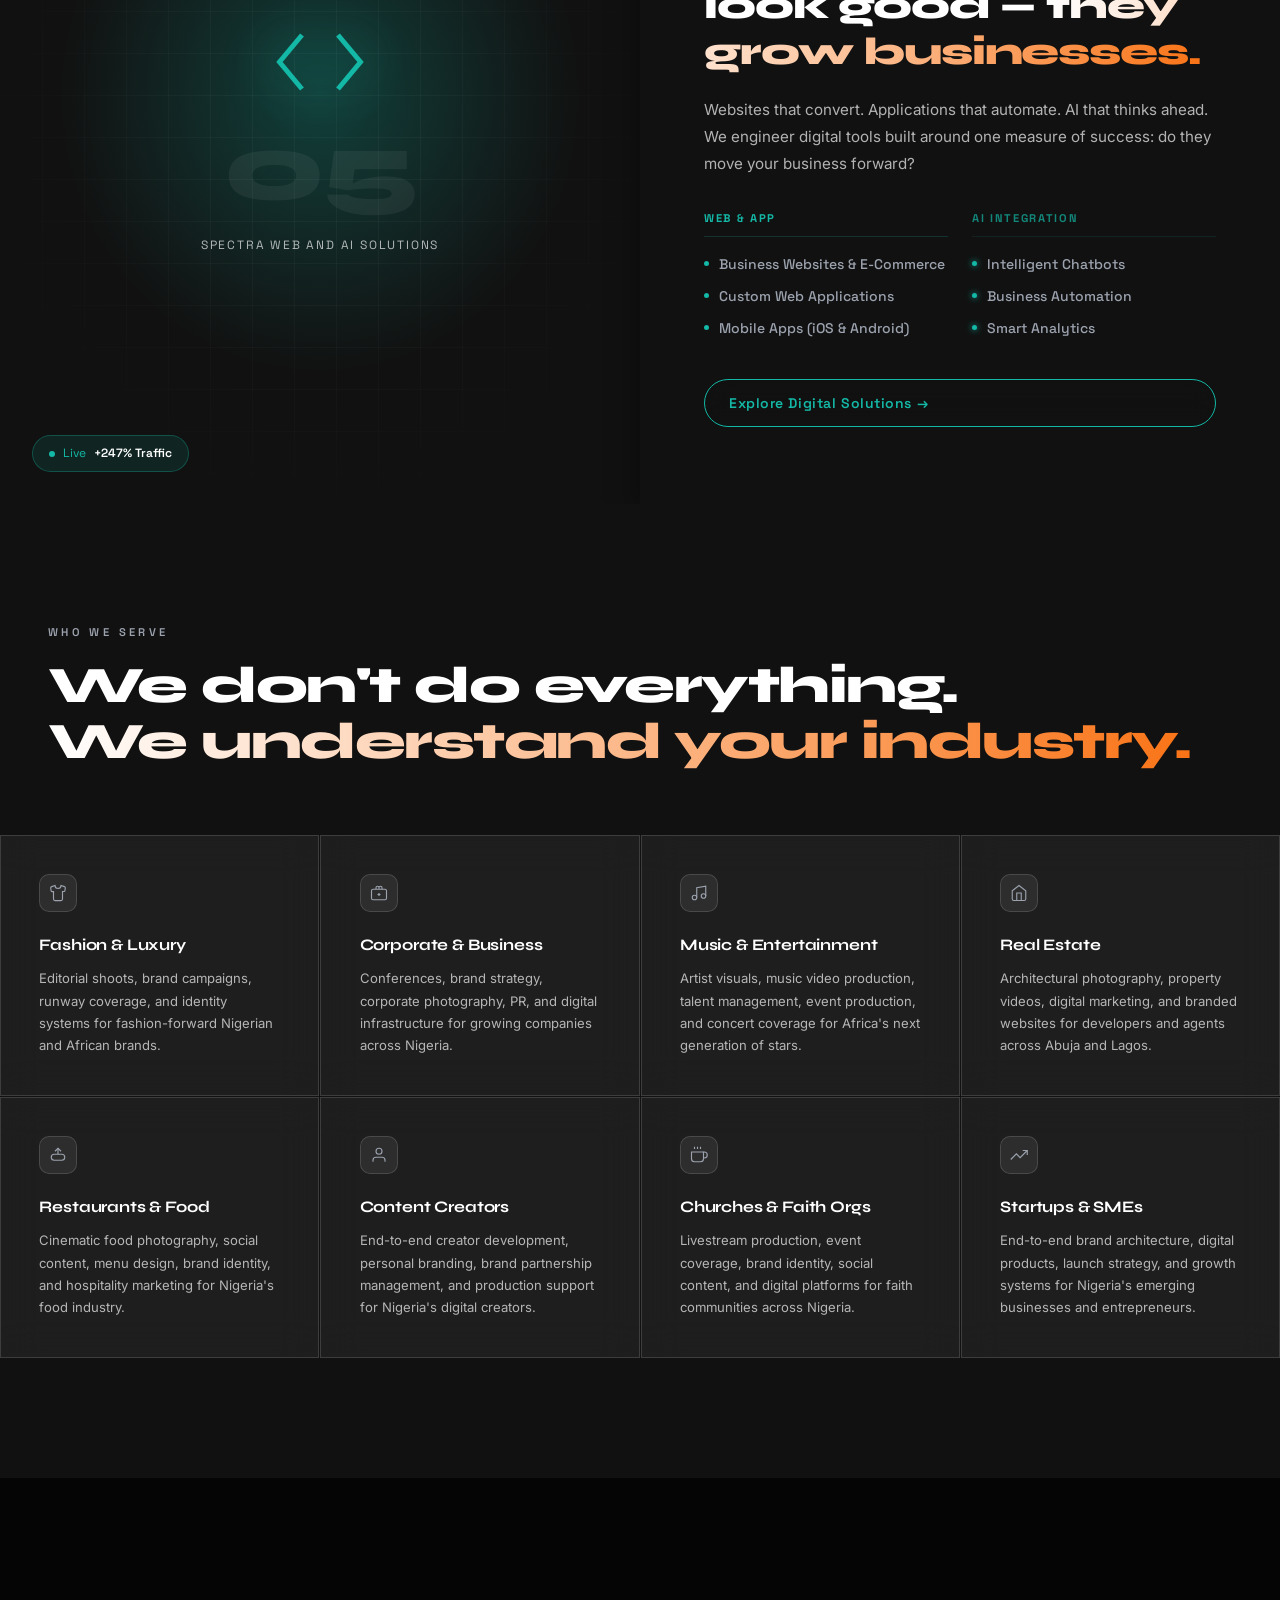
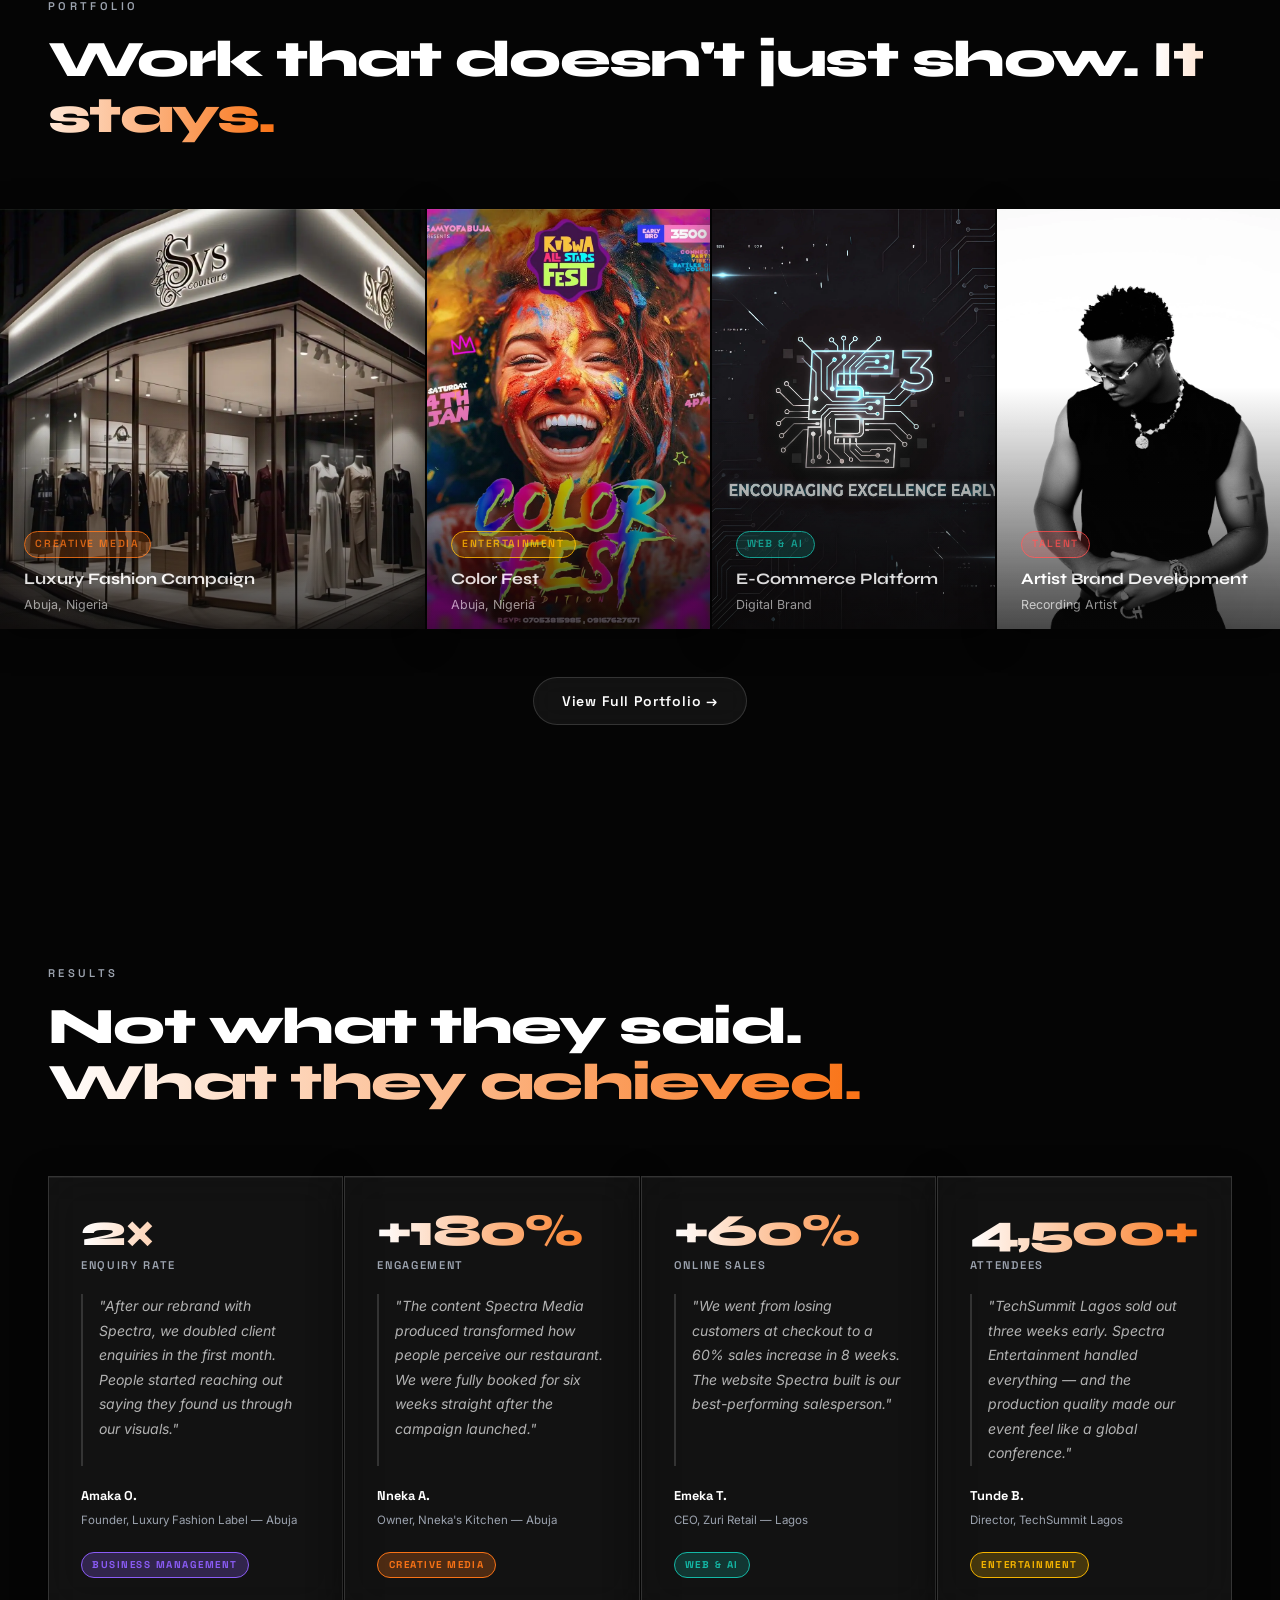
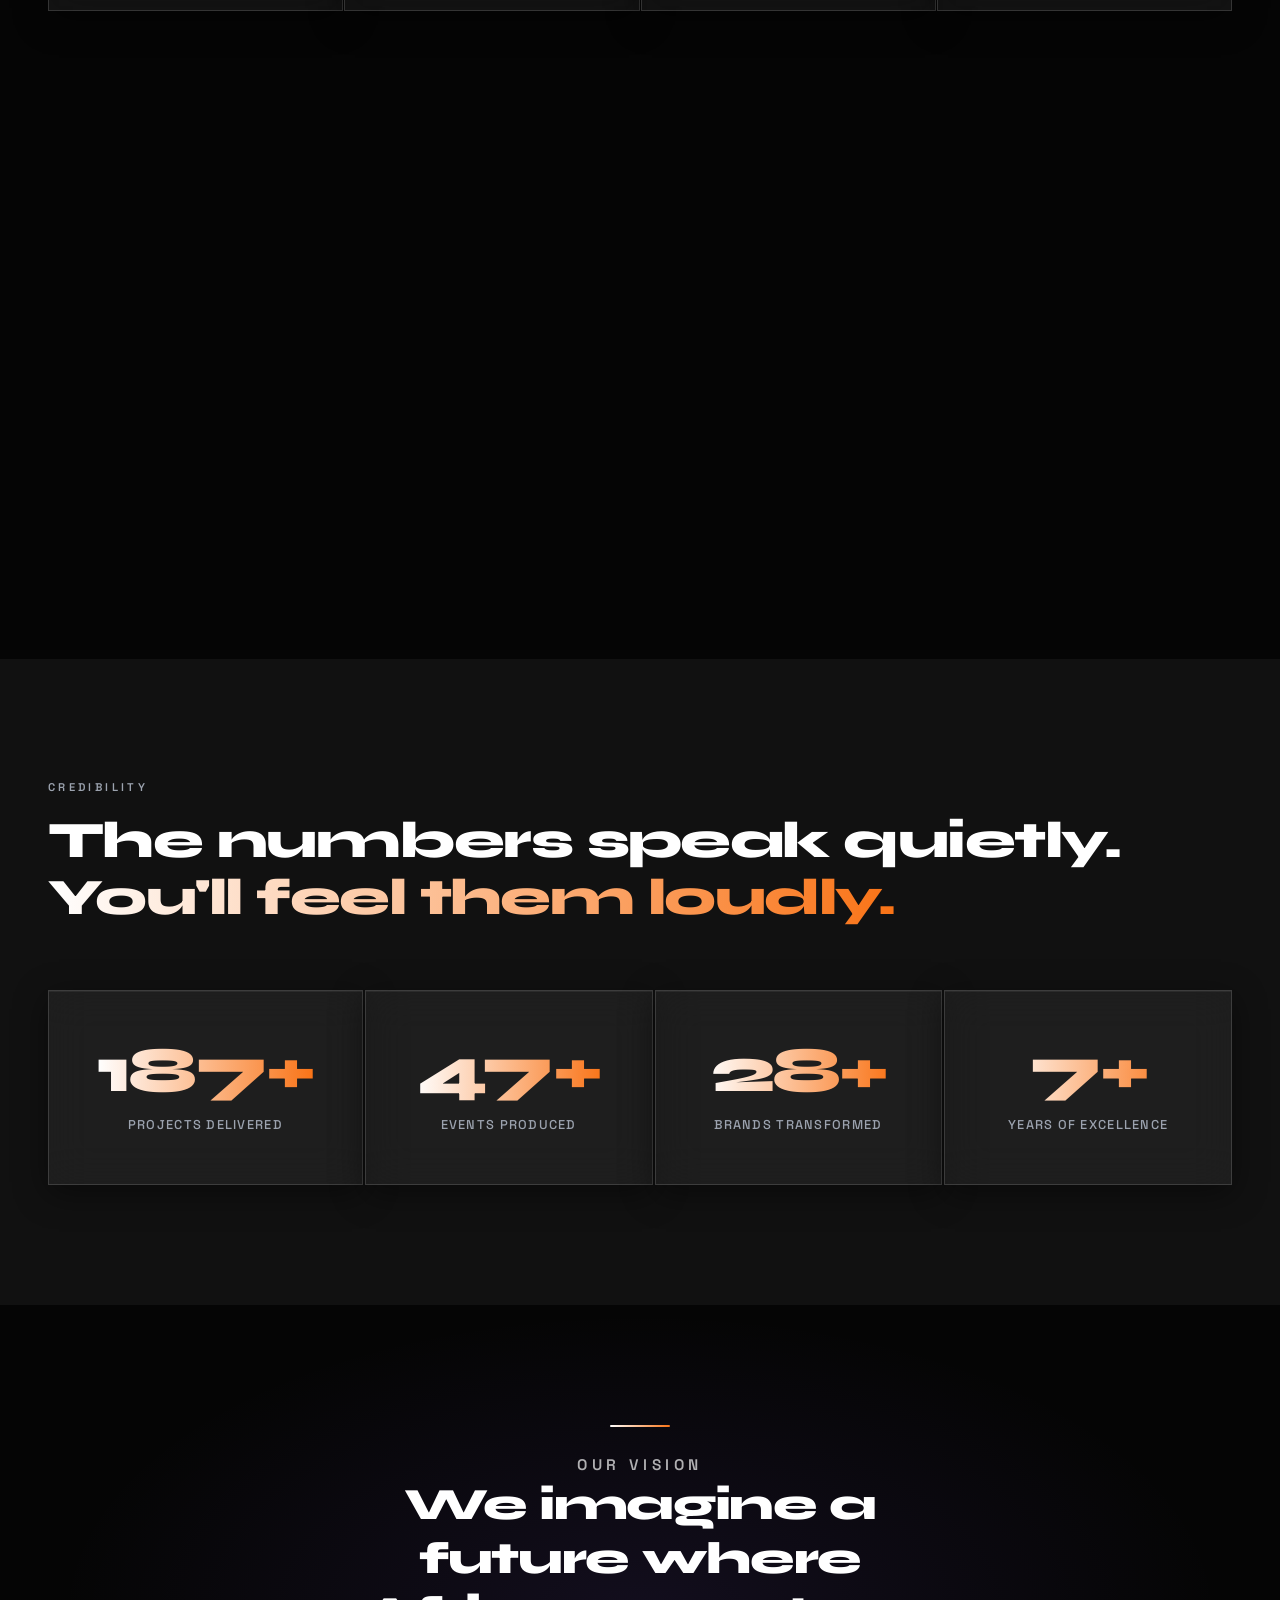
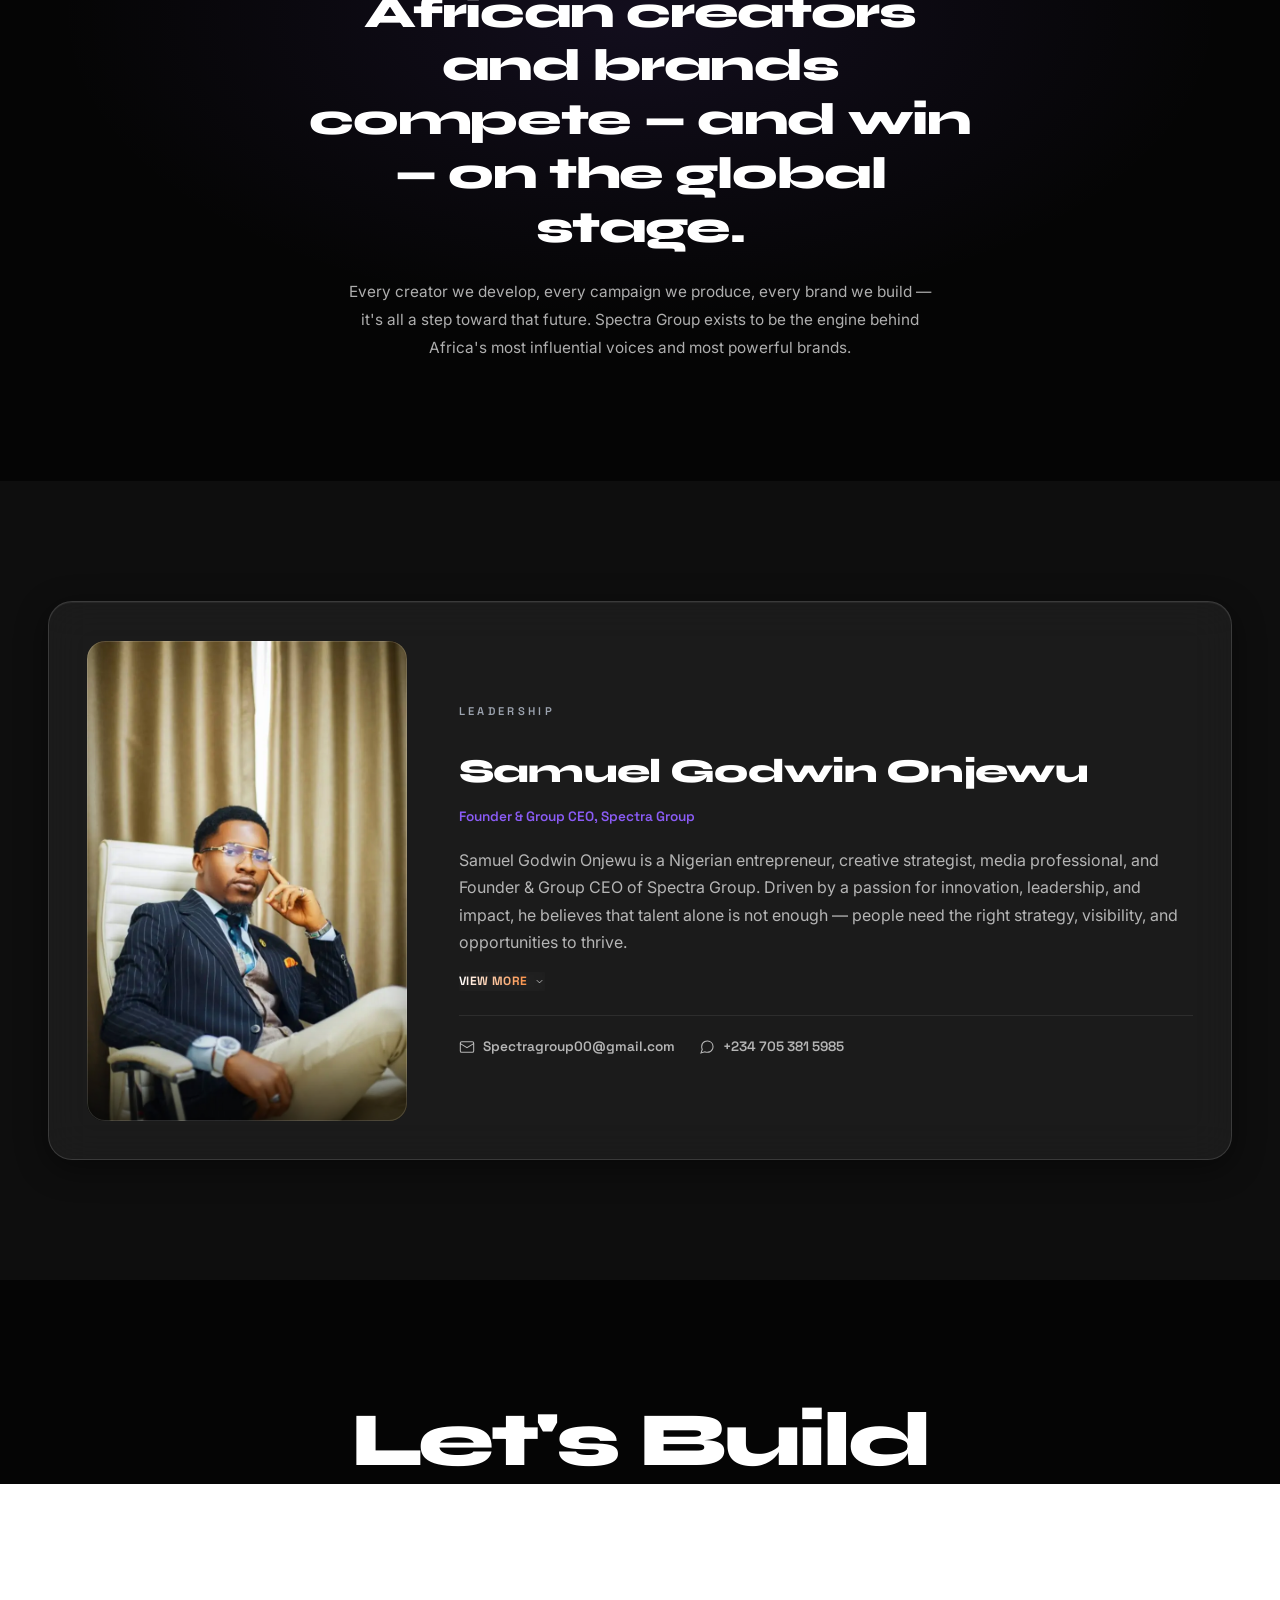
==== commit 91d1f565: "Add working webpage files" ====
--- a/index.html
+++ b/index.html
@@ -7,30 +7,39 @@
   <meta name="description" content="Spectra Group discovers, develops, and manages Africa's most compelling creators while producing premium campaigns for brands that want to move markets. Based in Abuja." />
   <link rel="preconnect" href="https://fonts.googleapis.com" />
   <link rel="preconnect" href="https://fonts.gstatic.com" crossorigin />
-  <link rel="preconnect" href="https://images.unsplash.com" />
-  <link rel="dns-prefetch" href="https://images.unsplash.com" />
-  <link rel="preload" as="image" href="https://images.unsplash.com/photo-1598488035139-bdbb2231ce04?w=1200&q=75" fetchpriority="high" />
   <link href="https://fonts.googleapis.com/css2?family=Syne:wght@400;500;600;700;800&family=Inter:wght@300;400;500;600&family=Space+Grotesk:wght@300;400;500;600;700&display=swap" rel="stylesheet" media="print" onload="this.media='all'" />
   <noscript><link href="https://fonts.googleapis.com/css2?family=Syne:wght@400;500;600;700;800&family=Inter:wght@300;400;500;600&family=Space+Grotesk:wght@300;400;500;600;700&display=swap" rel="stylesheet" /></noscript>
   <link rel="stylesheet" href="styles.css" />
 </head>
 <body>
 
-  <!-- PRELOADER -->
+  <!-- PRELOADER / INTER-PAGE TRANSITION -->
   <div id="preloader">
     <div class="prism-loader">
-      <svg viewBox="0 0 80 92" fill="none" xmlns="http://www.w3.org/2000/svg">
-        <polygon class="prism-face face-1" points="40,4 76,28 76,64 40,88 4,64 4,28" stroke="white" stroke-width="1.5" fill="none"/>
-        <line class="prism-line line-1" x1="40" y1="4" x2="4" y2="28" stroke="#F97316" stroke-width="1.5"/>
-        <line class="prism-line line-2" x1="4" y1="28" x2="4" y2="64" stroke="#14B8A6" stroke-width="1.5"/>
-        <line class="prism-line line-3" x1="4" y1="64" x2="40" y2="88" stroke="#F5B400" stroke-width="1.5"/>
-        <line class="prism-line line-4" x1="40" y1="88" x2="76" y2="64" stroke="#8B5CF6" stroke-width="1.5"/>
-        <line class="prism-line line-5" x1="76" y1="64" x2="76" y2="28" stroke="#3B82F6" stroke-width="1.5"/>
-        <line class="prism-line line-6" x1="76" y1="28" x2="40" y2="4" stroke="#EF4444" stroke-width="1.5"/>
-      </svg>
+      <div class="prism-hex">
+        <img src="images/logo.webp" alt="" class="prism-logo-img" aria-hidden="true">
+        <svg viewBox="0 0 80 92" fill="none" xmlns="http://www.w3.org/2000/svg">
+          <polygon class="prism-face face-1" points="40,4 76,28 76,64 40,88 4,64 4,28" stroke="white" stroke-width="1.5" fill="none"/>
+          <line class="prism-line line-1" x1="40" y1="4" x2="4" y2="28" stroke="#F97316" stroke-width="1.5"/>
+          <line class="prism-line line-2" x1="4" y1="28" x2="4" y2="64" stroke="#ffffff" stroke-width="1.5"/>
+          <line class="prism-line line-3" x1="4" y1="64" x2="40" y2="88" stroke="#F97316" stroke-width="1.5"/>
+          <line class="prism-line line-4" x1="40" y1="88" x2="76" y2="64" stroke="#050505" stroke-width="1.5"/>
+          <line class="prism-line line-5" x1="76" y1="64" x2="76" y2="28" stroke="#ffffff" stroke-width="1.5"/>
+          <line class="prism-line line-6" x1="76" y1="28" x2="40" y2="4" stroke="#F97316" stroke-width="1.5"/>
+        </svg>
+      </div>
       <span class="prism-wordmark">SPECTRA</span>
     </div>
   </div>
+  <script>
+    /* Fail-safe: guarantees the hexagon disappears even if app.js
+       is missing, 404s, or errors out for any reason. Depends on
+       nothing but the browser itself. */
+    setTimeout(function () {
+      var p = document.getElementById('preloader');
+      if (p) { p.classList.add('hidden'); document.body.style.overflow = ''; }
+    }, 2200);
+  </script>
 
   <!-- NAVIGATION -->
   <nav id="navbar">
@@ -39,14 +48,17 @@
         <div class="logo-mark">
           <img src="images/logo.webp" alt="Spectra Group" class="logo-img"
                onerror="this.closest('.logo-mark').classList.add('logo-fallback')">
+          <svg class="logo-hex-frame" viewBox="0 0 32 36" fill="none" xmlns="http://www.w3.org/2000/svg" aria-hidden="true">
+            <polygon points="16,2 30,10 30,26 16,34 2,26 2,10" stroke="white" stroke-width="1.2" fill="none"/>
+          </svg>
           <svg class="logo-fallback-svg" viewBox="0 0 32 36" fill="none" xmlns="http://www.w3.org/2000/svg" aria-hidden="true">
             <polygon points="16,2 30,10 30,26 16,34 2,26 2,10" stroke="white" stroke-width="1.2" fill="none"/>
-            <line x1="16" y1="2" x2="2" y2="10" style="stroke:var(--talent);stroke-width:1.5px"/>
-            <line x1="2" y1="10" x2="2" y2="26" style="stroke:var(--media);stroke-width:1.5px"/>
-            <line x1="2" y1="26" x2="16" y2="34" style="stroke:var(--events);stroke-width:1.5px"/>
-            <line x1="16" y1="34" x2="30" y2="26" style="stroke:var(--web);stroke-width:1.5px"/>
-            <line x1="30" y1="26" x2="30" y2="10" style="stroke:var(--motion);stroke-width:1.5px"/>
-            <line x1="30" y1="10" x2="16" y2="2" style="stroke:var(--business);stroke-width:1.5px"/>
+            <line x1="16" y1="2" x2="2" y2="10" style="stroke:var(--brand-orange);stroke-width:1.5px"/>
+            <line x1="2" y1="10" x2="2" y2="26" style="stroke:#ffffff;stroke-width:1.5px"/>
+            <line x1="2" y1="26" x2="16" y2="34" style="stroke:var(--brand-orange);stroke-width:1.5px"/>
+            <line x1="16" y1="34" x2="30" y2="26" style="stroke:var(--black);stroke-width:1.5px"/>
+            <line x1="30" y1="26" x2="30" y2="10" style="stroke:#ffffff;stroke-width:1.5px"/>
+            <line x1="30" y1="10" x2="16" y2="2" style="stroke:var(--brand-orange);stroke-width:1.5px"/>
           </svg>
         </div>
         <span>SPECTRA<em>GROUP</em></span>
@@ -138,39 +150,29 @@
       <div class="spectrum-line"></div>
       <p class="wwa-label">WHO WE ARE</p>
       <h2 class="wwa-statement">Africa's creator economy is exploding.<br/><em>We built the infrastructure to lead it.</em></h2>
-      <p class="wwa-body">Spectra Group is a creative and business ecosystem helping people, brands, businesses and communities unlock opportunities through creativity, strategy, technology and innovation. Every shoot, every strategy, every event and every line of code we build serves that single mission.</p>
-      <h3 class="wwa-pillars-title">The Spectra Growth Framework</h3>
-      <div class="wwa-pillars wwa-pillars--six">
+      <p class="wwa-body">Spectra Group is a creator development and brand production company built on one conviction — that African creativity is world-class and chronically underserved.</p>
+      <div class="read-more-block" id="wwa-more"><div>
+        <p class="wwa-body">We discover raw talent, develop it into market-ready brands, and connect creators with the audiences and businesses that need them. Every shoot, every strategy, every event, and every line of code we build serves that single mission.</p>
+      </div></div>
+      <button class="read-more-btn" type="button" data-target="wwa-more" style="margin-left:auto;margin-right:auto;">
+        <span class="read-more-label">Read more</span>
+        <svg viewBox="0 0 24 24" fill="none" stroke="currentColor" stroke-width="2"><polyline points="6 9 12 15 18 9"/></svg>
+      </button>
+      <div class="wwa-pillars">
         <div class="wwa-pillar">
           <span class="wwa-pillar-num">01</span>
           <h4>Discover</h4>
-          <p>We identify what makes your brand, business or vision valuable. Before growth comes clarity.</p>
+          <p>We scout raw, unmanaged talent across Africa's creator economy before the market catches up.</p>
         </div>
         <div class="wwa-pillar">
           <span class="wwa-pillar-num">02</span>
-          <h4>Position</h4>
-          <p>We build the strategy, identity and messaging that makes people trust you before they buy from you.</p>
+          <h4>Develop</h4>
+          <p>Brand identity, content strategy, and business structure — we build the machine behind the person.</p>
         </div>
         <div class="wwa-pillar">
           <span class="wwa-pillar-num">03</span>
-          <h4>Create</h4>
-          <p class="wwa-pillar-list">Photography. Videography. Content. Campaigns. Websites. Brand Assets.</p>
-          <p>Everything needed to communicate excellence.</p>
-        </div>
-        <div class="wwa-pillar">
-          <span class="wwa-pillar-num">04</span>
-          <h4>Launch</h4>
-          <p>We execute campaigns that introduce your brand to the right audience.</p>
-        </div>
-        <div class="wwa-pillar">
-          <span class="wwa-pillar-num">05</span>
-          <h4>Grow</h4>
-          <p>Through marketing systems, community building, partnerships and consistent visibility.</p>
-        </div>
-        <div class="wwa-pillar">
-          <span class="wwa-pillar-num">06</span>
-          <h4>Scale</h4>
-          <p>As your business grows, we help build the systems, teams and opportunities needed for sustainable expansion.</p>
+          <h4>Deploy</h4>
+          <p>Campaigns, events, and platforms that put developed talent in front of the audiences that convert.</p>
         </div>
       </div>
     </div>
@@ -657,28 +659,28 @@
       <h2 class="section-headline">Work that doesn't just show. <em>It stays.</em></h2>
     </div>
     <div class="pt-gallery">
-      <div class="pt-card large" style="background-image:url('https://images.unsplash.com/photo-1469334031218-e382a71b716b?w=900&q=85')">
+      <div class="pt-card large" style="background-image:url('images/1.webp')">
         <div class="pt-card-overlay">
           <span class="pt-tag media-tag">Creative Media</span>
           <h4>Luxury Fashion Campaign</h4>
           <p>Abuja, Nigeria</p>
         </div>
       </div>
-      <div class="pt-card" style="background-image:url('https://images.unsplash.com/photo-1505373877841-8d25f7d46678?w=700&q=85')">
+      <div class="pt-card" style="background-image:url('images/4.webp')">
         <div class="pt-card-overlay">
           <span class="pt-tag events-tag">Entertainment</span>
-          <h4>Annual Tech Summit</h4>
-          <p>Lagos, Nigeria</p>
-        </div>
-      </div>
-      <div class="pt-card" style="background-image:url('https://images.unsplash.com/photo-1460925895917-afdab827c52f?w=700&q=85')">
+          <h4>Color Fest </h4>
+          <p>Abuja, Nigeria</p>
+        </div>
+      </div>
+      <div class="pt-card" style="background-image:url('images/9.webp')">
         <div class="pt-card-overlay">
           <span class="pt-tag web-tag">Web & AI</span>
           <h4>E-Commerce Platform</h4>
-          <p>Retail Brand</p>
-        </div>
-      </div>
-      <div class="pt-card" style="background-image:url('https://images.unsplash.com/photo-1493225457124-a3eb161ffa5f?w=700&q=85')">
+          <p>Digital Brand</p>
+        </div>
+      </div>
+      <div class="pt-card" style="background-image:url('images/7.webp')">
         <div class="pt-card-overlay">
           <span class="pt-tag" style="color:var(--talent);border-color:var(--talent);background:var(--talent-glow);">Talent</span>
           <h4>Artist Brand Development</h4>
@@ -828,6 +830,47 @@
       <p class="section-label">OUR VISION</p>
       <h2>We imagine a future where African creators and brands compete — and win — on the global stage.</h2>
       <p>Every creator we develop, every campaign we produce, every brand we build — it's all a step toward that future. Spectra Group exists to be the engine behind Africa's most influential voices and most powerful brands.</p>
+    </div>
+  </section>
+
+  <!-- ═══════════════════════════════════════ -->
+  <!-- SECTION 12.5: LEADERSHIP                -->
+  <!-- ═══════════════════════════════════════ -->
+  <section class="founder reveal-section" data-div="none">
+    <div class="container">
+      <div class="founder-card">
+        <div class="founder-visual" data-div="business">
+          <img src="images/about.webp" alt="Samuel Godwin Onjewu — Founder & Group CEO, Spectra Group" class="founder-photo" loading="lazy"
+               onerror="this.style.display='none'; this.closest('.founder-visual').classList.add('logo-fallback'); this.closest('.founder-visual').insertAdjacentHTML('beforeend','<div class=&quot;dd-visual-grid&quot;></div><div class=&quot;dd-visual-glow&quot;></div><span class=&quot;founder-monogram&quot;>SGO</span>')">
+        </div>
+        <div class="founder-content">
+          <span class="section-label">LEADERSHIP</span>
+          <h2 class="founder-name">Samuel Godwin Onjewu</h2>
+          <span class="founder-title">Founder &amp; Group CEO, Spectra Group</span>
+
+          <p class="founder-lede">Samuel Godwin Onjewu is a Nigerian entrepreneur, creative strategist, media professional, and Founder &amp; Group CEO of Spectra Group. Driven by a passion for innovation, leadership, and impact, he believes that talent alone is not enough — people need the right strategy, visibility, and opportunities to thrive.</p>
+
+          <div class="read-more-block" id="founder-more"><div>
+            <p>Through Spectra, he is building a platform that bridges creativity, business, technology, education, and community to empower the next generation of founders, professionals, creators, and entrepreneurs across Africa.</p>
+            <p>His vision is to build institutions that outlive him, create opportunities for thousands of young people, and demonstrate that integrity, excellence, and bold thinking can transform lives, industries, and communities.</p>
+          </div></div>
+          <button class="read-more-btn" type="button" data-target="founder-more">
+            <span class="read-more-label">View more</span>
+            <svg viewBox="0 0 24 24" fill="none" stroke="currentColor" stroke-width="2"><polyline points="6 9 12 15 18 9"/></svg>
+          </button>
+
+          <div class="founder-contact">
+            <a href="mailto:Spectragroup00@gmail.com" class="founder-contact-link">
+              <svg viewBox="0 0 24 24" fill="none" stroke="currentColor" stroke-width="1.6"><rect x="2" y="4" width="20" height="16" rx="2"/><path d="M2 7l10 6 10-6"/></svg>
+              Spectragroup00@gmail.com
+            </a>
+            <a href="https://wa.me/2347053815985" target="_blank" rel="noopener" class="founder-contact-link">
+              <svg viewBox="0 0 24 24" fill="none" stroke="currentColor" stroke-width="1.6"><path d="M21 11.5a8.38 8.38 0 0 1-.9 3.8 8.5 8.5 0 0 1-7.6 4.7 8.38 8.38 0 0 1-3.8-.9L3 21l1.9-5.7a8.38 8.38 0 0 1-.9-3.8 8.5 8.5 0 0 1 4.7-7.6 8.38 8.38 0 0 1 3.8-.9h.5a8.48 8.48 0 0 1 8 8v.5z"/></svg>
+              +234 705 381 5985
+            </a>
+          </div>
+        </div>
+      </div>
     </div>
   </section>
 
@@ -870,11 +913,11 @@
           <svg viewBox="0 0 32 36" fill="none" xmlns="http://www.w3.org/2000/svg">
             <polygon points="16,2 30,10 30,26 16,34 2,26 2,10" stroke="white" stroke-width="1" fill="none"/>
             <line x1="16" y1="2" x2="2" y2="10" stroke="#F97316" stroke-width="1.5"/>
-            <line x1="2" y1="10" x2="2" y2="26" stroke="#14B8A6" stroke-width="1.5"/>
-            <line x1="2" y1="26" x2="16" y2="34" stroke="#F5B400" stroke-width="1.5"/>
-            <line x1="16" y1="34" x2="30" y2="26" stroke="#8B5CF6" stroke-width="1.5"/>
-            <line x1="30" y1="26" x2="30" y2="10" stroke="#3B82F6" stroke-width="1.5"/>
-            <line x1="30" y1="10" x2="16" y2="2" stroke="#EF4444" stroke-width="1.5"/>
+            <line x1="2" y1="10" x2="2" y2="26" stroke="#ffffff" stroke-width="1.5"/>
+            <line x1="2" y1="26" x2="16" y2="34" stroke="#F97316" stroke-width="1.5"/>
+            <line x1="16" y1="34" x2="30" y2="26" stroke="#050505" stroke-width="1.5"/>
+            <line x1="30" y1="26" x2="30" y2="10" stroke="#ffffff" stroke-width="1.5"/>
+            <line x1="30" y1="10" x2="16" y2="2" stroke="#F97316" stroke-width="1.5"/>
           </svg>
           <span>SPECTRA<em>GROUP</em></span>
         </div>
@@ -914,7 +957,7 @@
     </div>
     <div class="footer-bottom">
       <span>© 2026 Spectra Group. All rights reserved.</span>
-      <span>Engineered by E³ Technologies</span>
+      <span>Engineered by <a href="https://www.eee3.com.ng" target="_blank" rel="noopener">E³ Technologies</a></span>
     </div>
   </footer>
 
--- a/styles.css
+++ b/styles.css
@@ -39,17 +39,13 @@
   --motion-glow:   rgba(59,130,246,0.22);
   --business-glow: rgba(139,92,246,0.25);
 
-  /* The 5 curated "Spectra colours": orange (primary),
-     black, white, + teal and violet as the two coolest,
-     most premium-reading complements. Used site-wide for
-     the hero colour-slide, heading gradient, and CTAs. */
   --brand-orange: var(--media);
-  --brand-teal:   var(--web);
-  --brand-violet: var(--business);
-
-  /* Spectrum gradient — true prism order */
-  --spectrum: linear-gradient(90deg, var(--talent), var(--media), var(--events), var(--web), var(--motion), var(--business));
-  --spectrum-core: linear-gradient(90deg, var(--brand-orange), var(--brand-teal), var(--brand-violet));
+
+  /* Spectrum gradient — the site's heading/accent gradient.
+     White and orange only — black was dropped since any letter
+     landing on black would blend straight into the dark section
+     backgrounds and become unreadable. */
+  --spectrum: linear-gradient(90deg, var(--white), var(--brand-orange));
 
   /* Typography */
   --font-display: 'Syne', sans-serif;
@@ -134,10 +130,26 @@
 }
 #preloader.hidden { opacity: 0; visibility: hidden; pointer-events: none; }
 
-.prism-loader svg {
+.prism-hex {
+  position: relative;
   width: 60px;
   height: 70px;
-  animation: prism-spin 2s linear infinite;
+}
+.prism-logo-img {
+  position: absolute;
+  inset: 6px;
+  width: calc(100% - 12px);
+  height: calc(100% - 12px);
+  object-fit: cover;
+  clip-path: polygon(50% 5.56%, 93.75% 27.78%, 93.75% 72.22%, 50% 94.44%, 6.25% 72.22%, 6.25% 27.78%);
+  animation: prism-spin 7s linear infinite;
+}
+.prism-loader svg {
+  position: absolute;
+  inset: 0;
+  width: 60px;
+  height: 70px;
+  animation: prism-spin 7s linear infinite;
 }
 @keyframes prism-spin {
   0%   { transform: rotate(0deg); }
@@ -212,20 +224,34 @@
   align-items: center;
   justify-content: center;
 }
+/* Hexagon geometry shared by the logo mark and the page-transition
+   hexagon below — same polygon (viewBox 0 0 32 36) expressed as
+   clip-path percentages so a plain rectangular photo reads as a
+   hexagon-cut logo instead of a square/round crop. */
 .logo-img {
   width: 100%;
   height: 100%;
-  object-fit: contain;
-  animation: logoSpin 46s linear infinite;
+  object-fit: cover;
+  clip-path: polygon(50% 5.56%, 93.75% 27.78%, 93.75% 72.22%, 50% 94.44%, 6.25% 72.22%, 6.25% 27.78%);
+  animation: logoSpin 90s linear infinite;
   filter: drop-shadow(0 0 8px var(--media-glow));
   transition: filter 0.3s;
 }
+.logo-hex-frame {
+  position: absolute;
+  inset: 0;
+  width: 100%;
+  height: 100%;
+  pointer-events: none;
+  animation: logoSpin 90s linear infinite;
+}
 .nav-logo:hover .logo-img { filter: drop-shadow(0 0 14px var(--media-glow)); }
-.logo-fallback-svg { display: none; width: 38px; height: 44px; }
-.logo-mark.logo-fallback .logo-img { display: none; }
+.logo-fallback-svg { display: none; width: 38px; height: 44px; position: absolute; inset: 0; }
+.logo-mark.logo-fallback .logo-img,
+.logo-mark.logo-fallback .logo-hex-frame { display: none; }
 .logo-mark.logo-fallback .logo-fallback-svg {
   display: block;
-  animation: logoSpin 46s linear infinite;
+  animation: logoSpin 90s linear infinite;
 }
 @keyframes logoSpin { to { transform: rotate(360deg); } }
 @media (prefers-reduced-motion: reduce) {
@@ -1718,6 +1744,17 @@
 .footer-bottom span {
   font-size: 0.78rem;
   color: var(--gray);
+}
+.footer-bottom span a {
+  color: var(--gray);
+  text-decoration: none;
+  border-bottom: 1px solid transparent;
+  transition: color 0.25s, border-color 0.25s;
+}
+.footer-bottom span a:hover,
+.footer-bottom span a:focus-visible {
+  color: var(--brand-orange);
+  border-bottom-color: var(--brand-orange);
 }
 
 /* ══════════════════════════════════════════════════
@@ -2811,6 +2848,58 @@
   background: linear-gradient(180deg, transparent 50%, rgba(5,5,5,0.5) 100%);
   pointer-events: none;
 }
+
+/* ── MEDIA (behind-the-scenes grid, below the portfolio cards) ── */
+.media-section {
+  padding: 5rem 0 6rem;
+  background: var(--black);
+}
+.media-section .container { padding: 0 clamp(1.25rem, 4vw, 3rem); text-align: center; margin-bottom: 2.5rem; }
+.media-section .section-headline {
+  font-family: var(--font-display);
+  font-size: clamp(1.75rem, 3.5vw, 2.75rem);
+  font-weight: 800;
+  letter-spacing: -0.03em;
+  color: var(--white);
+  margin: 0.5rem 0;
+}
+.media-sub {
+  color: var(--white-dim);
+  max-width: 480px;
+  margin: 0 auto;
+}
+.media-grid {
+  max-width: var(--container);
+  margin: 0 auto;
+  padding: 0 clamp(1.25rem, 4vw, 3rem);
+  display: grid;
+  grid-template-columns: repeat(4, 1fr);
+  gap: 0.9rem;
+}
+.media-item {
+  position: relative;
+  aspect-ratio: 1 / 1;
+  overflow: hidden;
+  border-radius: 12px;
+  background: var(--off-black);
+  border: 1px solid var(--glass-border);
+}
+.media-item img {
+  width: 100%;
+  height: 100%;
+  object-fit: cover;
+  display: block;
+  transition: transform 0.5s var(--ease);
+}
+.media-item:hover img { transform: scale(1.08); }
+
+@media (max-width: 860px) {
+  .media-grid { grid-template-columns: repeat(3, 1fr); gap: 0.6rem; }
+}
+@media (max-width: 520px) {
+  .media-grid { grid-template-columns: repeat(2, 1fr); gap: 0.5rem; }
+}
+
 .portfolio-end-cta {
   padding: 6rem 0;
   text-align: center;
@@ -2914,22 +3003,6 @@
   .lightbox { padding: 0.5rem; }
   .lb-inner { width: 100%; max-height: 94vh; border-radius: 16px; }
   .lb-image-wrap { min-height: 160px; }
-}
-
-/* ── PORTFOLIO CTA ── */
-.portfolio-cta {
-  padding: 5rem 0;
-  background: var(--off-black);
-  border-top: 1px solid var(--glass-border);
-  text-align: center;
-}
-.portfolio-cta h2 {
-  font-family: var(--font-display);
-  font-size: clamp(1.5rem, 3vw, 2.5rem);
-  font-weight: 800;
-  letter-spacing: -0.03em;
-  color: var(--white);
-  margin-bottom: 2rem;
 }
 
 /* Gallery responsive behaviour now lives with the grid rules above
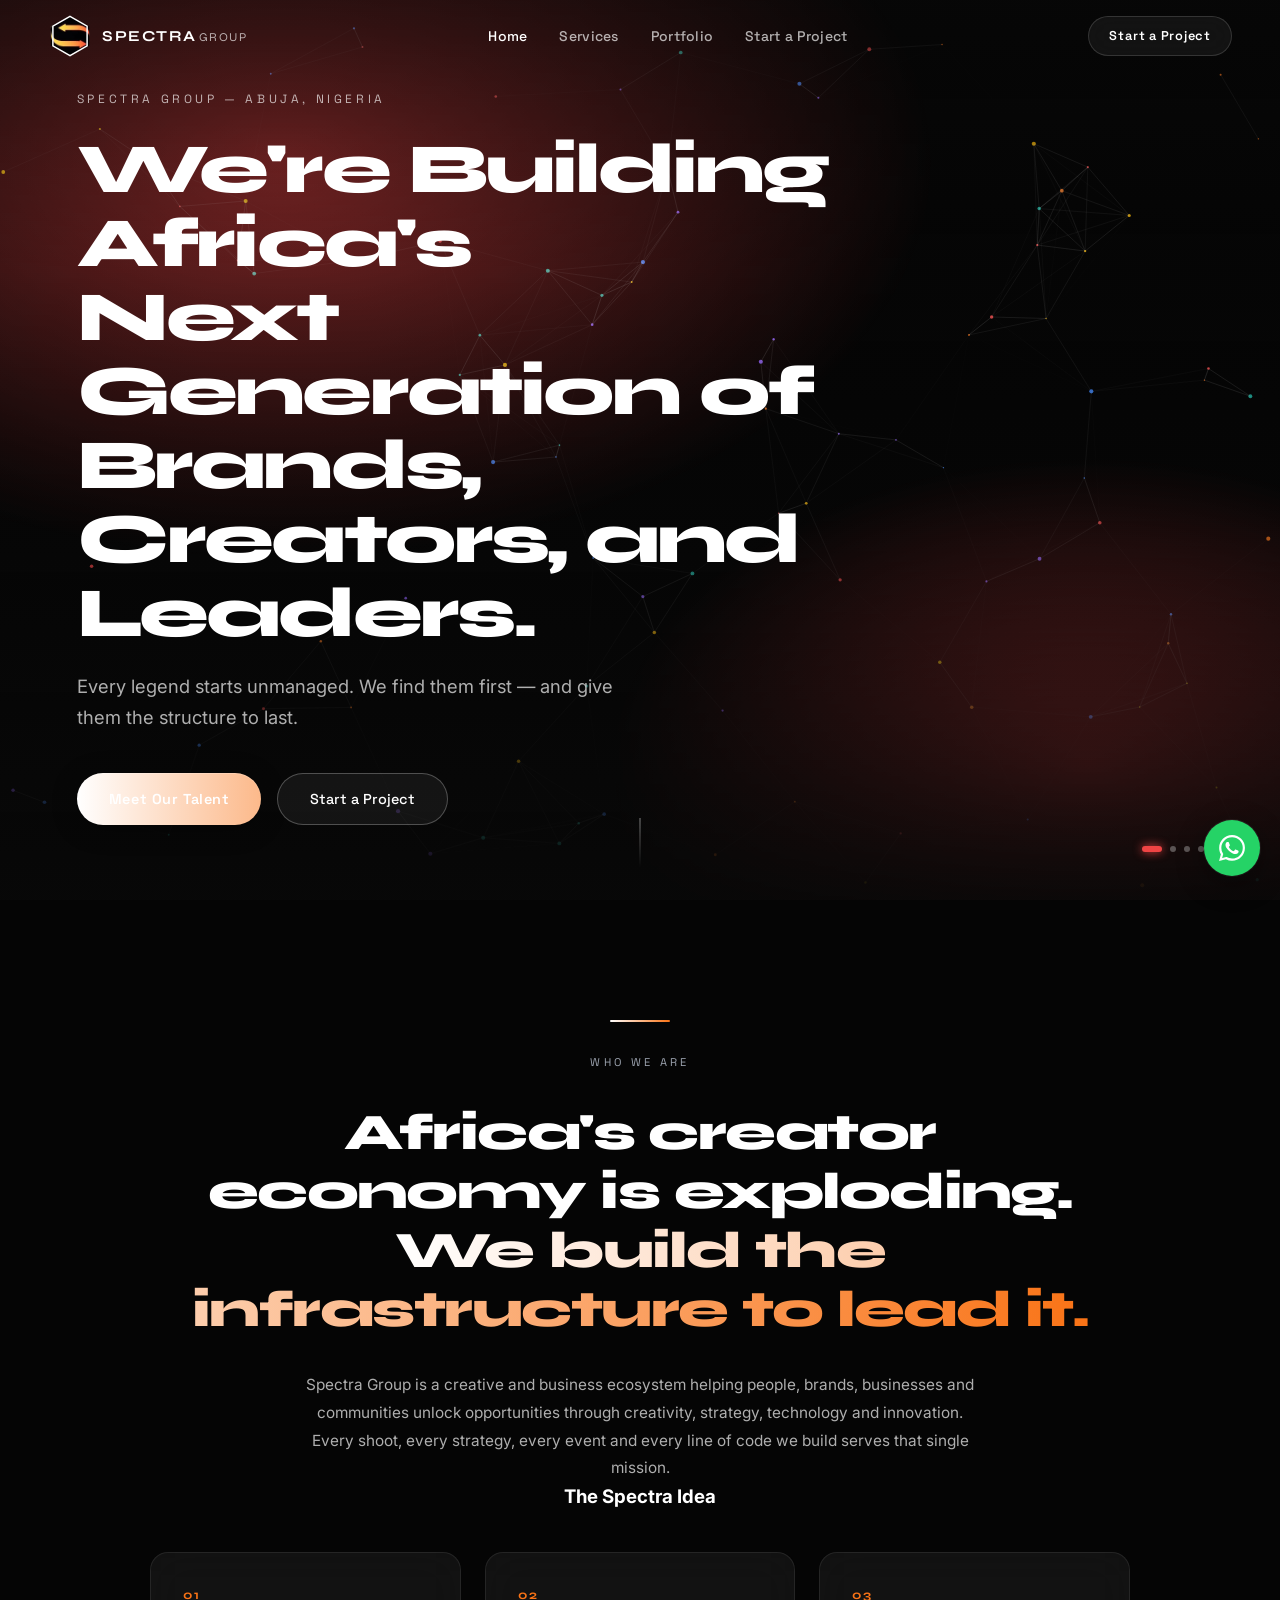
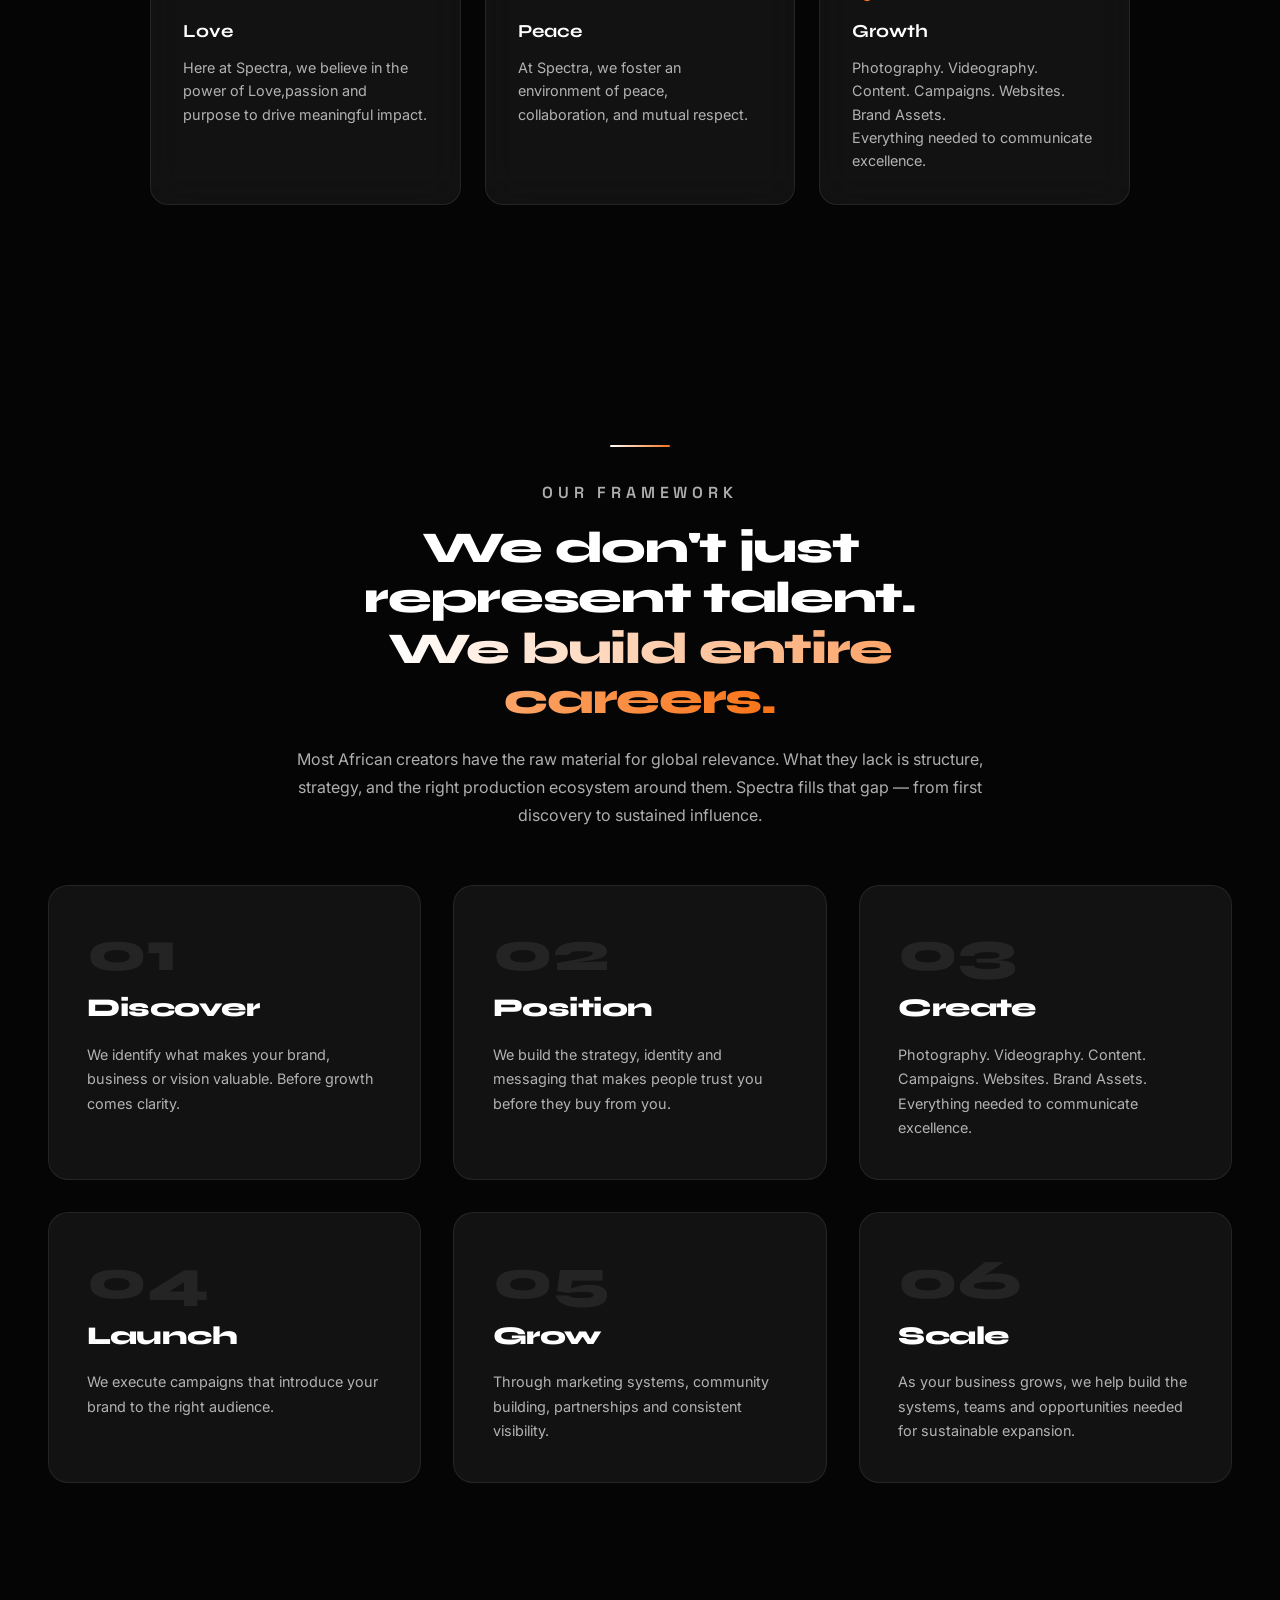
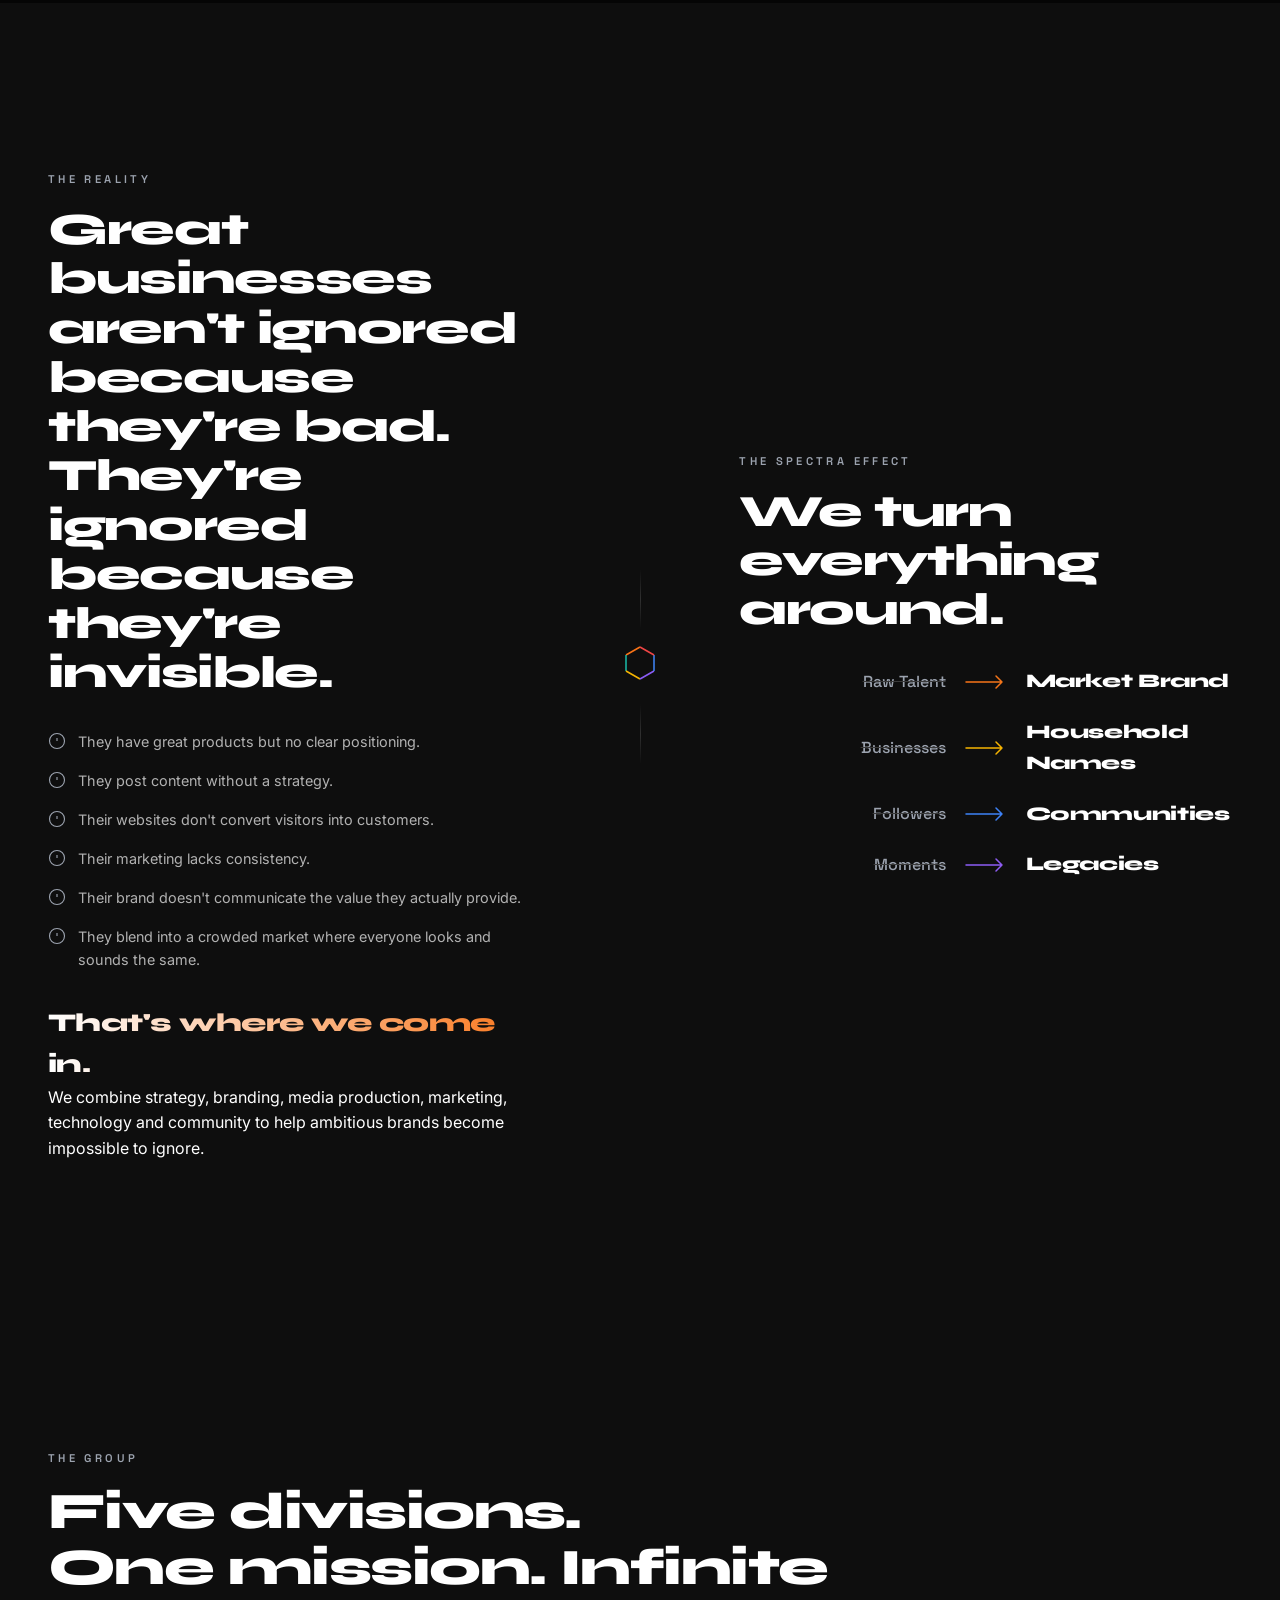
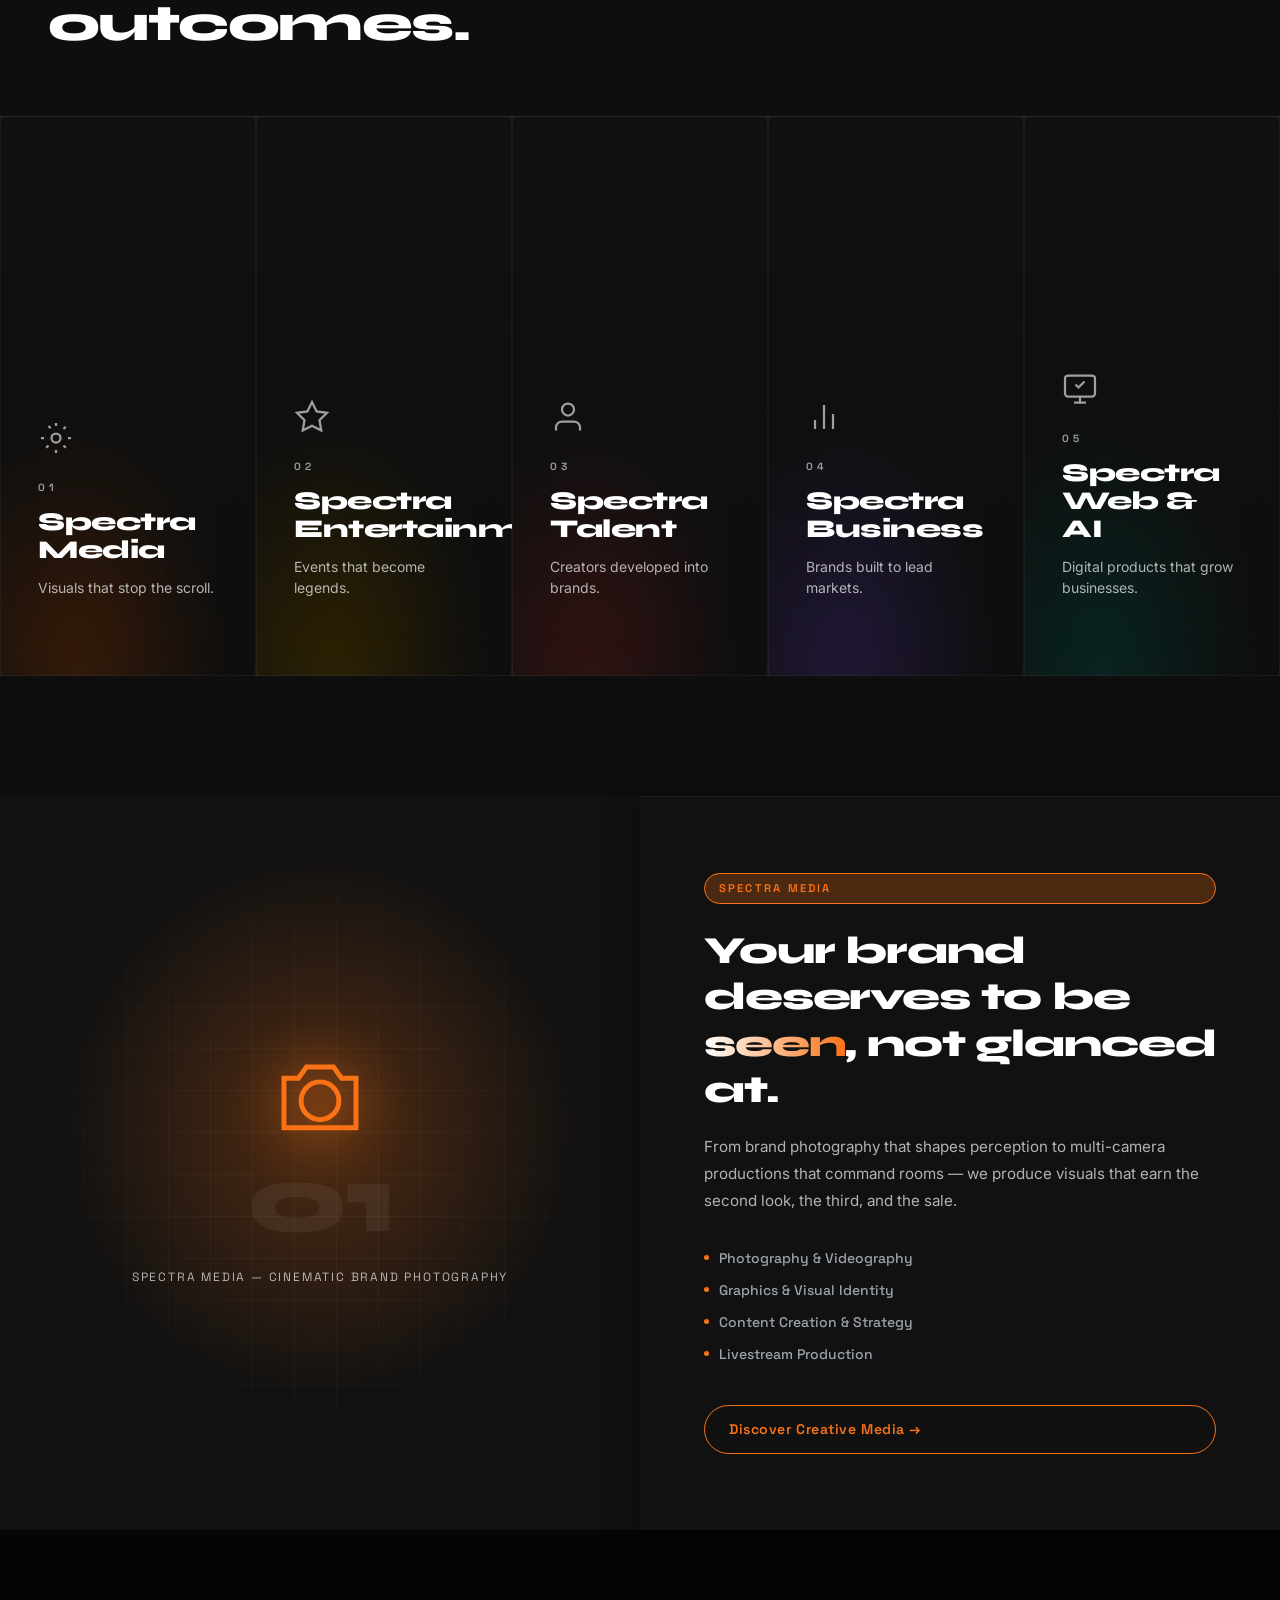
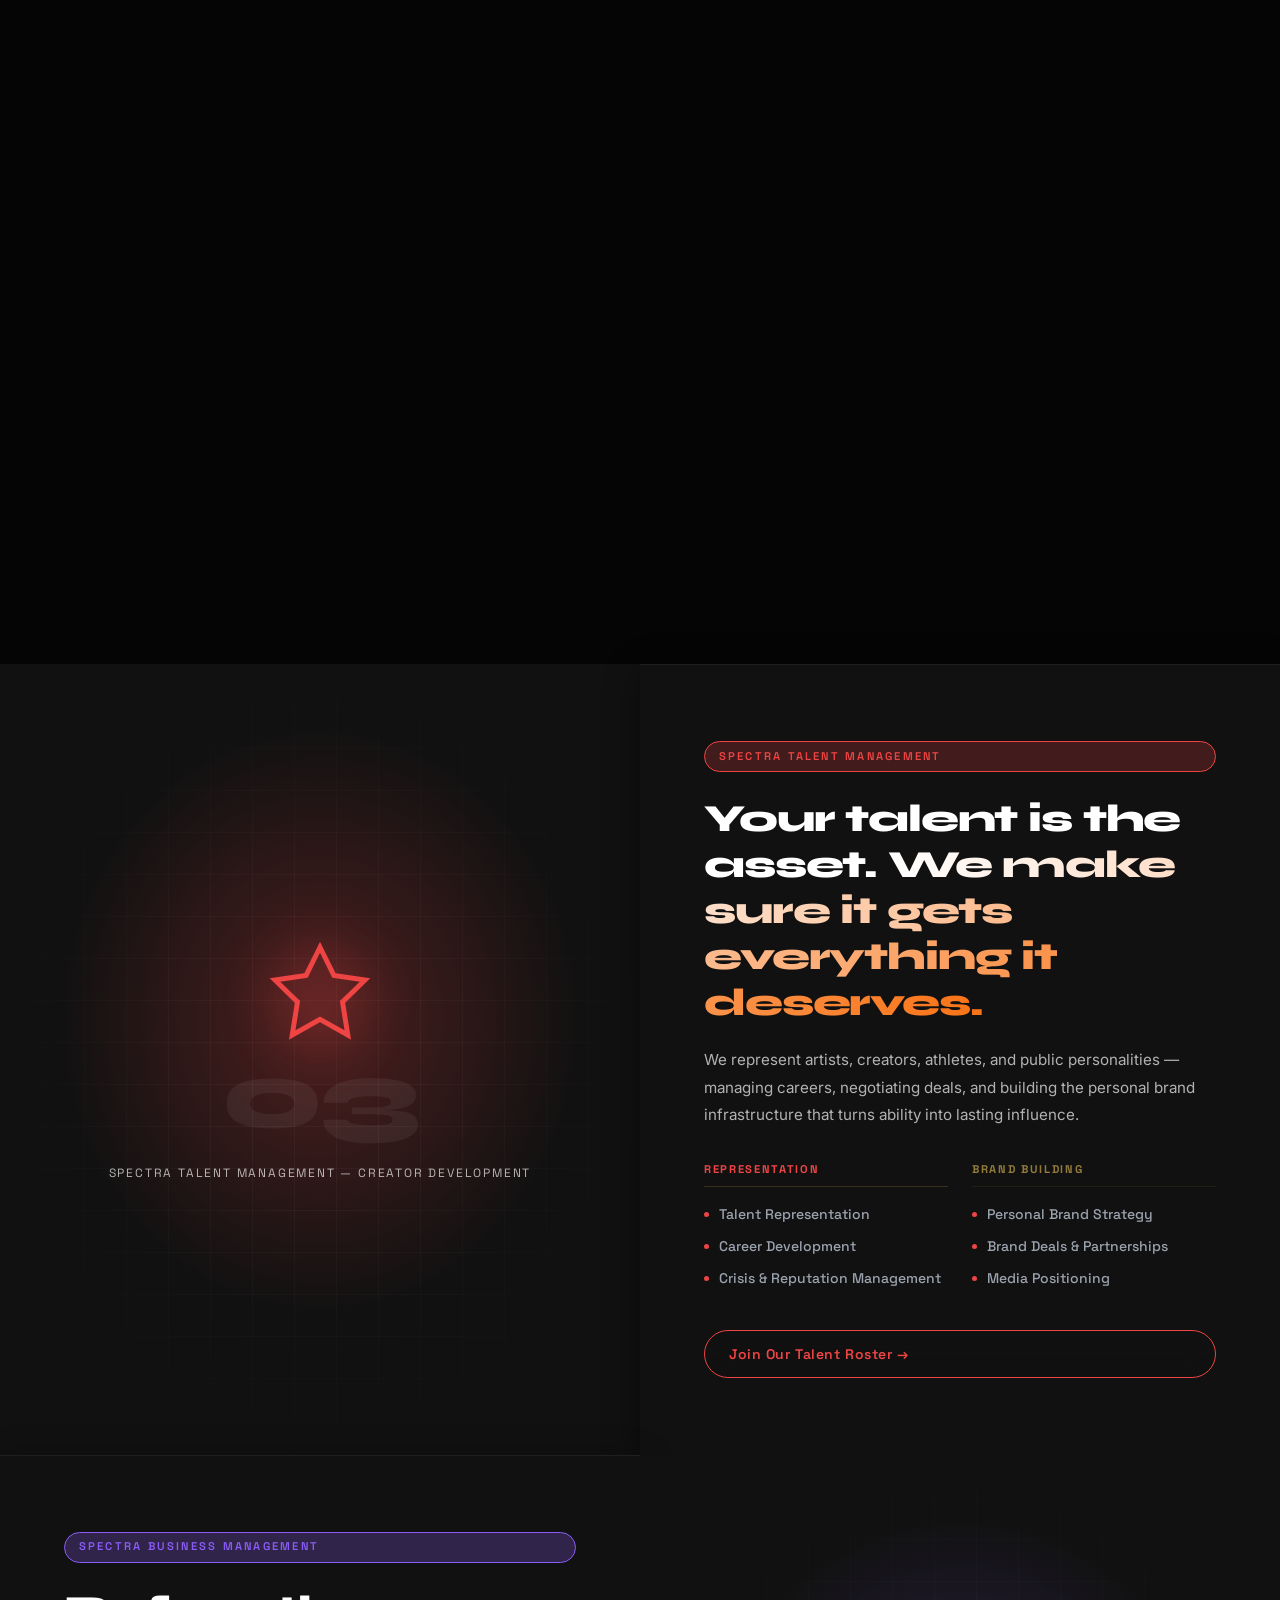
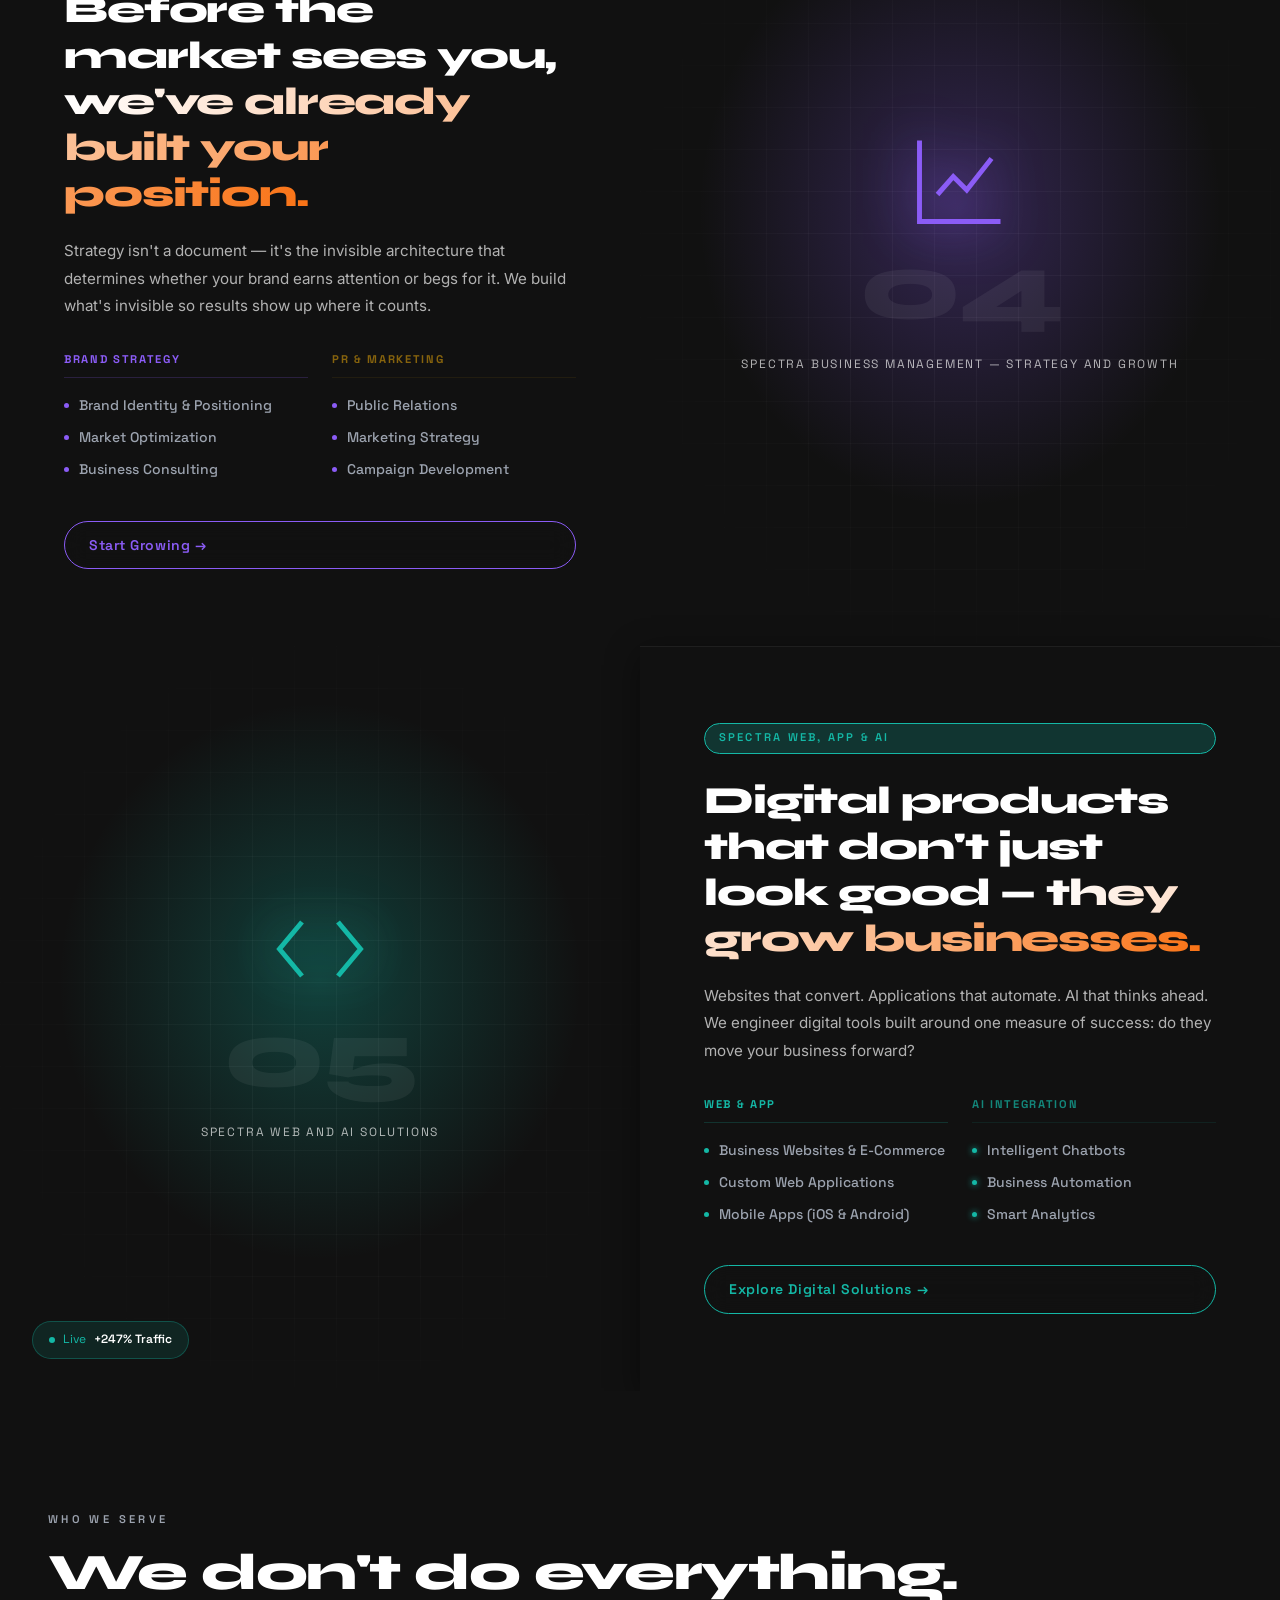
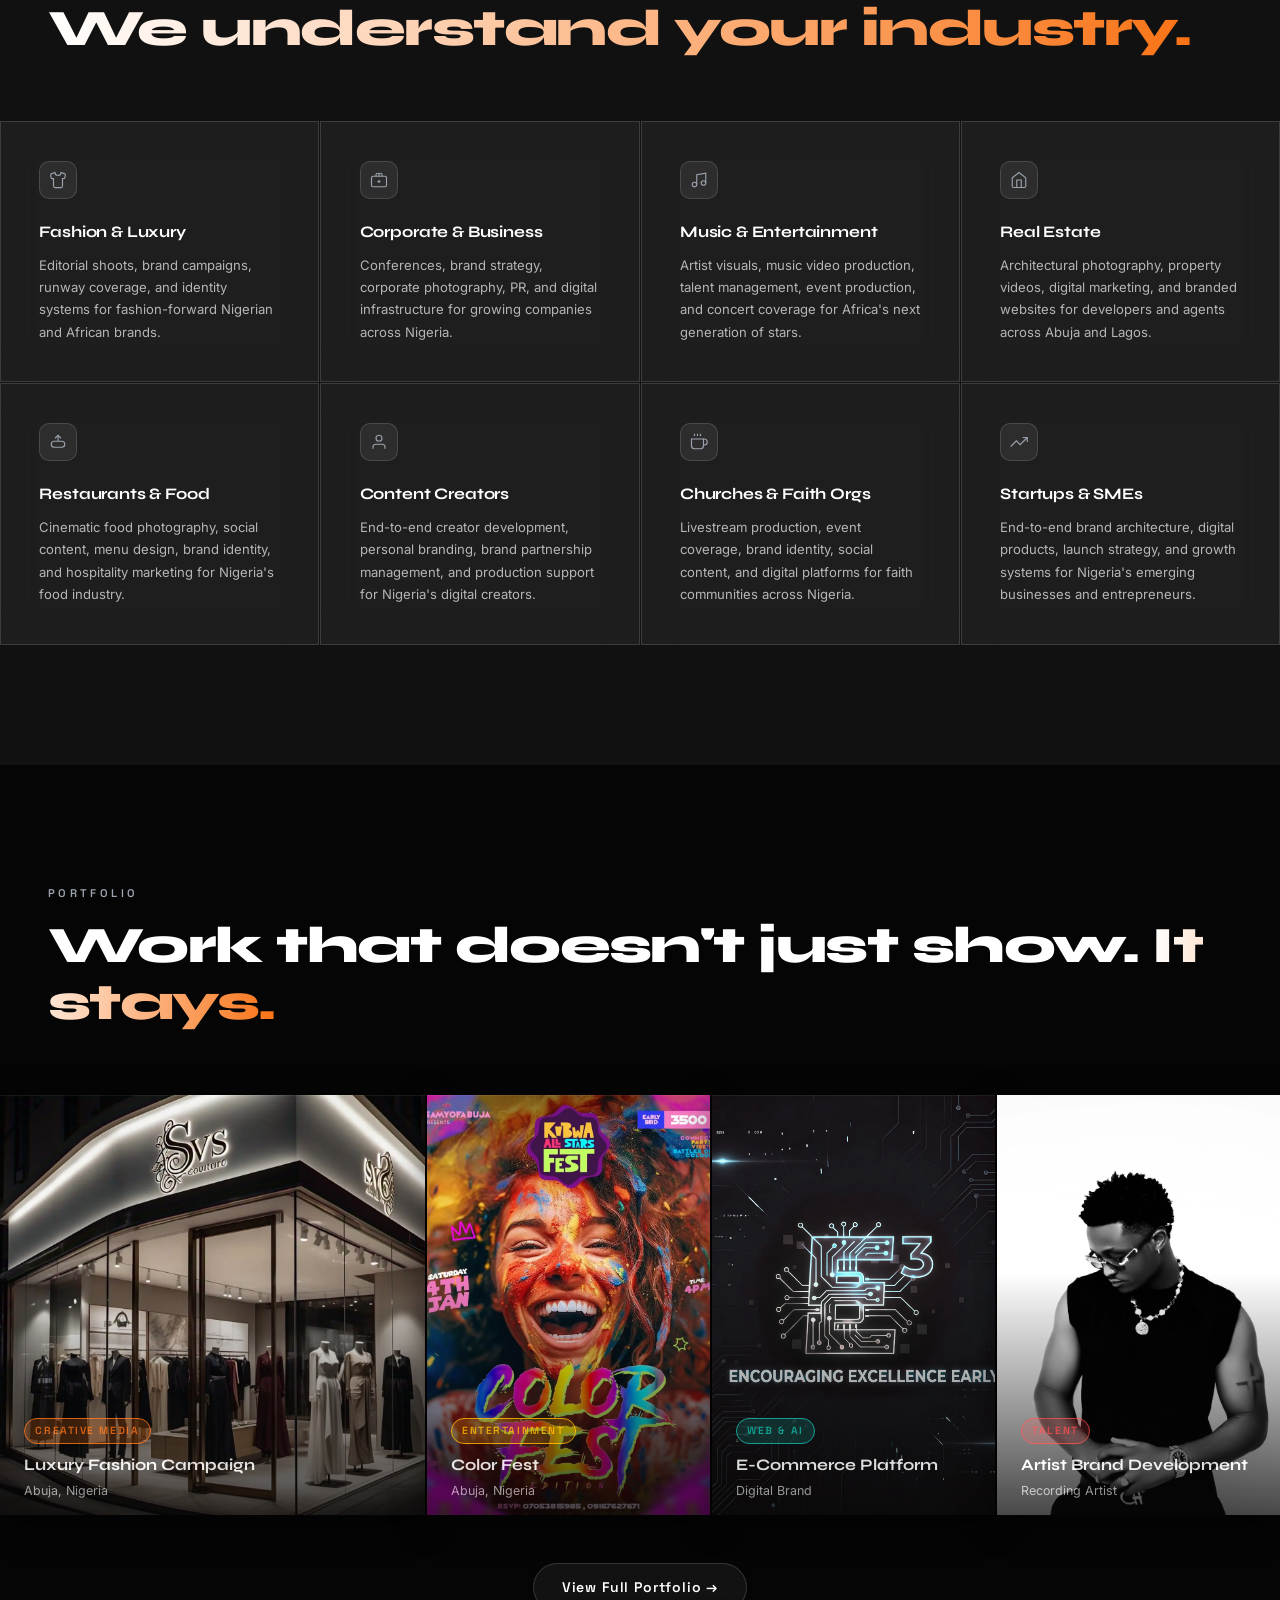
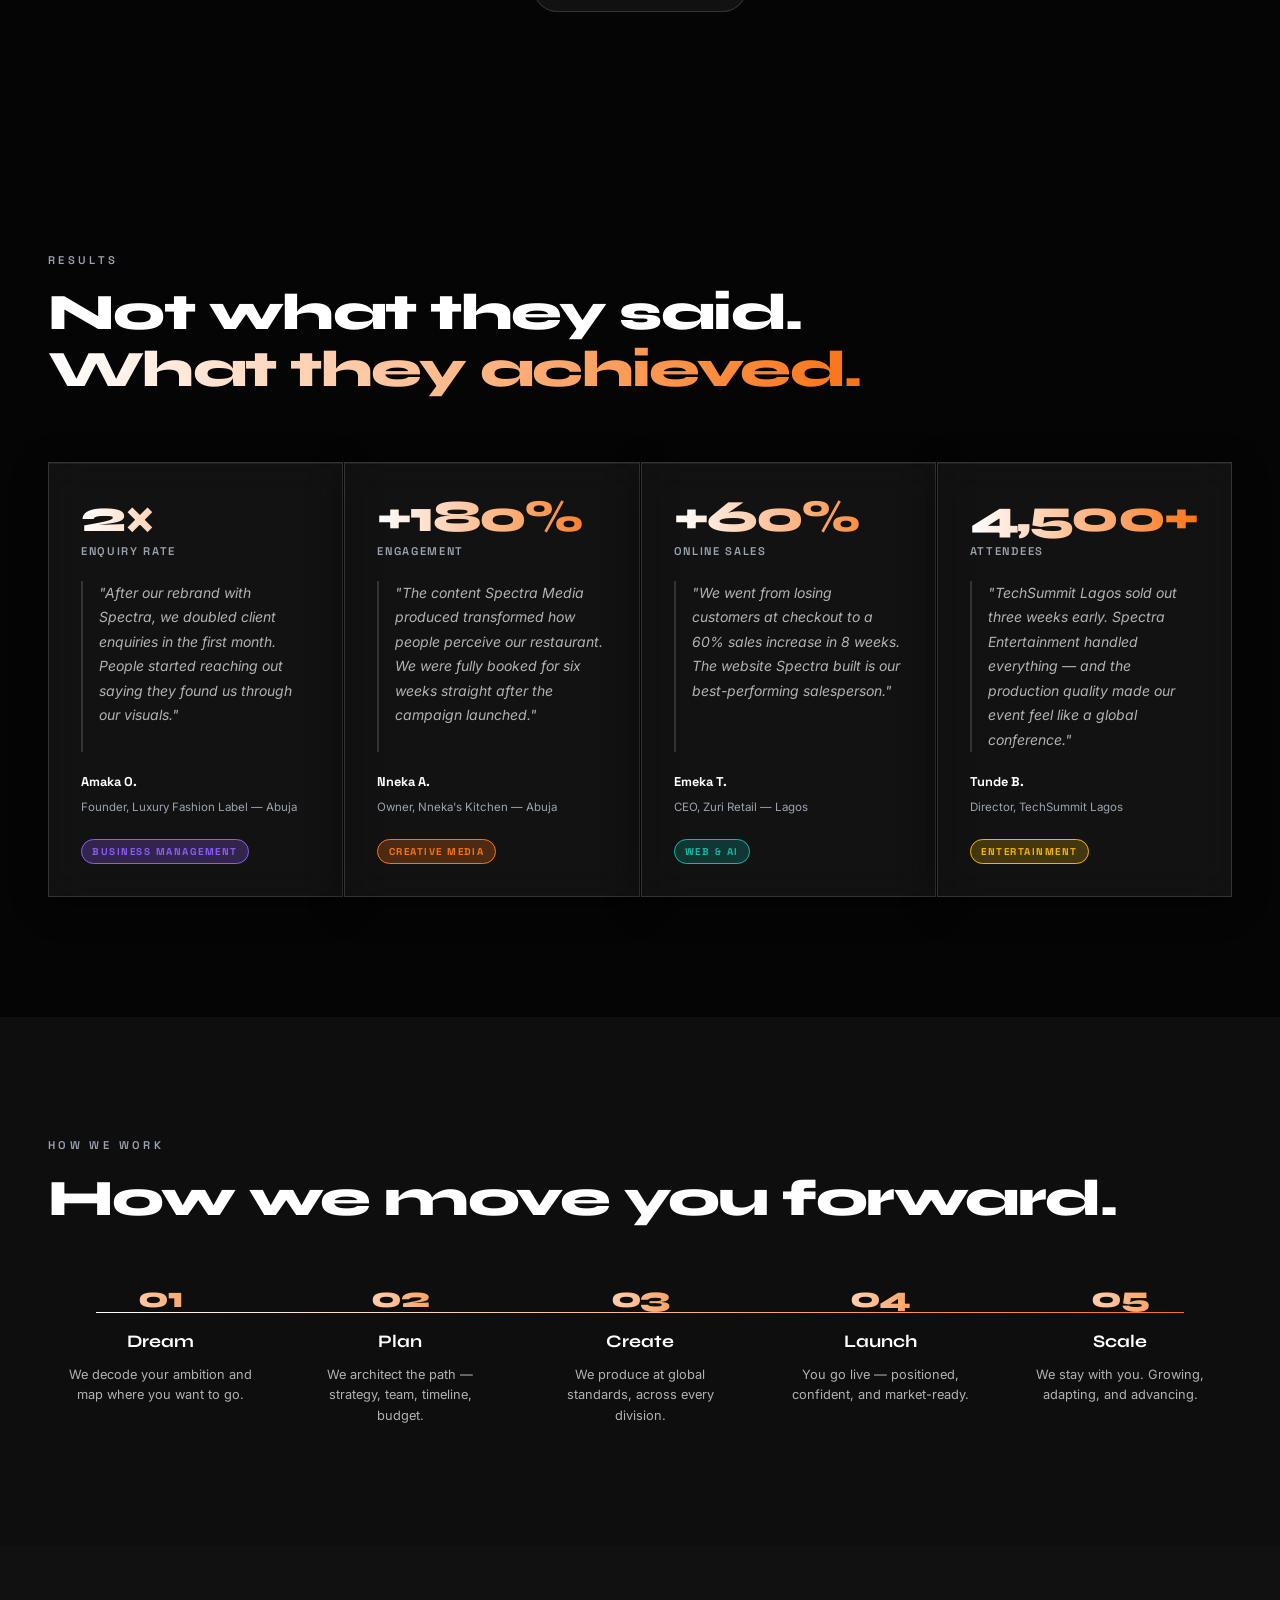
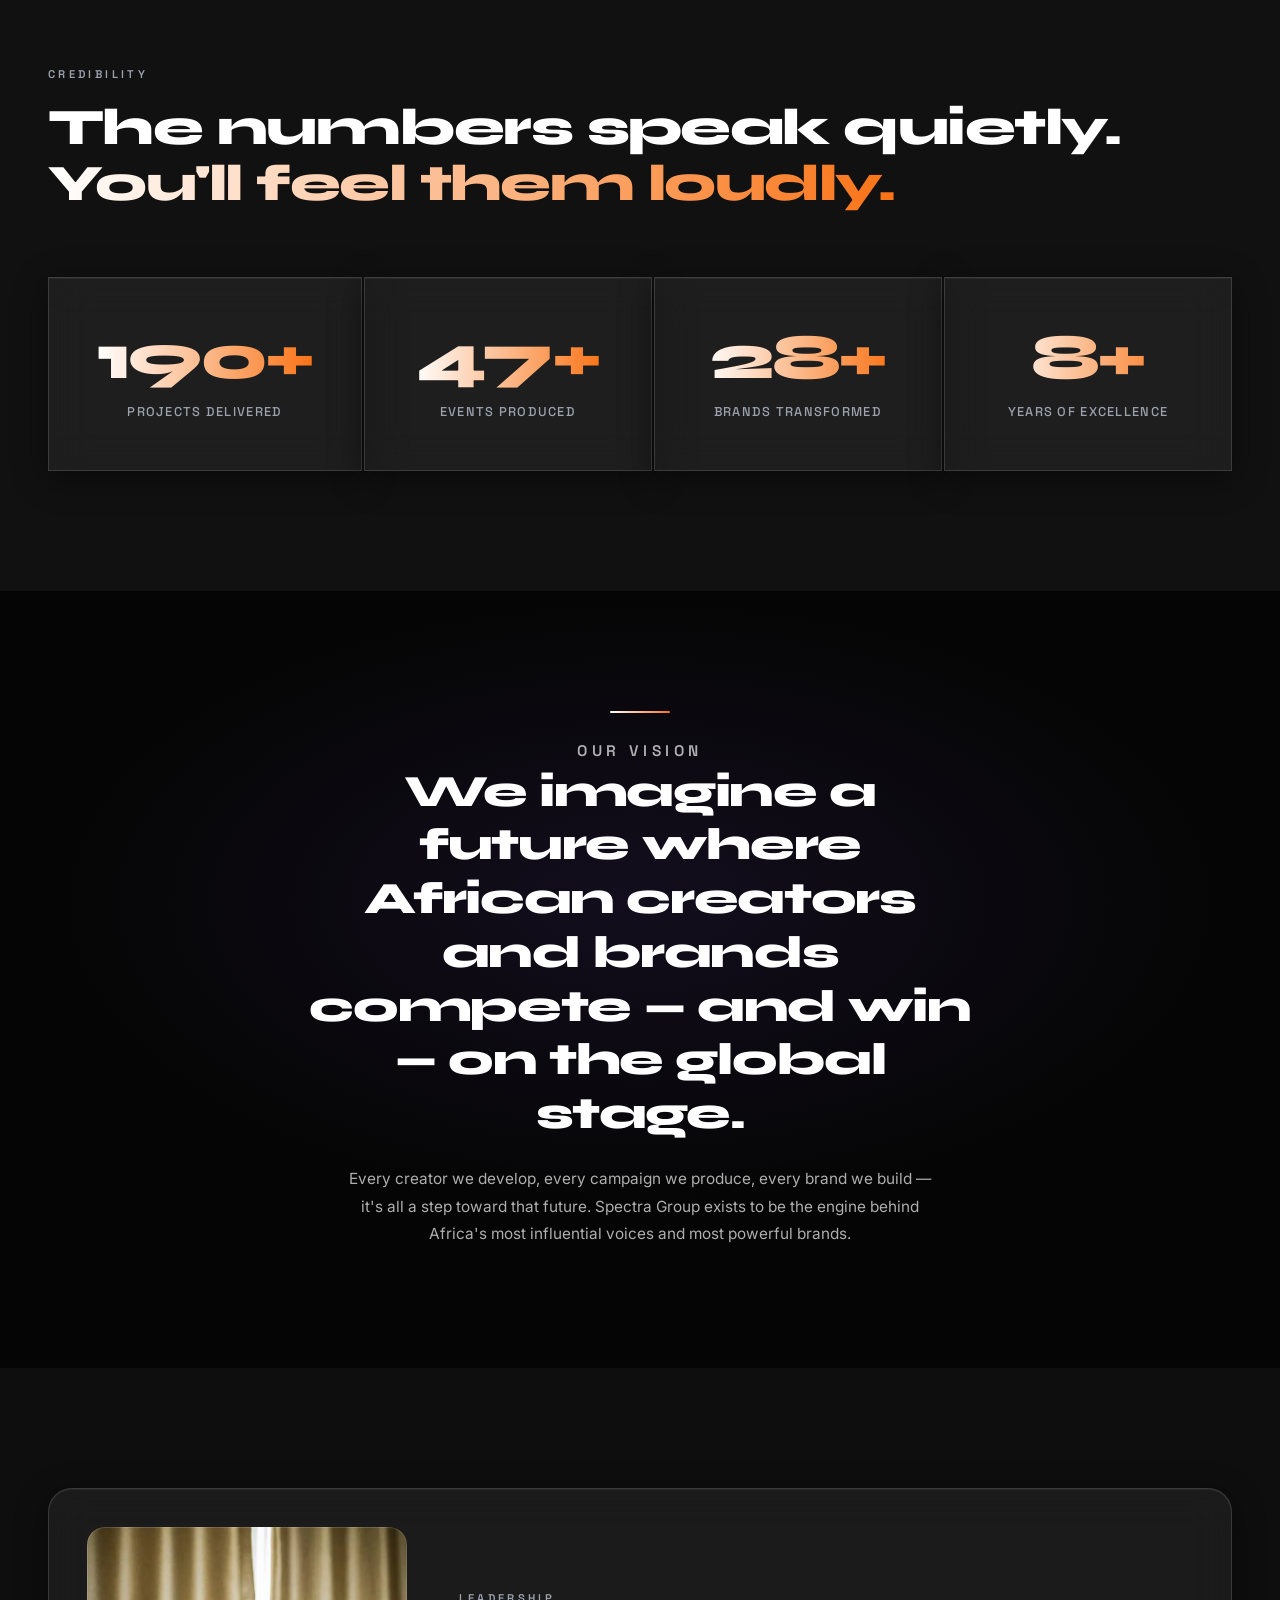
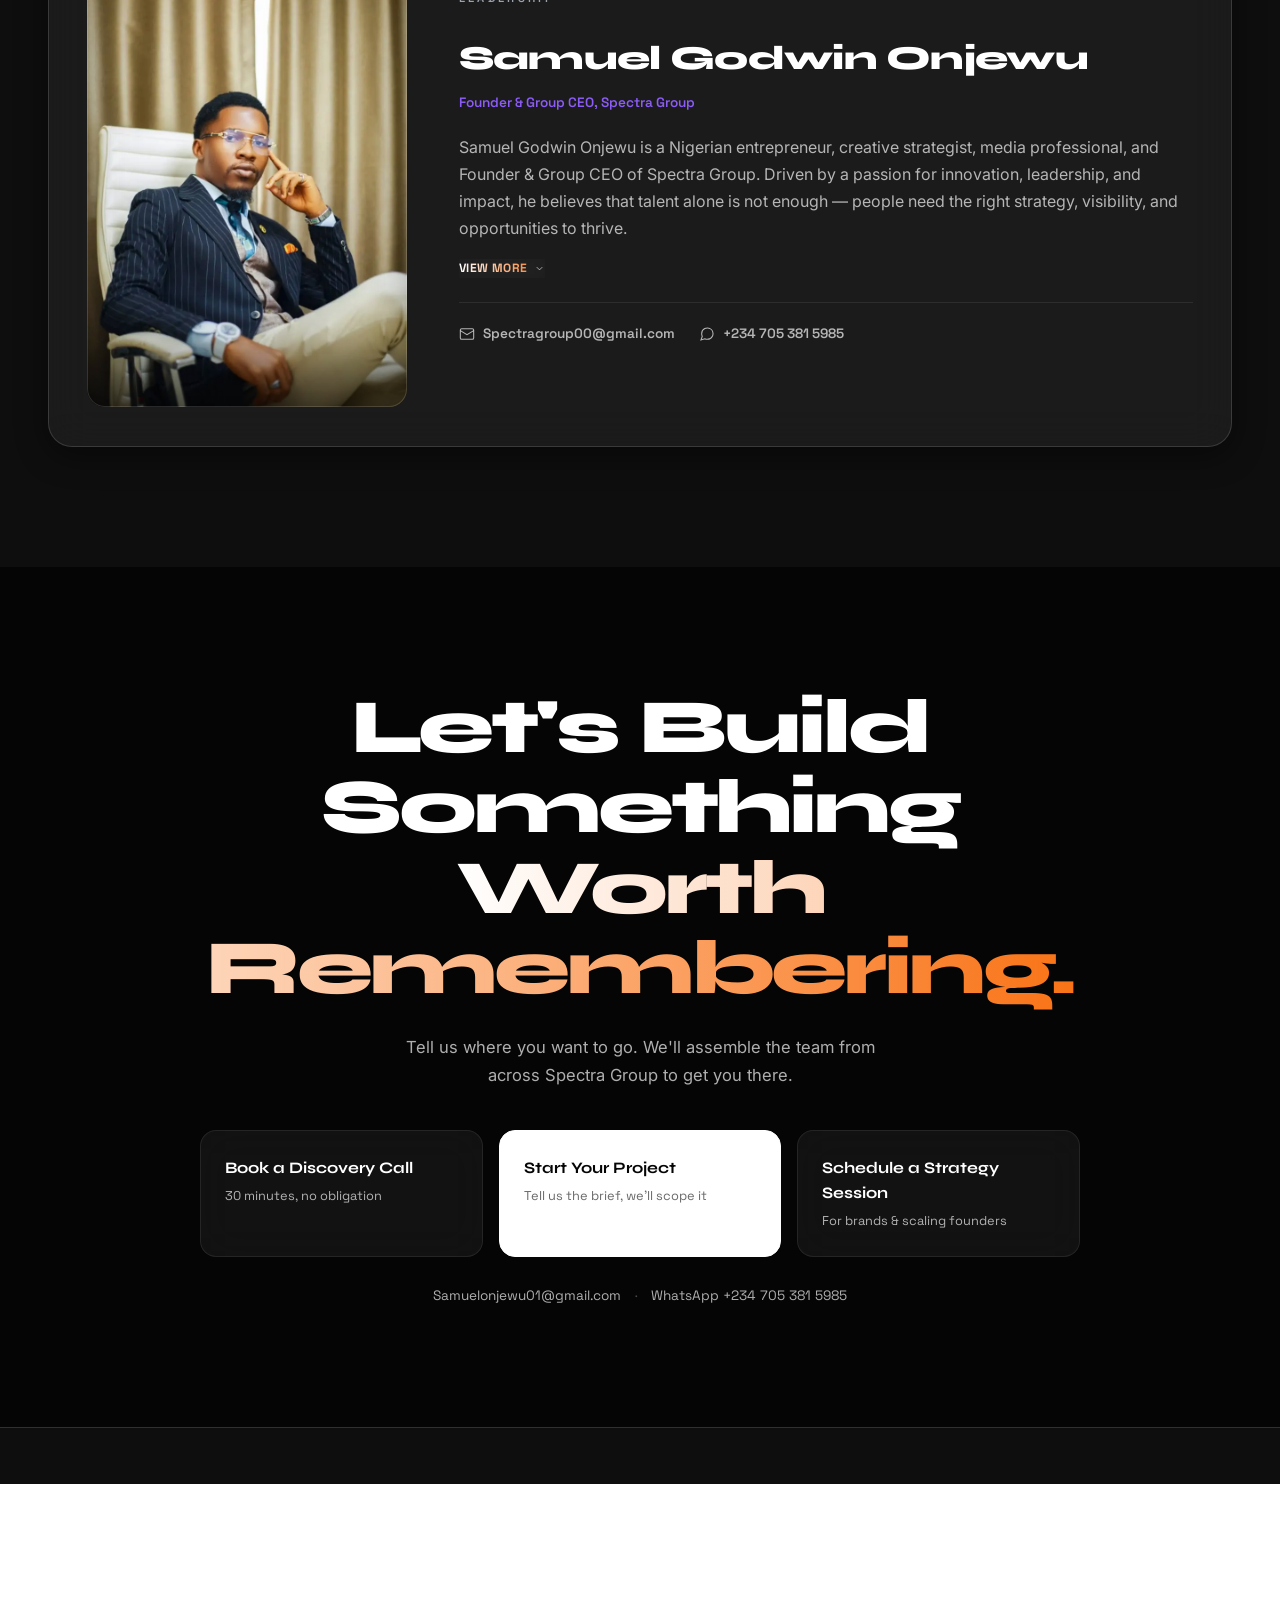
==== commit 56e555cc: "Add working webpage files" ====
--- a/index.html
+++ b/index.html
@@ -149,71 +149,25 @@
     <div class="container">
       <div class="spectrum-line"></div>
       <p class="wwa-label">WHO WE ARE</p>
-      <h2 class="wwa-statement">Africa's creator economy is exploding.<br/><em>We built the infrastructure to lead it.</em></h2>
-      <p class="wwa-body">Spectra Group is a creator development and brand production company built on one conviction — that African creativity is world-class and chronically underserved.</p>
-      <div class="read-more-block" id="wwa-more"><div>
-        <p class="wwa-body">We discover raw talent, develop it into market-ready brands, and connect creators with the audiences and businesses that need them. Every shoot, every strategy, every event, and every line of code we build serves that single mission.</p>
-      </div></div>
-      <button class="read-more-btn" type="button" data-target="wwa-more" style="margin-left:auto;margin-right:auto;">
-        <span class="read-more-label">Read more</span>
-        <svg viewBox="0 0 24 24" fill="none" stroke="currentColor" stroke-width="2"><polyline points="6 9 12 15 18 9"/></svg>
-      </button>
-      <div class="wwa-pillars">
+      <h2 class="wwa-statement">Africa's creator economy is exploding.<br/><em>We build the infrastructure to lead it.</em></h2>
+      <p class="wwa-body">Spectra Group is a creative and business ecosystem helping people, brands, businesses and communities unlock opportunities through creativity, strategy, technology and innovation. Every shoot, every strategy, every event and every line of code we build serves that single mission.</p>
+      <h3 class="wwa-pillars-title">The Spectra Idea</h3>
+      <div class="wwa-pillars wwa-pillars--six">
         <div class="wwa-pillar">
           <span class="wwa-pillar-num">01</span>
-          <h4>Discover</h4>
-          <p>We scout raw, unmanaged talent across Africa's creator economy before the market catches up.</p>
+          <h4>Love</h4>
+          <p>Here at Spectra, we believe in the power of Love,passion and purpose to drive meaningful impact.</p>
         </div>
         <div class="wwa-pillar">
           <span class="wwa-pillar-num">02</span>
-          <h4>Develop</h4>
-          <p>Brand identity, content strategy, and business structure — we build the machine behind the person.</p>
+          <h4>Peace</h4>
+          <p>At Spectra, we foster an environment of peace, collaboration, and mutual respect.</p>
         </div>
         <div class="wwa-pillar">
           <span class="wwa-pillar-num">03</span>
-          <h4>Deploy</h4>
-          <p>Campaigns, events, and platforms that put developed talent in front of the audiences that convert.</p>
-        </div>
-      </div>
-    </div>
-  </section>
-
-  <!-- ═══════════════════════════════════════ -->
-  <!-- SECTION 2.5: FOUNDER / CEO              -->
-  <!-- ═══════════════════════════════════════ -->
-  <section class="founder reveal-section" data-div="none">
-    <div class="container">
-      <div class="founder-card">
-        <div class="founder-visual" data-div="business">
-          <img src="images/about.webp" alt="Samuel Godwin Onjewu — Founder & Group CEO, Spectra Group" class="founder-photo" loading="lazy"
-               onerror="this.style.display='none'; this.closest('.founder-visual').classList.add('logo-fallback'); this.closest('.founder-visual').insertAdjacentHTML('beforeend','<div class=&quot;dd-visual-grid&quot;></div><div class=&quot;dd-visual-glow&quot;></div><span class=&quot;founder-monogram&quot;>SGO</span>')">
-        </div>
-        <div class="founder-content">
-          <span class="section-label">LEADERSHIP</span>
-          <h2 class="founder-name">Samuel Godwin Onjewu</h2>
-          <span class="founder-title">Founder &amp; Group CEO, Spectra Group</span>
-
-          <p class="founder-lede">Samuel Godwin Onjewu is a Nigerian entrepreneur, creative strategist, media professional, and Founder &amp; Group CEO of Spectra Group. Driven by a passion for innovation, leadership, and impact, he believes that talent alone is not enough — people need the right strategy, visibility, and opportunities to thrive.</p>
-
-          <div class="read-more-block" id="founder-more"><div>
-            <p>Through Spectra, he is building a platform that bridges creativity, business, technology, education, and community to empower the next generation of founders, professionals, creators, and entrepreneurs across Africa.</p>
-            <p>His vision is to build institutions that outlive him, create opportunities for thousands of young people, and demonstrate that integrity, excellence, and bold thinking can transform lives, industries, and communities.</p>
-          </div></div>
-          <button class="read-more-btn" type="button" data-target="founder-more">
-            <span class="read-more-label">View more</span>
-            <svg viewBox="0 0 24 24" fill="none" stroke="currentColor" stroke-width="2"><polyline points="6 9 12 15 18 9"/></svg>
-          </button>
-
-          <div class="founder-contact">
-            <a href="mailto:Samuelonjewu01@gmail.com" class="founder-contact-link">
-              <svg viewBox="0 0 24 24" fill="none" stroke="currentColor" stroke-width="1.6"><rect x="2" y="4" width="20" height="16" rx="2"/><path d="M2 7l10 6 10-6"/></svg>
-              Samuelonjewu01@gmail.com
-            </a>
-            <a href="https://wa.me/2347053815985" target="_blank" rel="noopener" class="founder-contact-link">
-              <svg viewBox="0 0 24 24" fill="none" stroke="currentColor" stroke-width="1.6"><path d="M21 11.5a8.38 8.38 0 0 1-.9 3.8 8.5 8.5 0 0 1-7.6 4.7 8.38 8.38 0 0 1-3.8-.9L3 21l1.9-5.7a8.38 8.38 0 0 1-.9-3.8 8.5 8.5 0 0 1 4.7-7.6 8.38 8.38 0 0 1 3.8-.9h.5a8.48 8.48 0 0 1 8 8v.5z"/></svg>
-              +234 705 381 5985
-            </a>
-          </div>
+          <h4>Growth</h4>
+          <p class="wwa-pillar-list">Photography. Videography. Content. Campaigns. Websites. Brand Assets.</p>
+          <p>Everything needed to communicate excellence.</p>
         </div>
       </div>
     </div>
--- a/styles.css
+++ b/styles.css
@@ -633,8 +633,6 @@
   opacity: 0;
   transform: translateY(20px);
   animation: hero-up 0.8s 0.9s var(--ease) forwards;
-  text-wrap: balance;
-  overflow-wrap: break-word;
 }
 
 .hero-ctas {
@@ -734,26 +732,12 @@
 .who-we-are .spectrum-line {
   margin: 0 auto 2rem;
 }
-.wwa-pillars-title {
-  font-family: var(--font-display);
-  font-size: clamp(1.1rem, 1.8vw, 1.4rem);
-  font-weight: 700;
-  letter-spacing: -0.01em;
-  color: var(--white);
-  margin: 2.5rem 0 1.5rem;
-}
 .wwa-pillars {
   display: grid;
   grid-template-columns: repeat(3, 1fr);
   gap: clamp(1rem, 2vw, 1.5rem);
   max-width: 980px;
   margin: 2.5rem auto 0;
-}
-.wwa-pillars--six {
-  max-width: 1080px;
-}
-.wwa-pillar-list {
-  margin-bottom: 0.35rem;
 }
 .wwa-pillar {
   background: var(--glass-bg);
@@ -790,9 +774,6 @@
   font-size: 0.9rem;
   line-height: 1.6;
   color: var(--white-dim);
-}
-@media (max-width: 860px) {
-  .wwa-pillars--six { grid-template-columns: repeat(2, 1fr); }
 }
 @media (max-width: 640px) {
   .wwa-pillars { grid-template-columns: 1fr; }
@@ -889,15 +870,8 @@
 .cd-pillar:nth-child(1) .cd-pillar-accent { background: var(--talent); }
 .cd-pillar:nth-child(2) .cd-pillar-accent { background: var(--media); }
 .cd-pillar:nth-child(3) .cd-pillar-accent { background: var(--events); }
-.cd-pillars--six .cd-pillar:nth-child(4) .cd-pillar-accent { background: var(--web); }
-.cd-pillars--six .cd-pillar:nth-child(5) .cd-pillar-accent { background: var(--motion); }
-.cd-pillars--six .cd-pillar:nth-child(6) .cd-pillar-accent { background: var(--business); }
-.cd-pillar-list { margin-bottom: 0.35rem; }
 @media (max-width: 780px) {
   .cd-pillars { grid-template-columns: 1fr; }
-}
-@media (min-width: 781px) and (max-width: 1024px) {
-  .cd-pillars--six { grid-template-columns: repeat(2, 1fr); }
 }
 
 /* ══════════════════════════════════════════════════
@@ -1822,7 +1796,6 @@
     padding: clamp(4rem, 8vh, 6rem) 1.25rem clamp(3rem, 6vw, 5rem);
   }
   .hero-headline { font-size: clamp(2rem, 8vw, 3rem); line-height: 1.1; }
-  .hero-sub { max-width: 100%; line-height: 1.55; font-size: 0.95rem; }
   .hero-ctas { flex-direction: column; gap: 0.75rem; }
   .hero-ctas .btn-primary,
   .hero-ctas .btn-ghost { width: 100%; justify-content: center; }
@@ -3626,13 +3599,6 @@
   -webkit-text-fill-color: transparent;
   background-clip: text;
 }
-.problem-close-body {
-  font-size: 0.92rem;
-  line-height: 1.7;
-  color: var(--white-dim);
-  margin-top: 0.75rem;
-  max-width: 480px;
-}
 
 /* Centre divider */
 .pt-divider {
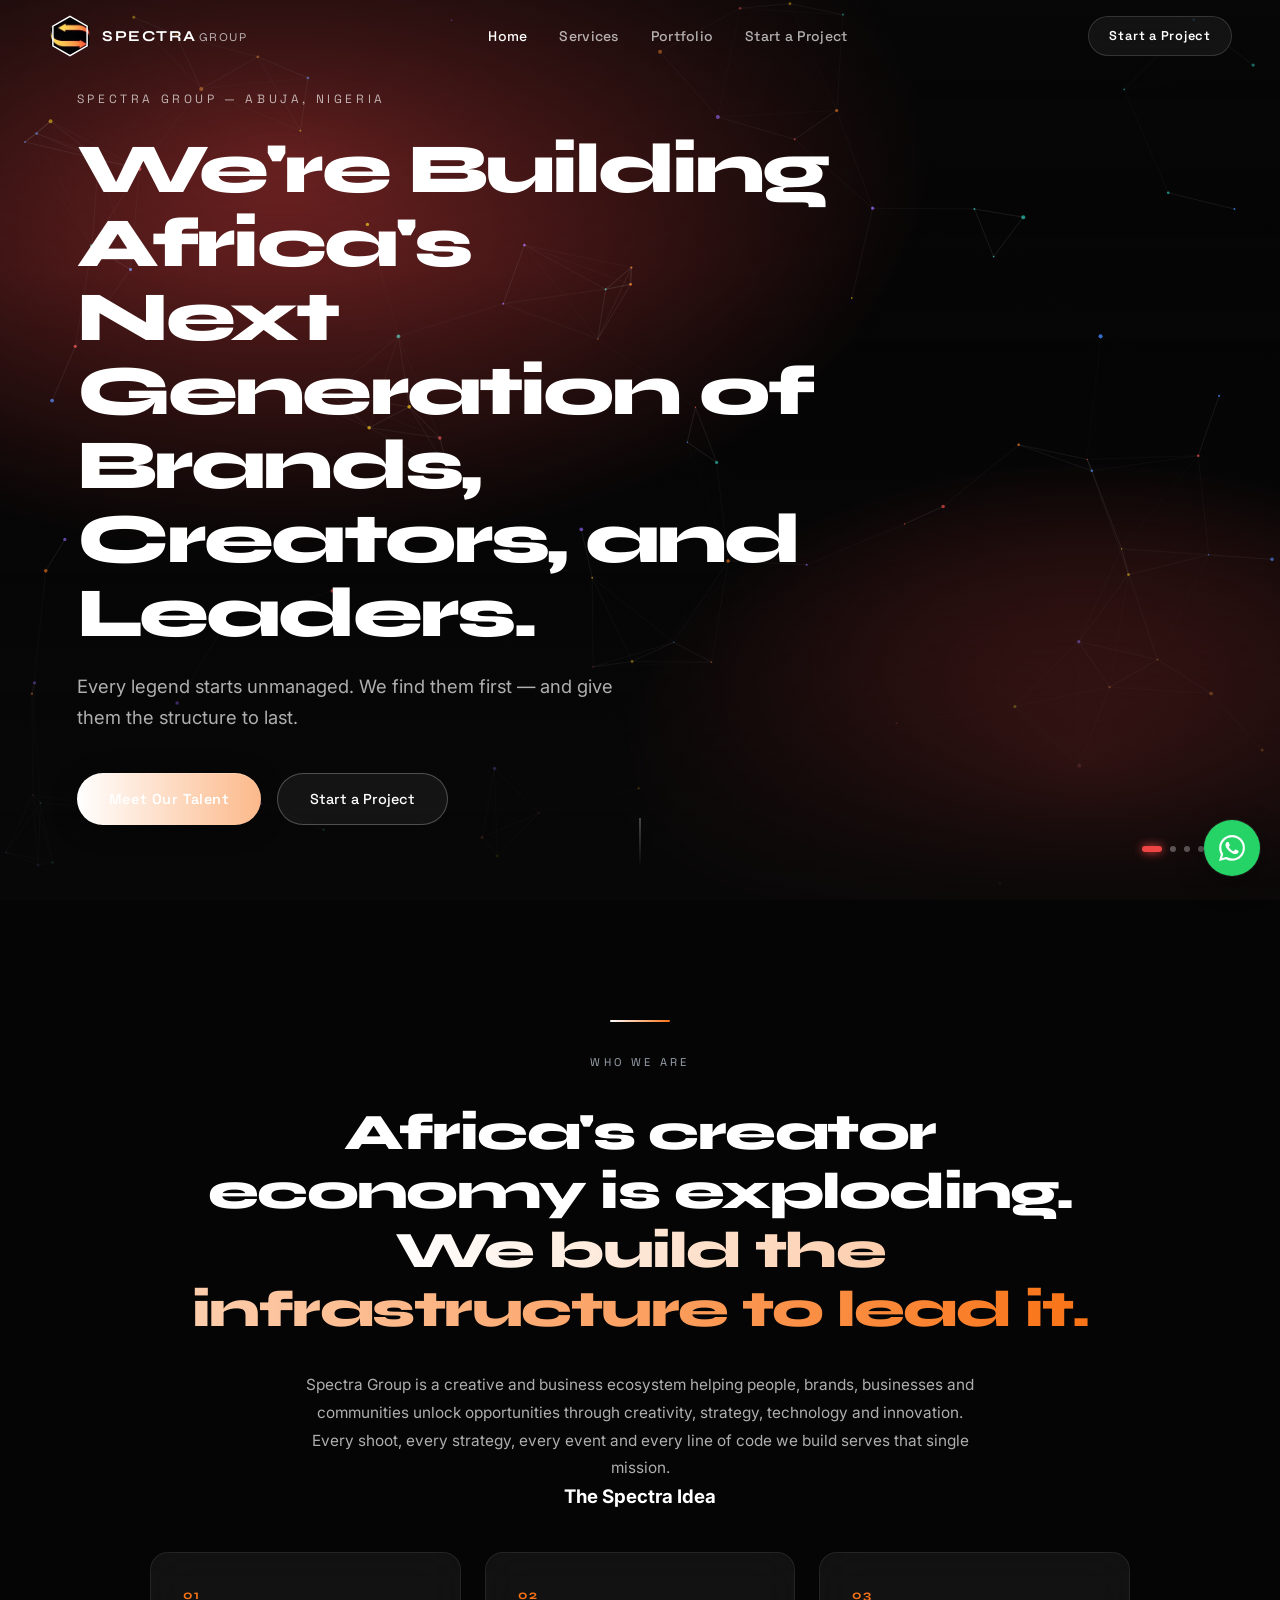
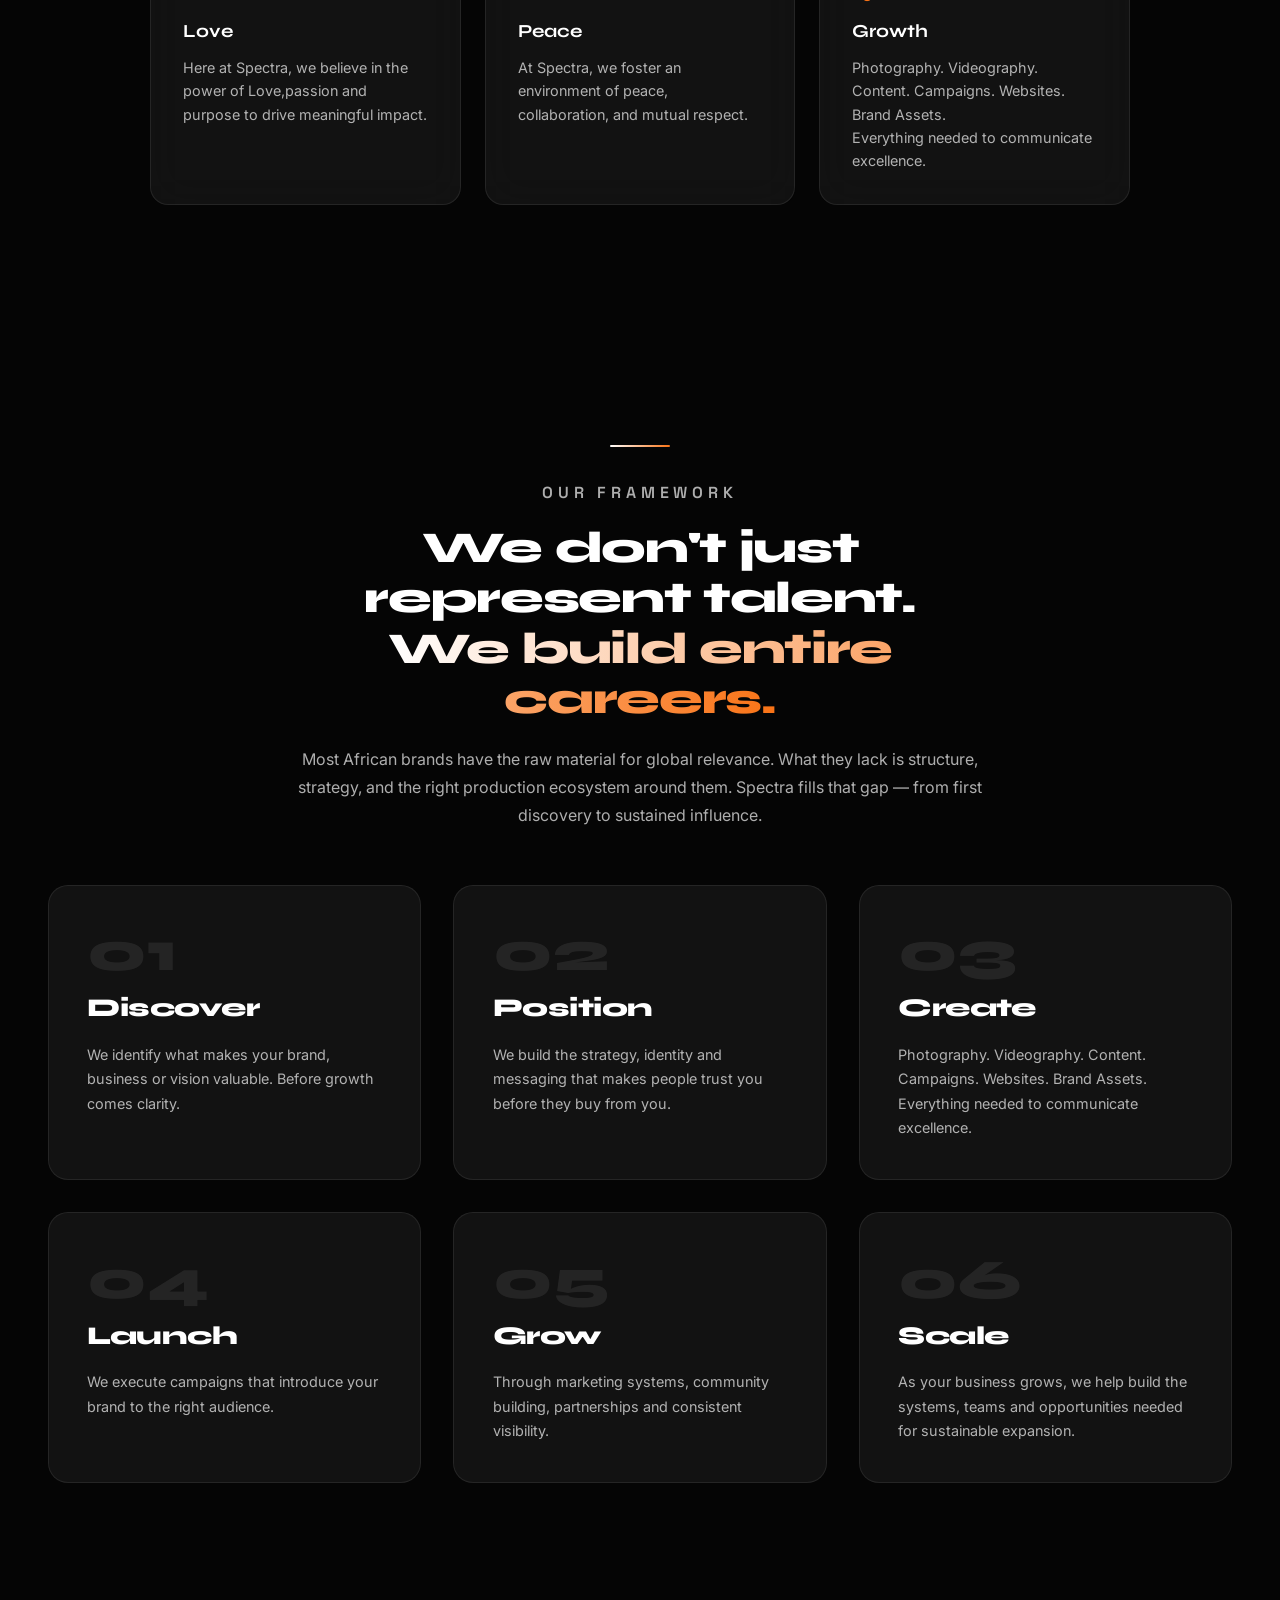
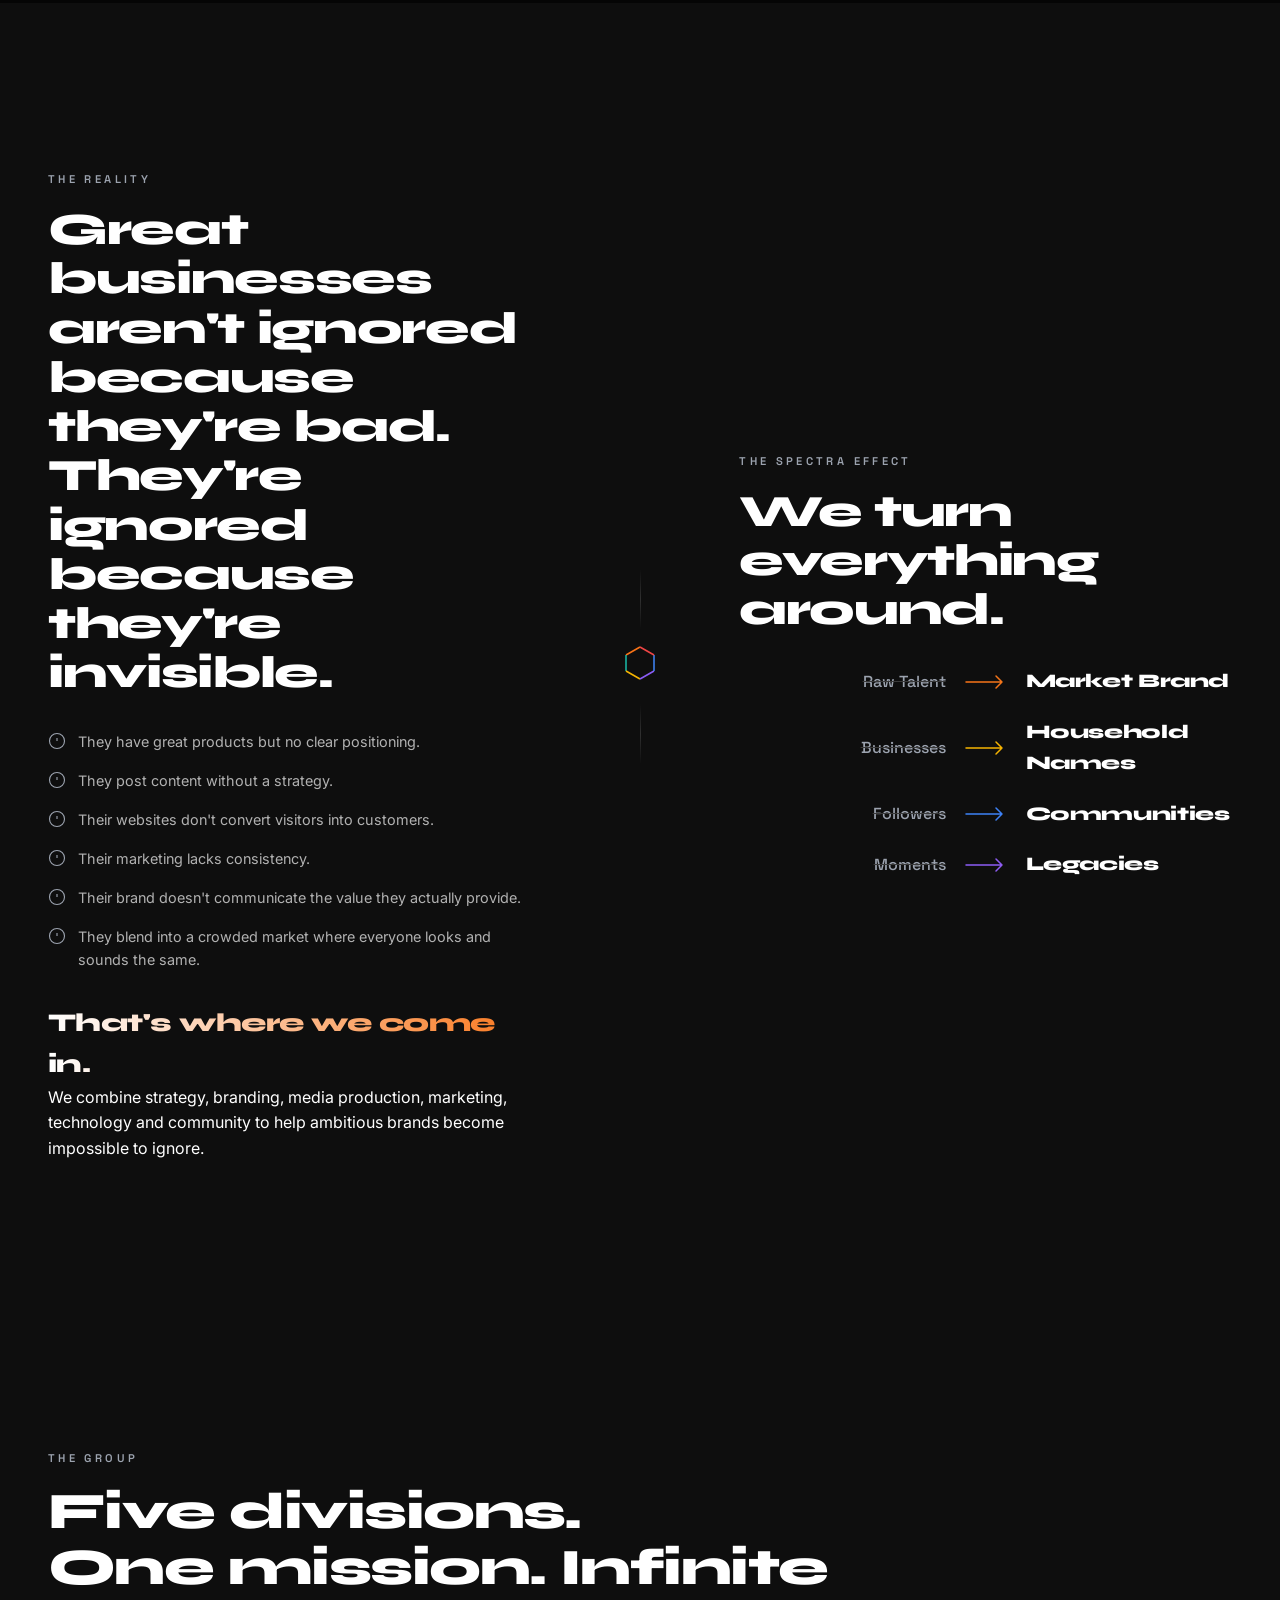
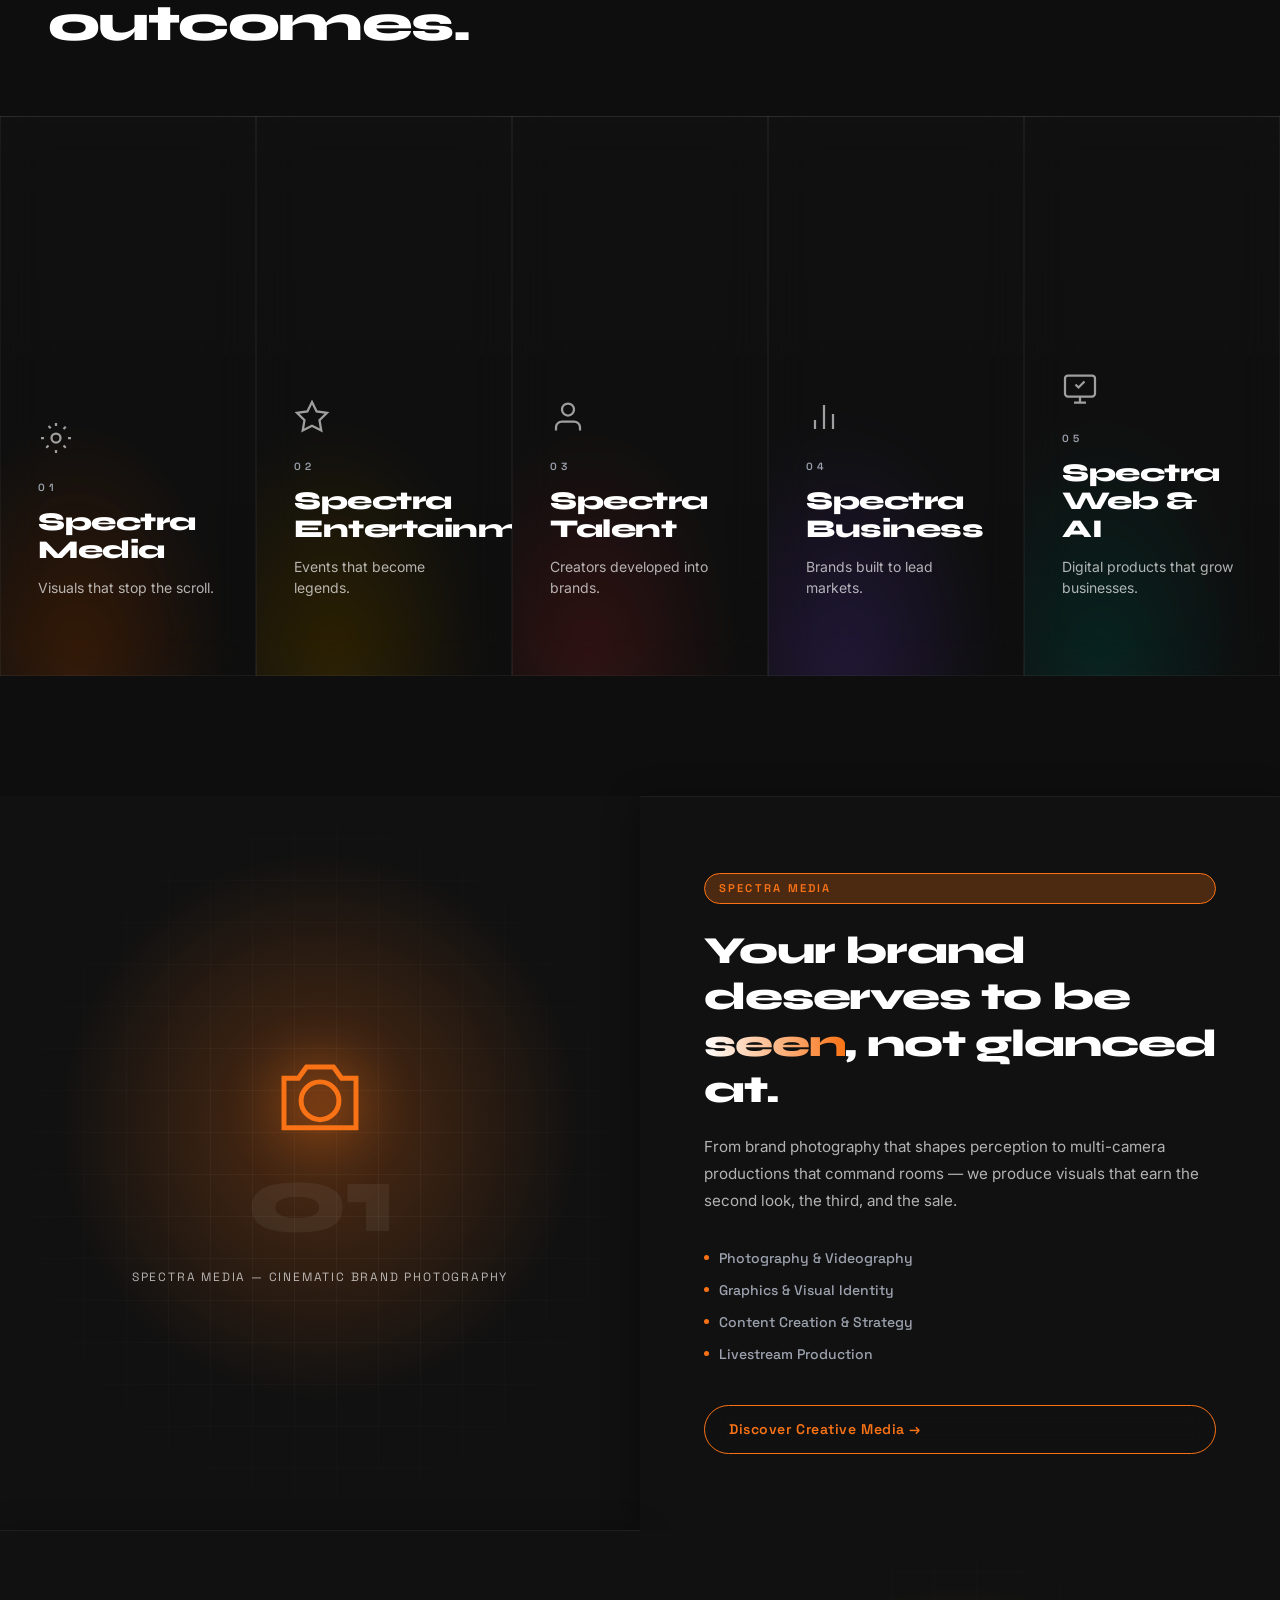
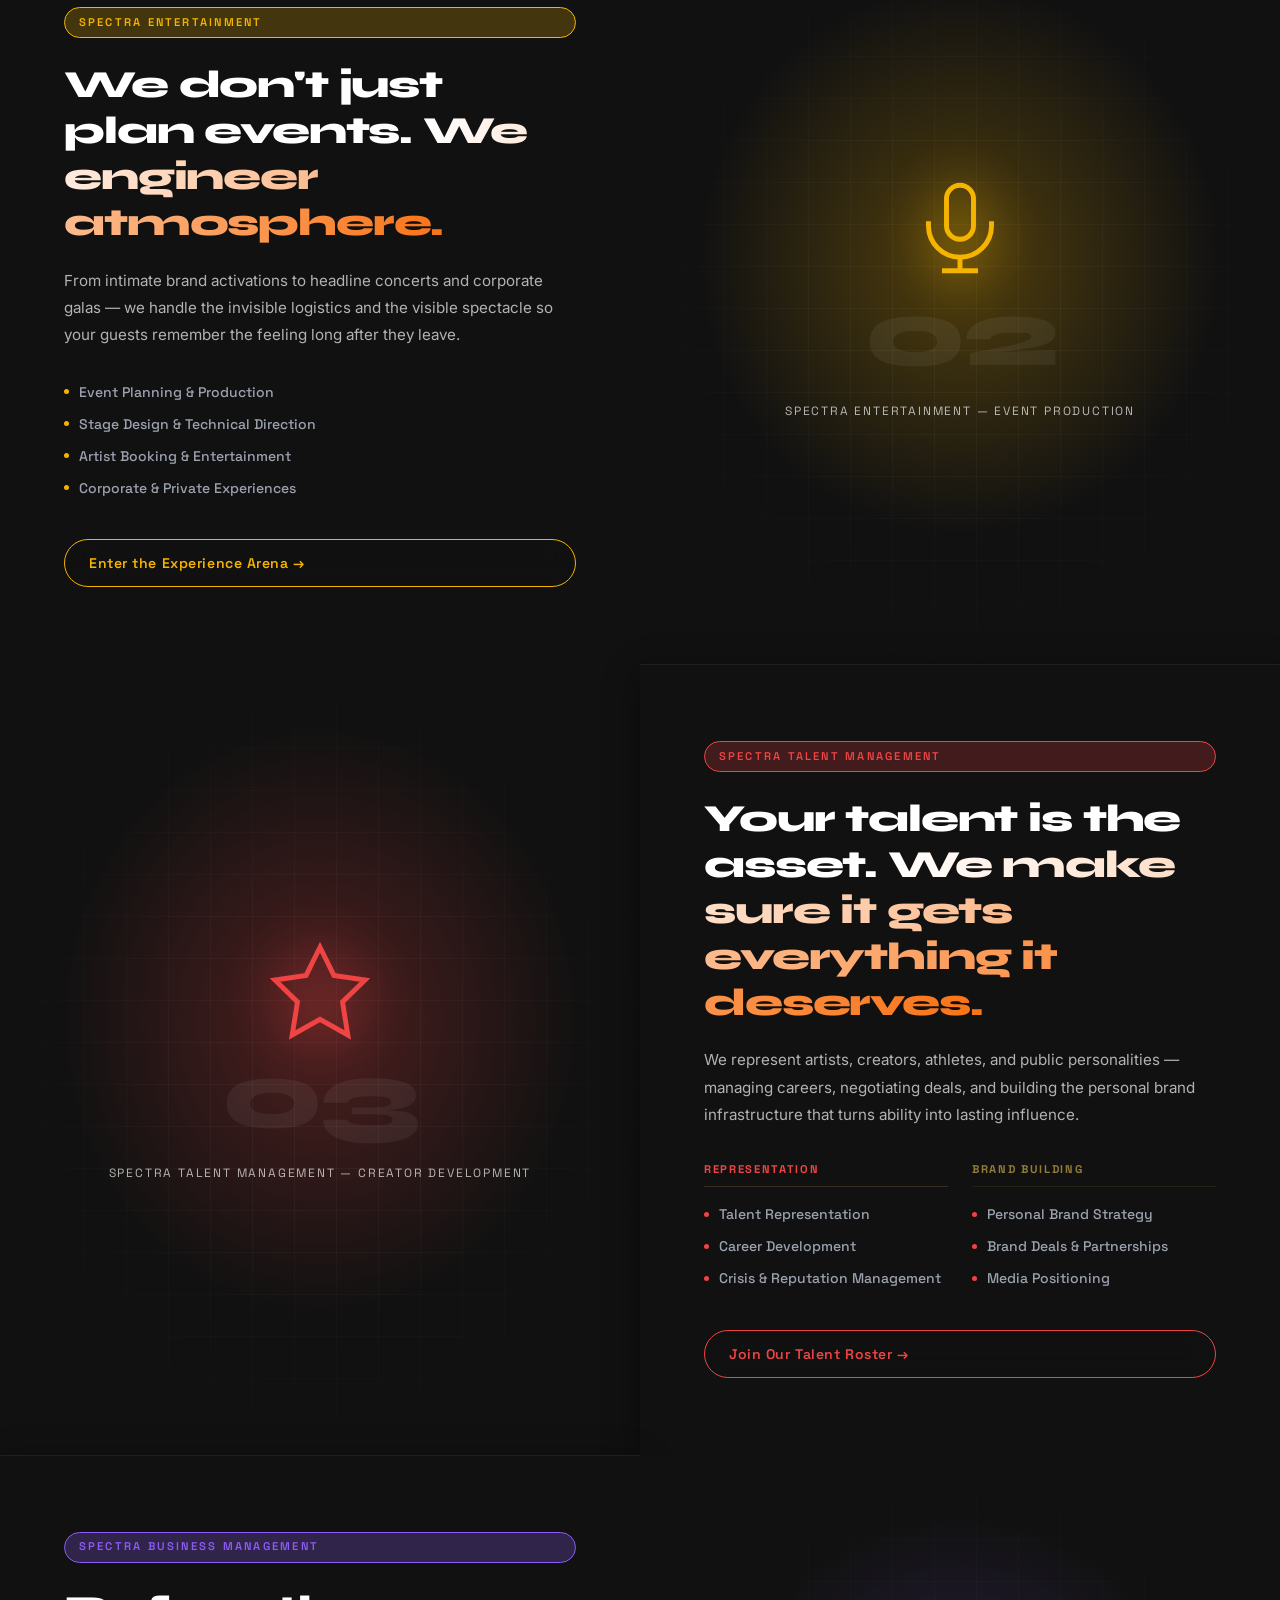
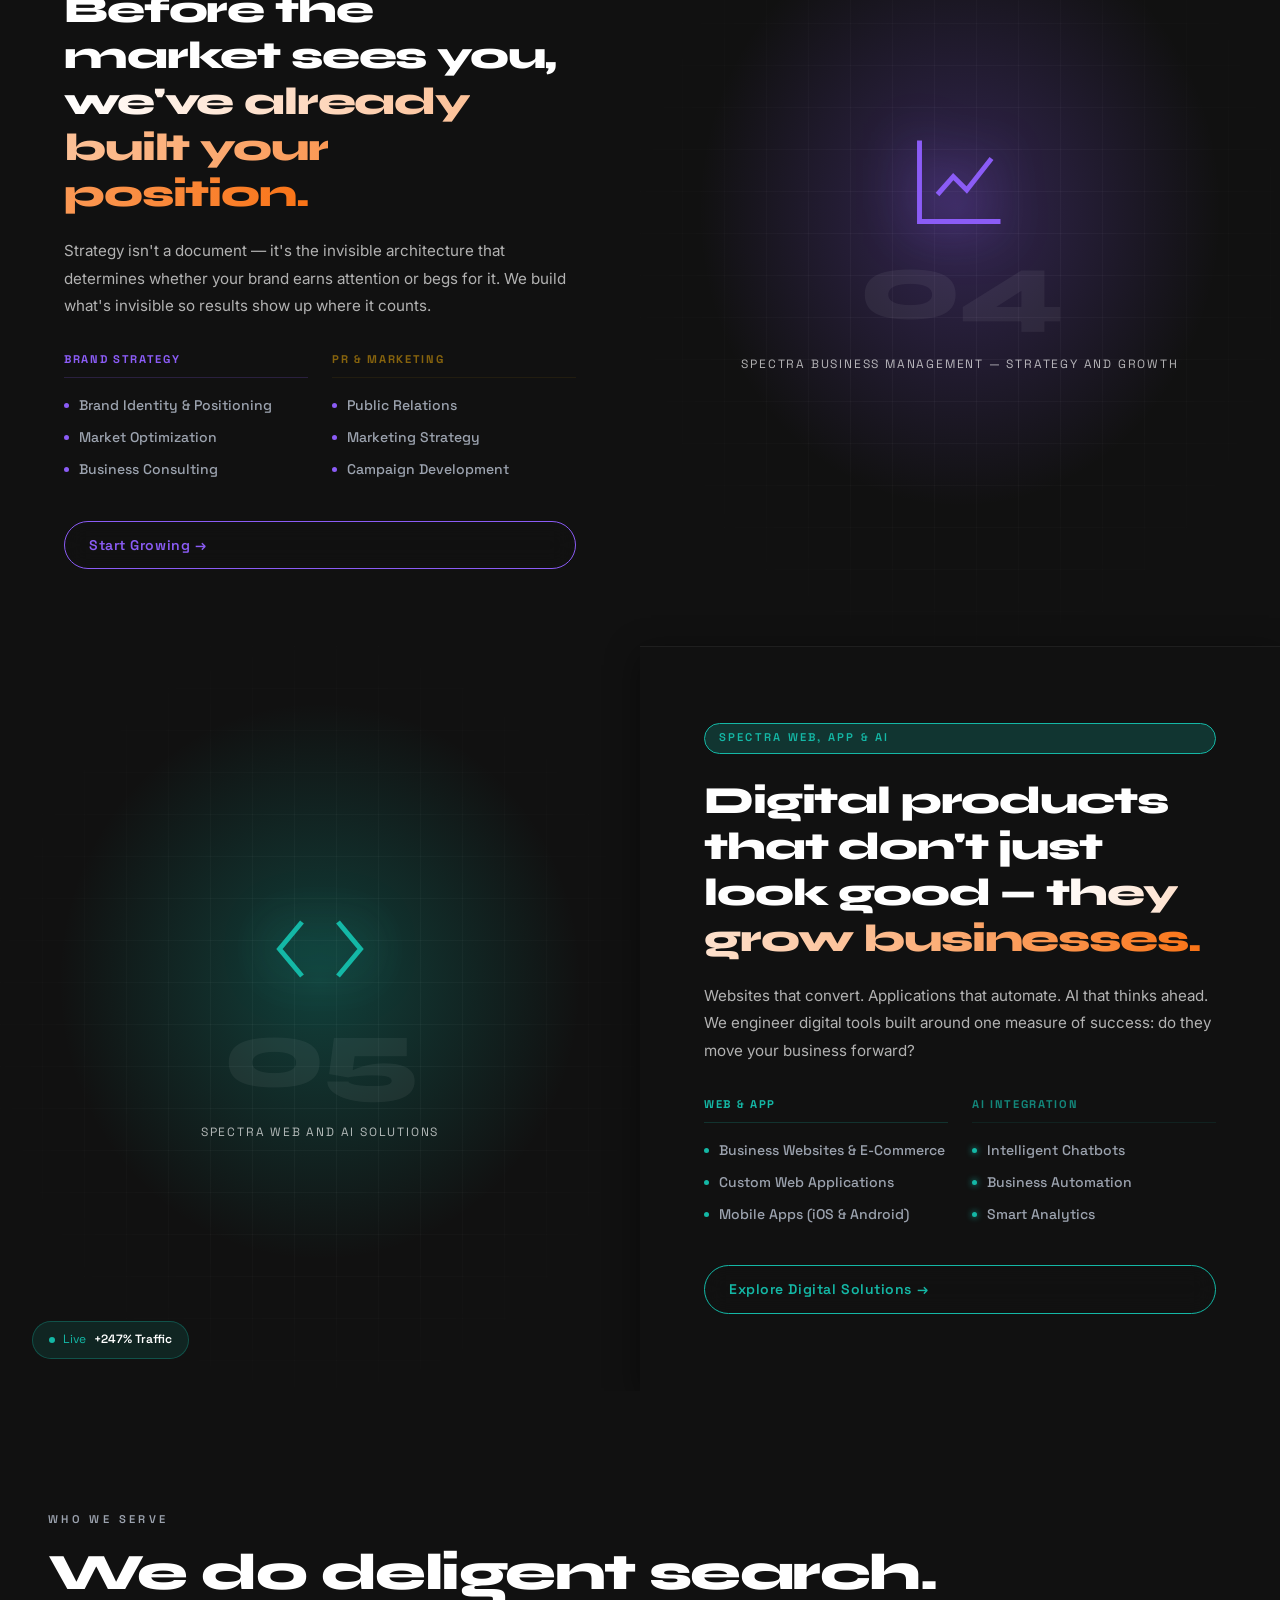
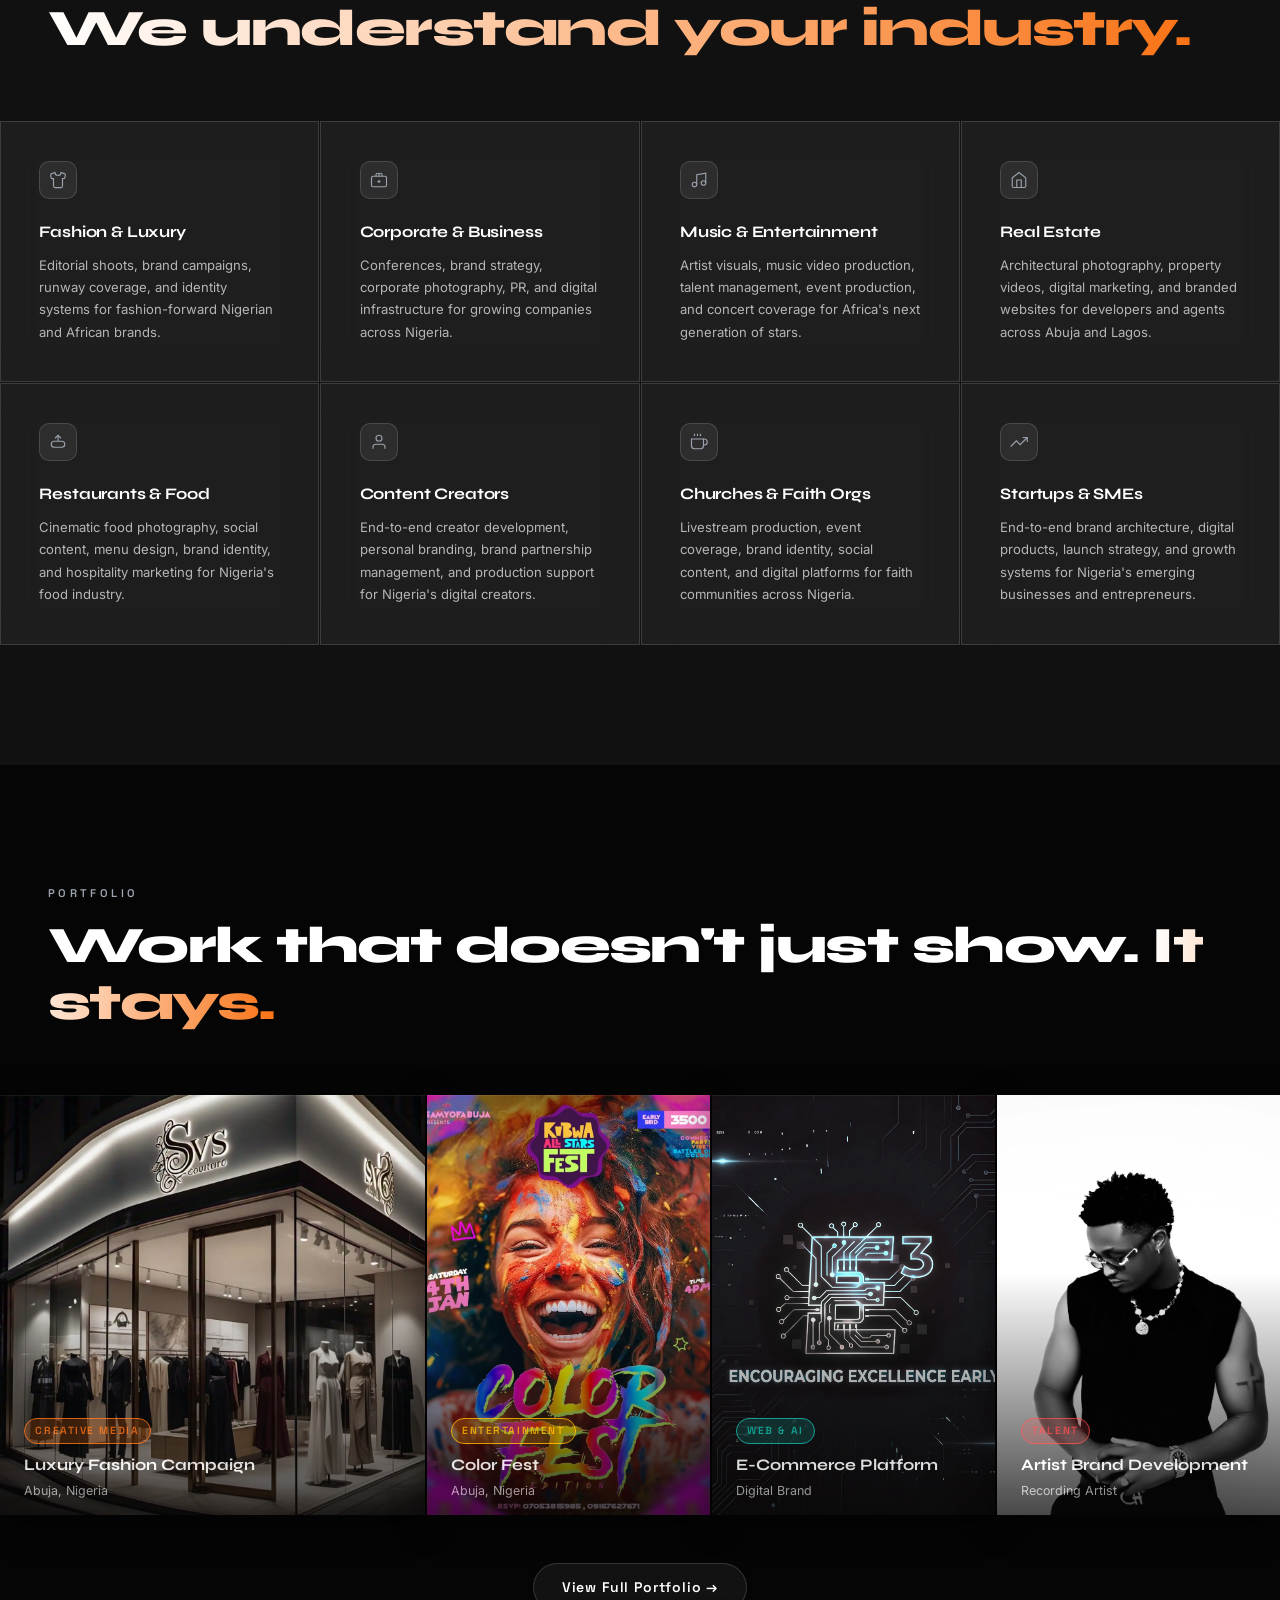
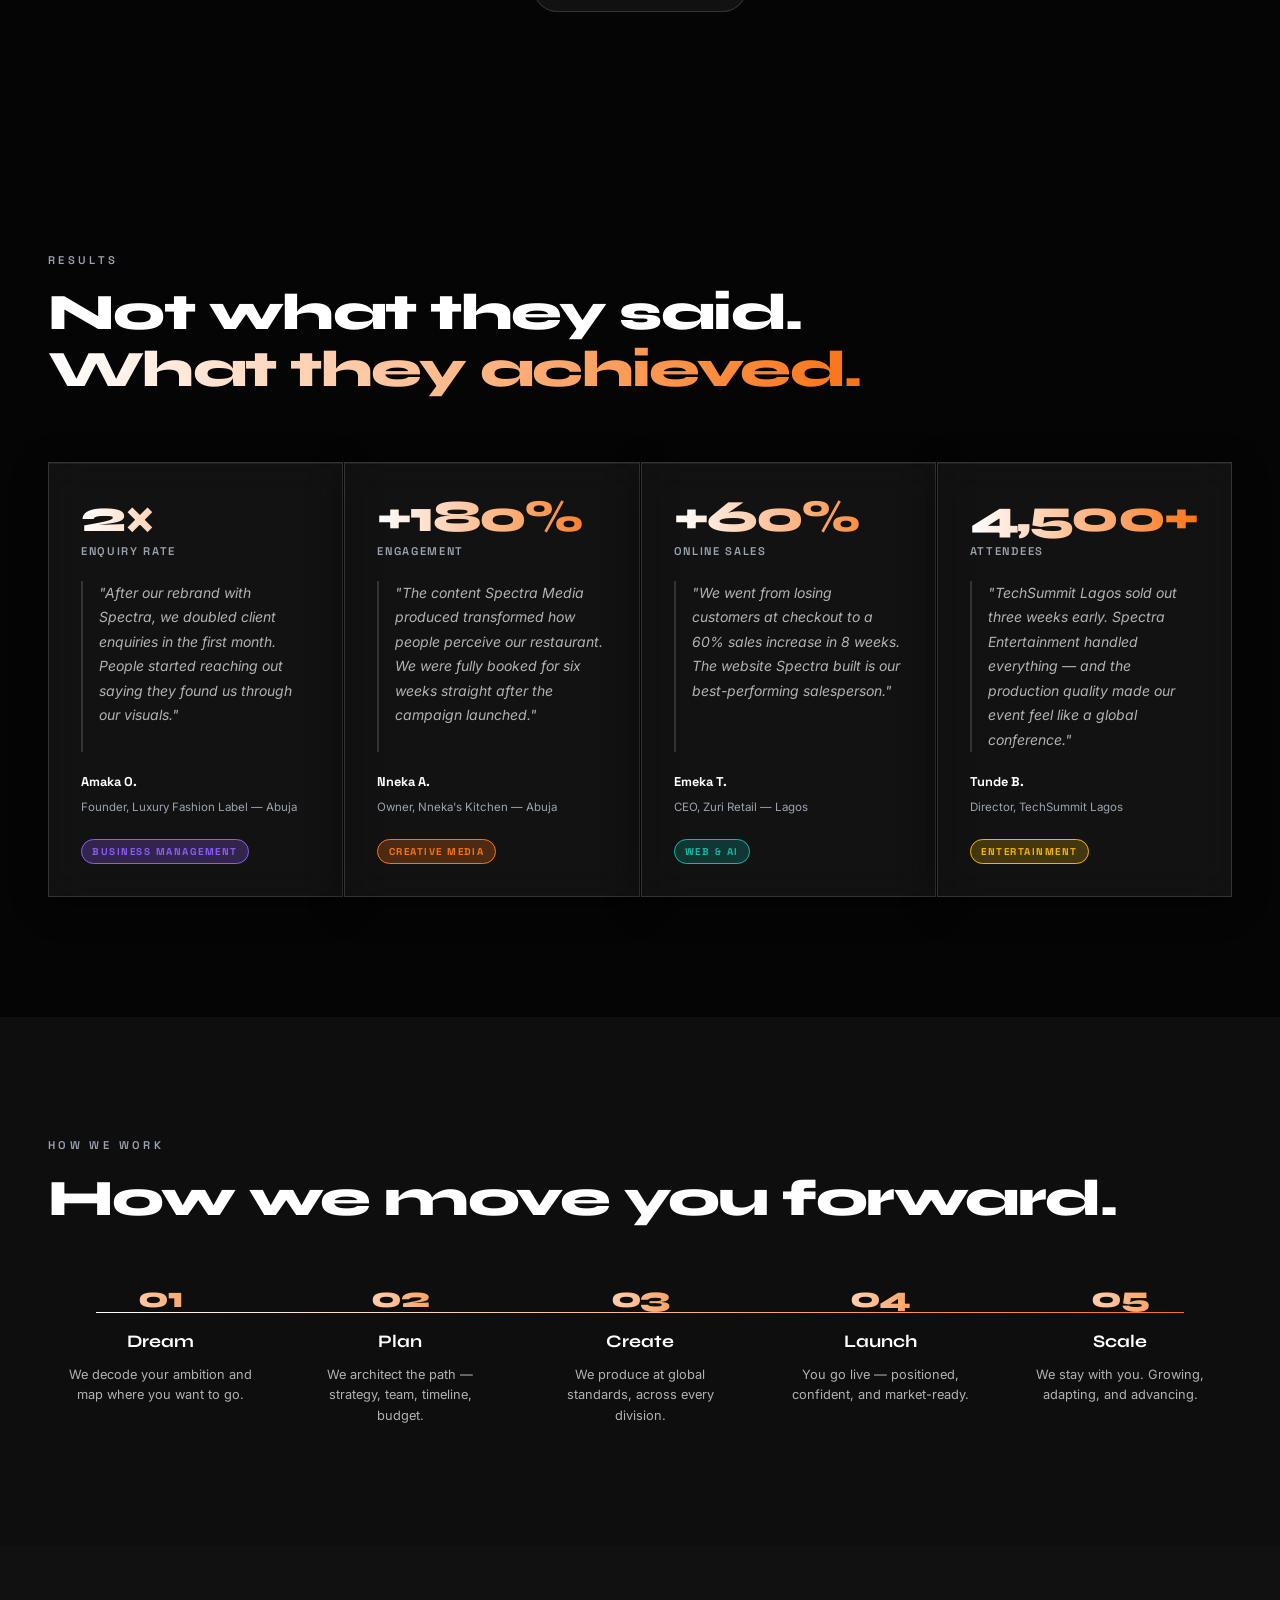
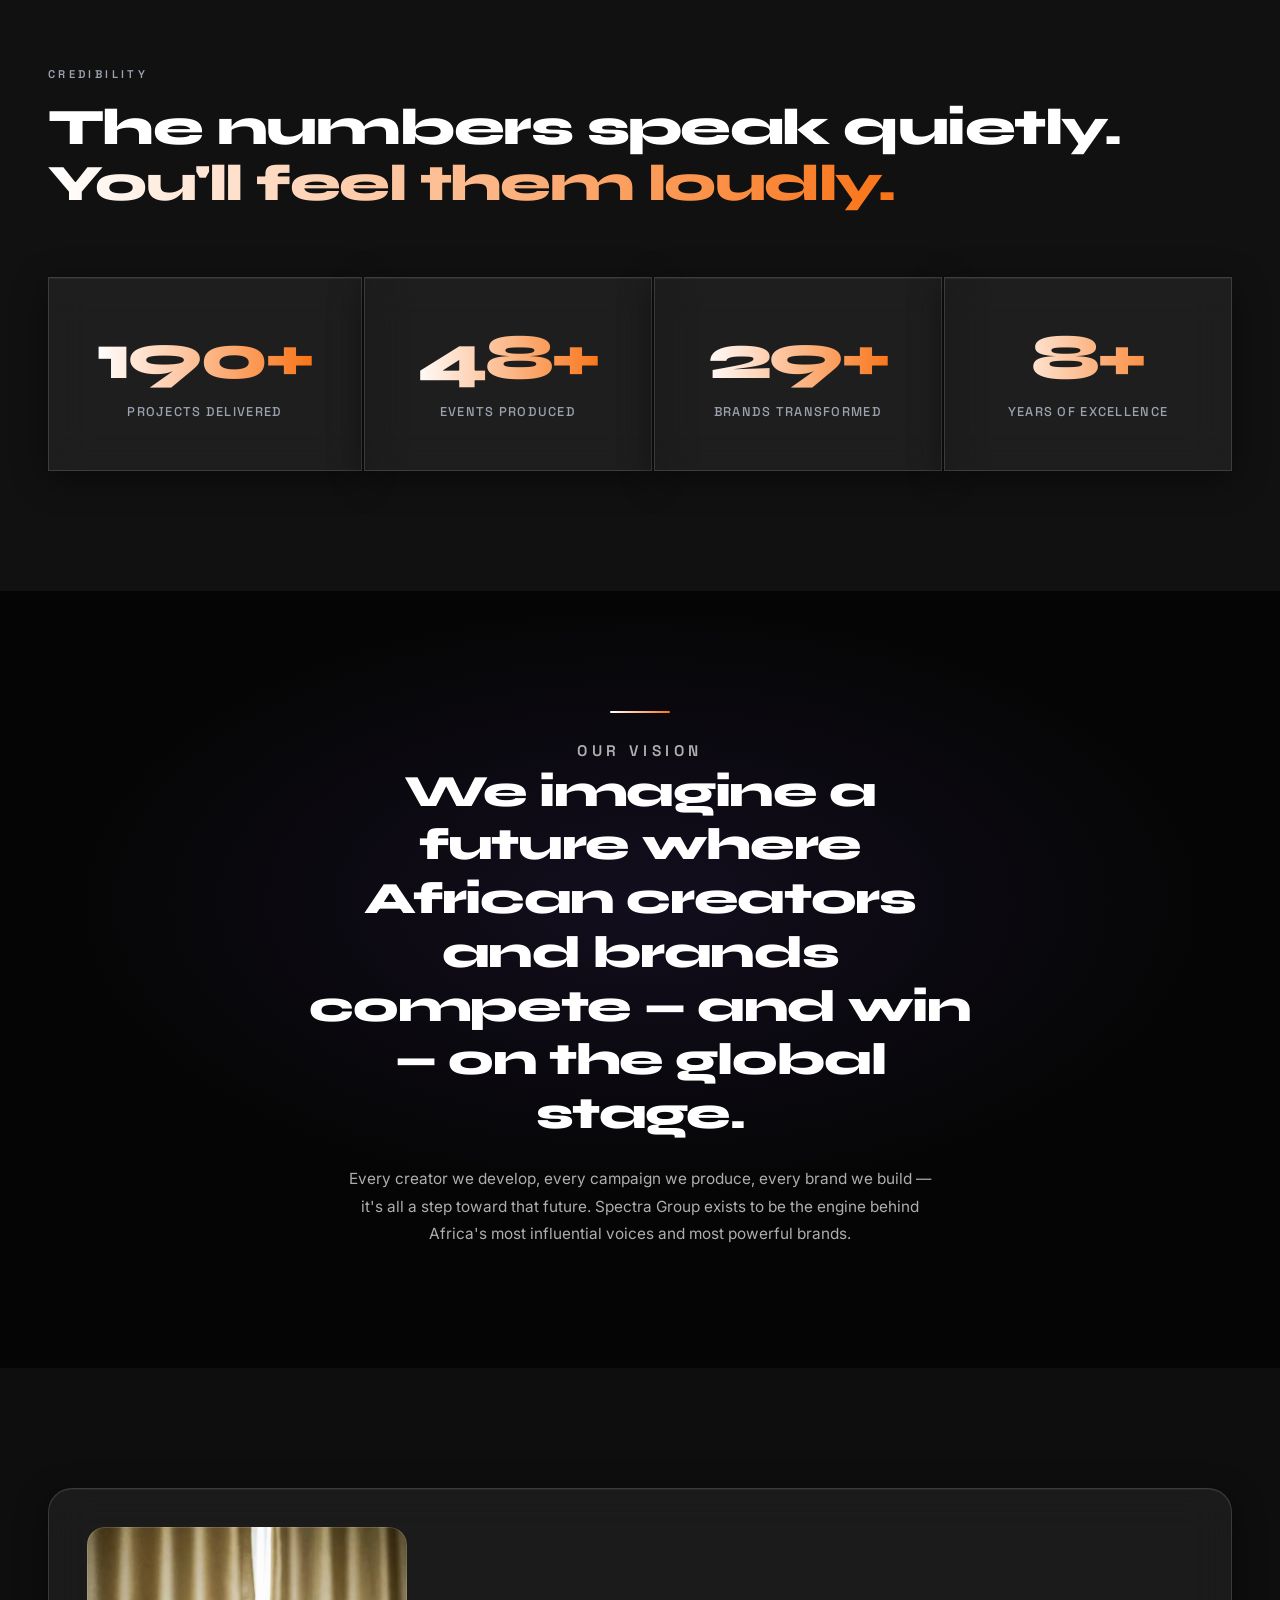
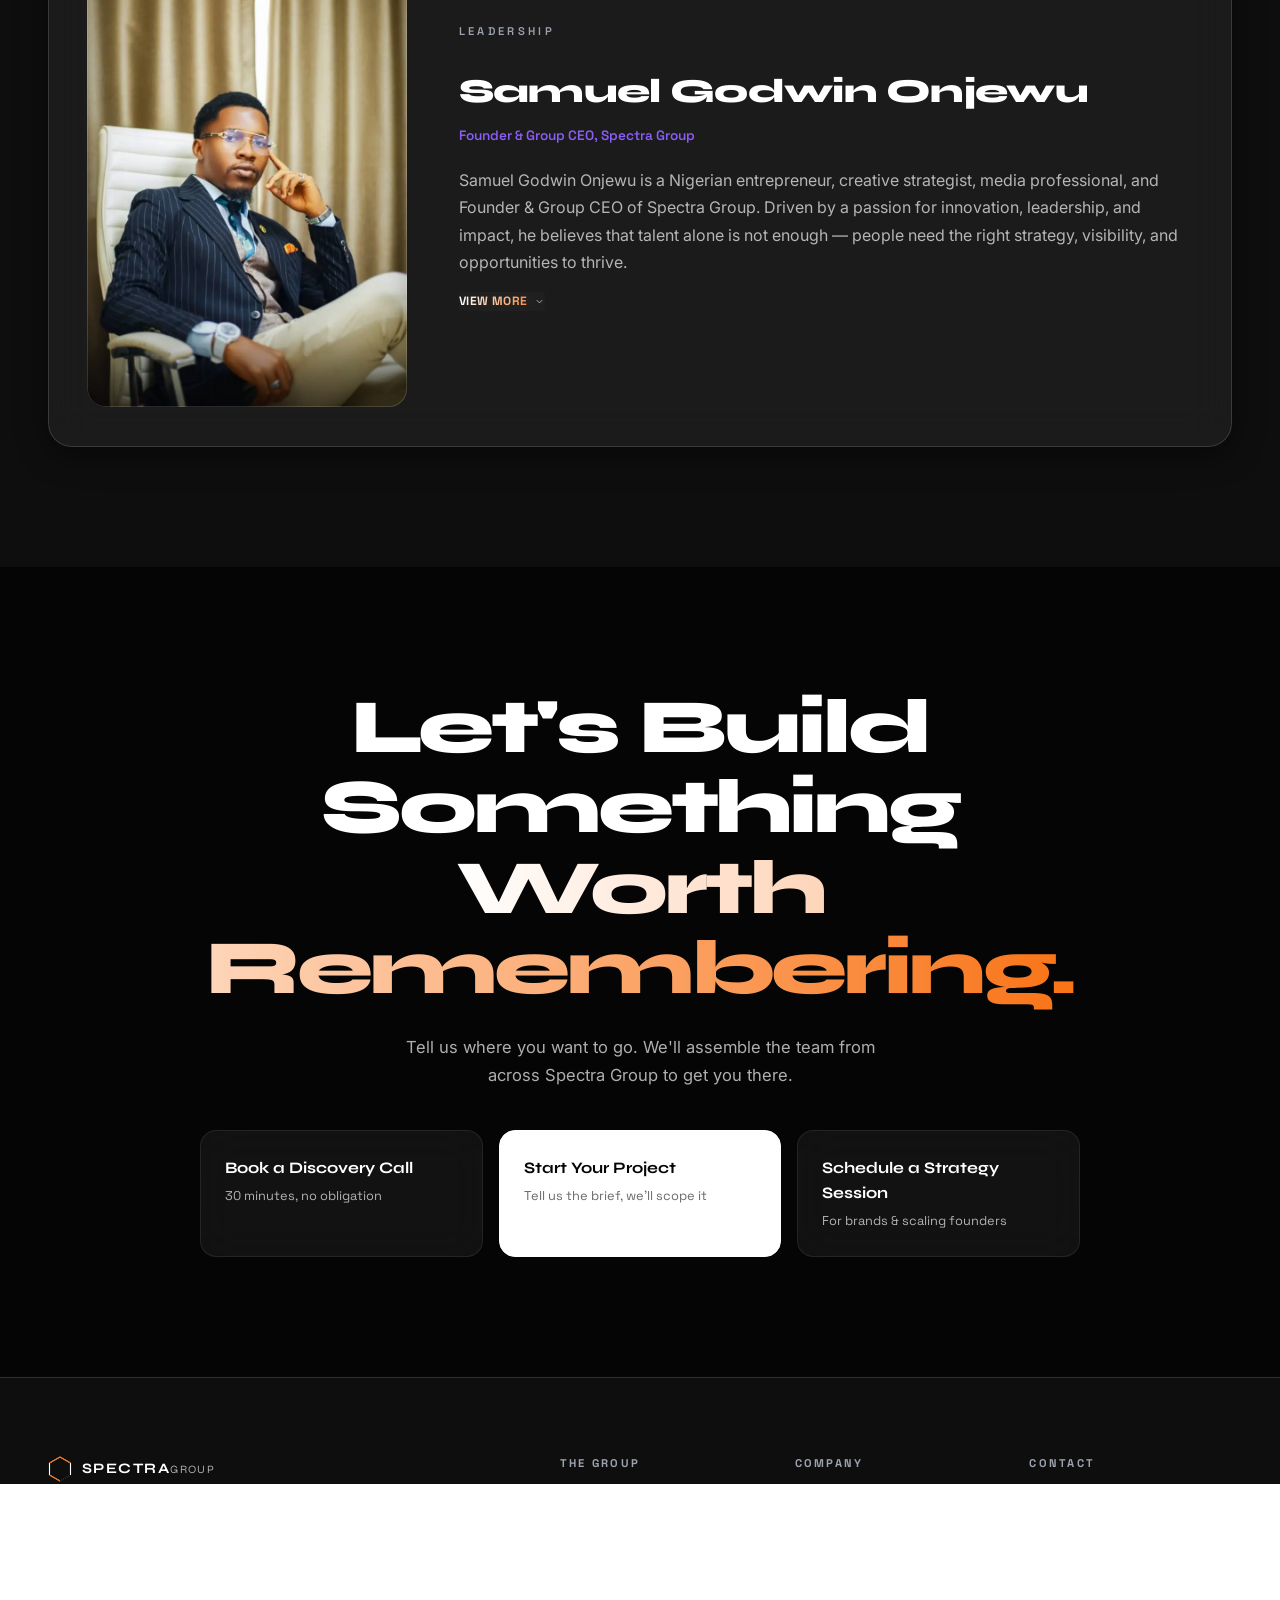
==== commit 4bf9e311: "edit working webpage files" ====
--- a/index.html
+++ b/index.html
@@ -183,7 +183,7 @@
         <div class="spectrum-line"></div>
         <p class="section-label">OUR FRAMEWORK</p>
         <h2>We don't just represent talent.<br/><em>We build entire careers.</em></h2>
-        <p>Most African creators have the raw material for global relevance. What they lack is structure, strategy, and the right production ecosystem around them. Spectra fills that gap — from first discovery to sustained influence.</p>
+        <p>Most African brands have the raw material for global relevance. What they lack is structure, strategy, and the right production ecosystem around them. Spectra fills that gap — from first discovery to sustained influence.</p>
       </div>
       <div class="cd-pillars cd-pillars--six">
         <div class="cd-pillar">
@@ -557,7 +557,7 @@
   <section class="industries reveal-section" data-div="none">
     <div class="container">
       <p class="section-label">WHO WE SERVE</p>
-      <h2 class="section-headline">We don't do everything.<br/><em>We understand your industry.</em></h2>
+      <h2 class="section-headline">We do deligent search.<br/><em>We understand your industry.</em></h2>
     </div>
     <div class="industries-grid">
       <div class="industry-card">
@@ -812,17 +812,6 @@
             <span class="read-more-label">View more</span>
             <svg viewBox="0 0 24 24" fill="none" stroke="currentColor" stroke-width="2"><polyline points="6 9 12 15 18 9"/></svg>
           </button>
-
-          <div class="founder-contact">
-            <a href="mailto:Spectragroup00@gmail.com" class="founder-contact-link">
-              <svg viewBox="0 0 24 24" fill="none" stroke="currentColor" stroke-width="1.6"><rect x="2" y="4" width="20" height="16" rx="2"/><path d="M2 7l10 6 10-6"/></svg>
-              Spectragroup00@gmail.com
-            </a>
-            <a href="https://wa.me/2347053815985" target="_blank" rel="noopener" class="founder-contact-link">
-              <svg viewBox="0 0 24 24" fill="none" stroke="currentColor" stroke-width="1.6"><path d="M21 11.5a8.38 8.38 0 0 1-.9 3.8 8.5 8.5 0 0 1-7.6 4.7 8.38 8.38 0 0 1-3.8-.9L3 21l1.9-5.7a8.38 8.38 0 0 1-.9-3.8 8.5 8.5 0 0 1 4.7-7.6 8.38 8.38 0 0 1 3.8-.9h.5a8.48 8.48 0 0 1 8 8v.5z"/></svg>
-              +234 705 381 5985
-            </a>
-          </div>
         </div>
       </div>
     </div>
@@ -849,12 +838,6 @@
           <span class="fcta-option-title">Schedule a Strategy Session</span>
           <span class="fcta-option-sub">For brands &amp; scaling founders</span>
         </a>
-      </div>
-
-      <div class="fcta-direct">
-        <a href="mailto:Samuelonjewu01@gmail.com">Samuelonjewu01@gmail.com</a>
-        <span class="fcta-direct-divider">·</span>
-        <a href="https://wa.me/2347053815985" target="_blank" rel="noopener">WhatsApp +234 705 381 5985</a>
       </div>
     </div>
   </section>
@@ -875,7 +858,7 @@
           </svg>
           <span>SPECTRA<em>GROUP</em></span>
         </div>
-        <p>Africa's Creator Development & Brand Production Studio.</p>
+        <p>Africa's Brand Development & Creative Production Studio.</p>
         <div class="footer-socials">
           <a href="#" aria-label="Instagram"><svg viewBox="0 0 24 24" fill="none" stroke="currentColor" stroke-width="1.5"><rect x="2" y="2" width="20" height="20" rx="5"/><circle cx="12" cy="12" r="4"/><circle cx="17.5" cy="6.5" r="1" fill="currentColor" stroke="none"/></svg></a>
           <a href="#" aria-label="LinkedIn"><svg viewBox="0 0 24 24" fill="none" stroke="currentColor" stroke-width="1.5"><rect x="2" y="2" width="20" height="20" rx="3"/><path d="M7 10v7M7 7v.01M11 17v-3.5a2.5 2.5 0 0 1 5 0V17M11 10v7"/></svg></a>
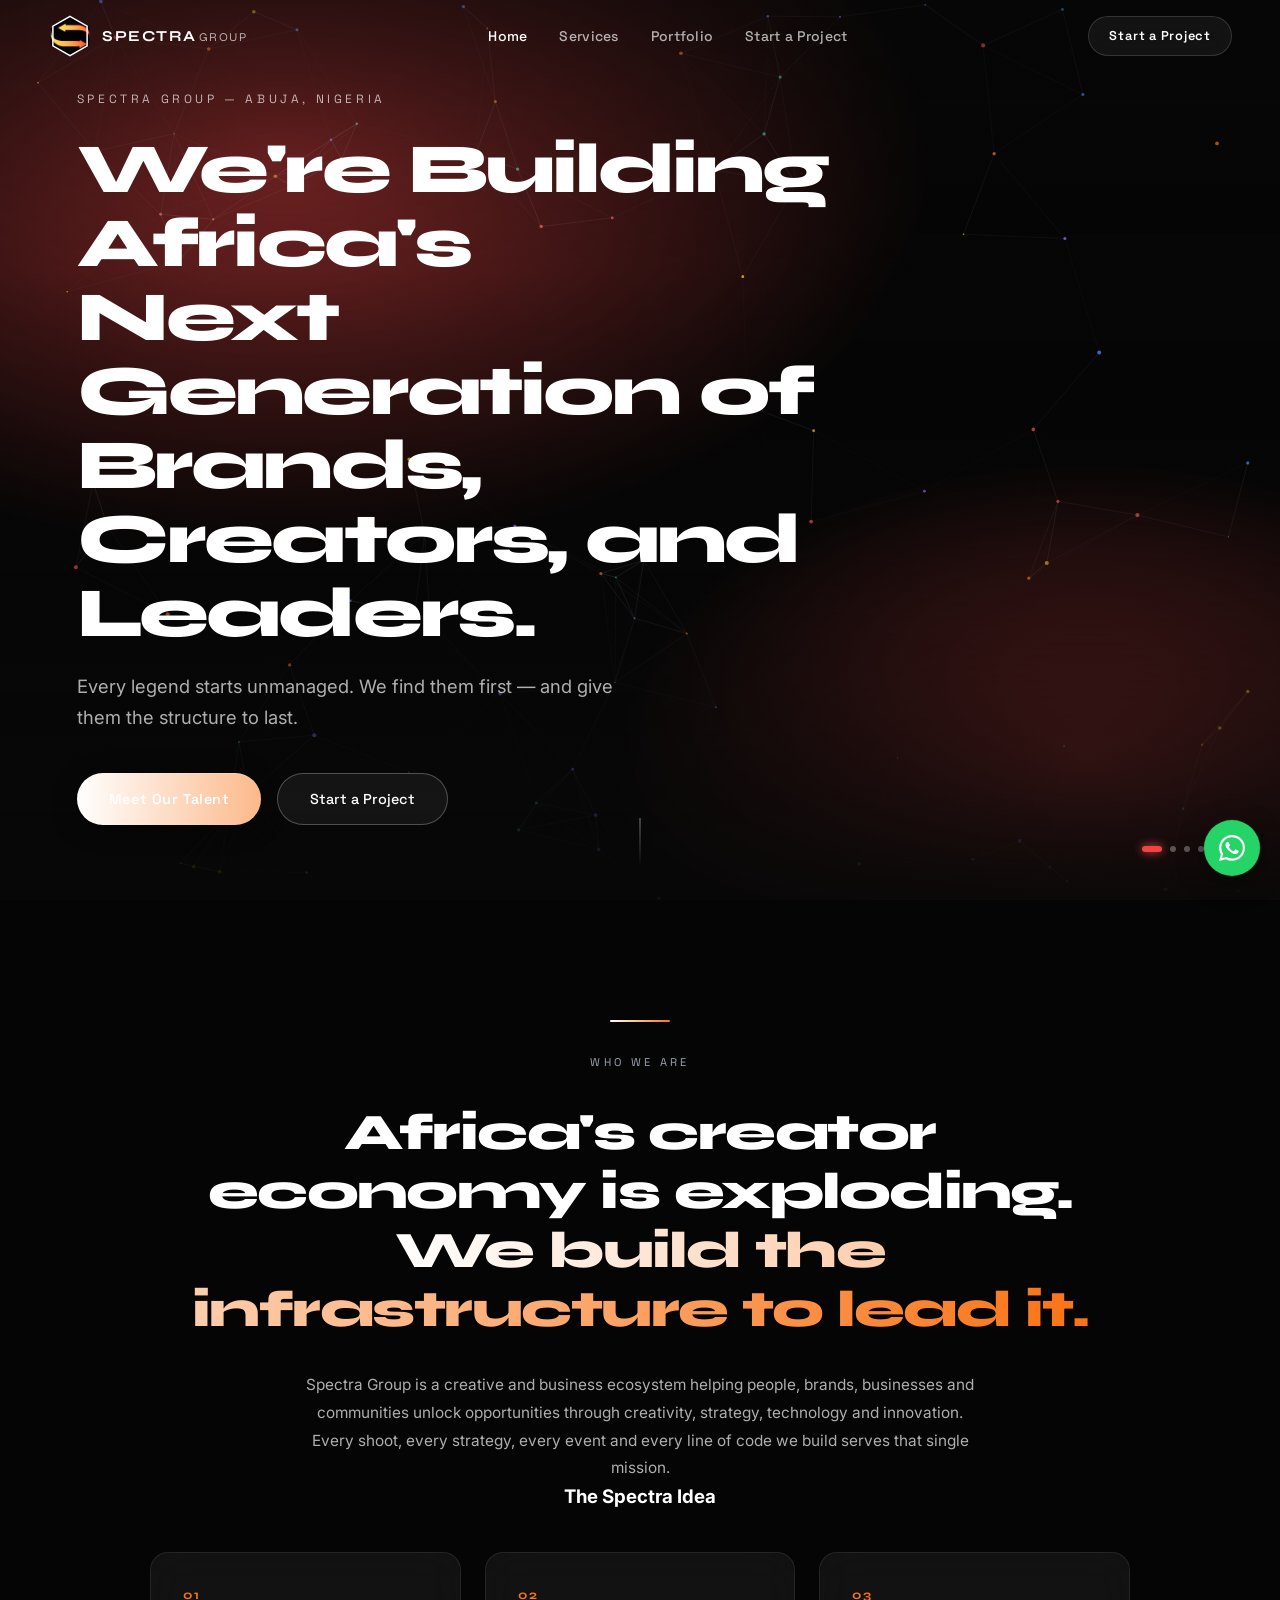
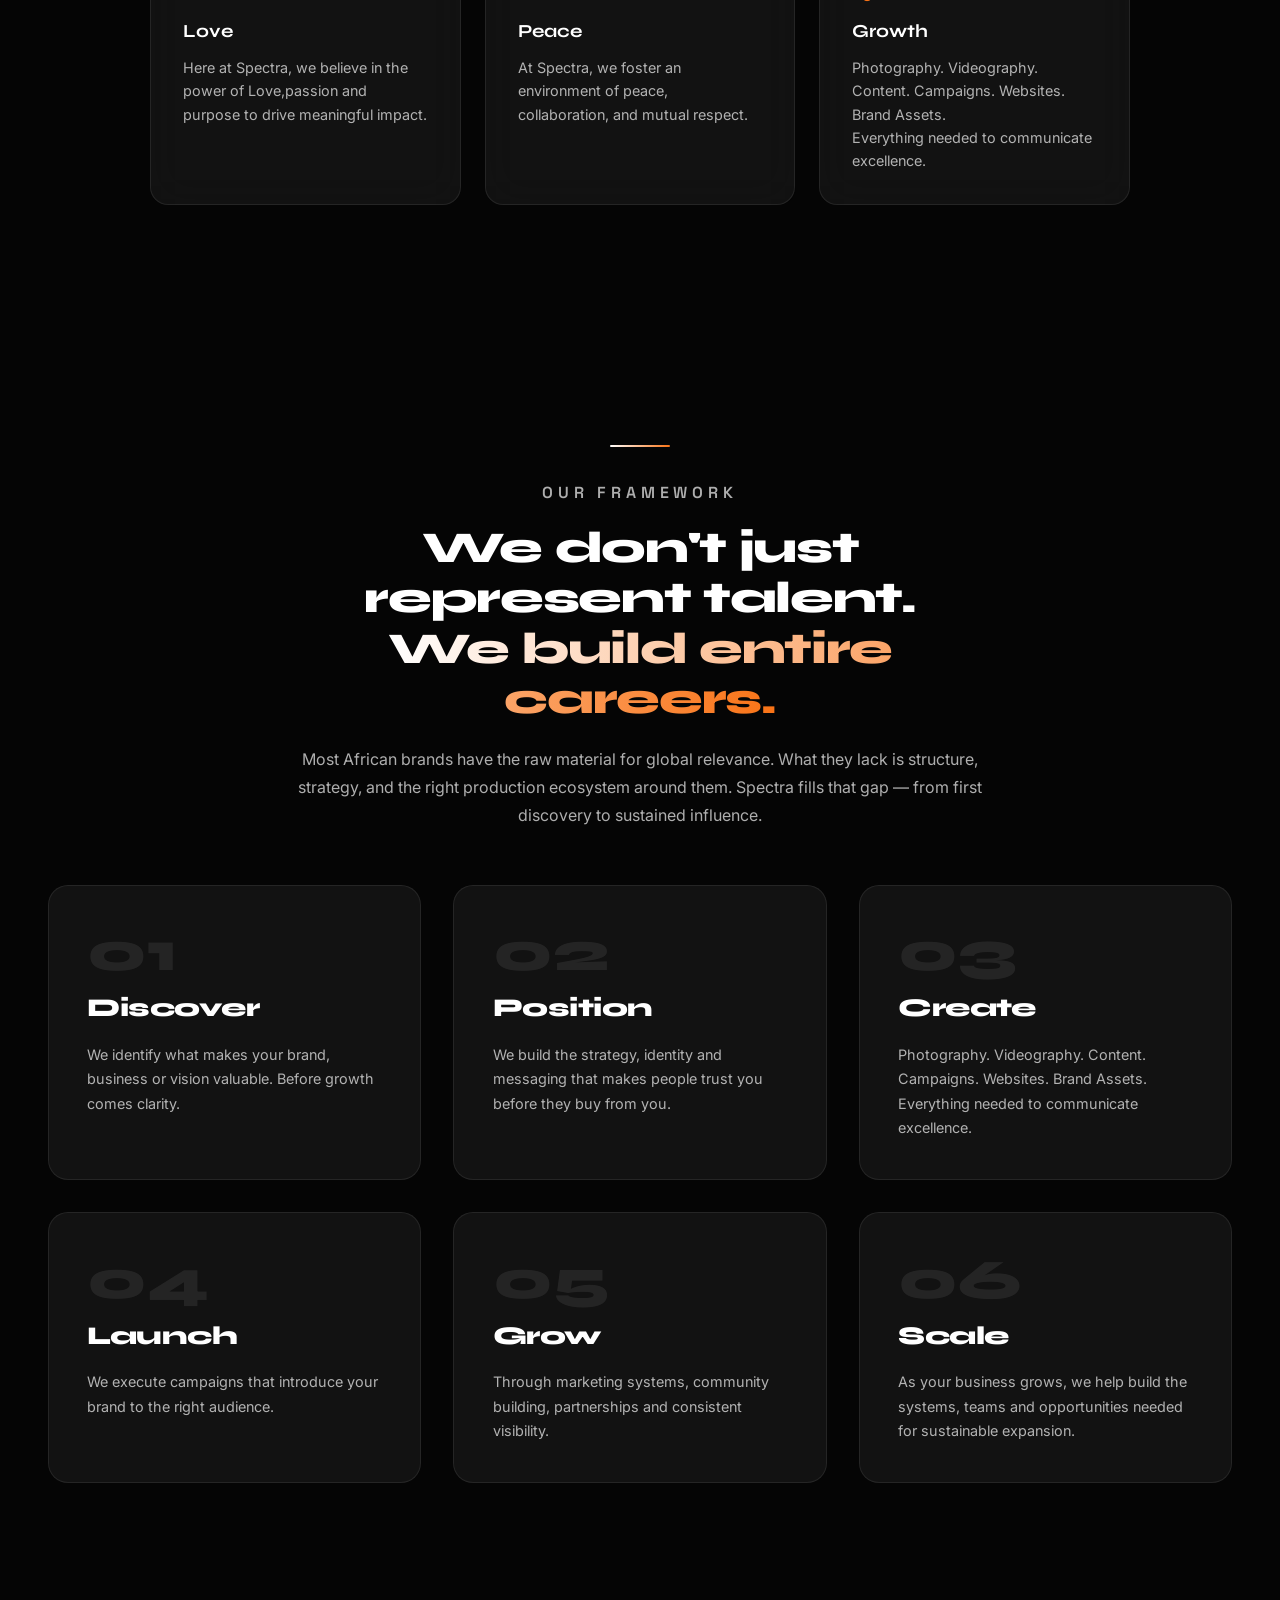
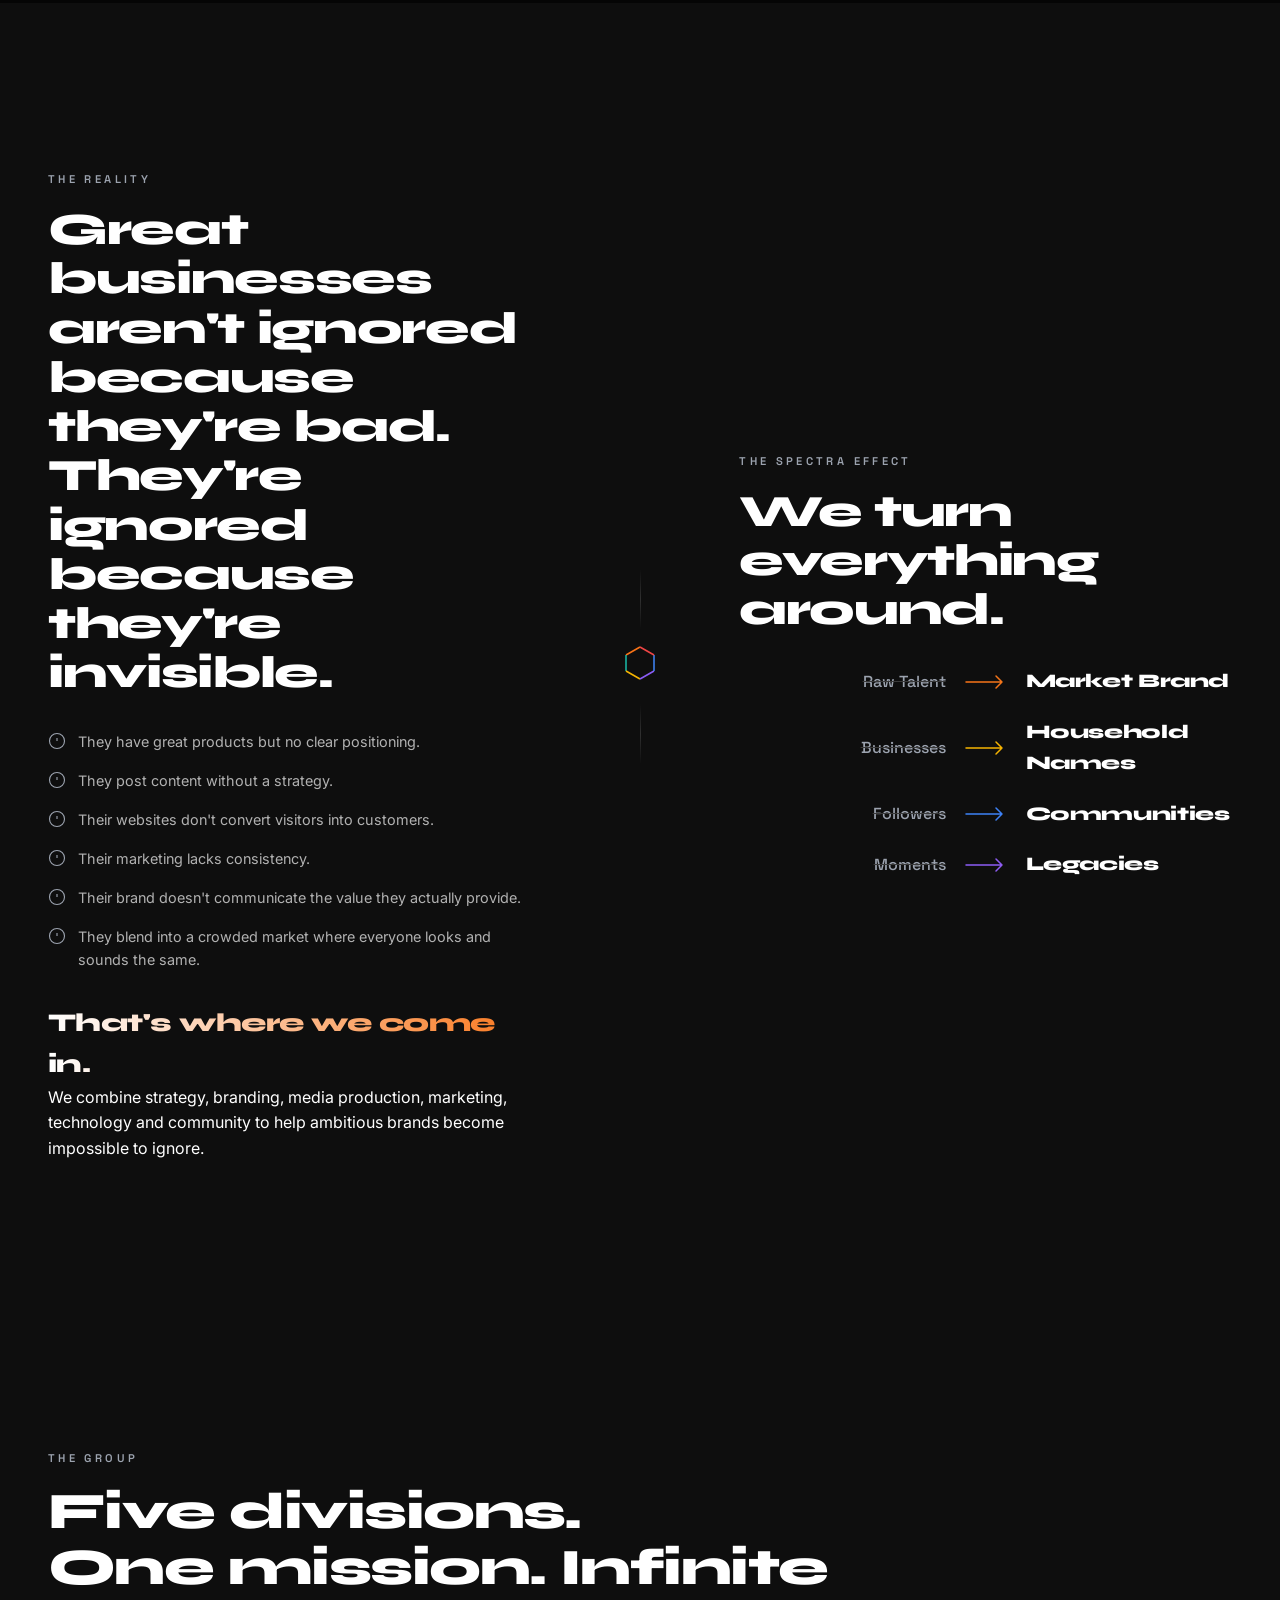
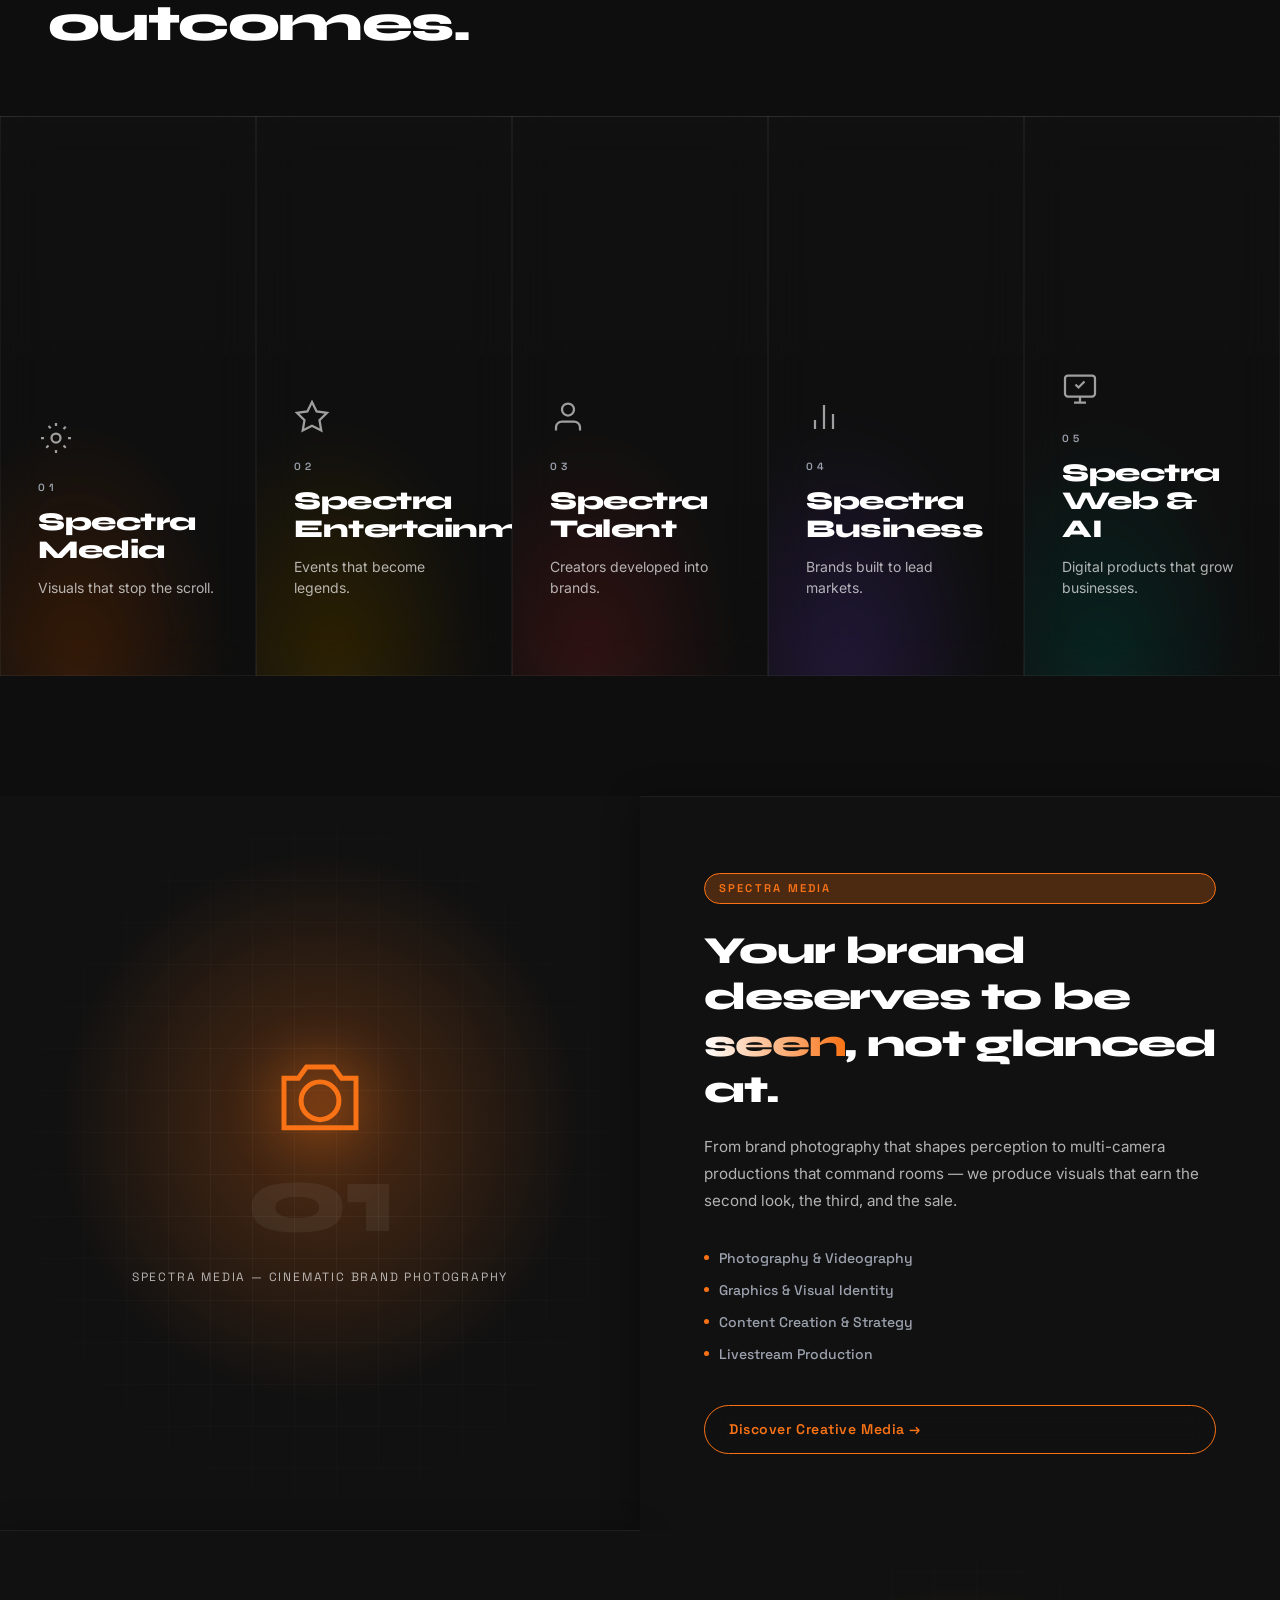
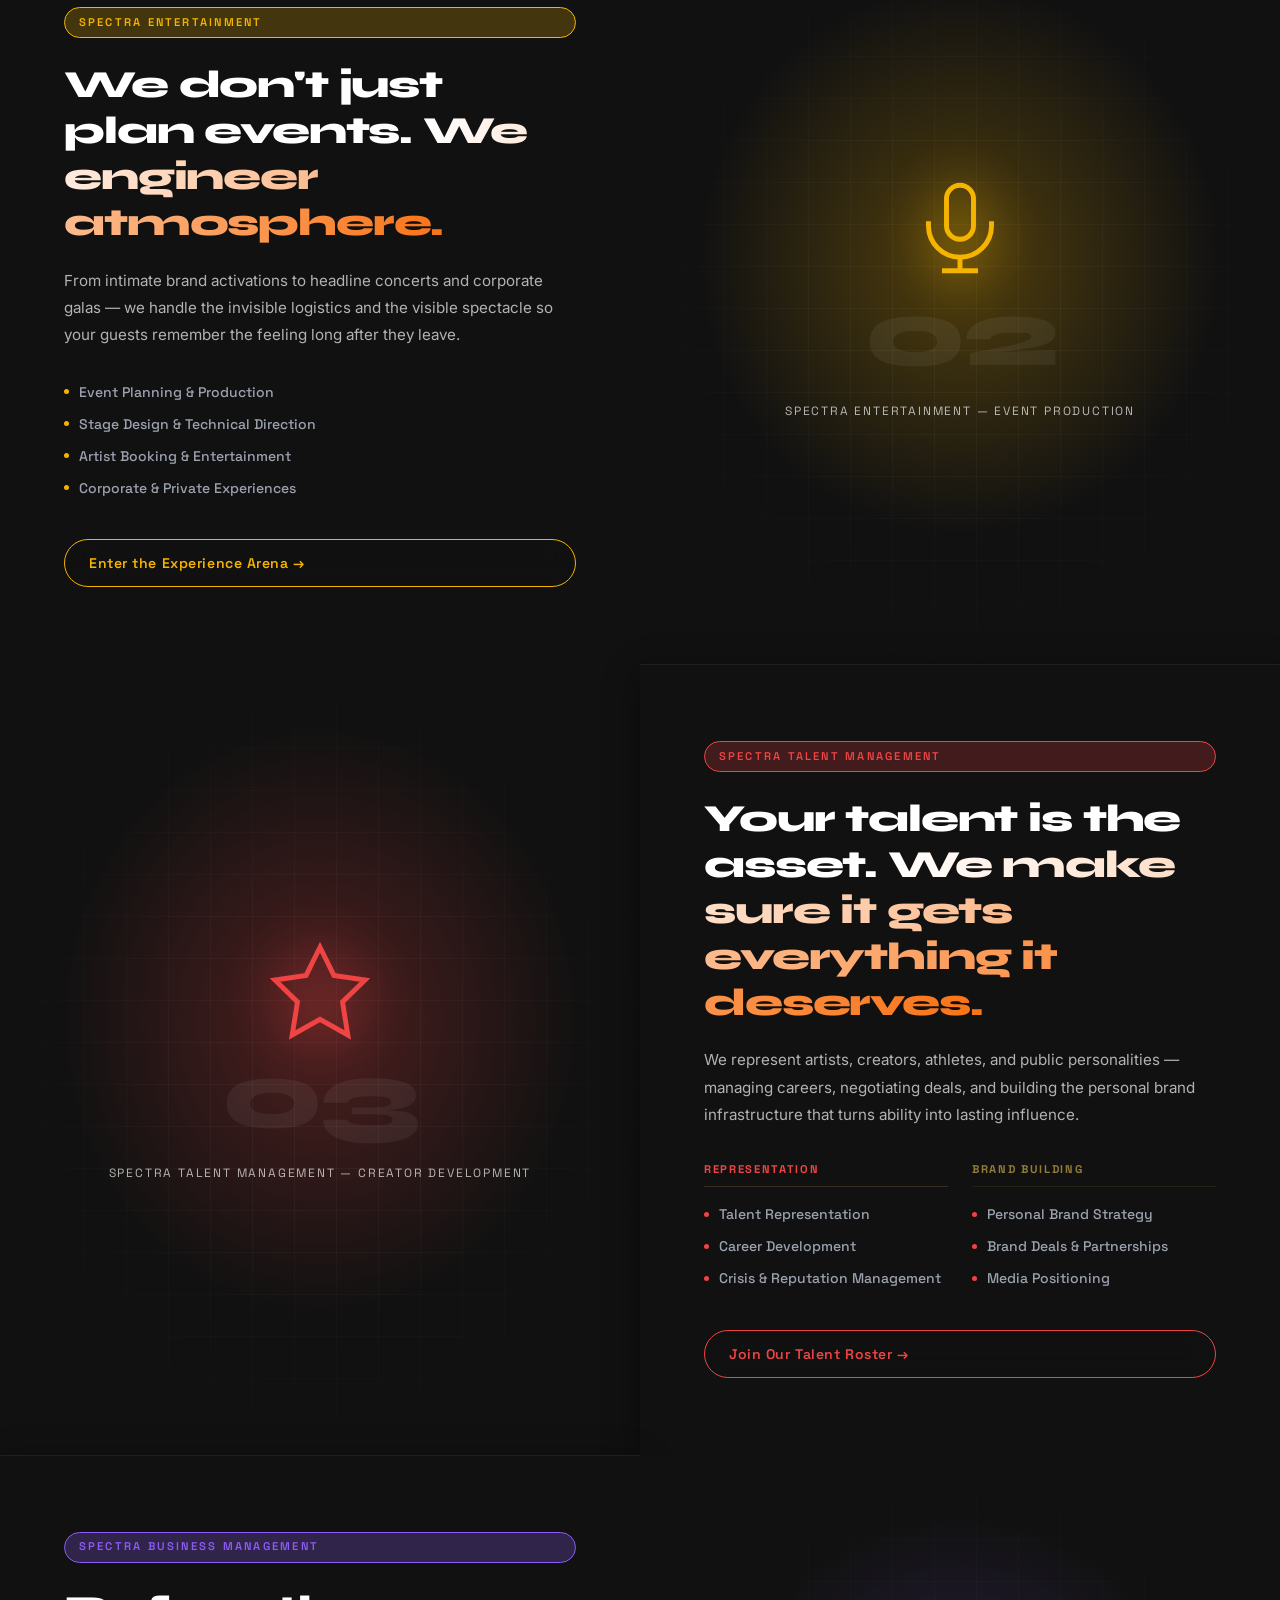
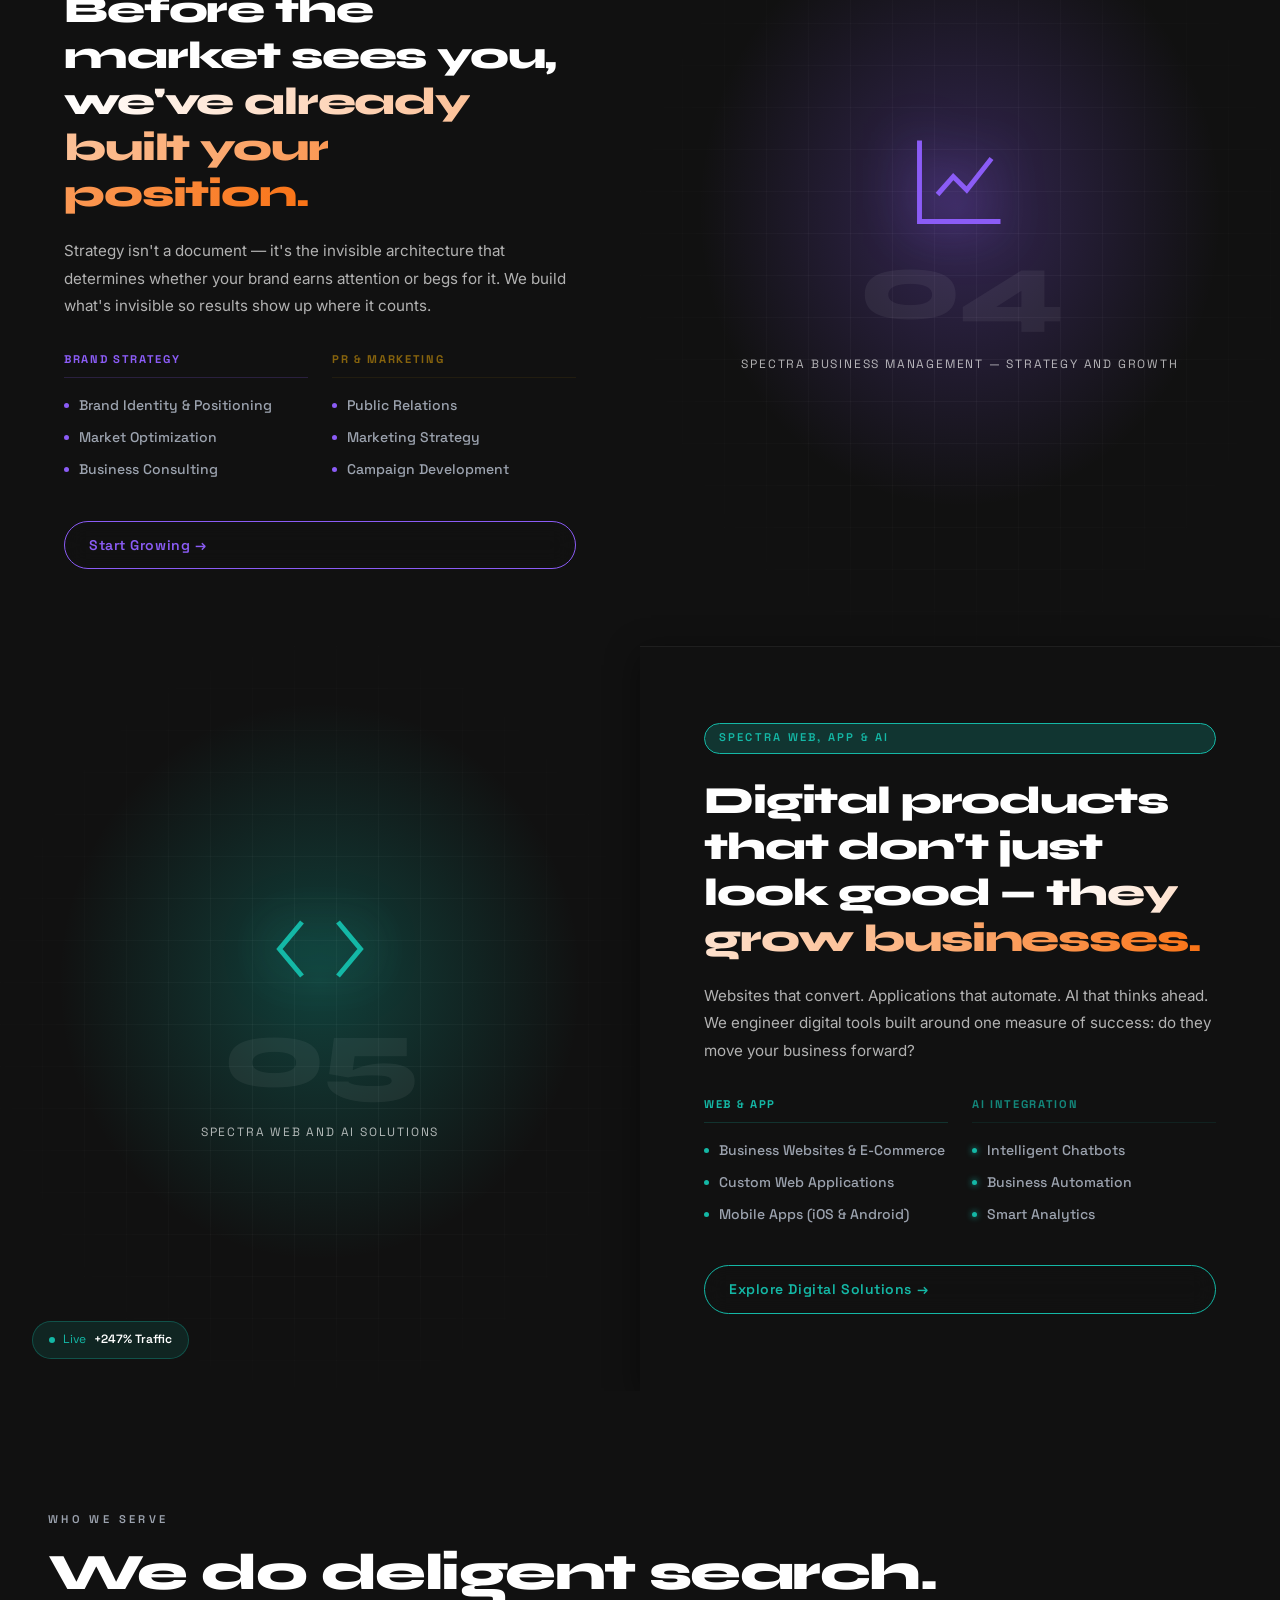
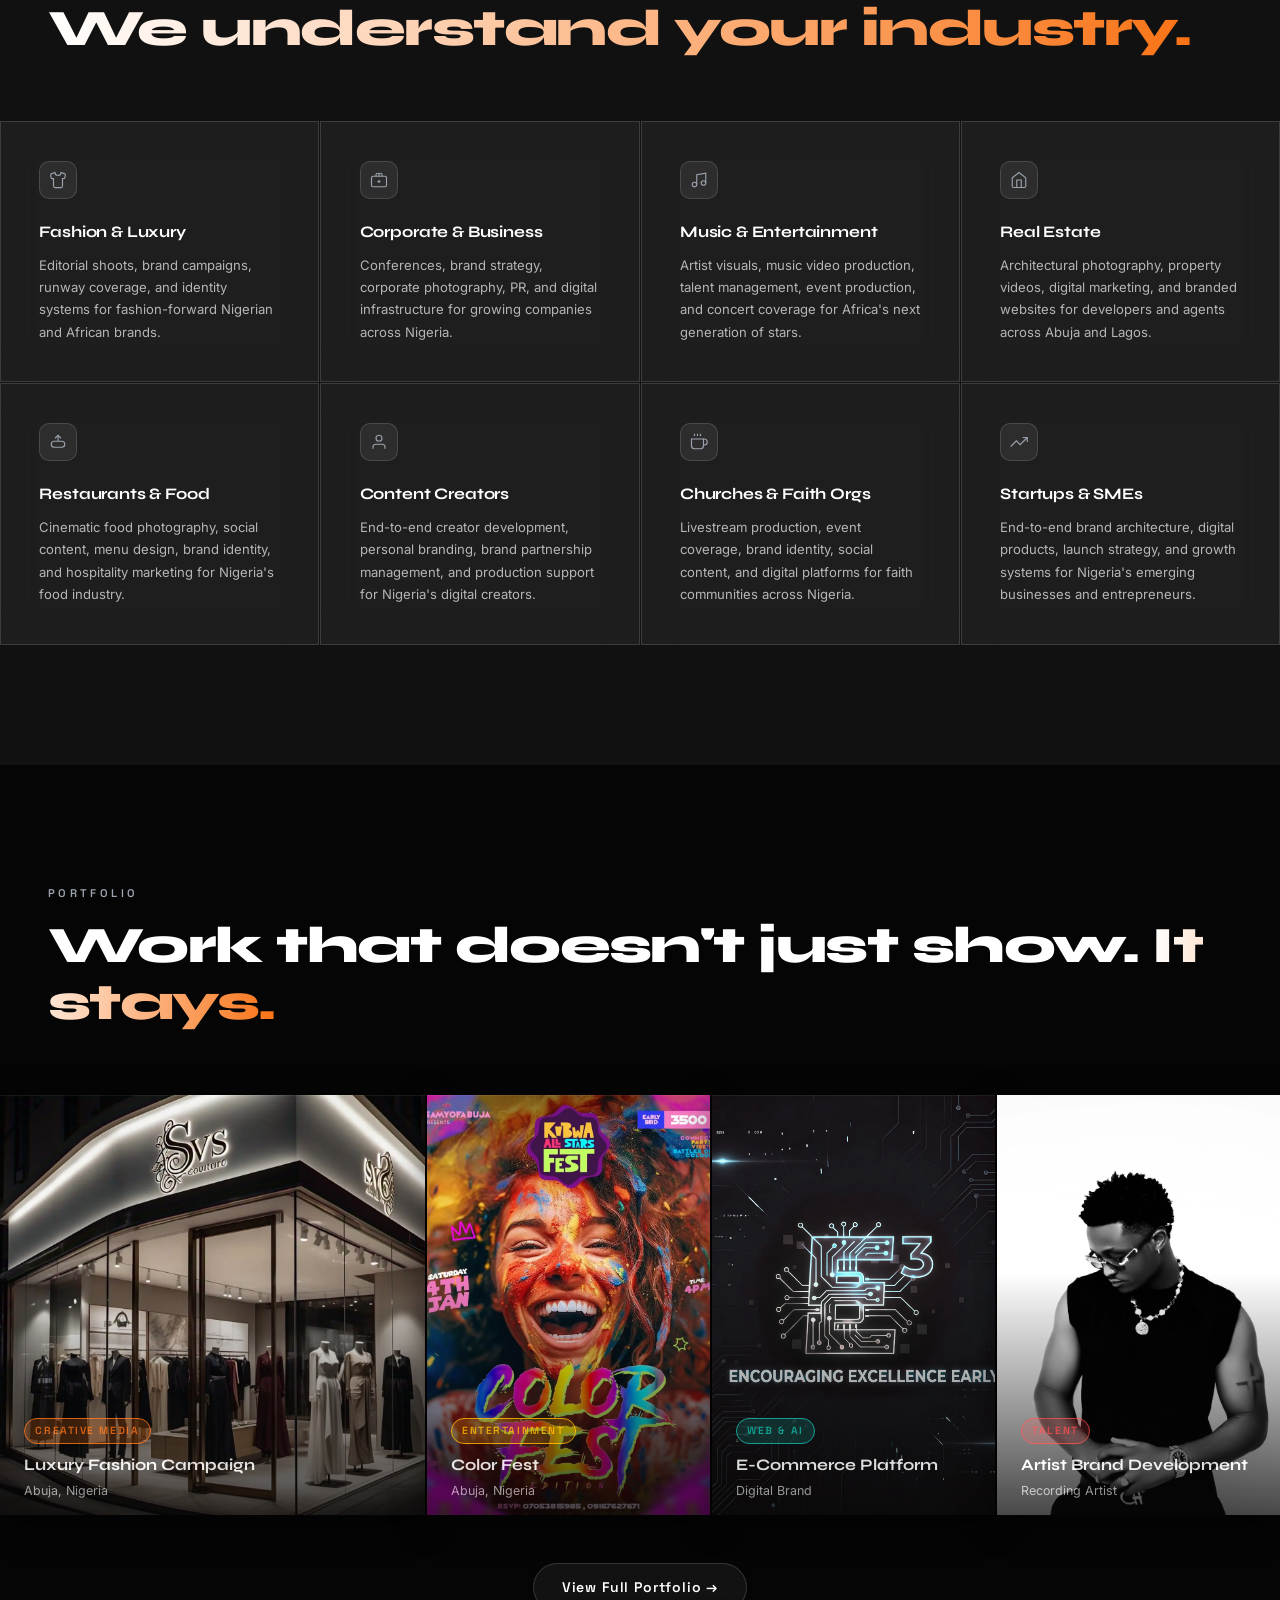
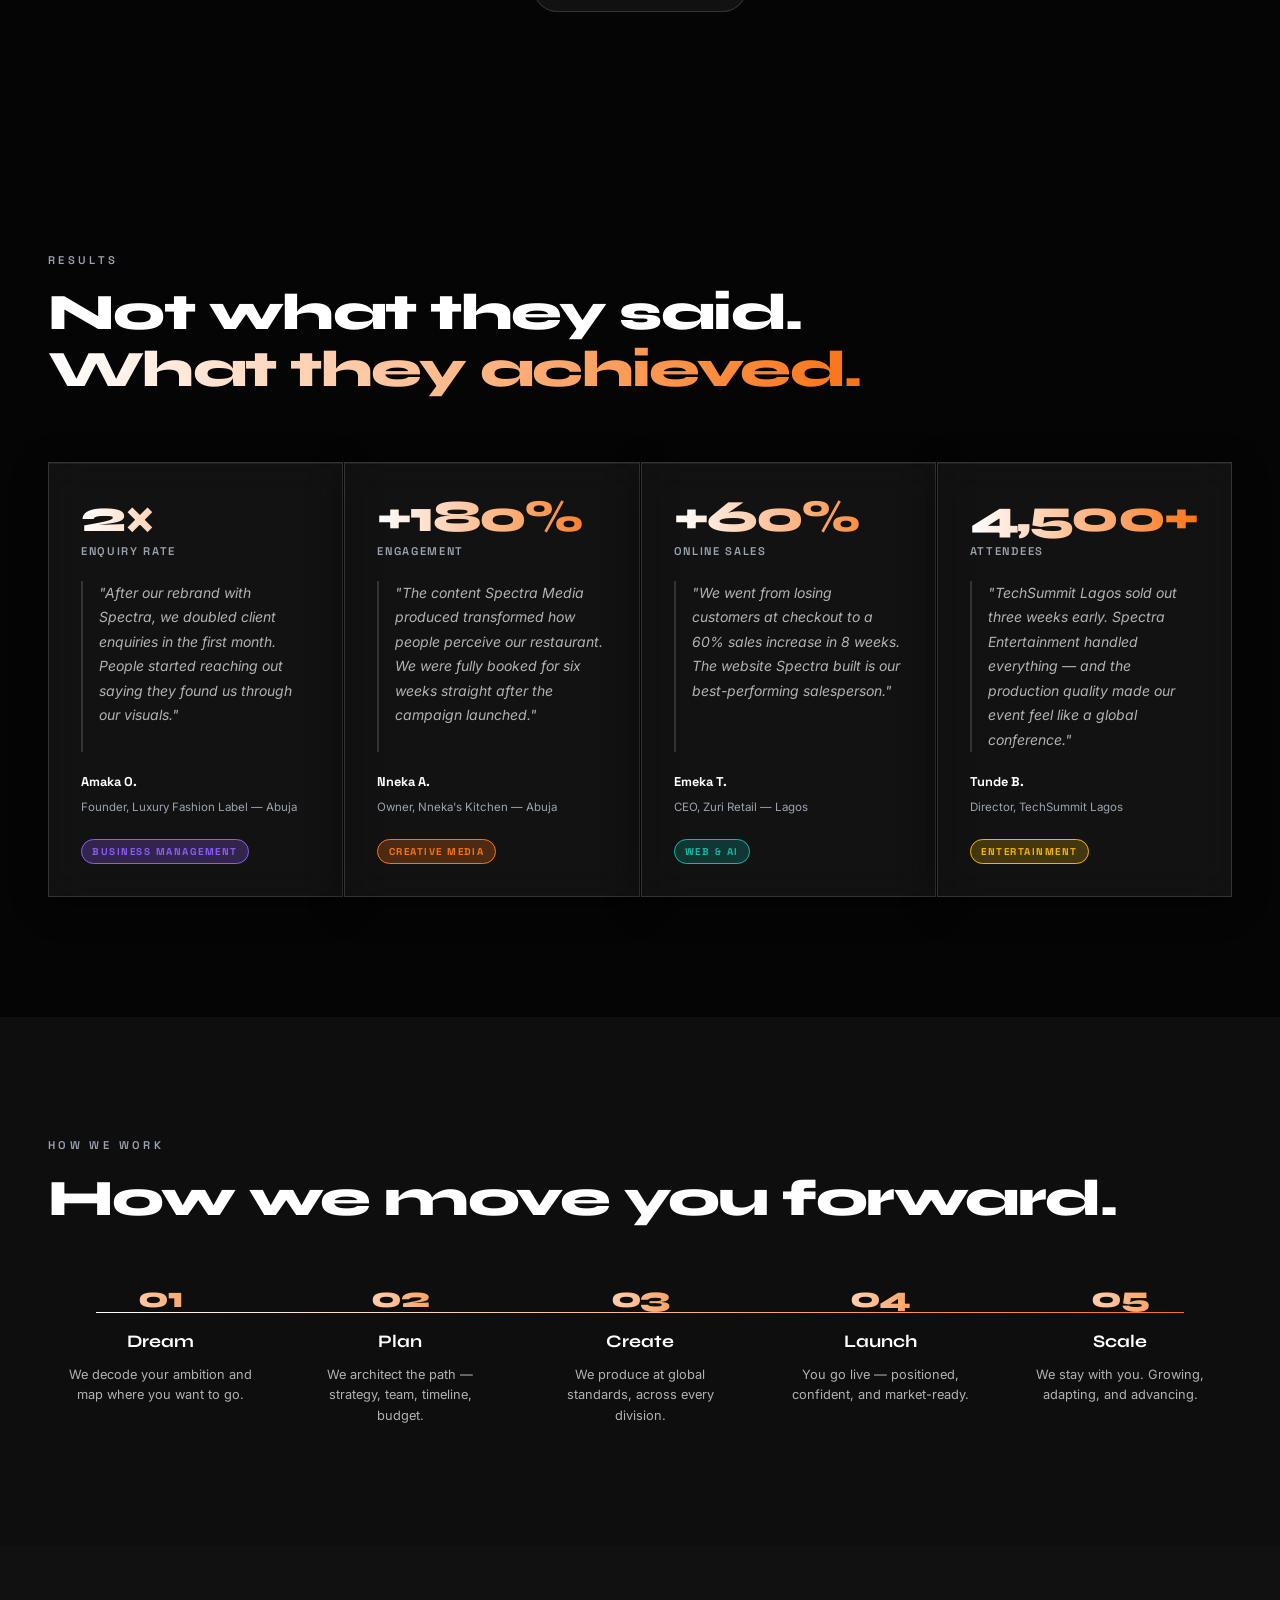
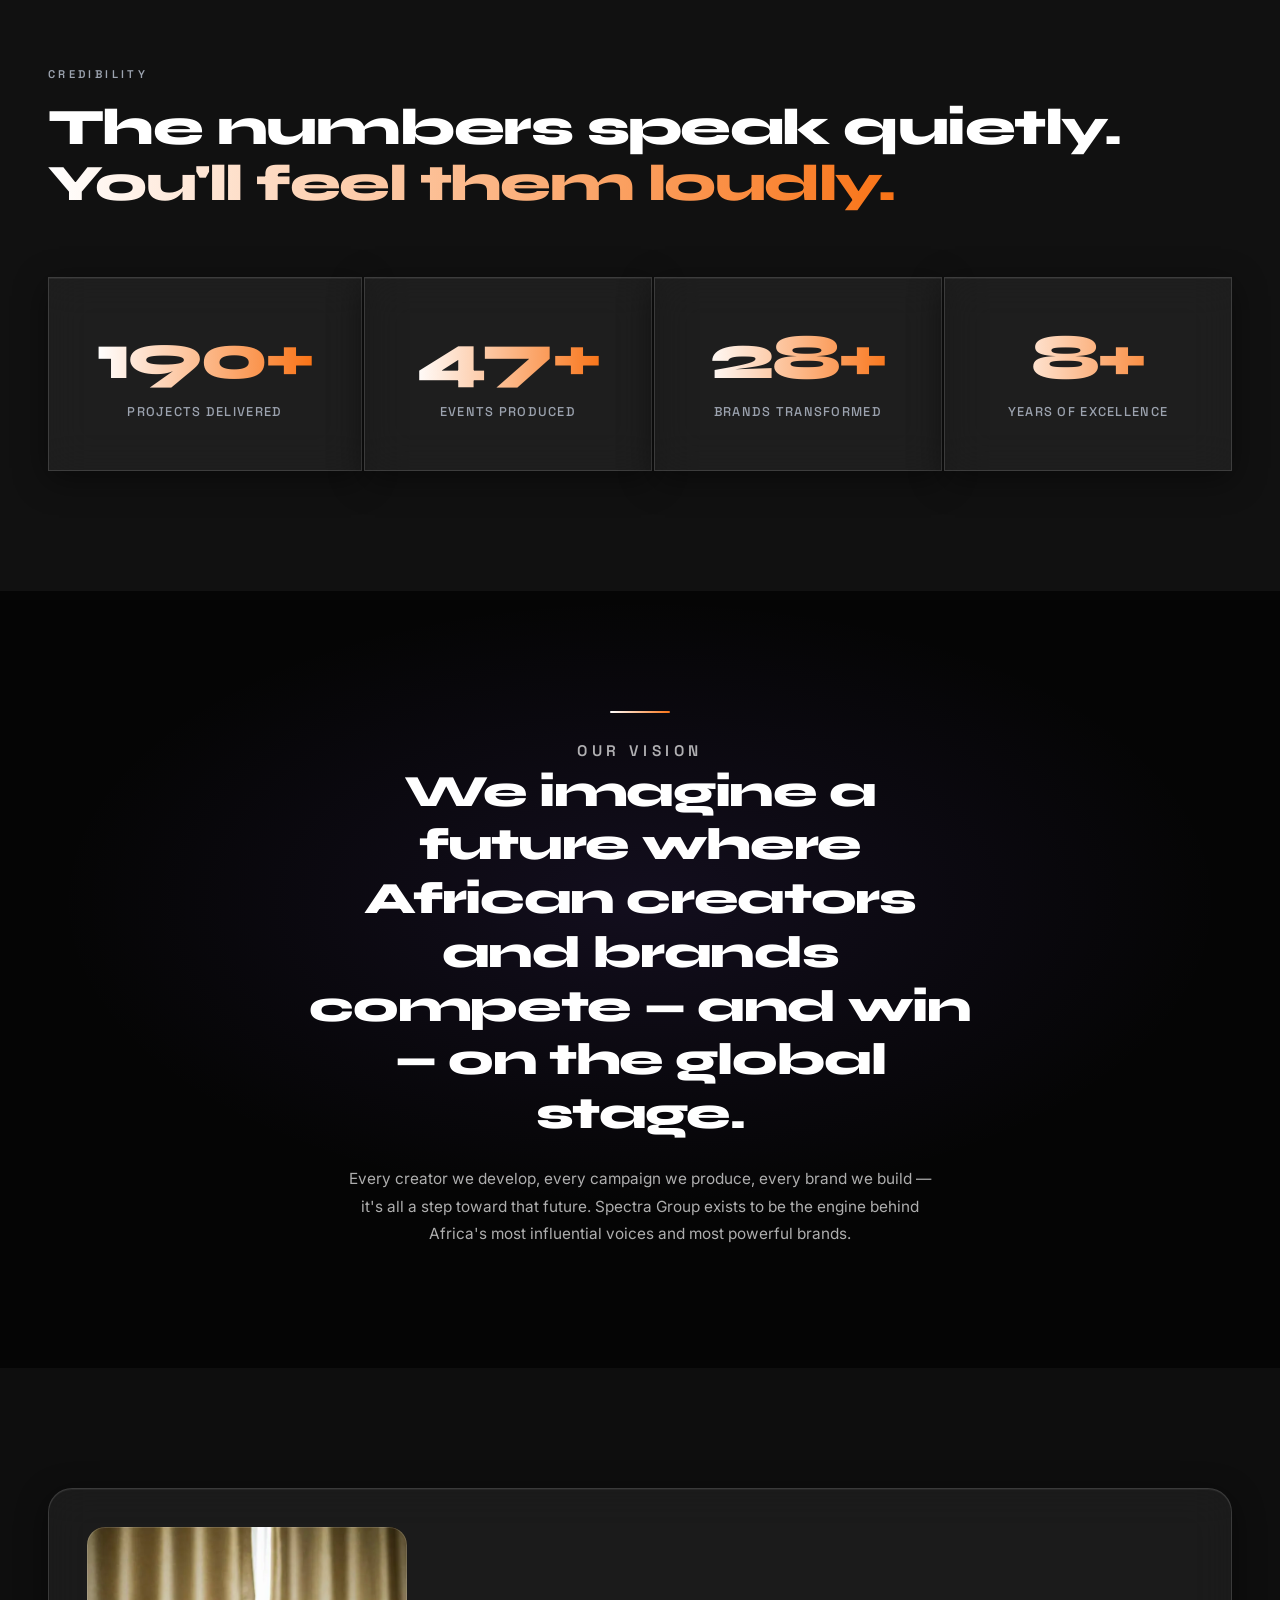
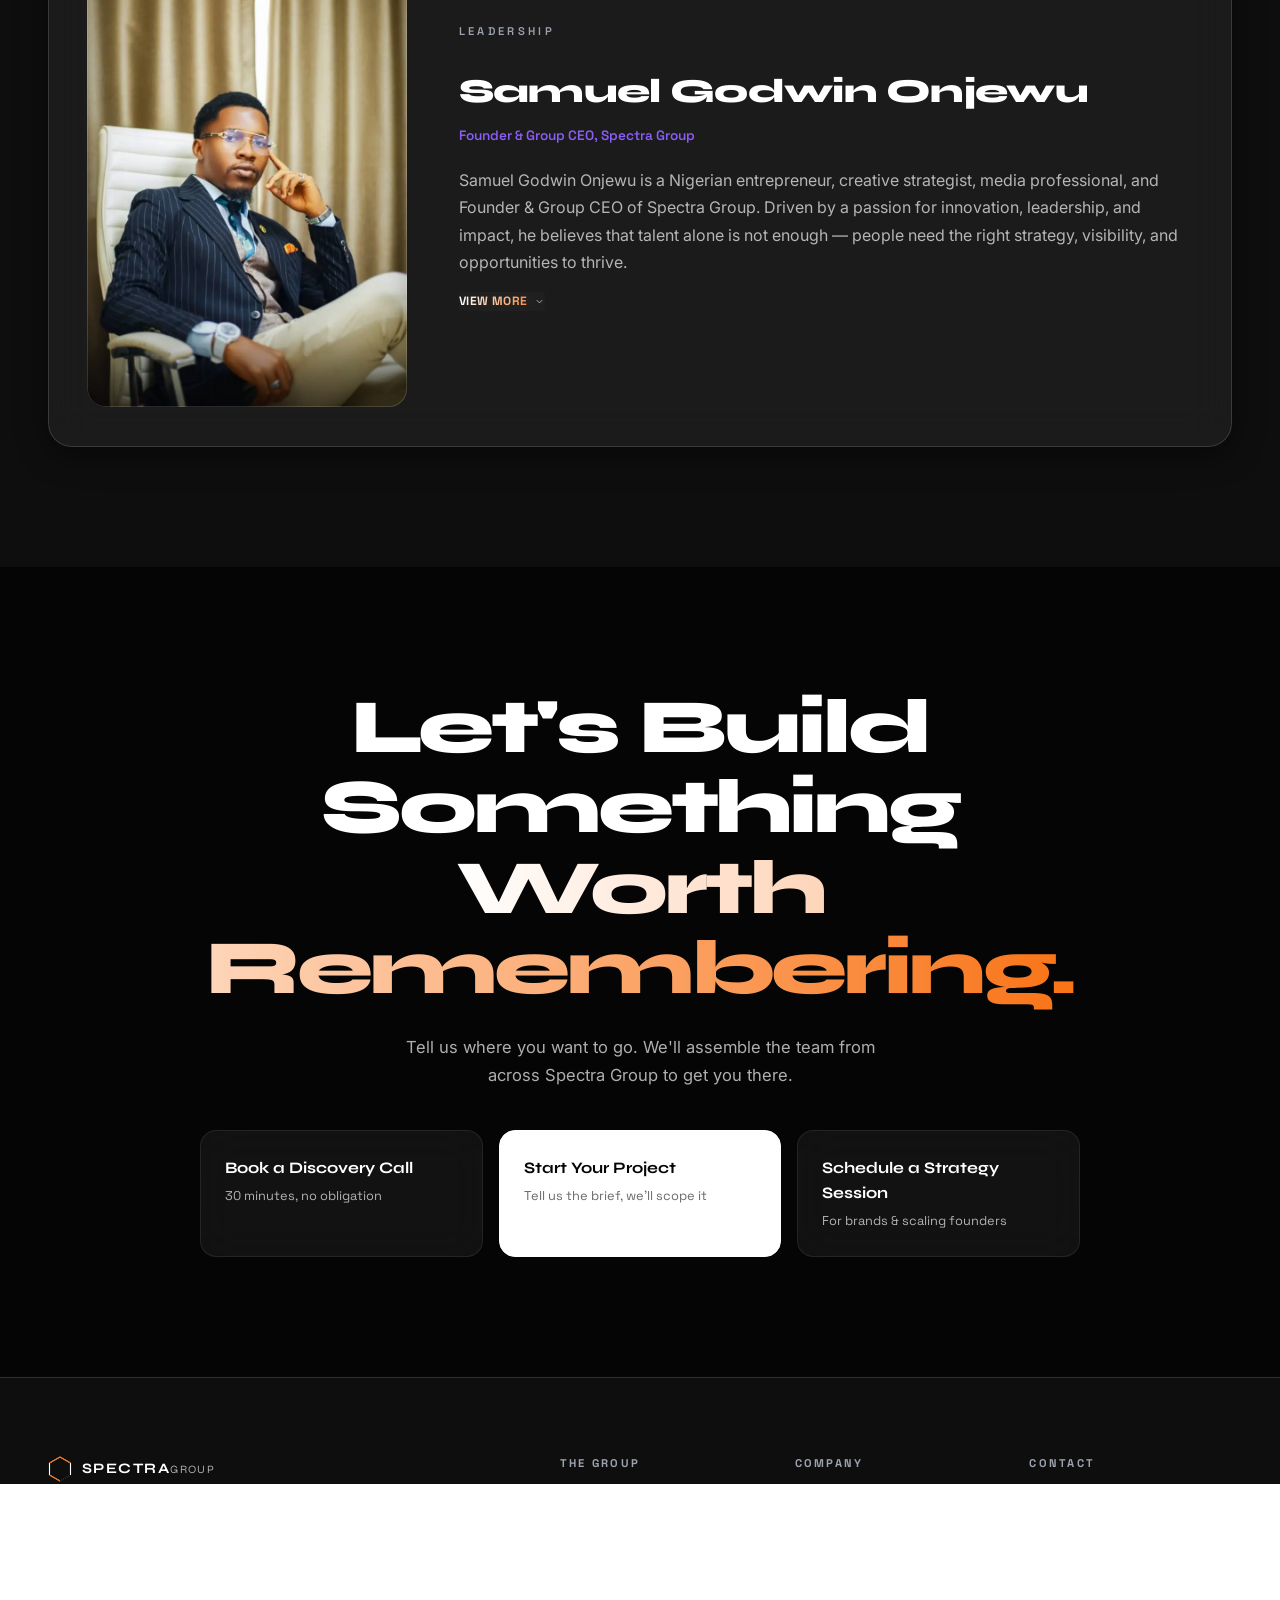
==== commit 91d46816: "edit working webpage files" ====
--- a/index.html
+++ b/index.html
@@ -858,7 +858,7 @@
           </svg>
           <span>SPECTRA<em>GROUP</em></span>
         </div>
-        <p>Africa's Brand Development & Creative Production Studio.</p>
+        <p>Africa's Brand Development & Creative Production Studio</p>
         <div class="footer-socials">
           <a href="#" aria-label="Instagram"><svg viewBox="0 0 24 24" fill="none" stroke="currentColor" stroke-width="1.5"><rect x="2" y="2" width="20" height="20" rx="5"/><circle cx="12" cy="12" r="4"/><circle cx="17.5" cy="6.5" r="1" fill="currentColor" stroke="none"/></svg></a>
           <a href="#" aria-label="LinkedIn"><svg viewBox="0 0 24 24" fill="none" stroke="currentColor" stroke-width="1.5"><rect x="2" y="2" width="20" height="20" rx="3"/><path d="M7 10v7M7 7v.01M11 17v-3.5a2.5 2.5 0 0 1 5 0V17M11 10v7"/></svg></a>
